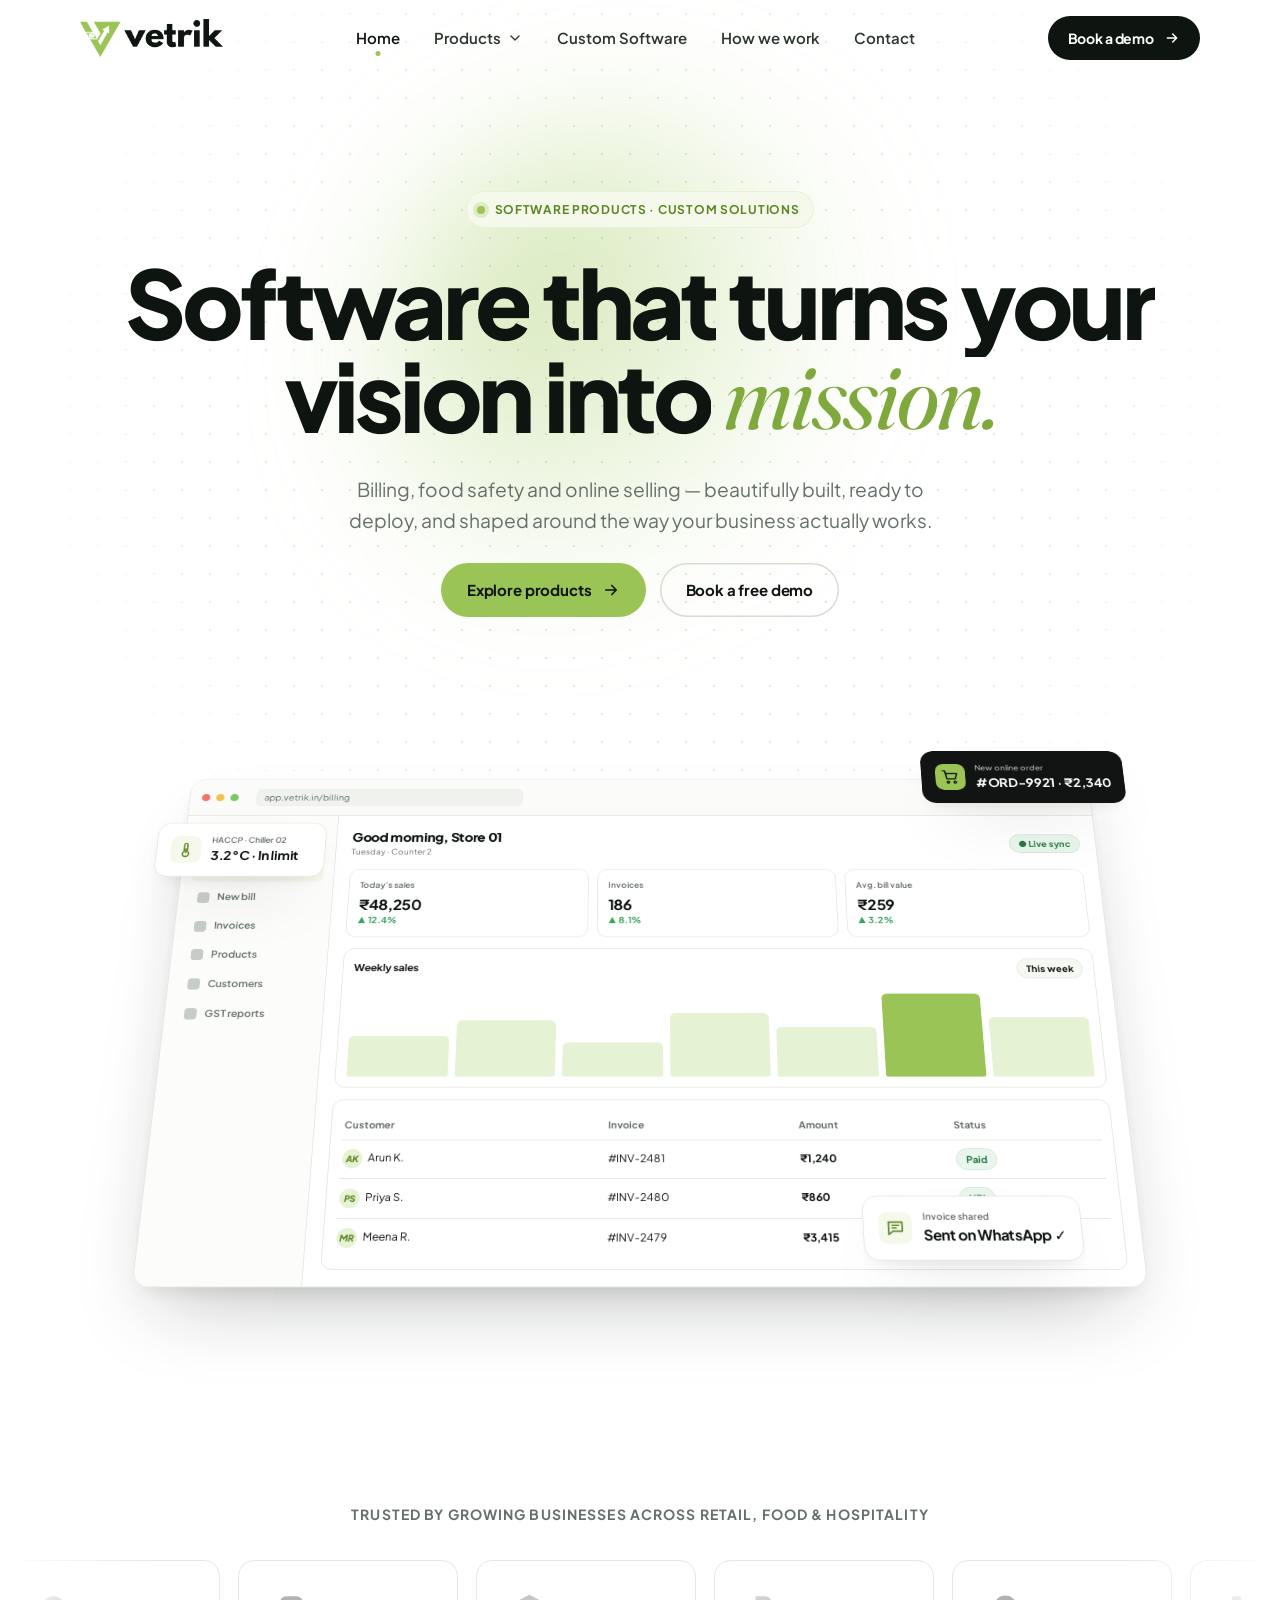
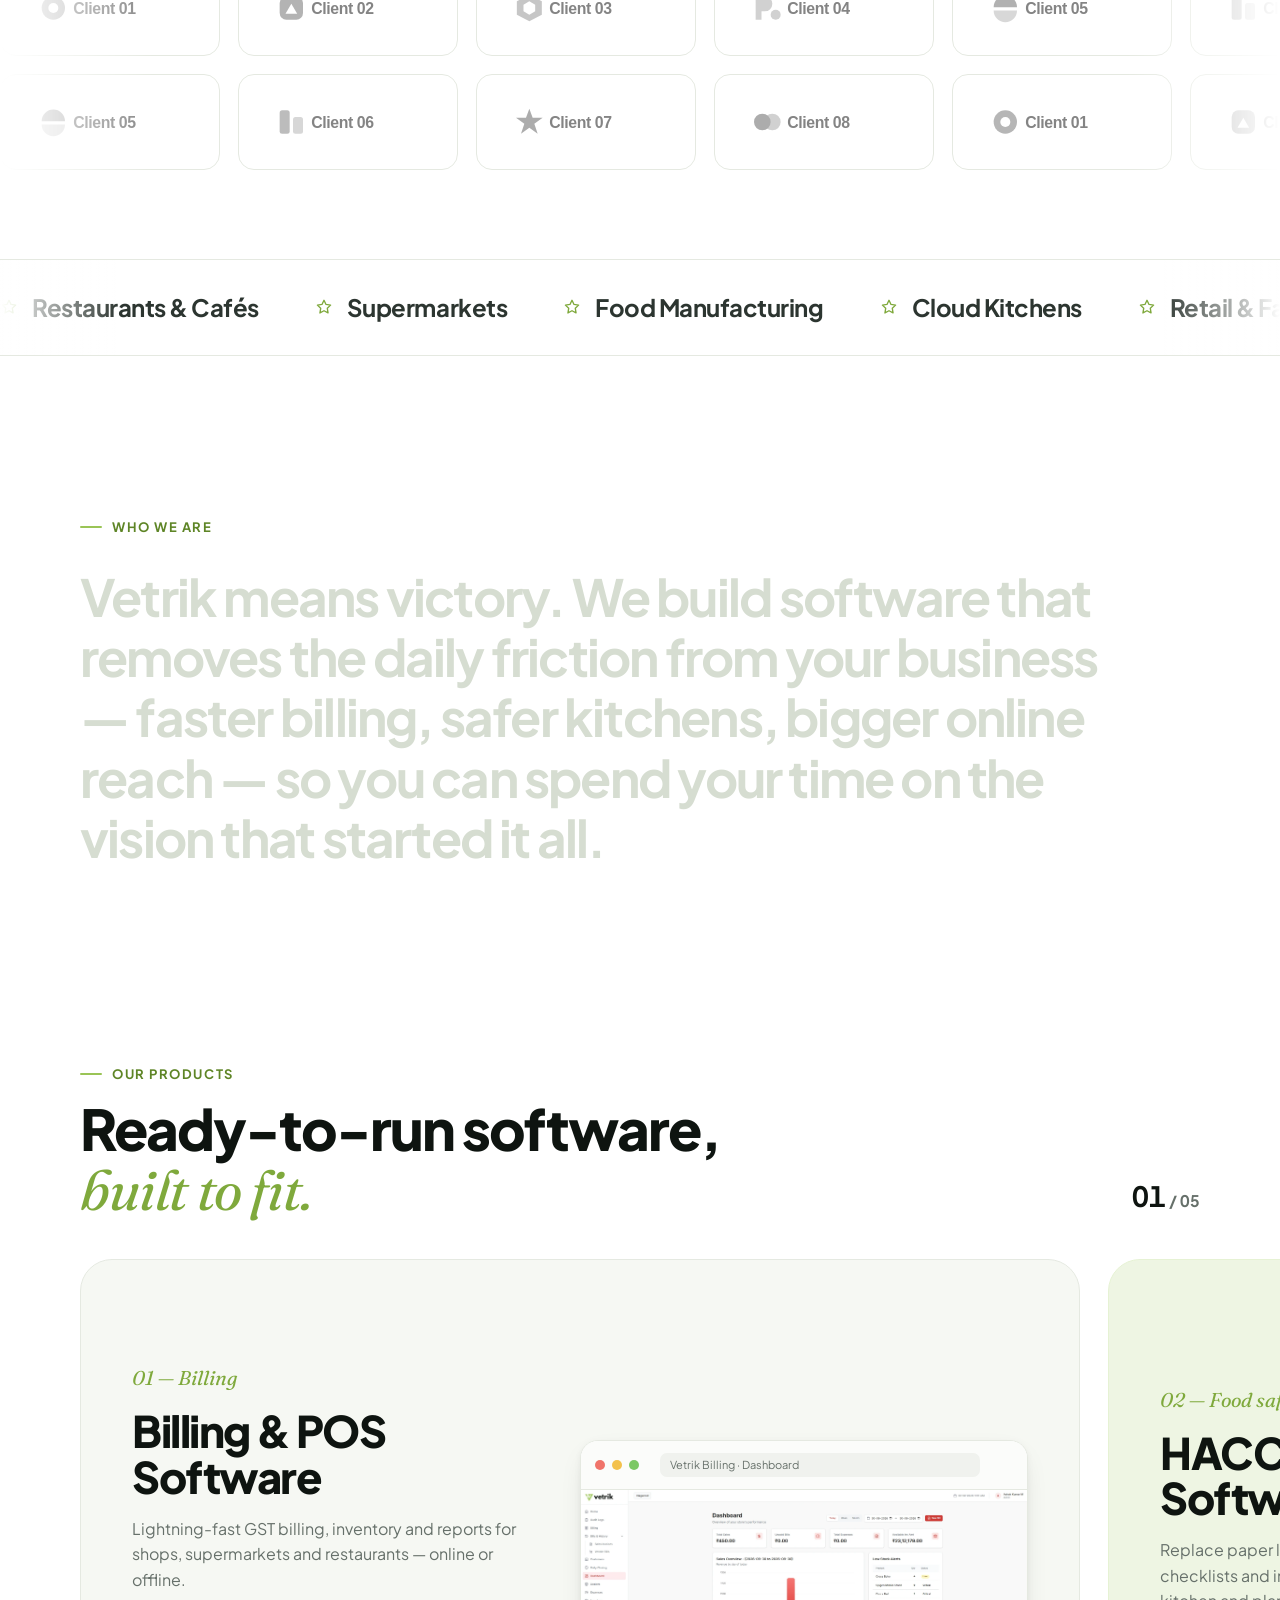
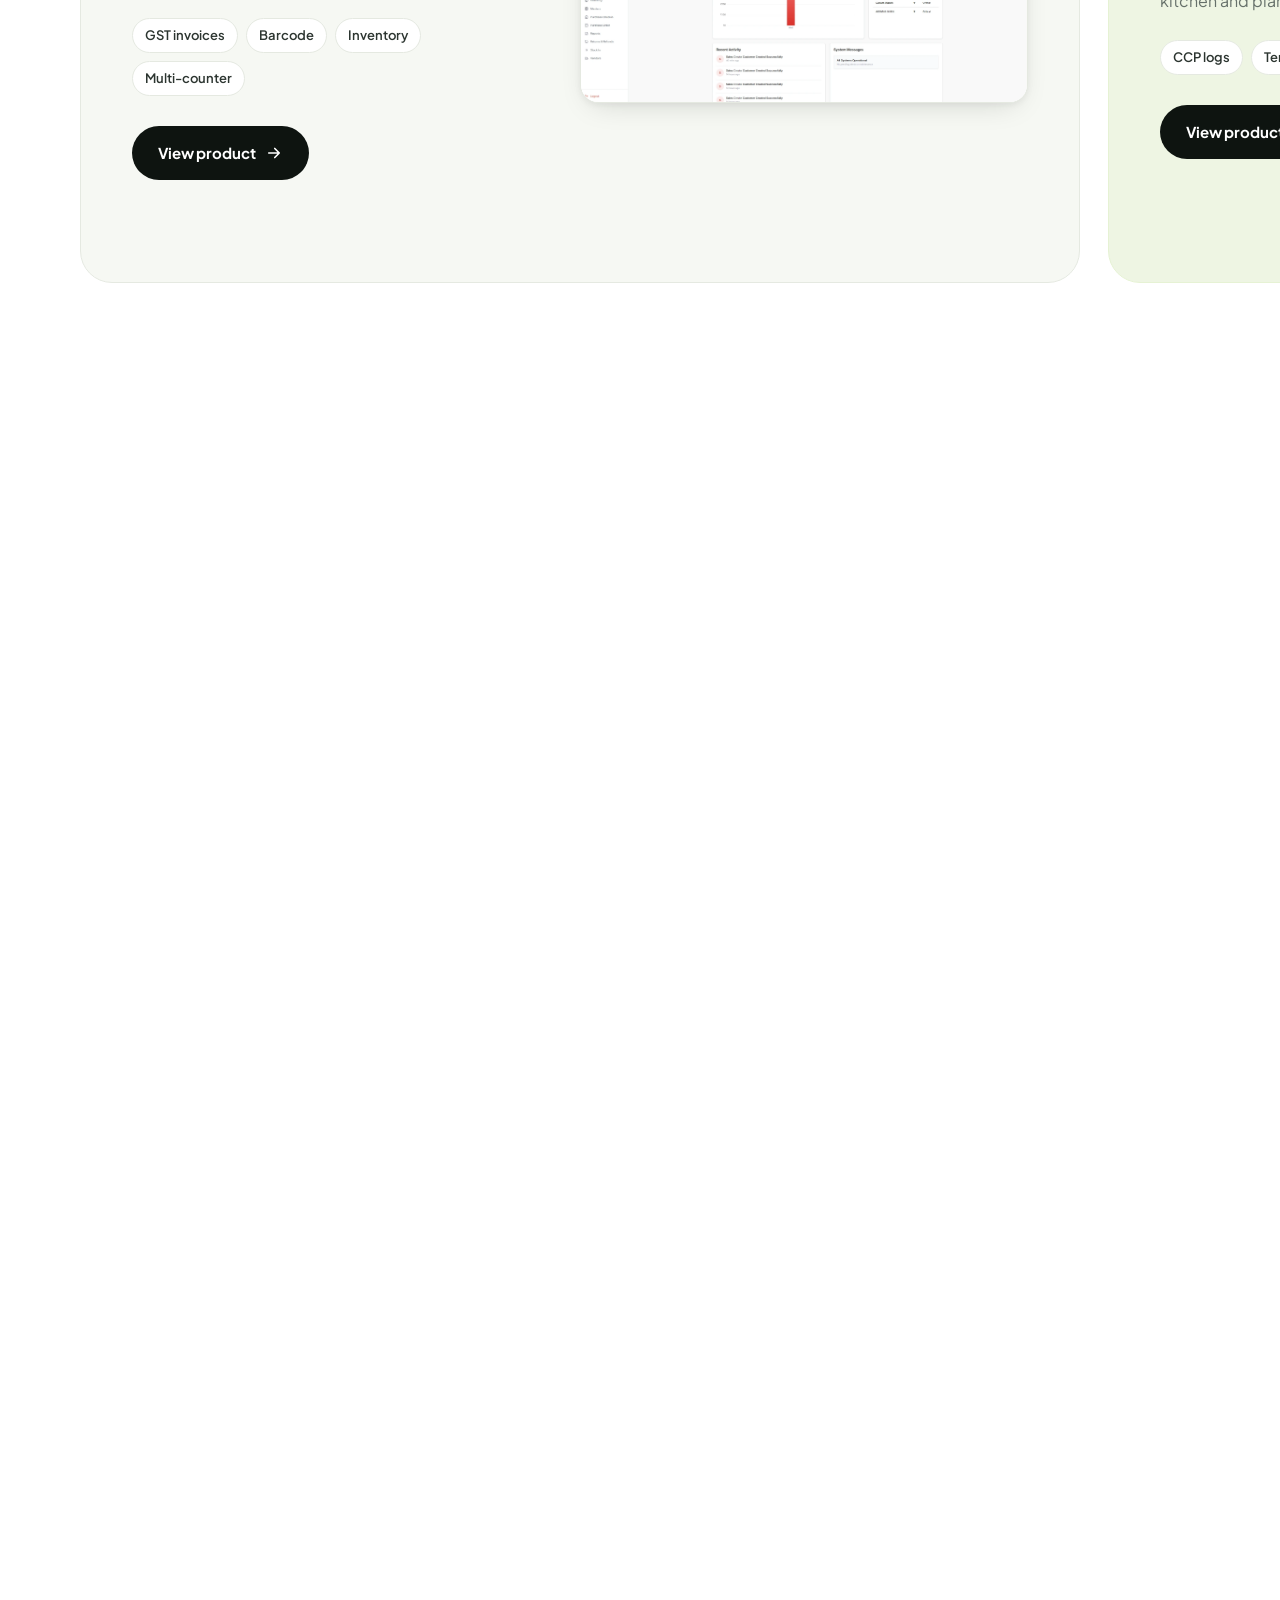
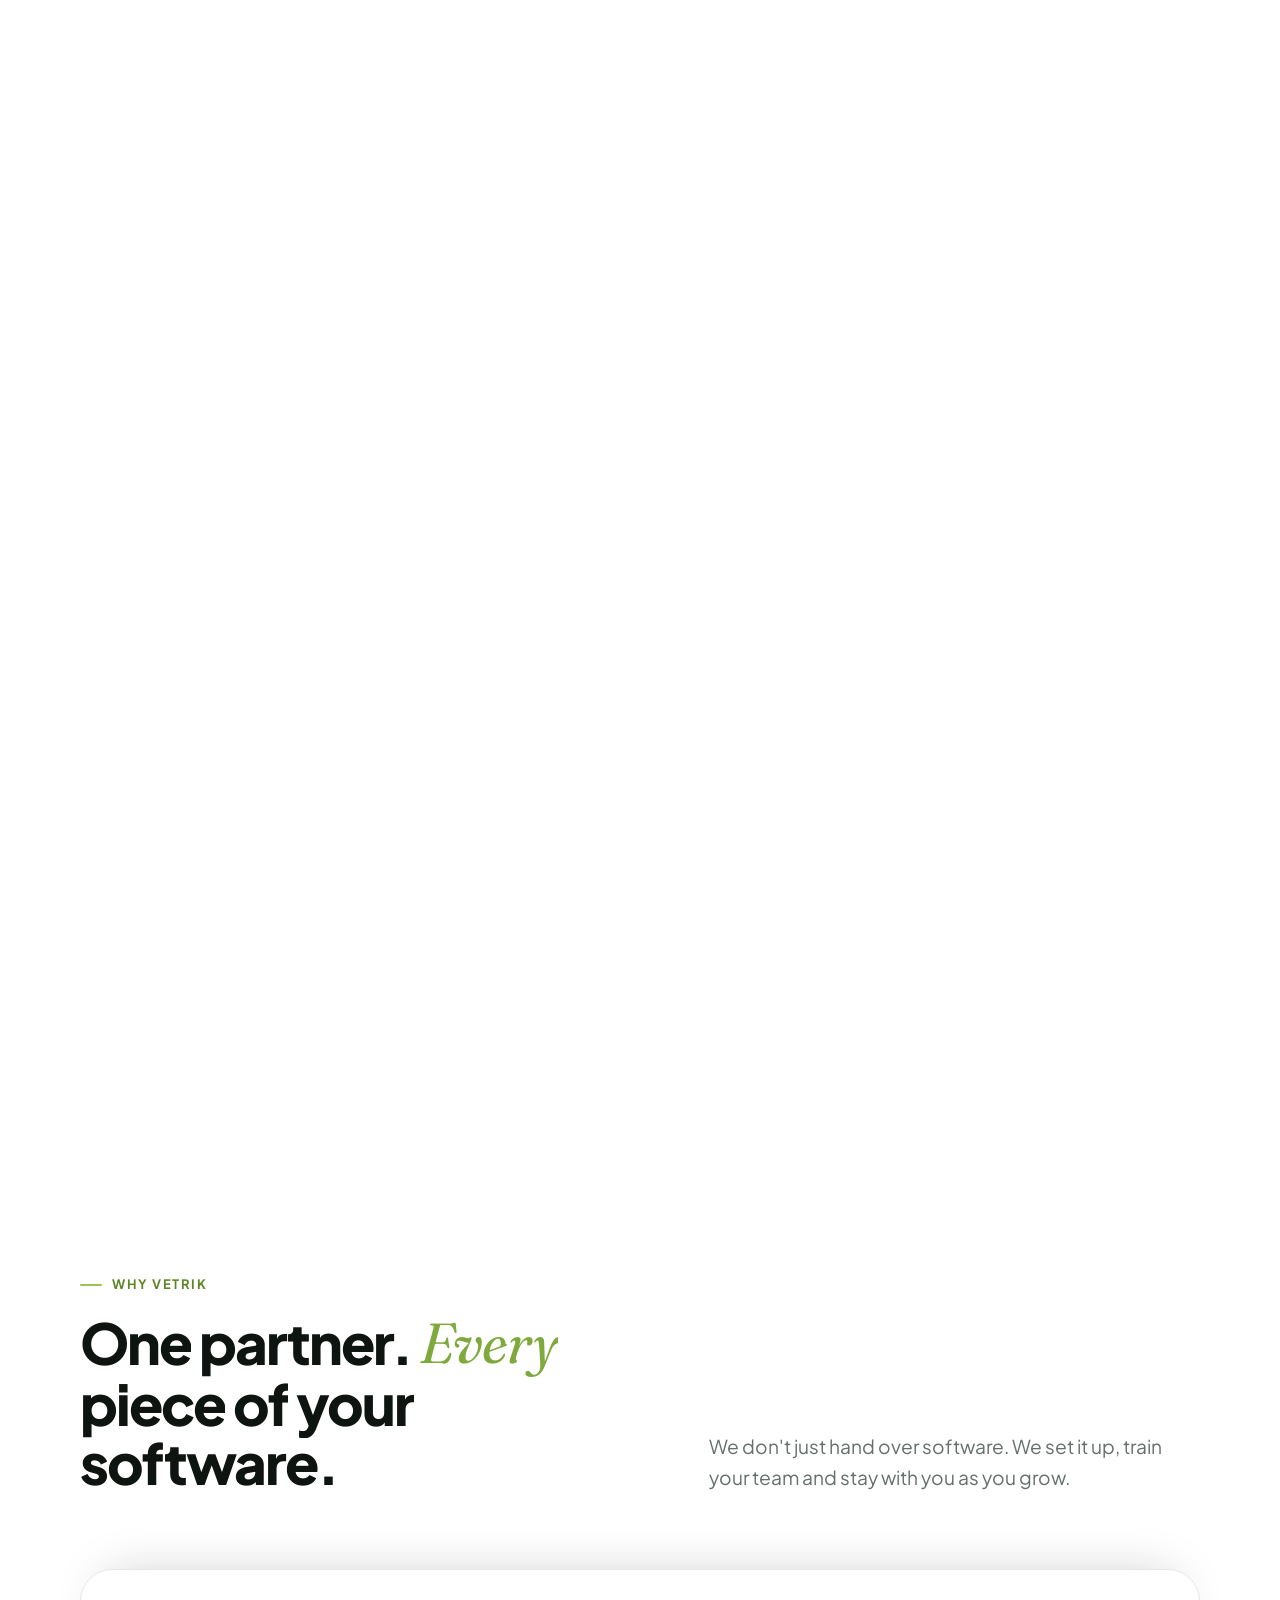
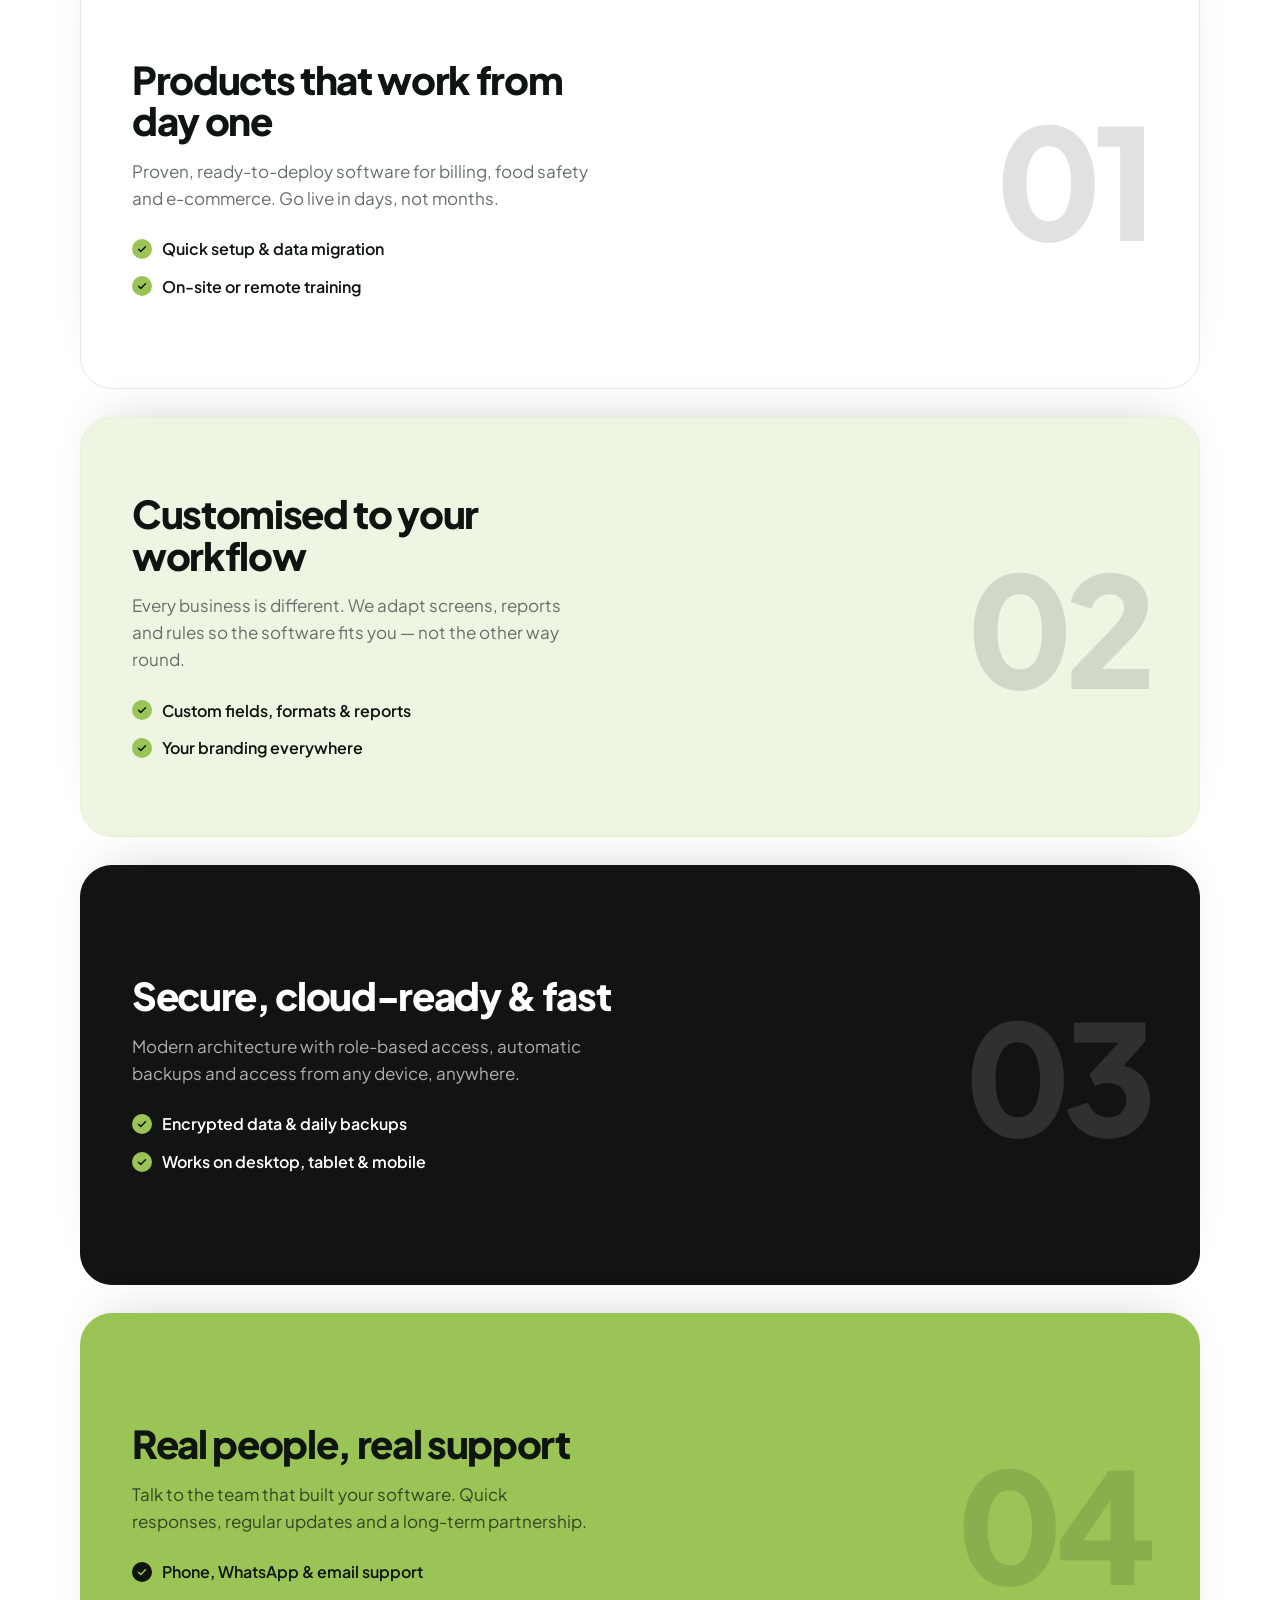
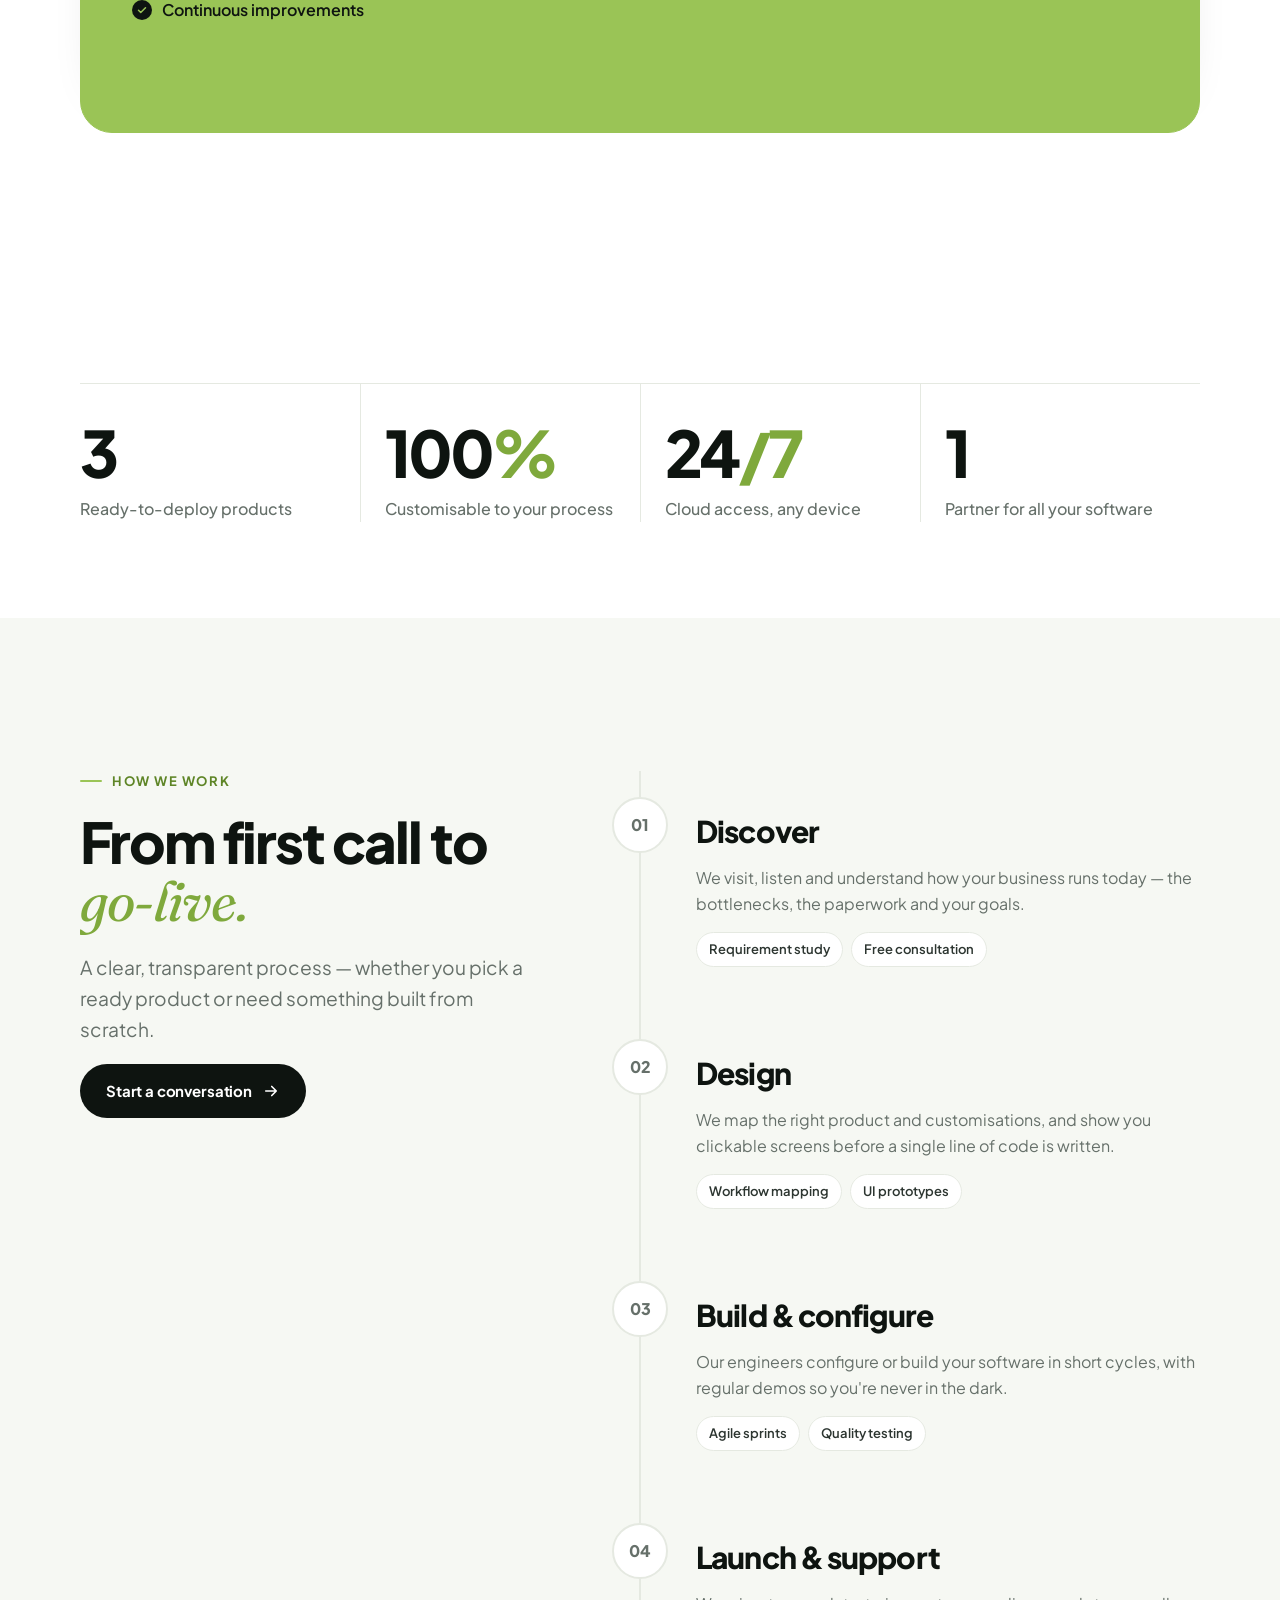
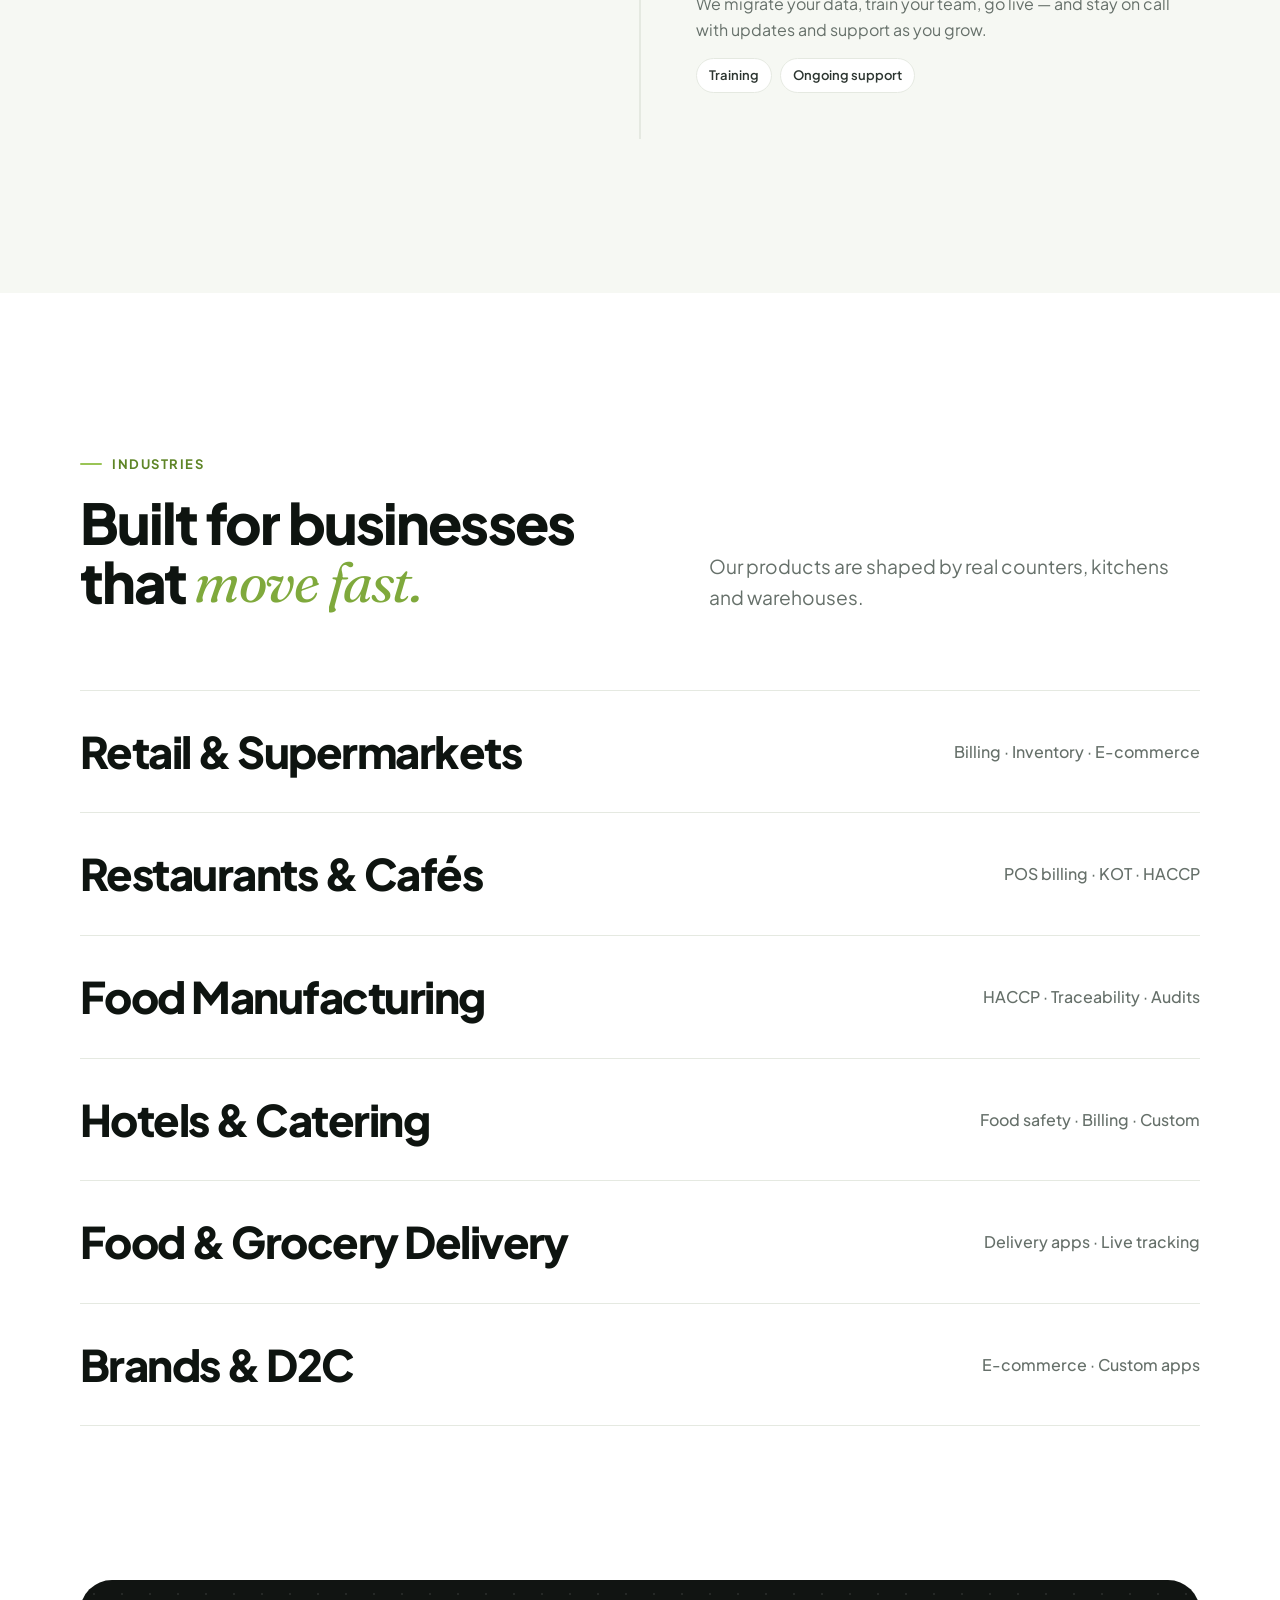
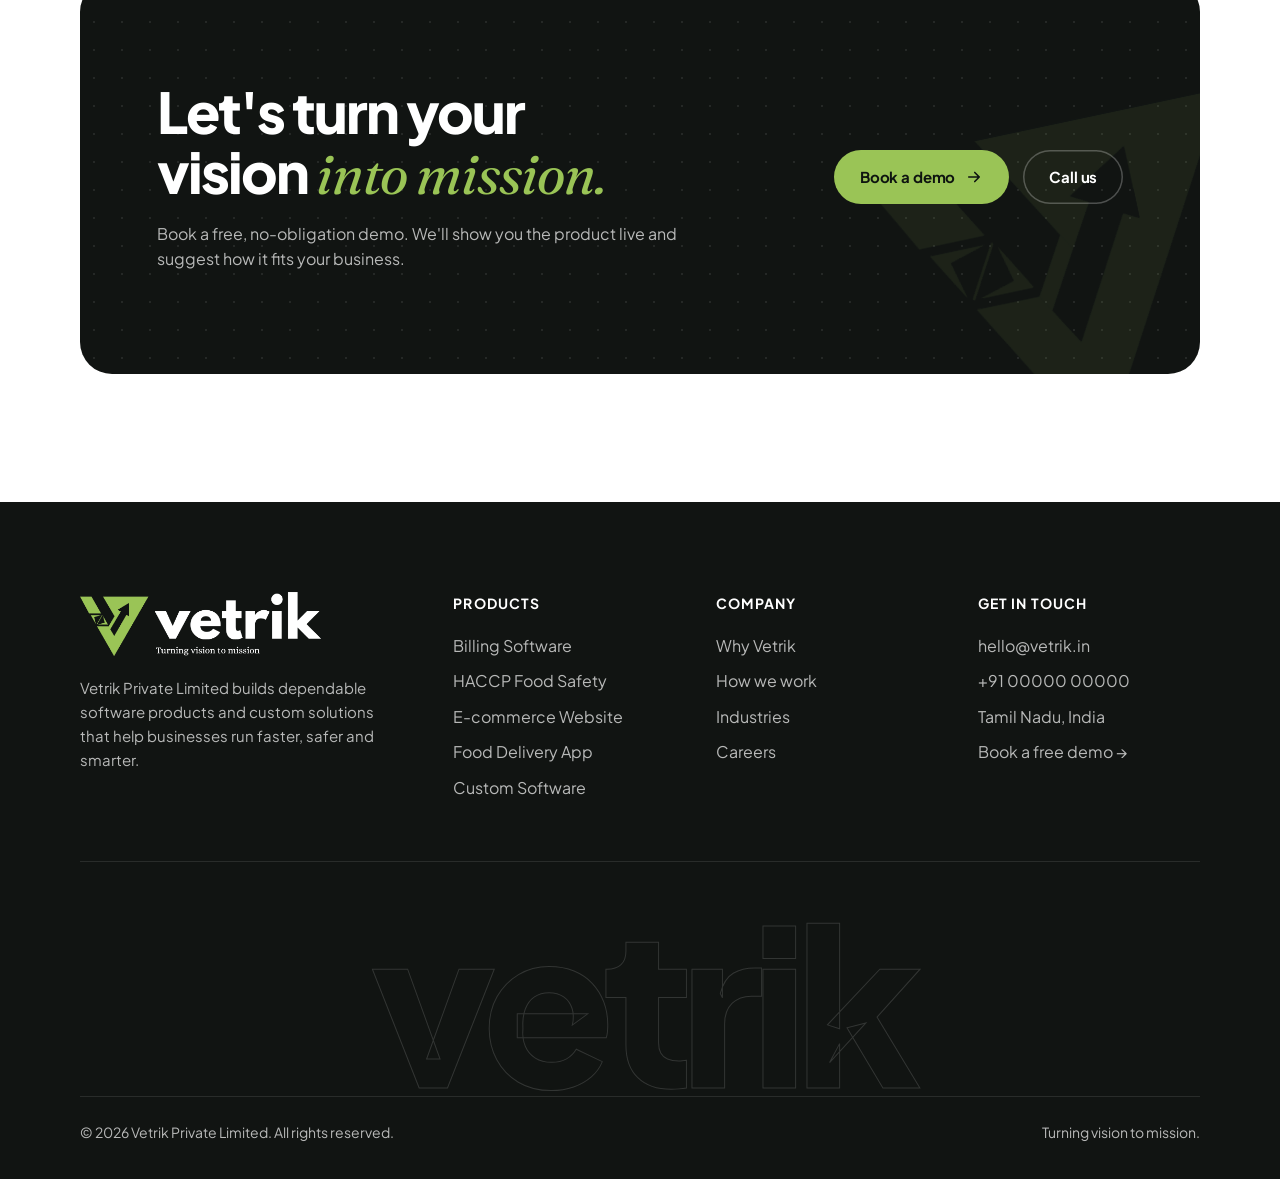
==== index.html @ 815f9cf3 "Add real product screenshots and Food Delivery App page - Billing screenshot rebranded with the Vetr" ====
<!doctype html>
<html lang="en">
<head>
<meta charset="utf-8">
<meta name="viewport" content="width=device-width, initial-scale=1">
<title>Vetrik — Billing, HACCP, E-commerce & Custom Software</title>
<meta name="description" content="Vetrik Private Limited builds billing software, HACCP food safety software, e-commerce websites and custom software for growing businesses.">
<meta name="theme-color" content="#ffffff">
<meta property="og:title" content="Vetrik — Billing, HACCP, E-commerce & Custom Software">
<meta property="og:description" content="Vetrik Private Limited builds billing software, HACCP food safety software, e-commerce websites and custom software for growing businesses.">
<meta property="og:image" content="assets/img/logo-dark-text.png">
<link rel="icon" type="image/png" href="assets/img/favicon.png">
<link rel="preconnect" href="https://fonts.googleapis.com">
<link rel="preconnect" href="https://fonts.gstatic.com" crossorigin>
<link href="https://fonts.googleapis.com/css2?family=Fraunces:ital,opsz,wght@0,9..144,400;1,9..144,400&family=Plus+Jakarta+Sans:wght@400;500;600;700;800&display=swap" rel="stylesheet">
<link rel="stylesheet" href="assets/css/style.css">
</head>
<body>

<div class="progress" aria-hidden="true"></div>
<header class="header">
  <div class="container header__inner">
    <a class="brand" href="index.html" aria-label="Vetrik — home"><img src="assets/img/logo-nav-dark.png" alt="Vetrik" width="451" height="120"></a>
    <nav class="nav" aria-label="Primary">
      <a class="nav__link is-active" href="index.html">Home</a>
      <div class="nav__item">
        <button class="nav__trigger" aria-haspopup="true">Products <svg width="16" height="16" viewBox="0 0 24 24" fill="none" stroke="currentColor" stroke-width="2" stroke-linecap="round" stroke-linejoin="round" aria-hidden="true"><path d="M6 9l6 6 6-6"/></svg></button>
        <div class="mega"><a class="mega__link" href="billing-software.html"><span class="mega__icon"><svg width="22" height="22" viewBox="0 0 24 24" fill="none" stroke="currentColor" stroke-width="1.8" stroke-linecap="round" stroke-linejoin="round" aria-hidden="true"><path d="M5 3h14v18l-3-2-2 2-2-2-2 2-2-2-3 2z"/><path d="M9 8h6M9 12h6M9 16h3"/></svg></span><span><span class="mega__title">Billing Software</span><span class="mega__desc" style="display:block">GST-ready POS & invoicing for retail and restaurants</span></span></a><a class="mega__link" href="haccp-software.html"><span class="mega__icon"><svg width="22" height="22" viewBox="0 0 24 24" fill="none" stroke="currentColor" stroke-width="1.8" stroke-linecap="round" stroke-linejoin="round" aria-hidden="true"><path d="M12 3l8 3v6c0 5-3.5 8-8 9-4.5-1-8-4-8-9V6z"/><path d="M8.5 12l2.5 2.5 4.5-5"/></svg></span><span><span class="mega__title">HACCP Food Safety</span><span class="mega__desc" style="display:block">Digital CCP logs, checklists & audit-ready reports</span></span></a><a class="mega__link" href="ecommerce-website.html"><span class="mega__icon"><svg width="22" height="22" viewBox="0 0 24 24" fill="none" stroke="currentColor" stroke-width="1.8" stroke-linecap="round" stroke-linejoin="round" aria-hidden="true"><circle cx="9" cy="20" r="1.5"/><circle cx="18" cy="20" r="1.5"/><path d="M2 3h3l2.5 12h11l2-8H6.2"/></svg></span><span><span class="mega__title">E-commerce Website</span><span class="mega__desc" style="display:block">Your own branded online store, app-ready</span></span></a><a class="mega__link" href="food-delivery-app.html"><span class="mega__icon"><svg width="22" height="22" viewBox="0 0 24 24" fill="none" stroke="currentColor" stroke-width="1.8" stroke-linecap="round" stroke-linejoin="round" aria-hidden="true"><path d="M2 6h12v10H2zM14 10h4l3 3v3h-7"/><circle cx="6" cy="18" r="2"/><circle cx="17" cy="18" r="2"/></svg></span><span><span class="mega__title">Food Delivery App</span><span class="mega__desc" style="display:block">Customer app, rider app & admin portal</span></span></a><a class="mega__link" href="custom-software.html"><span class="mega__icon"><svg width="22" height="22" viewBox="0 0 24 24" fill="none" stroke="currentColor" stroke-width="1.8" stroke-linecap="round" stroke-linejoin="round" aria-hidden="true"><path d="M8 7l-5 5 5 5M16 7l5 5-5 5M14 4l-4 16"/></svg></span><span><span class="mega__title">Custom Software</span><span class="mega__desc" style="display:block">Tailor-made web, mobile & business systems</span></span></a></div>
      </div>
      <a class="nav__link" href="custom-software.html">Custom Software</a>
      <a class="nav__link" href="index.html#process">How we work</a>
      <a class="nav__link" href="contact.html">Contact</a>
    </nav>
    <div class="header__cta">
      <a class="btn btn--sm" href="contact.html" data-magnetic>Book a demo <span class="arrow"><svg width="16" height="16" viewBox="0 0 24 24" fill="none" stroke="currentColor" stroke-width="2.2" stroke-linecap="round" stroke-linejoin="round" aria-hidden="true"><path d="M5 12h14M13 6l6 6-6 6"/></svg></span></a>
      <button class="burger" aria-label="Open menu" aria-expanded="false"><span></span><span></span></button>
    </div>
  </div>
</header>
<nav class="mobile-menu" aria-label="Mobile">
  <a href="index.html">Home<small>Back to the start</small></a>
  <a href="billing-software.html">Billing Software<small>GST-ready POS & invoicing for retail and restaurants</small></a><a href="haccp-software.html">HACCP Food Safety<small>Digital CCP logs, checklists & audit-ready reports</small></a><a href="ecommerce-website.html">E-commerce Website<small>Your own branded online store, app-ready</small></a><a href="food-delivery-app.html">Food Delivery App<small>Customer app, rider app & admin portal</small></a><a href="custom-software.html">Custom Software<small>Tailor-made web, mobile & business systems</small></a>
  <a href="contact.html">Contact<small>Talk to our team</small></a>
</nav>
<main>

<!-- ================= HERO ================= -->
<section class="hero">
  <div class="dots"></div>
  <div class="orb" data-orb style="width:520px;height:520px;left:calc(50% - 260px);top:120px"></div>
  <div class="container hero__content">
    <span class="eyebrow eyebrow--pill" data-reveal="down">Software products · Custom solutions</span>
    <h1 class="h-display hero__title" data-split>Software that turns your vision into <span class="serif">mission.</span></h1>
    <p class="lead" data-reveal="up" style="--delay:450ms">Billing, food safety and online selling — beautifully built, ready to deploy, and shaped around the way your business actually works.</p>
    <div class="btn-row" data-reveal="up" style="--delay:600ms">
      <a class="btn btn--brand" href="#products" data-magnetic>Explore products <span class="arrow"><svg width="18" height="18" viewBox="0 0 24 24" fill="none" stroke="currentColor" stroke-width="2.2" stroke-linecap="round" stroke-linejoin="round" aria-hidden="true"><path d="M5 12h14M13 6l6 6-6 6"/></svg></span></a>
      <a class="btn btn--ghost" href="contact.html" data-magnetic>Book a free demo</a>
    </div>
  </div>

  <div class="container hero__visual">
    <div class="hero__stage" data-tilt-scroll>
      <div data-reveal="scale" style="--delay:500ms"><div class="window" ><div class="window__bar"><i></i><i></i><i></i><div class="window__url">app.vetrik.in/billing</div></div><div class="app"><div class="app__side"><div class="app__logo"><img src="assets/img/mark.png" alt="">Billing</div><div class="app__nav on"><b></b>Dashboard</div><div class="app__nav"><b></b>New bill</div><div class="app__nav"><b></b>Invoices</div><div class="app__nav"><b></b>Products</div><div class="app__nav"><b></b>Customers</div><div class="app__nav"><b></b>GST reports</div></div>
<div class="app__main">
  <div class="app__top"><div><div class="app__title">Good morning, Store 01</div><small class="muted">Tuesday · Counter 2</small></div><span class="chip chip--ok">● Live sync</span></div>
  <div class="kpis">
    <div class="kpi"><small>Today's sales</small><strong>₹48,250</strong><span class="up">▲ 12.4%</span></div>
    <div class="kpi"><small>Invoices</small><strong>186</strong><span class="up">▲ 8.1%</span></div>
    <div class="kpi"><small>Avg. bill value</small><strong>₹259</strong><span class="up">▲ 3.2%</span></div>
  </div>
  <div class="panel"><div class="panel__h">Weekly sales <span class="chip">This week</span></div><div class="bars" data-inview><span style="--h:45%;--i:0"></span><span style="--h:62%;--i:1"></span><span style="--h:38%;--i:2"></span><span style="--h:70%;--i:3"></span><span style="--h:55%;--i:4"></span><span style="--h:92%;--i:5" class=hi></span><span style="--h:66%;--i:6"></span></div></div>
  <div class="panel rows">
    <div class="row"><span>Customer</span><span>Invoice</span><span>Amount</span><span>Status</span></div>
    <div class="row"><span><i class="avatar">AK</i>Arun K.</span><span>#INV-2481</span><b>₹1,240</b><span class="chip chip--ok">Paid</span></div>
    <div class="row"><span><i class="avatar">PS</i>Priya S.</span><span>#INV-2480</span><b>₹860</b><span class="chip chip--ok">UPI</span></div>
    <div class="row"><span><i class="avatar">MR</i>Meena R.</span><span>#INV-2479</span><b>₹3,415</b><span class="chip chip--warn">Credit</span></div>
  </div>
</div></div></div></div>
      <div class="hero__float hero__float--a" data-parallax="0.12">
        <div class="float-card" style="animation-delay:-2s"><div class="float-card__row"><span class="float-card__icon"><svg width="22" height="22" viewBox="0 0 24 24" fill="none" stroke="currentColor" stroke-width="1.8" stroke-linecap="round" stroke-linejoin="round" aria-hidden="true"><path d="M14 14.8V5a2 2 0 0 0-4 0v9.8a4 4 0 1 0 4 0z"/><path d="M12 11v6"/></svg></span><div><small>HACCP · Chiller 02</small><strong>3.2°C · In limit</strong></div></div></div>
      </div>
      <div class="hero__float hero__float--b" data-parallax="0.2">
        <div class="float-card float-card--dark"><div class="float-card__row"><span class="float-card__icon" style="background:var(--brand);color:var(--ink)"><svg width="22" height="22" viewBox="0 0 24 24" fill="none" stroke="currentColor" stroke-width="1.8" stroke-linecap="round" stroke-linejoin="round" aria-hidden="true"><circle cx="9" cy="20" r="1.5"/><circle cx="18" cy="20" r="1.5"/><path d="M2 3h3l2.5 12h11l2-8H6.2"/></svg></span><div><small style="color:rgba(255,255,255,.6)">New online order</small><strong>#ORD-9921 · ₹2,340</strong></div></div></div>
      </div>
      <div class="hero__float hero__float--c" data-parallax="0.08">
        <div class="float-card" style="animation-delay:-4s"><div class="float-card__row"><span class="float-card__icon"><svg width="22" height="22" viewBox="0 0 24 24" fill="none" stroke="currentColor" stroke-width="1.8" stroke-linecap="round" stroke-linejoin="round" aria-hidden="true"><path d="M4 5h16v11H9l-5 4z"/><path d="M8 9h8M8 12h5"/></svg></span><div><small>Invoice shared</small><strong>Sent on WhatsApp ✓</strong></div></div></div>
      </div>
    </div>
  </div>
</section>

<!-- ================= CLIENTS ================= -->
<!-- Placeholder logos: replace files in assets/img/clients/ (same names) or edit the src/alt below. -->
<section class="clients" aria-label="Our clients">
  <div class="container">
    <p class="clients__title" data-reveal="up">Trusted by growing businesses across retail, food &amp; hospitality</p>
  </div>
  <div class="clients__rows" data-reveal="up" style="--delay:150ms">
    <div class="logo-row">
      <div class="logo-row__track">
        <div class="logo-card"><img src="assets/img/clients/client-01.svg" alt="Client 01" width="180" height="48" loading="lazy"></div>
        <div class="logo-card"><img src="assets/img/clients/client-02.svg" alt="Client 02" width="180" height="48" loading="lazy"></div>
        <div class="logo-card"><img src="assets/img/clients/client-03.svg" alt="Client 03" width="180" height="48" loading="lazy"></div>
        <div class="logo-card"><img src="assets/img/clients/client-04.svg" alt="Client 04" width="180" height="48" loading="lazy"></div>
        <div class="logo-card"><img src="assets/img/clients/client-05.svg" alt="Client 05" width="180" height="48" loading="lazy"></div>
        <div class="logo-card"><img src="assets/img/clients/client-06.svg" alt="Client 06" width="180" height="48" loading="lazy"></div>
        <div class="logo-card"><img src="assets/img/clients/client-07.svg" alt="Client 07" width="180" height="48" loading="lazy"></div>
        <div class="logo-card"><img src="assets/img/clients/client-08.svg" alt="Client 08" width="180" height="48" loading="lazy"></div>
        <div class="logo-card" aria-hidden="true"><img src="assets/img/clients/client-01.svg" alt="" width="180" height="48" loading="lazy"></div>
        <div class="logo-card" aria-hidden="true"><img src="assets/img/clients/client-02.svg" alt="" width="180" height="48" loading="lazy"></div>
        <div class="logo-card" aria-hidden="true"><img src="assets/img/clients/client-03.svg" alt="" width="180" height="48" loading="lazy"></div>
        <div class="logo-card" aria-hidden="true"><img src="assets/img/clients/client-04.svg" alt="" width="180" height="48" loading="lazy"></div>
        <div class="logo-card" aria-hidden="true"><img src="assets/img/clients/client-05.svg" alt="" width="180" height="48" loading="lazy"></div>
        <div class="logo-card" aria-hidden="true"><img src="assets/img/clients/client-06.svg" alt="" width="180" height="48" loading="lazy"></div>
        <div class="logo-card" aria-hidden="true"><img src="assets/img/clients/client-07.svg" alt="" width="180" height="48" loading="lazy"></div>
        <div class="logo-card" aria-hidden="true"><img src="assets/img/clients/client-08.svg" alt="" width="180" height="48" loading="lazy"></div>
      </div>
    </div>
    <div class="logo-row logo-row--reverse" aria-hidden="true">
      <div class="logo-row__track">
        <div class="logo-card"><img src="assets/img/clients/client-05.svg" alt="" width="180" height="48" loading="lazy"></div>
        <div class="logo-card"><img src="assets/img/clients/client-06.svg" alt="" width="180" height="48" loading="lazy"></div>
        <div class="logo-card"><img src="assets/img/clients/client-07.svg" alt="" width="180" height="48" loading="lazy"></div>
        <div class="logo-card"><img src="assets/img/clients/client-08.svg" alt="" width="180" height="48" loading="lazy"></div>
        <div class="logo-card"><img src="assets/img/clients/client-01.svg" alt="" width="180" height="48" loading="lazy"></div>
        <div class="logo-card"><img src="assets/img/clients/client-02.svg" alt="" width="180" height="48" loading="lazy"></div>
        <div class="logo-card"><img src="assets/img/clients/client-03.svg" alt="" width="180" height="48" loading="lazy"></div>
        <div class="logo-card"><img src="assets/img/clients/client-04.svg" alt="" width="180" height="48" loading="lazy"></div>
        <div class="logo-card"><img src="assets/img/clients/client-05.svg" alt="" width="180" height="48" loading="lazy"></div>
        <div class="logo-card"><img src="assets/img/clients/client-06.svg" alt="" width="180" height="48" loading="lazy"></div>
        <div class="logo-card"><img src="assets/img/clients/client-07.svg" alt="" width="180" height="48" loading="lazy"></div>
        <div class="logo-card"><img src="assets/img/clients/client-08.svg" alt="" width="180" height="48" loading="lazy"></div>
        <div class="logo-card"><img src="assets/img/clients/client-01.svg" alt="" width="180" height="48" loading="lazy"></div>
        <div class="logo-card"><img src="assets/img/clients/client-02.svg" alt="" width="180" height="48" loading="lazy"></div>
        <div class="logo-card"><img src="assets/img/clients/client-03.svg" alt="" width="180" height="48" loading="lazy"></div>
        <div class="logo-card"><img src="assets/img/clients/client-04.svg" alt="" width="180" height="48" loading="lazy"></div>
      </div>
    </div>
  </div>
</section>

<!-- ================= MARQUEE ================= -->
<div class="marquee" aria-label="Industries we serve">
  <div class="marquee__track">
    <span class="marquee__item"><svg width="18" height="18" viewBox="0 0 24 24" fill="none" stroke="currentColor" stroke-width="1.8" stroke-linecap="round" stroke-linejoin="round" aria-hidden="true"><path d="M12 3l2.7 5.6 6.1.9-4.4 4.3 1 6.1L12 17l-5.4 2.9 1-6.1L3.2 9.5l6.1-.9z"/></svg> Restaurants & Cafés</span>
    <span class="marquee__item"><svg width="18" height="18" viewBox="0 0 24 24" fill="none" stroke="currentColor" stroke-width="1.8" stroke-linecap="round" stroke-linejoin="round" aria-hidden="true"><path d="M12 3l2.7 5.6 6.1.9-4.4 4.3 1 6.1L12 17l-5.4 2.9 1-6.1L3.2 9.5l6.1-.9z"/></svg> Supermarkets</span>
    <span class="marquee__item"><svg width="18" height="18" viewBox="0 0 24 24" fill="none" stroke="currentColor" stroke-width="1.8" stroke-linecap="round" stroke-linejoin="round" aria-hidden="true"><path d="M12 3l2.7 5.6 6.1.9-4.4 4.3 1 6.1L12 17l-5.4 2.9 1-6.1L3.2 9.5l6.1-.9z"/></svg> Food Manufacturing</span>
    <span class="marquee__item"><svg width="18" height="18" viewBox="0 0 24 24" fill="none" stroke="currentColor" stroke-width="1.8" stroke-linecap="round" stroke-linejoin="round" aria-hidden="true"><path d="M12 3l2.7 5.6 6.1.9-4.4 4.3 1 6.1L12 17l-5.4 2.9 1-6.1L3.2 9.5l6.1-.9z"/></svg> Cloud Kitchens</span>
    <span class="marquee__item"><svg width="18" height="18" viewBox="0 0 24 24" fill="none" stroke="currentColor" stroke-width="1.8" stroke-linecap="round" stroke-linejoin="round" aria-hidden="true"><path d="M12 3l2.7 5.6 6.1.9-4.4 4.3 1 6.1L12 17l-5.4 2.9 1-6.1L3.2 9.5l6.1-.9z"/></svg> Retail & Fashion</span>
    <span class="marquee__item"><svg width="18" height="18" viewBox="0 0 24 24" fill="none" stroke="currentColor" stroke-width="1.8" stroke-linecap="round" stroke-linejoin="round" aria-hidden="true"><path d="M12 3l2.7 5.6 6.1.9-4.4 4.3 1 6.1L12 17l-5.4 2.9 1-6.1L3.2 9.5l6.1-.9z"/></svg> Bakeries</span>
    <span class="marquee__item"><svg width="18" height="18" viewBox="0 0 24 24" fill="none" stroke="currentColor" stroke-width="1.8" stroke-linecap="round" stroke-linejoin="round" aria-hidden="true"><path d="M12 3l2.7 5.6 6.1.9-4.4 4.3 1 6.1L12 17l-5.4 2.9 1-6.1L3.2 9.5l6.1-.9z"/></svg> Hotels & Catering</span>
    <span class="marquee__item"><svg width="18" height="18" viewBox="0 0 24 24" fill="none" stroke="currentColor" stroke-width="1.8" stroke-linecap="round" stroke-linejoin="round" aria-hidden="true"><path d="M12 3l2.7 5.6 6.1.9-4.4 4.3 1 6.1L12 17l-5.4 2.9 1-6.1L3.2 9.5l6.1-.9z"/></svg> Distributors</span>
    <span class="marquee__item" aria-hidden="true"><svg width="18" height="18" viewBox="0 0 24 24" fill="none" stroke="currentColor" stroke-width="1.8" stroke-linecap="round" stroke-linejoin="round" aria-hidden="true"><path d="M12 3l2.7 5.6 6.1.9-4.4 4.3 1 6.1L12 17l-5.4 2.9 1-6.1L3.2 9.5l6.1-.9z"/></svg> Restaurants & Cafés</span>
    <span class="marquee__item" aria-hidden="true"><svg width="18" height="18" viewBox="0 0 24 24" fill="none" stroke="currentColor" stroke-width="1.8" stroke-linecap="round" stroke-linejoin="round" aria-hidden="true"><path d="M12 3l2.7 5.6 6.1.9-4.4 4.3 1 6.1L12 17l-5.4 2.9 1-6.1L3.2 9.5l6.1-.9z"/></svg> Supermarkets</span>
    <span class="marquee__item" aria-hidden="true"><svg width="18" height="18" viewBox="0 0 24 24" fill="none" stroke="currentColor" stroke-width="1.8" stroke-linecap="round" stroke-linejoin="round" aria-hidden="true"><path d="M12 3l2.7 5.6 6.1.9-4.4 4.3 1 6.1L12 17l-5.4 2.9 1-6.1L3.2 9.5l6.1-.9z"/></svg> Food Manufacturing</span>
    <span class="marquee__item" aria-hidden="true"><svg width="18" height="18" viewBox="0 0 24 24" fill="none" stroke="currentColor" stroke-width="1.8" stroke-linecap="round" stroke-linejoin="round" aria-hidden="true"><path d="M12 3l2.7 5.6 6.1.9-4.4 4.3 1 6.1L12 17l-5.4 2.9 1-6.1L3.2 9.5l6.1-.9z"/></svg> Cloud Kitchens</span>
    <span class="marquee__item" aria-hidden="true"><svg width="18" height="18" viewBox="0 0 24 24" fill="none" stroke="currentColor" stroke-width="1.8" stroke-linecap="round" stroke-linejoin="round" aria-hidden="true"><path d="M12 3l2.7 5.6 6.1.9-4.4 4.3 1 6.1L12 17l-5.4 2.9 1-6.1L3.2 9.5l6.1-.9z"/></svg> Retail & Fashion</span>
    <span class="marquee__item" aria-hidden="true"><svg width="18" height="18" viewBox="0 0 24 24" fill="none" stroke="currentColor" stroke-width="1.8" stroke-linecap="round" stroke-linejoin="round" aria-hidden="true"><path d="M12 3l2.7 5.6 6.1.9-4.4 4.3 1 6.1L12 17l-5.4 2.9 1-6.1L3.2 9.5l6.1-.9z"/></svg> Bakeries</span>
    <span class="marquee__item" aria-hidden="true"><svg width="18" height="18" viewBox="0 0 24 24" fill="none" stroke="currentColor" stroke-width="1.8" stroke-linecap="round" stroke-linejoin="round" aria-hidden="true"><path d="M12 3l2.7 5.6 6.1.9-4.4 4.3 1 6.1L12 17l-5.4 2.9 1-6.1L3.2 9.5l6.1-.9z"/></svg> Hotels & Catering</span>
    <span class="marquee__item" aria-hidden="true"><svg width="18" height="18" viewBox="0 0 24 24" fill="none" stroke="currentColor" stroke-width="1.8" stroke-linecap="round" stroke-linejoin="round" aria-hidden="true"><path d="M12 3l2.7 5.6 6.1.9-4.4 4.3 1 6.1L12 17l-5.4 2.9 1-6.1L3.2 9.5l6.1-.9z"/></svg> Distributors</span>
  </div>
</div>

<!-- ================= STATEMENT ================= -->
<section class="section">
  <div class="container">
    <span class="eyebrow" data-reveal="up">Who we are</span>
    <p class="statement" data-statement style="margin-top:28px">Vetrik means <mark>victory.</mark> We build software that removes the daily friction from your business — faster billing, safer kitchens, bigger online reach — so you can spend your time on the <mark>vision</mark> that started it all.</p>
  </div>
</section>

<!-- ================= PRODUCTS (horizontal) ================= -->
<section class="hscroll" id="products" data-hscroll>
  <div class="hscroll__sticky">
    <div class="container">
      <div class="hscroll__head">
        <div>
          <span class="eyebrow">Our products</span>
          <h2 class="h2" style="margin-top:14px">Ready-to-run software,<br><span class="serif accent">built to fit.</span></h2>
        </div>
        <div class="hscroll__counter"><b>01</b> / 05</div>
      </div>
    </div>
    <div class="hscroll__track">
      <article class="pcard">
        <div>
          <div class="pcard__num">01 — Billing</div>
          <h3>Billing & POS Software</h3>
          <p>Lightning-fast GST billing, inventory and reports for shops, supermarkets and restaurants — online or offline.</p>
          <div class="pcard__tags"><span class="tag">GST invoices</span><span class="tag">Barcode</span><span class="tag">Inventory</span><span class="tag">Multi-counter</span></div>
          <a class="btn" href="billing-software.html">View product <span class="arrow"><svg width="18" height="18" viewBox="0 0 24 24" fill="none" stroke="currentColor" stroke-width="2.2" stroke-linecap="round" stroke-linejoin="round" aria-hidden="true"><path d="M5 12h14M13 6l6 6-6 6"/></svg></span></a>
        </div>
        <div class="pcard__visual"><div class="window shot"><div class="window__bar"><i></i><i></i><i></i><div class="window__url">Vetrik Billing · Dashboard</div></div><img src="assets/img/screens/billing-dashboard.webp" alt="Vetrik billing software dashboard showing sales, unpaid bills, expenses, inventory value and low-stock alerts" width="1908" height="906" loading="lazy" decoding="async"></div></div>
      </article>
      <article class="pcard pcard--tint">
        <div>
          <div class="pcard__num">02 — Food safety</div>
          <h3>HACCP Food Safety Software</h3>
          <p>Replace paper logs with digital CCP monitoring, checklists and instant audit-ready reports for every kitchen and plant.</p>
          <div class="pcard__tags"><span class="tag">CCP logs</span><span class="tag">Temperature</span><span class="tag">Checklists</span><span class="tag">Audits</span></div>
          <a class="btn" href="haccp-software.html">View product <span class="arrow"><svg width="18" height="18" viewBox="0 0 24 24" fill="none" stroke="currentColor" stroke-width="2.2" stroke-linecap="round" stroke-linejoin="round" aria-hidden="true"><path d="M5 12h14M13 6l6 6-6 6"/></svg></span></a>
        </div>
        <div class="pcard__visual"><div class="window shot"><div class="window__bar"><i></i><i></i><i></i><div class="window__url">Chef2Comply · HACCP dashboard</div></div><img src="assets/img/screens/haccp-dashboard.webp" alt="HACCP food safety software dashboard with daily logs for deliveries, fridges, cooking, hot hold, thawing and cleaning" width="1466" height="904" loading="lazy" decoding="async"></div></div>
      </article>
      <article class="pcard pcard--dark">
        <div>
          <div class="pcard__num">03 — Commerce</div>
          <h3>E-commerce Website</h3>
          <p>Your own branded online store with payments, delivery and a powerful admin — no marketplace commissions.</p>
          <div class="pcard__tags"><span class="tag">Online payments</span><span class="tag">Mobile-first</span><span class="tag">SEO</span><span class="tag">Admin panel</span></div>
          <a class="btn btn--brand" href="ecommerce-website.html">View product <span class="arrow"><svg width="18" height="18" viewBox="0 0 24 24" fill="none" stroke="currentColor" stroke-width="2.2" stroke-linecap="round" stroke-linejoin="round" aria-hidden="true"><path d="M5 12h14M13 6l6 6-6 6"/></svg></span></a>
        </div>
        <div class="pcard__visual" style="display:flex;justify-content:center"><div class="phone"><div class="phone__notch"></div><div class="phone__screen"><div class="store">
  <div class="store__top"><span>yourstore</span><span>♡ 🛍</span></div>
  <div class="store__search">Search products…</div>
  <div class="store__banner">Festive sale<br>up to 40% off<small>Free delivery above ₹499</small></div>
  <div class="store__grid">
    <div class="product"><div class="product__img" style="--c1:#fbeee0;--c2:#f5d7b8"><i></i></div><div class="product__body"><b>Classic Tee</b><span>₹599</span></div></div>
    <div class="product"><div class="product__img" style="--c1:#e7f0fb;--c2:#cadcf3"><i></i></div><div class="product__body"><b>Denim Cap</b><span>₹449</span></div></div>
    <div class="product"><div class="product__img" style="--c1:#eef6e3;--c2:#d5e9bb"><i></i></div><div class="product__body"><b>Tote Bag</b><span>₹349</span></div></div>
    <div class="product"><div class="product__img" style="--c1:#f7e8f0;--c2:#ecc9dc"><i></i></div><div class="product__body"><b>Sneakers</b><span>₹1,899</span></div></div>
  </div>
</div><div class="store__cart"><span>2 items · ₹1,048</span><span>Checkout →</span></div></div></div></div>
      </article>
      <article class="pcard pcard--tint">
        <div>
          <div class="pcard__num">04 — Delivery</div>
          <h3>Food Delivery App</h3>
          <p>Customer app, rider app and admin portal for multi-shop food &amp; grocery delivery — with scheduled runs and live tracking.</p>
          <div class="pcard__tags"><span class="tag">Android &amp; iOS</span><span class="tag">Live tracking</span><span class="tag">Multi-shop</span><span class="tag">Admin portal</span></div>
          <a class="btn" href="food-delivery-app.html">View product <span class="arrow"><svg width="18" height="18" viewBox="0 0 24 24" fill="none" stroke="currentColor" stroke-width="2.2" stroke-linecap="round" stroke-linejoin="round" aria-hidden="true"><path d="M5 12h14M13 6l6 6-6 6"/></svg></span></a>
        </div>
        <div class="pcard__visual"><div class="window shot"><div class="window__bar"><i></i><i></i><i></i><div class="window__url">Home2Local · Admin portal</div></div><img src="assets/img/screens/delivery-admin.webp" alt="Home2Local food delivery admin portal showing orders today, active shops, delivery runs and registered shops" width="1913" height="911" loading="lazy" decoding="async"></div></div>
      </article>
      <article class="pcard">
        <div>
          <div class="pcard__num">05 — Tailor-made</div>
          <h3>Custom Software</h3>
          <p>Have a unique workflow? We design and build web apps, mobile apps, ERPs and integrations around your exact process.</p>
          <div class="pcard__tags"><span class="tag">Web apps</span><span class="tag">Mobile apps</span><span class="tag">ERP / CRM</span><span class="tag">Integrations</span></div>
          <a class="btn" href="custom-software.html">Explore services <span class="arrow"><svg width="18" height="18" viewBox="0 0 24 24" fill="none" stroke="currentColor" stroke-width="2.2" stroke-linecap="round" stroke-linejoin="round" aria-hidden="true"><path d="M5 12h14M13 6l6 6-6 6"/></svg></span></a>
        </div>
        <div class="pcard__visual" style="display:grid;grid-template-columns:1fr 1fr;gap:14px">
          <div class="card" style="padding:22px"><div class="icon-box"><svg width="22" height="22" viewBox="0 0 24 24" fill="none" stroke="currentColor" stroke-width="1.8" stroke-linecap="round" stroke-linejoin="round" aria-hidden="true"><circle cx="12" cy="12" r="9"/><path d="M3 12h18M12 3a14 14 0 0 1 0 18M12 3a14 14 0 0 0 0 18"/></svg></div><h3 style="font-size:17px">Web apps</h3></div>
          <div class="card" style="padding:22px"><div class="icon-box"><svg width="22" height="22" viewBox="0 0 24 24" fill="none" stroke="currentColor" stroke-width="1.8" stroke-linecap="round" stroke-linejoin="round" aria-hidden="true"><rect x="6" y="2.5" width="12" height="19" rx="3"/><path d="M11 18h2"/></svg></div><h3 style="font-size:17px">Mobile apps</h3></div>
          <div class="card" style="padding:22px"><div class="icon-box"><svg width="22" height="22" viewBox="0 0 24 24" fill="none" stroke="currentColor" stroke-width="1.8" stroke-linecap="round" stroke-linejoin="round" aria-hidden="true"><path d="M12 3l9 5-9 5-9-5z"/><path d="M3 13l9 5 9-5"/></svg></div><h3 style="font-size:17px">ERP & CRM</h3></div>
          <div class="card" style="padding:22px"><div class="icon-box"><svg width="22" height="22" viewBox="0 0 24 24" fill="none" stroke="currentColor" stroke-width="1.8" stroke-linecap="round" stroke-linejoin="round" aria-hidden="true"><path d="M9 2v5M15 2v5M6 7h12v4a6 6 0 0 1-12 0zM12 17v5"/></svg></div><h3 style="font-size:17px">Integrations</h3></div>
        </div>
      </article>
    </div>
    <div class="container"><div class="hscroll__bar"><span></span></div></div>
  </div>
</section>

<!-- ================= WHY (stacking cards) ================= -->
<section class="section" id="why">
  <div class="container">
    <div class="section-head section-head--split">
      <div>
        <span class="eyebrow" data-reveal="up">Why Vetrik</span>
        <h2 class="h2" style="margin-top:18px" data-split>One partner. <span class="serif accent">Every</span> piece of your software.</h2>
      </div>
      <p class="lead" data-reveal="up">We don't just hand over software. We set it up, train your team and stay with you as you grow.</p>
    </div>

    <div class="stack">
      <div class="stack__item">
        <div>
          <h3>Products that work from day one</h3>
          <p>Proven, ready-to-deploy software for billing, food safety and e-commerce. Go live in days, not months.</p>
          <ul class="stack__list"><li><span class="check"><svg width="12" height="12" viewBox="0 0 24 24" fill="none" stroke="currentColor" stroke-width="3.0" stroke-linecap="round" stroke-linejoin="round" aria-hidden="true"><path d="M5 12.5l4.5 4.5L19 7.5"/></svg></span> Quick setup & data migration</li><li><span class="check"><svg width="12" height="12" viewBox="0 0 24 24" fill="none" stroke="currentColor" stroke-width="3.0" stroke-linecap="round" stroke-linejoin="round" aria-hidden="true"><path d="M5 12.5l4.5 4.5L19 7.5"/></svg></span> On-site or remote training</li></ul>
        </div>
        <div class="stack__num">01</div>
      </div>
      <div class="stack__item">
        <div>
          <h3>Customised to your workflow</h3>
          <p>Every business is different. We adapt screens, reports and rules so the software fits you — not the other way round.</p>
          <ul class="stack__list"><li><span class="check"><svg width="12" height="12" viewBox="0 0 24 24" fill="none" stroke="currentColor" stroke-width="3.0" stroke-linecap="round" stroke-linejoin="round" aria-hidden="true"><path d="M5 12.5l4.5 4.5L19 7.5"/></svg></span> Custom fields, formats & reports</li><li><span class="check"><svg width="12" height="12" viewBox="0 0 24 24" fill="none" stroke="currentColor" stroke-width="3.0" stroke-linecap="round" stroke-linejoin="round" aria-hidden="true"><path d="M5 12.5l4.5 4.5L19 7.5"/></svg></span> Your branding everywhere</li></ul>
        </div>
        <div class="stack__num">02</div>
      </div>
      <div class="stack__item">
        <div>
          <h3>Secure, cloud-ready & fast</h3>
          <p>Modern architecture with role-based access, automatic backups and access from any device, anywhere.</p>
          <ul class="stack__list"><li><span class="check"><svg width="12" height="12" viewBox="0 0 24 24" fill="none" stroke="currentColor" stroke-width="3.0" stroke-linecap="round" stroke-linejoin="round" aria-hidden="true"><path d="M5 12.5l4.5 4.5L19 7.5"/></svg></span> Encrypted data & daily backups</li><li><span class="check"><svg width="12" height="12" viewBox="0 0 24 24" fill="none" stroke="currentColor" stroke-width="3.0" stroke-linecap="round" stroke-linejoin="round" aria-hidden="true"><path d="M5 12.5l4.5 4.5L19 7.5"/></svg></span> Works on desktop, tablet & mobile</li></ul>
        </div>
        <div class="stack__num">03</div>
      </div>
      <div class="stack__item">
        <div>
          <h3>Real people, real support</h3>
          <p>Talk to the team that built your software. Quick responses, regular updates and a long-term partnership.</p>
          <ul class="stack__list"><li><span class="check" style="background:var(--ink);color:var(--brand)"><svg width="12" height="12" viewBox="0 0 24 24" fill="none" stroke="currentColor" stroke-width="3.0" stroke-linecap="round" stroke-linejoin="round" aria-hidden="true"><path d="M5 12.5l4.5 4.5L19 7.5"/></svg></span> Phone, WhatsApp & email support</li><li><span class="check" style="background:var(--ink);color:var(--brand)"><svg width="12" height="12" viewBox="0 0 24 24" fill="none" stroke="currentColor" stroke-width="3.0" stroke-linecap="round" stroke-linejoin="round" aria-hidden="true"><path d="M5 12.5l4.5 4.5L19 7.5"/></svg></span> Continuous improvements</li></ul>
        </div>
        <div class="stack__num">04</div>
      </div>
    </div>
  </div>
</section>

<!-- ================= STATS ================= -->
<section class="section--tight">
  <div class="container">
    <div class="stats" data-stagger="120">
      <div class="stat" data-reveal="up"><div class="stat__value"><span data-count="3">3</span></div><div class="stat__label">Ready-to-deploy products</div></div>
      <div class="stat" data-reveal="up"><div class="stat__value"><span data-count="100">100</span><em>%</em></div><div class="stat__label">Customisable to your process</div></div>
      <div class="stat" data-reveal="up"><div class="stat__value"><span data-count="24">24</span><em>/7</em></div><div class="stat__label">Cloud access, any device</div></div>
      <div class="stat" data-reveal="up"><div class="stat__value"><span data-count="1">1</span></div><div class="stat__label">Partner for all your software</div></div>
    </div>
  </div>
</section>

<!-- ================= PROCESS ================= -->
<section class="section section--soft" id="process">
  <div class="container process-wrap">
    <div class="section-head">
      <span class="eyebrow" data-reveal="up">How we work</span>
      <h2 class="h2" data-split>From first call to <span class="serif accent">go-live.</span></h2>
      <p class="lead" data-reveal="up">A clear, transparent process — whether you pick a ready product or need something built from scratch.</p>
      <div data-reveal="up"><a class="btn" href="contact.html" data-magnetic>Start a conversation <span class="arrow"><svg width="18" height="18" viewBox="0 0 24 24" fill="none" stroke="currentColor" stroke-width="2.2" stroke-linecap="round" stroke-linejoin="round" aria-hidden="true"><path d="M5 12h14M13 6l6 6-6 6"/></svg></span></a></div>
    </div>
    <div class="process" data-process>
      <div class="process__line"><span></span></div>
      <div class="process__step">
        <div class="process__dot">01</div>
        <div><h3>Discover</h3><p>We visit, listen and understand how your business runs today — the bottlenecks, the paperwork and your goals.</p>
        <div class="process__meta"><span class="tag">Requirement study</span><span class="tag">Free consultation</span></div></div>
      </div>
      <div class="process__step">
        <div class="process__dot">02</div>
        <div><h3>Design</h3><p>We map the right product and customisations, and show you clickable screens before a single line of code is written.</p>
        <div class="process__meta"><span class="tag">Workflow mapping</span><span class="tag">UI prototypes</span></div></div>
      </div>
      <div class="process__step">
        <div class="process__dot">03</div>
        <div><h3>Build & configure</h3><p>Our engineers configure or build your software in short cycles, with regular demos so you're never in the dark.</p>
        <div class="process__meta"><span class="tag">Agile sprints</span><span class="tag">Quality testing</span></div></div>
      </div>
      <div class="process__step">
        <div class="process__dot">04</div>
        <div><h3>Launch & support</h3><p>We migrate your data, train your team, go live — and stay on call with updates and support as you grow.</p>
        <div class="process__meta"><span class="tag">Training</span><span class="tag">Ongoing support</span></div></div>
      </div>
    </div>
  </div>
</section>

<!-- ================= INDUSTRIES ================= -->
<section class="section" id="industries">
  <div class="container">
    <div class="section-head section-head--split">
      <div>
        <span class="eyebrow" data-reveal="up">Industries</span>
        <h2 class="h2" style="margin-top:18px" data-split>Built for businesses that <span class="serif accent">move fast.</span></h2>
      </div>
      <p class="lead" data-reveal="up">Our products are shaped by real counters, kitchens and warehouses.</p>
    </div>
    <div data-stagger="80">
      <div class="industry" data-reveal="up"><h3>Retail & Supermarkets</h3><span>Billing · Inventory · E-commerce</span></div>
      <div class="industry" data-reveal="up"><h3>Restaurants & Cafés</h3><span>POS billing · KOT · HACCP</span></div>
      <div class="industry" data-reveal="up"><h3>Food Manufacturing</h3><span>HACCP · Traceability · Audits</span></div>
      <div class="industry" data-reveal="up"><h3>Hotels & Catering</h3><span>Food safety · Billing · Custom</span></div>
      <div class="industry" data-reveal="up"><h3>Food &amp; Grocery Delivery</h3><span>Delivery apps · Live tracking</span></div>
      <div class="industry" data-reveal="up"><h3>Brands &amp; D2C</h3><span>E-commerce · Custom apps</span></div>
    </div>
  </div>
</section>

<!-- ================= CTA ================= -->
<section class="container">
  <div class="cta" data-reveal="scale">
    <div class="dots"></div>
    <img class="cta__mark" src="assets/img/mark.png" alt="" aria-hidden="true">
    <div>
      <h2 class="h2">Let's turn your vision <span class="serif" style="color:var(--brand)">into mission.</span></h2>
      <p>Book a free, no-obligation demo. We'll show you the product live and suggest how it fits your business.</p>
    </div>
    <div class="btn-row">
      <a class="btn btn--brand" href="contact.html" data-magnetic>Book a demo <span class="arrow"><svg width="18" height="18" viewBox="0 0 24 24" fill="none" stroke="currentColor" stroke-width="2.2" stroke-linecap="round" stroke-linejoin="round" aria-hidden="true"><path d="M5 12h14M13 6l6 6-6 6"/></svg></span></a>
      <a class="btn btn--ghost" href="tel:+910000000000">Call us</a>
    </div>
  </div>
</section>

</main>
<footer class="footer">
  <div class="container">
    <div class="footer__top">
      <div>
        <a class="footer__logo" href="index.html"><img src="assets/img/logo-white-text.png" alt="Vetrik — Turning vision to mission" width="1841" height="489" loading="lazy"></a>
        <p class="footer__about">Vetrik Private Limited builds dependable software products and custom solutions that help businesses run faster, safer and smarter.</p>
      </div>
      <div><h4>Products</h4><ul><li><a href="billing-software.html">Billing Software</a></li><li><a href="haccp-software.html">HACCP Food Safety</a></li><li><a href="ecommerce-website.html">E-commerce Website</a></li><li><a href="food-delivery-app.html">Food Delivery App</a></li><li><a href="custom-software.html">Custom Software</a></li></ul></div>
      <div><h4>Company</h4><ul>
        <li><a href="index.html#why">Why Vetrik</a></li>
        <li><a href="index.html#process">How we work</a></li>
        <li><a href="index.html#industries">Industries</a></li>
        <li><a href="contact.html">Careers</a></li>
      </ul></div>
      <div><h4>Get in touch</h4><ul>
        <li><a href="mailto:hello@vetrik.in">hello@vetrik.in</a></li>
        <li><a href="tel:+910000000000">+91 00000 00000</a></li>
        <li>Tamil Nadu, India</li>
        <li><a href="contact.html">Book a free demo →</a></li>
      </ul></div>
    </div>
    <div class="footer__big" aria-hidden="true">vetrik</div>
    <div class="footer__bottom">
      <span>© <span data-year>2026</span> Vetrik Private Limited. All rights reserved.</span>
      <span>Turning vision to mission.</span>
    </div>
  </div>
</footer>
<script src="assets/js/main.js" defer></script>
</body>
</html>
---- assets/css/style.css ----
/* ==========================================================================
   Vetrik Private Limited — site stylesheet
   White-first design system with brand green accents
   ========================================================================== */

:root {
  --bg: #ffffff;
  --bg-soft: #f6f8f3;
  --bg-tint: #eef5e3;
  --ink: #0e1410;
  --ink-2: #2c3530;
  --muted: #66706a;
  --line: #e5e9e1;
  --line-2: #d6ddd1;

  --brand: #9ac456;
  --brand-400: #aed275;
  --brand-600: #7fa93c;
  --brand-700: #5e8526;
  --brand-50: #f4f9ec;
  --brand-100: #e6f2d4;

  --dark: #111412;
  --dark-2: #1a1f1c;

  --ok: #3aa55d;
  --warn: #e7a53a;
  --bad: #e05a4f;
  --blue: #4f7cf0;

  --radius-sm: 10px;
  --radius: 16px;
  --radius-lg: 24px;
  --radius-xl: 32px;

  --shadow-sm: 0 1px 2px rgba(14, 20, 16, .06), 0 1px 1px rgba(14, 20, 16, .04);
  --shadow: 0 10px 30px -12px rgba(14, 20, 16, .18), 0 2px 6px rgba(14, 20, 16, .05);
  --shadow-lg: 0 40px 80px -30px rgba(14, 20, 16, .28), 0 12px 24px -12px rgba(14, 20, 16, .12);

  --font: "Plus Jakarta Sans", system-ui, -apple-system, "Segoe UI", Roboto, sans-serif;
  --serif: "Fraunces", Georgia, "Times New Roman", serif;

  --ease: cubic-bezier(.22, 1, .36, 1);
  --ease-in-out: cubic-bezier(.65, 0, .35, 1);

  --container: 1200px;
  --gutter: clamp(16px, 4vw, 40px);
  --header-h: 76px;
}

/* ---------- Reset ---------- */
*, *::before, *::after { box-sizing: border-box; }
html { -webkit-text-size-adjust: 100%; scroll-behavior: smooth; }
body {
  margin: 0;
  font-family: var(--font);
  font-size: 16px;
  line-height: 1.6;
  color: var(--ink);
  background: var(--bg);
  -webkit-font-smoothing: antialiased;
  -moz-osx-font-smoothing: grayscale;
  overflow-x: hidden;
}
img, svg { display: block; max-width: 100%; }
a { color: inherit; text-decoration: none; }
button { font: inherit; color: inherit; cursor: pointer; background: none; border: 0; padding: 0; }
input, textarea, select { font: inherit; color: inherit; }
h1, h2, h3, h4, p { margin: 0; }
ul { margin: 0; padding: 0; list-style: none; }
::selection { background: var(--brand); color: var(--ink); }
:focus-visible { outline: 2px solid var(--brand-600); outline-offset: 3px; border-radius: 6px; }

/* ---------- Layout ---------- */
.container { width: 100%; max-width: var(--container); margin: 0 auto; padding: 0 var(--gutter); }
.section { padding: clamp(80px, 12vw, 160px) 0; position: relative; }
.section--soft { background: var(--bg-soft); }
.section--tight { padding: clamp(56px, 8vw, 96px) 0; }

.eyebrow {
  display: inline-flex; align-items: center; gap: 10px;
  font-size: 13px; font-weight: 700; letter-spacing: .12em; text-transform: uppercase;
  color: var(--brand-700);
}
.eyebrow::before {
  content: ""; width: 22px; height: 2px; border-radius: 2px; background: var(--brand);
}
.eyebrow--pill {
  padding: 8px 14px 8px 10px; border-radius: 999px;
  background: var(--brand-50); border: 1px solid var(--brand-100);
  letter-spacing: .06em; font-size: 12px;
}
.eyebrow--pill::before { width: 8px; height: 8px; border-radius: 50%; box-shadow: 0 0 0 4px rgba(154, 196, 86, .25); animation: pulse 2.4s ease-in-out infinite; }

.h-display {
  font-size: clamp(42px, 7.4vw, 104px);
  line-height: .98; letter-spacing: -.045em; font-weight: 800;
}
.h1 { font-size: clamp(38px, 5.6vw, 76px); line-height: 1.02; letter-spacing: -.04em; font-weight: 800; }
.h2 { font-size: clamp(32px, 4.4vw, 58px); line-height: 1.05; letter-spacing: -.035em; font-weight: 800; }
.h3 { font-size: clamp(22px, 2.2vw, 28px); line-height: 1.2; letter-spacing: -.02em; font-weight: 700; }
.serif { font-family: var(--serif); font-weight: 400; font-style: italic; letter-spacing: -.02em; }
.accent { color: var(--brand-600); }
.lead { font-size: clamp(17px, 1.5vw, 20px); color: var(--muted); line-height: 1.6; max-width: 620px; }
.muted { color: var(--muted); }

.section-head { display: grid; gap: 20px; margin-bottom: clamp(48px, 6vw, 80px); max-width: 780px; }
.section-head--center { text-align: center; margin-left: auto; margin-right: auto; justify-items: center; }
.section-head--split {
  max-width: none; grid-template-columns: 1.2fr 1fr; align-items: end; gap: 40px;
}
@media (max-width: 860px) { .section-head--split { grid-template-columns: 1fr; } }

/* ---------- Buttons ---------- */
.btn {
  --bg-btn: var(--ink); --fg-btn: #fff;
  position: relative; display: inline-flex; align-items: center; gap: 10px;
  height: 54px; padding: 0 26px; border-radius: 999px;
  background: var(--bg-btn); color: var(--fg-btn);
  font-weight: 700; font-size: 15px; letter-spacing: -.01em; white-space: nowrap;
  overflow: hidden; isolation: isolate;
  transition: transform .5s var(--ease), box-shadow .4s var(--ease), background .3s;
}
.btn::before {
  content: ""; position: absolute; inset: 0; z-index: -1;
  background: var(--brand); border-radius: inherit;
  transform: translateY(101%); transition: transform .55s var(--ease);
}
.btn:hover::before { transform: translateY(0); }
.btn:hover { color: var(--ink); box-shadow: 0 14px 30px -12px rgba(126, 169, 60, .7); }
.btn .arrow { transition: transform .45s var(--ease); }
.btn:hover .arrow { transform: translateX(4px); }
.btn--brand { --bg-btn: var(--brand); --fg-btn: var(--ink); }
.btn--brand::before { background: var(--ink); }
.btn--brand:hover { color: #fff; }
.btn--ghost { --bg-btn: transparent; --fg-btn: var(--ink); box-shadow: inset 0 0 0 1.5px var(--line-2); }
.btn--ghost::before { background: var(--ink); }
.btn--ghost:hover { color: #fff; box-shadow: none; }
.btn--light { --bg-btn: #fff; --fg-btn: var(--ink); }
.btn--sm { height: 44px; padding: 0 20px; font-size: 14px; }
.btn-row { display: flex; flex-wrap: wrap; gap: 14px; align-items: center; }

.link-arrow {
  display: inline-flex; align-items: center; gap: 8px; font-weight: 700;
  background: linear-gradient(currentColor, currentColor) 0 100% / 0 1.5px no-repeat;
  transition: background-size .5s var(--ease);
}
.link-arrow:hover { background-size: 100% 1.5px; }
.link-arrow svg { transition: transform .45s var(--ease); }
.link-arrow:hover svg { transform: translate(3px, -3px); }

/* ---------- Header ---------- */
.progress {
  position: fixed; top: 0; left: 0; right: 0; height: 3px; z-index: 120;
  background: linear-gradient(90deg, var(--brand), var(--brand-600));
  transform-origin: 0 50%; transform: scaleX(0);
}
.header {
  position: fixed; inset: 0 0 auto 0; z-index: 100; height: var(--header-h);
  transition: transform .5s var(--ease), background .4s, box-shadow .4s, height .4s var(--ease);
}
.header.is-scrolled {
  background: rgba(255, 255, 255, .78);
  -webkit-backdrop-filter: saturate(180%) blur(18px);
  backdrop-filter: saturate(180%) blur(18px);
  box-shadow: 0 1px 0 var(--line);
  height: 66px;
}
.header.is-hidden { transform: translateY(-100%); }
.header__inner { height: 100%; display: flex; align-items: center; justify-content: space-between; gap: 24px; }
.brand { display: inline-flex; align-items: center; }
.brand img { height: 38px; width: auto; }
.nav { display: flex; align-items: center; gap: 6px; }
.nav__link, .nav__trigger {
  position: relative; display: inline-flex; align-items: center; gap: 6px;
  padding: 10px 14px; border-radius: 999px; font-weight: 600; font-size: 15px; color: var(--ink-2);
  transition: background .3s, color .3s;
}
.nav__link:hover, .nav__trigger:hover, .nav__item:focus-within > .nav__trigger { background: var(--bg-soft); color: var(--ink); }
.nav__link.is-active { color: var(--ink); }
.nav__link.is-active::after {
  content: ""; position: absolute; left: 50%; bottom: 4px; width: 5px; height: 5px; border-radius: 50%;
  background: var(--brand); transform: translateX(-50%);
}
.nav__item { position: relative; }
.nav__trigger svg { transition: transform .4s var(--ease); }
.nav__item:hover .nav__trigger svg, .nav__item:focus-within .nav__trigger svg { transform: rotate(180deg); }
.mega {
  position: absolute; top: calc(100% + 10px); left: 50%; width: 560px;
  transform: translate(-50%, 10px) scale(.98); transform-origin: top center;
  opacity: 0; visibility: hidden; pointer-events: none;
  background: #fff; border: 1px solid var(--line); border-radius: var(--radius-lg);
  box-shadow: var(--shadow-lg); padding: 10px;
  display: grid; grid-template-columns: 1fr 1fr; gap: 4px;
  transition: opacity .35s var(--ease), transform .45s var(--ease), visibility .35s;
}
.mega::before { content: ""; position: absolute; top: -14px; left: 0; right: 0; height: 14px; }
.nav__item:hover .mega, .nav__item:focus-within .mega {
  opacity: 1; visibility: visible; pointer-events: auto; transform: translate(-50%, 0) scale(1);
}
.mega__link { display: flex; gap: 14px; padding: 14px; border-radius: 14px; transition: background .25s; }
.mega__link:hover { background: var(--bg-soft); }
.mega__icon {
  flex: none; width: 42px; height: 42px; border-radius: 12px; display: grid; place-items: center;
  background: var(--brand-50); color: var(--brand-700); border: 1px solid var(--brand-100);
}
.mega__title { font-weight: 700; font-size: 15px; }
.mega__desc { font-size: 13px; color: var(--muted); line-height: 1.45; margin-top: 2px; }
.header__cta { display: flex; align-items: center; gap: 10px; }

.burger { display: none; width: 46px; height: 46px; border-radius: 50%; background: var(--bg-soft); position: relative; }
.burger span {
  position: absolute; left: 14px; right: 14px; height: 2px; border-radius: 2px; background: var(--ink);
  transition: transform .45s var(--ease), opacity .3s;
}
.burger span:nth-child(1) { top: 18px; }
.burger span:nth-child(2) { top: 26px; }
.menu-open .burger span:nth-child(1) { transform: translateY(4px) rotate(45deg); }
.menu-open .burger span:nth-child(2) { transform: translateY(-4px) rotate(-45deg); }

.mobile-menu {
  position: fixed; inset: 0; z-index: 90; background: #fff;
  padding: calc(var(--header-h) + 20px) var(--gutter) 40px;
  display: flex; flex-direction: column; gap: 6px; overflow-y: auto;
  clip-path: circle(0% at calc(100% - 44px) 38px);
  transition: clip-path .8s var(--ease-in-out);
  visibility: hidden;
}
.menu-open .mobile-menu { clip-path: circle(150% at calc(100% - 44px) 38px); visibility: visible; }
.mobile-menu a {
  font-size: 30px; font-weight: 800; letter-spacing: -.03em; padding: 10px 0; border-bottom: 1px solid var(--line);
  opacity: 0; transform: translateY(20px); transition: opacity .5s var(--ease), transform .6s var(--ease);
}
.mobile-menu a small { display: block; font-size: 14px; font-weight: 500; color: var(--muted); letter-spacing: 0; }
.menu-open .mobile-menu a { opacity: 1; transform: none; }
.menu-open .mobile-menu a:nth-child(1) { transition-delay: .15s; }
.menu-open .mobile-menu a:nth-child(2) { transition-delay: .2s; }
.menu-open .mobile-menu a:nth-child(3) { transition-delay: .25s; }
.menu-open .mobile-menu a:nth-child(4) { transition-delay: .3s; }
.menu-open .mobile-menu a:nth-child(5) { transition-delay: .35s; }
.menu-open .mobile-menu a:nth-child(6) { transition-delay: .4s; }
.menu-open .mobile-menu a:nth-child(7) { transition-delay: .45s; }
.mobile-menu .btn { margin-top: 24px; align-self: flex-start; }
.menu-open { overflow: hidden; }

@media (max-width: 980px) {
  .nav, .header__cta .btn { display: none; }
  .burger { display: block; }
  .brand img { height: 32px; }
}

/* ---------- Background textures ---------- */
.dots {
  position: absolute; inset: 0; pointer-events: none; z-index: 0;
  background-image: radial-gradient(rgba(14, 20, 16, .12) 1px, transparent 1.3px);
  background-size: 28px 28px;
  -webkit-mask-image: radial-gradient(ellipse 70% 60% at 50% 30%, #000 30%, transparent 75%);
  mask-image: radial-gradient(ellipse 70% 60% at 50% 30%, #000 30%, transparent 75%);
}
.orb {
  position: absolute; border-radius: 50%; pointer-events: none; z-index: 0;
  filter: blur(70px); opacity: .55;
  background: radial-gradient(circle at 30% 30%, var(--brand-400), transparent 65%);
}

/* ---------- Hero (home) ---------- */
.hero { position: relative; padding: calc(var(--header-h) + clamp(48px, 9vw, 120px)) 0 0; overflow: hidden; }
.hero__content { position: relative; z-index: 2; text-align: center; display: grid; justify-items: center; gap: 28px; }
.hero__title { max-width: 1050px; }
.hero__title .serif { color: var(--brand-600); }
.hero .lead { margin: 0 auto; }
.hero__visual {
  position: relative; z-index: 1; margin-top: clamp(56px, 7vw, 90px); padding-bottom: 60px;
  perspective: 1600px;
}
.hero__stage {
  position: relative; max-width: 1080px; margin: 0 auto;
  transform-style: preserve-3d; will-change: transform;
}
.hero__float { position: absolute; z-index: 3; will-change: transform; }
.hero__float--a { left: -3%; top: 18%; }
.hero__float--b { right: -4%; top: 6%; }
.hero__float--c { right: 6%; bottom: -6%; }
@media (max-width: 860px) { .hero__float { display: none; } }

/* ---------- Split text ---------- */
.split-word { display: inline-block; overflow: hidden; vertical-align: top; padding-bottom: .08em; margin-bottom: -.08em; }
.split-word > span {
  display: inline-block; transform: translateY(105%) rotate(4deg); transform-origin: 0 100%;
  transition: transform 1.1s var(--ease);
  transition-delay: calc(var(--i, 0) * 60ms + var(--d, 0ms));
}
.is-in .split-word > span, .split-word.is-in > span { transform: none; }

/* ---------- Reveal ---------- */
[data-reveal] {
  opacity: 0; transition: opacity 1s var(--ease), transform 1.1s var(--ease), filter 1s var(--ease);
  transition-delay: var(--delay, 0ms);
}
[data-reveal="up"] { transform: translateY(48px); }
[data-reveal="down"] { transform: translateY(-30px); }
[data-reveal="left"] { transform: translateX(-60px); }
[data-reveal="right"] { transform: translateX(60px); }
[data-reveal="scale"] { transform: scale(.92); }
[data-reveal="blur"] { filter: blur(14px); transform: translateY(20px); }
[data-reveal].is-in { opacity: 1; transform: none; filter: none; }

/* ---------- Cards / generic ---------- */
.card {
  position: relative; background: #fff; border: 1px solid var(--line); border-radius: var(--radius-lg);
  padding: 32px; overflow: hidden; isolation: isolate;
  transition: transform .6s var(--ease), box-shadow .6s var(--ease), border-color .4s;
}
.card::after {
  content: ""; position: absolute; inset: 0; z-index: -1; opacity: 0; transition: opacity .4s;
  background: radial-gradient(420px circle at var(--mx, 50%) var(--my, 50%), rgba(154, 196, 86, .16), transparent 45%);
}
.card:hover { transform: translateY(-6px); box-shadow: var(--shadow); border-color: var(--brand-100); }
.card:hover::after { opacity: 1; }
.icon-box {
  width: 52px; height: 52px; border-radius: 14px; display: grid; place-items: center;
  background: var(--brand-50); color: var(--brand-700); border: 1px solid var(--brand-100); margin-bottom: 22px;
  transition: transform .6s var(--ease), background .3s, color .3s;
}
.card:hover .icon-box { transform: rotate(-8deg) scale(1.06); background: var(--brand); color: var(--ink); }
.card h3 { font-size: 20px; letter-spacing: -.02em; margin-bottom: 10px; }
.card p { color: var(--muted); font-size: 15.5px; }

.grid-3 { display: grid; grid-template-columns: repeat(3, 1fr); gap: 20px; }
.grid-2 { display: grid; grid-template-columns: repeat(2, 1fr); gap: 20px; }
.grid-4 { display: grid; grid-template-columns: repeat(4, 1fr); gap: 20px; }
@media (max-width: 980px) { .grid-3, .grid-4 { grid-template-columns: repeat(2, 1fr); } }
@media (max-width: 640px) { .grid-3, .grid-2, .grid-4 { grid-template-columns: 1fr; } .card { padding: 26px; } }

/* ---------- Client logo carousel ---------- */
.clients { padding: clamp(70px, 9vw, 120px) 0 clamp(56px, 7vw, 90px); }
.clients__title {
  text-align: center; font-size: 14px; font-weight: 700; letter-spacing: .08em; text-transform: uppercase;
  color: var(--muted); margin-bottom: 34px;
}
.clients__rows { display: grid; gap: 18px; }
.logo-row {
  overflow: hidden;
  -webkit-mask-image: linear-gradient(90deg, transparent, #000 12%, #000 88%, transparent);
  mask-image: linear-gradient(90deg, transparent, #000 12%, #000 88%, transparent);
}
.logo-row__track { display: flex; gap: 18px; padding-right: 18px; width: max-content; animation: marquee 42s linear infinite; }
.logo-row--reverse .logo-row__track { animation-direction: reverse; animation-duration: 48s; }
.logo-row:hover .logo-row__track { animation-play-state: paused; }
.logo-card {
  flex: none; width: 220px; height: 96px; display: grid; place-items: center;
  background: #fff; border: 1px solid var(--line); border-radius: var(--radius);
  transition: border-color .4s, box-shadow .5s var(--ease), transform .5s var(--ease);
}
.logo-card img {
  max-width: 150px; max-height: 44px; width: auto; height: auto; object-fit: contain;
  filter: grayscale(1); opacity: .55; transition: filter .4s, opacity .4s;
}
.logo-card:hover { border-color: var(--brand-100); box-shadow: var(--shadow); transform: translateY(-4px); }
.logo-card:hover img { filter: none; opacity: 1; }
@media (max-width: 640px) {
  .logo-card { width: 160px; height: 76px; }
  .logo-card img { max-width: 118px; max-height: 36px; }
}

/* ---------- Marquee ---------- */
.marquee { position: relative; overflow: hidden; padding: 28px 0; border-block: 1px solid var(--line); background: #fff; }
.marquee::before, .marquee::after {
  content: ""; position: absolute; top: 0; bottom: 0; width: 120px; z-index: 2; pointer-events: none;
}
.marquee::before { left: 0; background: linear-gradient(90deg, #fff, transparent); }
.marquee::after { right: 0; background: linear-gradient(-90deg, #fff, transparent); }
.marquee__track { display: flex; width: max-content; gap: 56px; padding-right: 56px; animation: marquee 38s linear infinite; }
.marquee:hover .marquee__track { animation-play-state: paused; }
.marquee__item {
  display: inline-flex; align-items: center; gap: 14px; white-space: nowrap;
  font-size: clamp(18px, 2vw, 24px); font-weight: 700; letter-spacing: -.02em; color: var(--ink-2);
}
.marquee__item svg { color: var(--brand-600); }
@keyframes marquee { to { transform: translateX(-50%); } }

/* ---------- Scroll-lit statement ---------- */
.statement { font-size: clamp(28px, 4vw, 54px); line-height: 1.18; letter-spacing: -.035em; font-weight: 700; max-width: 1050px; }
.statement .w { color: var(--line-2); transition: color .3s; }
.statement .w.on { color: var(--ink); }
.statement .w.on.hl { color: var(--brand-600); }

/* ---------- Horizontal product scroller ---------- */
.hscroll { position: relative; }
.hscroll__sticky { position: sticky; top: 0; height: 100vh; overflow: hidden; display: flex; flex-direction: column; justify-content: center; padding-top: 40px; }
.hscroll__head { display: flex; justify-content: space-between; align-items: end; gap: 30px; margin-bottom: 40px; }
.hscroll__track {
  --edge: max(var(--gutter), calc((100vw - var(--container)) / 2 + var(--gutter)));
  display: flex; gap: 28px; width: max-content; padding: 0 var(--edge); will-change: transform;
}
.hscroll__counter { font-weight: 700; color: var(--muted); font-variant-numeric: tabular-nums; }
.hscroll__counter b { color: var(--ink); font-size: 28px; }
.hscroll__bar { height: 3px; background: var(--line); border-radius: 3px; margin-top: 40px; overflow: hidden; }
.hscroll__bar span { display: block; height: 100%; background: var(--brand); transform-origin: 0 50%; transform: scaleX(0); }

.pcard {
  flex: none; width: min(80vw, 1000px); min-height: min(62vh, 540px);
  display: grid; grid-template-columns: 1fr 1.1fr; gap: 40px; align-items: center;
  padding: clamp(28px, 4vw, 52px); border-radius: var(--radius-xl);
  background: var(--bg-soft); border: 1px solid var(--line); position: relative; overflow: hidden;
}
.pcard--dark { background: var(--dark); color: #fff; border-color: var(--dark); }
.pcard--dark .muted, .pcard--dark p { color: rgba(255, 255, 255, .66); }
.pcard--tint { background: var(--bg-tint); border-color: var(--brand-100); }
.pcard__num { font-family: var(--serif); font-style: italic; font-size: 20px; color: var(--brand-600); margin-bottom: 14px; }
.pcard h3 { font-size: clamp(28px, 3.4vw, 44px); letter-spacing: -.035em; line-height: 1.05; margin-bottom: 16px; font-weight: 800; }
.pcard p { color: var(--muted); margin-bottom: 26px; max-width: 420px; }
.pcard__tags { display: flex; flex-wrap: wrap; gap: 8px; margin-bottom: 30px; }
.tag {
  font-size: 13px; font-weight: 600; padding: 6px 12px; border-radius: 999px;
  background: #fff; border: 1px solid var(--line); color: var(--ink-2);
}
.pcard--dark .tag { background: rgba(255, 255, 255, .06); border-color: rgba(255, 255, 255, .12); color: #fff; }
.pcard__visual { position: relative; }
.pcard .app { grid-template-columns: 1fr; min-height: 0; }
.pcard .app__side { display: none; }

@media (max-width: 860px) {
  .hscroll__sticky { position: relative; height: auto; padding: 90px 0; }
  .hscroll { height: auto !important; }
  .hscroll__track { flex-direction: column; transform: none !important; }
  .pcard { width: 100%; grid-template-columns: 1fr; min-height: 0; }
  .hscroll__bar, .hscroll__counter { display: none; }
}

/* ---------- Stacking cards ---------- */
.stack { display: grid; gap: 28px; }
.stack__item {
  position: sticky; top: calc(var(--header-h) + 30px + var(--i, 0) * 22px);
  display: grid; grid-template-columns: 1fr 1fr; gap: 40px; align-items: center;
  min-height: 420px; padding: clamp(28px, 4vw, 56px); border-radius: var(--radius-xl);
  background: #fff; border: 1px solid var(--line); box-shadow: 0 -20px 50px -30px rgba(14, 20, 16, .25);
  transform-origin: 50% 0; will-change: transform;
}
.stack__item:nth-child(2) { background: var(--bg-tint); border-color: var(--brand-100); }
.stack__item:nth-child(3) { background: var(--dark); color: #fff; border-color: var(--dark); }
.stack__item:nth-child(3) p { color: rgba(255, 255, 255, .66); }
.stack__item:nth-child(4) { background: var(--brand); border-color: var(--brand); }
.stack__item:nth-child(4) p { color: rgba(14, 20, 16, .72); }
.stack__num { justify-self: end; font-size: clamp(80px, 12vw, 160px); font-weight: 800; line-height: .85; letter-spacing: -.06em; opacity: .12; }
.stack__item h3 { font-size: clamp(26px, 3vw, 40px); letter-spacing: -.035em; line-height: 1.08; margin-bottom: 16px; font-weight: 800; }
.stack__item p { color: var(--muted); font-size: 17px; max-width: 460px; }
.stack__list { display: grid; gap: 12px; margin-top: 24px; }
.stack__list li { display: flex; gap: 10px; align-items: center; font-weight: 600; }
@media (max-width: 860px) { .stack__item { grid-template-columns: 1fr; min-height: 0; } .stack__num { justify-self: end; font-size: 72px; } }

/* ---------- Stats ---------- */
.stats { display: grid; grid-template-columns: repeat(4, 1fr); border-top: 1px solid var(--line); }
.stat { padding: 36px 24px 0 0; }
.stat + .stat { padding-left: 24px; border-left: 1px solid var(--line); }
.stat__value { font-size: clamp(40px, 5vw, 68px); font-weight: 800; letter-spacing: -.05em; line-height: 1; }
.stat__value em { font-style: normal; color: var(--brand-600); }
.stat__label { margin-top: 12px; color: var(--muted); font-weight: 500; }
@media (max-width: 860px) {
  .stats { grid-template-columns: 1fr 1fr; }
  .stat:nth-child(3) { border-left: 0; padding-left: 0; }
}

/* ---------- Process timeline ---------- */
.process { position: relative; display: grid; gap: 0; }
.process__line { position: absolute; left: 27px; top: 0; bottom: 0; width: 2px; background: var(--line); }
.process__line span { position: absolute; inset: 0; background: linear-gradient(var(--brand), var(--brand-600)); transform-origin: 0 0; transform: scaleY(0); }
.process__step { position: relative; display: grid; grid-template-columns: 56px 1fr; gap: 28px; padding: 26px 0 46px; }
.process__dot {
  width: 56px; height: 56px; border-radius: 50%; display: grid; place-items: center; z-index: 1;
  background: #fff; border: 2px solid var(--line); font-weight: 800; color: var(--muted);
  transition: background .5s var(--ease), border-color .5s, color .5s, transform .6s var(--ease), box-shadow .5s;
}
.process__step.is-active .process__dot {
  background: var(--brand); border-color: var(--brand); color: var(--ink); transform: scale(1.08);
  box-shadow: 0 0 0 8px rgba(154, 196, 86, .18);
}
.process__step h3 { font-size: clamp(22px, 2.4vw, 30px); letter-spacing: -.03em; margin: 10px 0 10px; font-weight: 800; }
.process__step p { color: var(--muted); max-width: 560px; }
.process__meta { display: flex; flex-wrap: wrap; gap: 8px; margin-top: 16px; }
.process-wrap { display: grid; grid-template-columns: 1fr 1.3fr; gap: 80px; }
.process-wrap .section-head { position: sticky; top: calc(var(--header-h) + 60px); align-self: start; }
@media (max-width: 860px) { .process-wrap { grid-template-columns: 1fr; gap: 20px; } .process-wrap .section-head { position: static; } }

/* ---------- Industries ---------- */
.industry {
  display: flex; align-items: center; justify-content: space-between; gap: 20px;
  padding: 26px 0; border-bottom: 1px solid var(--line); cursor: default;
  transition: padding .5s var(--ease), color .3s;
}
.industry:first-child { border-top: 1px solid var(--line); }
.industry h3 { font-size: clamp(24px, 3.4vw, 44px); letter-spacing: -.035em; font-weight: 800; transition: transform .6s var(--ease); }
.industry span { color: var(--muted); font-weight: 500; text-align: right; }
.industry:hover { padding-left: 20px; padding-right: 20px; background: linear-gradient(90deg, var(--brand-50), transparent); }
.industry:hover h3 { color: var(--brand-700); }
@media (max-width: 640px) { .industry { flex-direction: column; align-items: flex-start; gap: 4px; } .industry span { text-align: left; } }

/* ---------- CTA ---------- */
.cta {
  position: relative; overflow: hidden; border-radius: var(--radius-xl);
  background: var(--dark); color: #fff; padding: clamp(48px, 8vw, 110px) clamp(24px, 6vw, 80px);
  display: grid; grid-template-columns: 1.3fr 1fr; gap: 40px; align-items: center;
}
.cta .dots { background-image: radial-gradient(rgba(255, 255, 255, .14) 1px, transparent 1.3px); -webkit-mask-image: none; mask-image: none; opacity: .6; }
.cta h2 { position: relative; z-index: 1; }
.cta p { color: rgba(255, 255, 255, .7); margin-top: 18px; position: relative; z-index: 1; max-width: 520px; }
.cta .btn-row { position: relative; z-index: 1; justify-content: flex-end; }
.cta .btn--ghost { --fg-btn: #fff; box-shadow: inset 0 0 0 1.5px rgba(255, 255, 255, .25); }
.cta .btn--ghost::before { background: #fff; }
.cta .btn--ghost:hover { color: var(--ink); }
.cta__mark { position: absolute; right: -60px; bottom: -80px; width: 380px; opacity: .08; z-index: 0; transform: rotate(-12deg); }
@media (max-width: 860px) { .cta { grid-template-columns: 1fr; } .cta .btn-row { justify-content: flex-start; } }

/* ---------- Footer ---------- */
.footer { background: var(--dark); color: rgba(255, 255, 255, .7); padding: 90px 0 36px; margin-top: clamp(80px, 10vw, 140px); position: relative; overflow: hidden; }
.footer__top { display: grid; grid-template-columns: 1.5fr 1fr 1fr 1fr; gap: 40px; padding-bottom: 60px; border-bottom: 1px solid rgba(255, 255, 255, .1); }
.footer__logo img { height: 64px; width: auto; }
.footer__about { margin-top: 20px; max-width: 320px; font-size: 15px; }
.footer h4 { color: #fff; font-size: 14px; letter-spacing: .08em; text-transform: uppercase; margin-bottom: 18px; }
.footer ul { display: grid; gap: 10px; }
.footer a { transition: color .3s; }
.footer a:hover { color: var(--brand); }
.footer__big {
  font-size: clamp(64px, 17vw, 260px); font-weight: 800; letter-spacing: -.06em; line-height: .8;
  color: transparent; -webkit-text-stroke: 1px rgba(255, 255, 255, .14); text-align: center; margin: 50px 0 10px;
  user-select: none;
}
.footer__bottom { display: flex; justify-content: space-between; gap: 20px; flex-wrap: wrap; font-size: 14px; padding-top: 24px; border-top: 1px solid rgba(255, 255, 255, .1); }
@media (max-width: 860px) { .footer__top { grid-template-columns: 1fr 1fr; } .footer__top > :first-child { grid-column: 1 / -1; } }

/* ==========================================================================
   Product mockups (pure HTML/CSS UI illustrations)
   ========================================================================== */
.window {
  position: relative; background: #fff; border-radius: 18px; overflow: hidden;
  border: 1px solid var(--line); box-shadow: var(--shadow-lg);
  font-size: 12px; line-height: 1.4; color: var(--ink);
}
.window__bar { display: flex; align-items: center; gap: 7px; padding: 12px 14px; border-bottom: 1px solid var(--line); background: #fbfcfa; }
.window__bar i { width: 10px; height: 10px; border-radius: 50%; background: #e3e6e1; }
.window__bar i:nth-child(1) { background: #f0746a; }
.window__bar i:nth-child(2) { background: #f3c14c; }
.window__bar i:nth-child(3) { background: #7cc864; }
.window__url { margin-left: 14px; flex: 1; max-width: 320px; height: 24px; border-radius: 7px; background: #f0f2ee; font-size: 11px; color: var(--muted); display: flex; align-items: center; padding: 0 10px; }
.app { display: grid; grid-template-columns: 180px 1fr; min-height: 400px; }
.app__side { border-right: 1px solid var(--line); padding: 16px 12px; background: #fcfdfb; display: grid; align-content: start; gap: 4px; }
.app__logo { display: flex; align-items: center; gap: 8px; font-weight: 800; font-size: 14px; margin: 0 6px 16px; }
.app__logo img { width: 20px; }
.app__nav { display: flex; align-items: center; gap: 9px; padding: 8px 10px; border-radius: 9px; color: var(--muted); font-weight: 600; }
.app__nav.on { background: var(--brand-50); color: var(--brand-700); }
.app__nav b { width: 14px; height: 14px; border-radius: 4px; background: currentColor; opacity: .35; }
.app__main { padding: 18px; display: grid; gap: 14px; align-content: start; }
.app__top { display: flex; justify-content: space-between; align-items: center; }
.app__title { font-size: 16px; font-weight: 800; letter-spacing: -.02em; }
.chip { white-space: nowrap; display: inline-flex; align-items: center; gap: 6px; padding: 4px 10px; border-radius: 999px; font-weight: 700; font-size: 11px; background: var(--bg-soft); border: 1px solid var(--line); }
.chip--ok { background: #eaf6ed; color: #267a42; border-color: #cfe9d7; }
.chip--warn { background: #fdf4e3; color: #9a6614; border-color: #f4e0b9; }
.chip--bad { background: #fdecea; color: #b33a30; border-color: #f6cfcb; }
.chip--brand { background: var(--brand); color: var(--ink); border-color: var(--brand); }
.kpis { display: grid; grid-template-columns: repeat(3, 1fr); gap: 10px; }
.kpi { border: 1px solid var(--line); border-radius: 12px; padding: 12px; }
.kpi small { color: var(--muted); font-weight: 600; }
.kpi strong { display: block; font-size: 18px; letter-spacing: -.02em; margin-top: 4px; }
.kpi .up { color: var(--ok); font-weight: 700; font-size: 11px; }
.panel { border: 1px solid var(--line); border-radius: 12px; padding: 12px; }
.panel__h { display: flex; justify-content: space-between; align-items: center; font-weight: 700; margin-bottom: 10px; }
.bars { display: flex; align-items: flex-end; gap: 8px; height: 110px; }
.bars span {
  flex: 1; border-radius: 6px 6px 3px 3px; background: var(--brand-100);
  height: var(--h); transform-origin: 50% 100%; transform: scaleY(0);
  transition: transform 1.1s var(--ease); transition-delay: calc(var(--i) * 70ms + 200ms);
}
.bars span.hi { background: var(--brand); }
.is-in .bars span, .bars.is-in span { transform: scaleY(1); }
.rows { display: grid; }
.row { display: grid; grid-template-columns: 1.4fr 1fr .8fr .8fr; gap: 10px; align-items: center; padding: 9px 2px; border-top: 1px solid var(--line); }
.row:first-child { border-top: 0; color: var(--muted); font-weight: 700; font-size: 11px; }
.row b { font-weight: 700; }
.avatar { width: 22px; height: 22px; border-radius: 50%; background: var(--brand-100); display: inline-grid; place-items: center; font-weight: 800; font-size: 10px; color: var(--brand-700); margin-right: 6px; vertical-align: middle; }
.line-chart path.stroke { fill: none; stroke: var(--brand-600); stroke-width: 2.5; stroke-linecap: round; stroke-linejoin: round; stroke-dasharray: 600; stroke-dashoffset: 600; transition: stroke-dashoffset 2s var(--ease) .3s; }
.line-chart path.area { fill: url(#gArea); opacity: 0; transition: opacity 1s .9s; }
.line-chart line { stroke: var(--line); stroke-dasharray: 3 4; }
.line-chart .limit { stroke: var(--bad); stroke-dasharray: 5 4; opacity: .6; }
.is-in .line-chart path.stroke { stroke-dashoffset: 0; }
.is-in .line-chart path.area { opacity: 1; }

.float-card {
  background: #fff; border: 1px solid var(--line); border-radius: 16px; padding: 14px 16px;
  box-shadow: var(--shadow-lg); font-size: 12px; min-width: 200px;
  animation: bob 6s ease-in-out infinite;
}
.float-card--dark { background: var(--dark); color: #fff; border-color: var(--dark); }
.float-card__row { display: flex; align-items: center; gap: 12px; }
.float-card__icon { width: 36px; height: 36px; border-radius: 10px; display: grid; place-items: center; background: var(--brand-50); color: var(--brand-700); flex: none; }
.float-card small { color: var(--muted); display: block; font-weight: 600; }
.float-card strong { font-size: 16px; letter-spacing: -.02em; }
@keyframes bob { 0%, 100% { transform: translateY(0); } 50% { transform: translateY(-12px); } }

.row > .chip { justify-self: start; }
@media (max-width: 640px) {
  .window { font-size: 11px; }
  .app { grid-template-columns: 1fr; min-height: 0; }
  .app__side { display: none; }
  .row { grid-template-columns: 1.3fr .9fr .9fr; }
  .row > :nth-child(2) { display: none; }
  .kpis { grid-template-columns: 1fr 1fr; }
  .kpis .kpi:nth-child(3) { display: none; }
  .temp strong { font-size: 17px; }
}

/* Phone mockup */
.phone {
  width: 250px; border-radius: 38px; padding: 10px; background: var(--dark);
  box-shadow: var(--shadow-lg), inset 0 0 0 2px #2b302d; position: relative;
}
.phone__screen { color: var(--ink); border-radius: 30px; overflow: hidden; background: #fff; height: 500px; position: relative; font-size: 11px; }
.phone__notch { position: absolute; top: 10px; left: 50%; transform: translateX(-50%); width: 80px; height: 22px; border-radius: 20px; background: var(--dark); z-index: 2; }
.store { padding: 42px 14px 14px; display: grid; gap: 12px; }
.store__top { display: flex; justify-content: space-between; align-items: center; font-weight: 800; font-size: 14px; }
.store__search { height: 32px; border-radius: 10px; background: var(--bg-soft); display: flex; align-items: center; padding: 0 10px; color: var(--muted); }
.store__banner { border-radius: 14px; padding: 14px; background: var(--brand); color: var(--ink); font-weight: 800; font-size: 15px; line-height: 1.15; position: relative; overflow: hidden; }
.store__banner small { display: block; font-weight: 600; font-size: 10px; margin-top: 6px; opacity: .75; }
.store__banner::after { content: ""; position: absolute; right: -20px; top: -20px; width: 90px; height: 90px; border-radius: 50%; background: rgba(255, 255, 255, .35); }
.store__grid { display: grid; grid-template-columns: 1fr 1fr; gap: 10px; }
.product { border-radius: 12px; border: 1px solid var(--line); overflow: hidden; }
.product__img { height: 60px; background: linear-gradient(135deg, var(--c1, #f2f5ee), var(--c2, #e2ebd6)); display: grid; place-items: center; }
.product__img i { width: 34px; height: 34px; border-radius: 10px; background: rgba(255, 255, 255, .7); box-shadow: 0 6px 14px -6px rgba(0, 0, 0, .25); }
.product__body { padding: 8px; }
.product__body b { display: block; font-size: 11px; }
.product__body span { color: var(--brand-700); font-weight: 800; }
.store__cart { position: absolute; left: 14px; right: 14px; bottom: 14px; height: 42px; border-radius: 12px; background: var(--ink); color: #fff; display: flex; align-items: center; justify-content: space-between; padding: 0 14px; font-weight: 700; }

/* Real product screenshots in a browser frame */
.shot img { display: block; width: 100%; height: auto; background: #fff; }
.pcard .shot { box-shadow: var(--shadow); }

/* Food delivery (Home2Local) phone mockups */
.h2l { gap: 10px; }
.h2l__logo { height: 34px; width: auto; }
.h2l__loc { font-size: 10px; font-weight: 700; color: #36140f; }
.h2l .store__search { background: #fbf3ee; }
.h2l__cats { display: flex; gap: 6px; overflow: hidden; }
.h2l__cats span { flex: none; padding: 5px 10px; border-radius: 999px; background: #fbf3ee; font-weight: 700; font-size: 10px; color: #36140f; }
.h2l__cats span.on { background: #a82c07; color: #fff; }
.h2l__shop { display: flex; align-items: center; gap: 10px; padding: 8px; border: 1px solid var(--line); border-radius: 12px; }
.h2l__shop i { width: 40px; height: 40px; border-radius: 10px; flex: none; background: linear-gradient(135deg, var(--c1), var(--c2)); }
.h2l__shop div { flex: 1; min-width: 0; }
.h2l__shop b, .h2l__shop small { display: block; white-space: nowrap; overflow: hidden; text-overflow: ellipsis; }
.h2l__shop b { font-size: 11.5px; color: #36140f; }
.h2l__shop small { color: var(--muted); font-size: 10px; }
.h2l__shop > span { font-weight: 800; font-size: 10px; color: #a82c07; }
.h2l__cta { background: #a82c07; }
.rider { background: #f3f1ec; }
.rider__map { position: absolute; inset: 0; width: 100%; height: 100%; }
.rider__route { animation: dash 1.6s linear infinite; }
@keyframes dash { to { stroke-dashoffset: -28; } }
.rider__sheet { position: absolute; left: 10px; right: 10px; bottom: 10px; background: #fff; border-radius: 18px; padding: 14px; display: grid; gap: 6px; box-shadow: 0 -10px 30px -10px rgba(0,0,0,.2); }
.rider__sheet b { font-size: 12px; }
.rider__btns { display: grid; grid-template-columns: 1fr 2fr; gap: 8px; margin-top: 6px; }
.rider__btns span { height: 36px; border-radius: 10px; display: grid; place-items: center; font-weight: 700; background: var(--bg-soft); }
.rider__btns span.on { background: #36140f; color: #fff; }
.brand-badge { display: inline-flex; align-items: center; gap: 12px; padding: 10px 16px 10px 10px; border: 1px solid var(--line); border-radius: 16px; background: #fff; }
.brand-badge img { height: 44px; width: auto; }
.brand-badge small { display: block; color: var(--muted); font-weight: 600; font-size: 12px; }
.brand-badge b { font-size: 15px; }

/* Receipt mockup */
.receipt {
  width: 220px; background: #fff; padding: 18px 16px 22px; font-size: 11px; box-shadow: var(--shadow-lg);
  border-radius: 6px 6px 0 0; position: relative; font-family: ui-monospace, SFMono-Regular, Menlo, monospace;
}
.receipt::after {
  content: ""; position: absolute; left: 0; right: 0; bottom: -10px; height: 10px;
  background: radial-gradient(circle at 6px 0, transparent 6px, #fff 6.5px) 0 0 / 12px 10px repeat-x;
}
.receipt h5 { margin: 0 0 4px; text-align: center; font-size: 13px; font-family: var(--font); }
.receipt .c { text-align: center; color: var(--muted); }
.receipt hr { border: 0; border-top: 1px dashed var(--line-2); margin: 10px 0; }
.receipt .r { display: flex; justify-content: space-between; padding: 2px 0; }
.receipt .t { font-weight: 800; font-size: 13px; }

/* ==========================================================================
   Product pages
   ========================================================================== */
.p-hero { position: relative; padding: calc(var(--header-h) + clamp(40px, 7vw, 90px)) 0 0; overflow: hidden; }
.p-hero__grid { position: relative; z-index: 2; display: grid; gap: 26px; justify-items: center; text-align: center; }
.p-hero__title { max-width: 980px; }
.p-hero__title .serif { color: var(--brand-600); }
.p-hero .lead { margin: 0 auto; }
.breadcrumb { display: flex; gap: 8px; align-items: center; font-size: 14px; color: var(--muted); font-weight: 600; }
.breadcrumb a:hover { color: var(--ink); }
.p-hero__visual { position: relative; z-index: 1; margin-top: clamp(50px, 6vw, 80px); padding-bottom: 60px; perspective: 1800px; }
.p-hero__stage { max-width: 1100px; margin: 0 auto; transform-origin: 50% 0; will-change: transform; position: relative; }
.p-hero__points { display: flex; flex-wrap: wrap; gap: 10px 22px; justify-content: center; color: var(--ink-2); font-weight: 600; font-size: 15px; }
.p-hero__points li { display: flex; align-items: center; gap: 8px; }
.check { width: 20px; height: 20px; border-radius: 50%; background: var(--brand); color: var(--ink); display: inline-grid; place-items: center; flex: none; }

/* Sticky storytelling */
.story { display: grid; grid-template-columns: 1fr 1.15fr; gap: clamp(40px, 6vw, 90px); }
.story__steps { display: grid; }
.story__step { min-height: 72vh; display: flex; flex-direction: column; justify-content: center; padding: 40px 0; opacity: .28; transition: opacity .6s var(--ease); }
.story__step.is-active { opacity: 1; }
.story__step .pcard__num { margin-bottom: 10px; }
.story__step h3 { font-size: clamp(26px, 3vw, 40px); letter-spacing: -.035em; line-height: 1.08; margin-bottom: 16px; font-weight: 800; }
.story__step p { color: var(--muted); font-size: 17px; max-width: 460px; }
.story__step ul { margin-top: 22px; display: grid; gap: 10px; }
.story__step li { display: flex; gap: 10px; align-items: center; font-weight: 600; }
.story__visual { position: sticky; top: calc(50vh - 240px); height: 480px; align-self: start; }
.story__screen {
  position: absolute; inset: 0; opacity: 0; transform: translateY(30px) scale(.97);
  transition: opacity .7s var(--ease), transform .9s var(--ease); pointer-events: none;
}
.story__screen.is-active { opacity: 1; transform: none; pointer-events: auto; }
.story__screen .window { height: 100%; }
.story__screen .window.shot { height: auto; }
.story__progress { position: absolute; left: -28px; top: 20px; bottom: 20px; width: 3px; border-radius: 3px; background: var(--line); }
.story__progress span { position: absolute; inset: 0; background: var(--brand); transform-origin: 0 0; transform: scaleY(0); border-radius: inherit; }
@media (max-width: 900px) {
  .story { grid-template-columns: 1fr; }
  .story__visual { position: sticky; top: calc(var(--header-h) + 10px); height: 340px; z-index: 2; order: -1; }
  .story__progress { display: none; }
  .story__step { min-height: 60vh; opacity: .35; }
}

.screen-pad { padding: 18px; display: grid; gap: 12px; align-content: start; height: calc(100% - 49px); background: #fff; }
.form-grid { display: grid; grid-template-columns: 1fr 1fr; gap: 10px; }
.field { border: 1px solid var(--line); border-radius: 10px; padding: 8px 10px; }
.field small { display: block; color: var(--muted); font-weight: 600; font-size: 10px; }
.field b { font-size: 13px; }
.field.focus { border-color: var(--brand); box-shadow: 0 0 0 3px rgba(154, 196, 86, .2); }
.progress-row { display: grid; gap: 6px; }
.progress-row .track { height: 8px; border-radius: 8px; background: var(--bg-soft); overflow: hidden; }
.progress-row .track span { display: block; height: 100%; width: var(--w); background: var(--brand); border-radius: inherit; }
.list-check { display: grid; gap: 8px; }
.list-check div { display: flex; align-items: center; gap: 10px; padding: 10px 12px; border: 1px solid var(--line); border-radius: 10px; font-weight: 600; }
.list-check .box { width: 18px; height: 18px; border-radius: 6px; border: 2px solid var(--line-2); display: grid; place-items: center; flex: none; }
.list-check .done .box { background: var(--brand); border-color: var(--brand); }
.list-check .done { color: var(--muted); }
.list-check .done span { text-decoration: line-through; }
.temp-grid { display: grid; grid-template-columns: repeat(3, 1fr); gap: 10px; }
.temp { border: 1px solid var(--line); border-radius: 12px; padding: 12px; display: grid; gap: 6px; }
.temp strong { font-size: 22px; letter-spacing: -.03em; }
.temp small { color: var(--muted); font-weight: 600; }

/* Modules / feature list */
.modules { display: grid; grid-template-columns: repeat(3, 1fr); border-top: 1px solid var(--line); border-left: 1px solid var(--line); }
.module { padding: 28px; border-right: 1px solid var(--line); border-bottom: 1px solid var(--line); transition: background .4s; }
.module:hover { background: var(--bg-soft); }
.module h4 { font-size: 17px; margin-bottom: 6px; display: flex; align-items: center; gap: 10px; letter-spacing: -.01em; }
.module h4::before { content: ""; width: 8px; height: 8px; border-radius: 2px; background: var(--brand); transform: rotate(45deg); transition: transform .5s var(--ease); }
.module:hover h4::before { transform: rotate(225deg) scale(1.3); }
.module p { color: var(--muted); font-size: 14.5px; }
@media (max-width: 860px) { .modules { grid-template-columns: 1fr 1fr; } }
@media (max-width: 560px) { .modules { grid-template-columns: 1fr; } }

/* FAQ */
.faq { display: grid; max-width: 860px; margin: 0 auto; }
.faq__item { border-bottom: 1px solid var(--line); }
.faq__q {
  width: 100%; display: flex; justify-content: space-between; align-items: center; gap: 20px;
  padding: 26px 0; text-align: left; font-size: clamp(17px, 1.6vw, 20px); font-weight: 700; letter-spacing: -.01em;
}
.faq__icon { width: 36px; height: 36px; border-radius: 50%; border: 1.5px solid var(--line-2); display: grid; place-items: center; flex: none; transition: transform .5s var(--ease), background .3s, border-color .3s; }
.faq__item.is-open .faq__icon { transform: rotate(45deg); background: var(--brand); border-color: var(--brand); }
.faq__a { display: grid; grid-template-rows: 0fr; transition: grid-template-rows .55s var(--ease); }
.faq__a > div { overflow: hidden; }
.faq__a p { color: var(--muted); padding-bottom: 26px; max-width: 720px; }
.faq__item.is-open .faq__a { grid-template-rows: 1fr; }

/* Split feature */
.split { display: grid; grid-template-columns: 1fr 1fr; gap: clamp(40px, 6vw, 90px); align-items: center; }
.split--rev > :first-child { order: 2; }
@media (max-width: 900px) { .split { grid-template-columns: 1fr; } .split--rev > :first-child { order: 0; } }

/* Tech pills */
.pills { display: flex; flex-wrap: wrap; gap: 10px; }
.pill { padding: 10px 18px; border-radius: 999px; border: 1px solid var(--line); background: #fff; font-weight: 600; transition: transform .4s var(--ease), background .3s, border-color .3s; }
.pill:hover { transform: translateY(-3px); background: var(--brand-50); border-color: var(--brand-100); }

/* Engagement models */
.plan { display: flex; flex-direction: column; }
.plan .btn { margin-top: auto; align-self: flex-start; }
.plan ul { display: grid; gap: 10px; margin: 20px 0 30px; }
.plan li { display: flex; gap: 10px; align-items: center; font-size: 15px; color: var(--ink-2); }
.plan--featured { background: var(--dark); color: #fff; border-color: var(--dark); }
.plan--featured p, .plan--featured li { color: rgba(255, 255, 255, .72); }
.plan--featured .icon-box { background: rgba(154, 196, 86, .15); border-color: rgba(154, 196, 86, .3); color: var(--brand); }

/* Contact */
.contact-grid { display: grid; grid-template-columns: 1fr 1.2fr; gap: clamp(40px, 6vw, 80px); align-items: start; }
@media (max-width: 900px) { .contact-grid { grid-template-columns: 1fr; } }
.contact-info { display: grid; gap: 14px; }
.contact-info a, .contact-info div.ci { display: flex; gap: 16px; align-items: center; padding: 20px; border: 1px solid var(--line); border-radius: var(--radius); transition: border-color .3s, transform .5s var(--ease), box-shadow .5s; }
.contact-info a:hover { border-color: var(--brand); transform: translateX(6px); box-shadow: var(--shadow); }
.contact-info small { display: block; color: var(--muted); font-weight: 600; }
.contact-info strong { font-size: 17px; }
.form { background: #fff; border: 1px solid var(--line); border-radius: var(--radius-xl); padding: clamp(24px, 4vw, 44px); box-shadow: var(--shadow); display: grid; gap: 18px; }
.form__row { display: grid; grid-template-columns: 1fr 1fr; gap: 18px; }
@media (max-width: 560px) { .form__row { grid-template-columns: 1fr; } }
.input { position: relative; }
.input input, .input textarea, .input select {
  width: 100%; border: 1.5px solid var(--line); border-radius: 14px; background: #fff;
  padding: 24px 16px 10px; font-size: 16px; outline: none; transition: border-color .3s, box-shadow .3s; appearance: none;
}
.input textarea { min-height: 140px; resize: vertical; }
.input label { position: absolute; left: 17px; top: 17px; color: var(--muted); font-size: 16px; pointer-events: none; transition: transform .3s var(--ease), font-size .3s, color .3s; transform-origin: 0 0; }
.input input:focus, .input textarea:focus, .input select:focus { border-color: var(--brand); box-shadow: 0 0 0 4px rgba(154, 196, 86, .18); }
.input input:focus + label, .input input:not(:placeholder-shown) + label,
.input textarea:focus + label, .input textarea:not(:placeholder-shown) + label,
.input select + label { transform: translateY(-10px); font-size: 12px; color: var(--brand-700); font-weight: 700; }
.choice { display: flex; flex-wrap: wrap; gap: 10px; }
.choice input { position: absolute; opacity: 0; pointer-events: none; }
.choice label { padding: 10px 16px; border-radius: 999px; border: 1.5px solid var(--line); font-weight: 600; font-size: 14px; cursor: pointer; transition: all .3s var(--ease); }
.choice input:checked + label { background: var(--ink); color: #fff; border-color: var(--ink); }
.choice input:focus-visible + label { outline: 2px solid var(--brand-600); outline-offset: 2px; }
.form__note { font-size: 13px; color: var(--muted); }
.form__success { display: none; padding: 16px; border-radius: 14px; background: var(--brand-50); border: 1px solid var(--brand-100); color: var(--brand-700); font-weight: 600; }
.form.is-sent .form__success { display: block; }

/* ---------- Misc ---------- */
.divider-title { display: flex; align-items: center; gap: 20px; color: var(--muted); font-weight: 600; font-size: 14px; }
.divider-title::before, .divider-title::after { content: ""; flex: 1; height: 1px; background: var(--line); }
.magnetic { will-change: transform; }
.page-transition {
  position: fixed; inset: 0; z-index: 200; background: var(--brand); pointer-events: none;
  transform: scaleY(0); transform-origin: 50% 100%;
}
.page-transition.is-leaving { transform: scaleY(1); transition: transform .5s var(--ease-in-out); }
.page-transition.is-entering { transform: scaleY(1); transform-origin: 50% 0; }
.page-transition.is-entered { transform: scaleY(0); transform-origin: 50% 0; transition: transform .7s var(--ease-in-out); }

@keyframes pulse { 0%, 100% { box-shadow: 0 0 0 4px rgba(154, 196, 86, .25); } 50% { box-shadow: 0 0 0 8px rgba(154, 196, 86, .08); } }
@keyframes spin { to { transform: rotate(360deg); } }

.scroll-hint { display: inline-flex; flex-direction: column; align-items: center; gap: 8px; font-size: 12px; font-weight: 600; letter-spacing: .12em; text-transform: uppercase; color: var(--muted); }
.scroll-hint span { width: 22px; height: 36px; border-radius: 12px; border: 1.5px solid var(--line-2); position: relative; }
.scroll-hint span::after { content: ""; position: absolute; left: 50%; top: 7px; width: 3px; height: 7px; border-radius: 3px; background: var(--brand-600); transform: translateX(-50%); animation: wheel 1.8s var(--ease) infinite; }
@keyframes wheel { 0% { opacity: 0; transform: translate(-50%, 0); } 30% { opacity: 1; } 100% { opacity: 0; transform: translate(-50%, 12px); } }

/* ---------- Reduced motion ---------- */
@media (prefers-reduced-motion: reduce) {
  html { scroll-behavior: auto; }
  *, *::before, *::after { animation-duration: .001ms !important; animation-iteration-count: 1 !important; transition-duration: .001ms !important; transition-delay: 0ms !important; }
  [data-reveal], .split-word > span { opacity: 1 !important; transform: none !important; filter: none !important; }
  .bars span { transform: none; }
  .line-chart path.stroke { stroke-dashoffset: 0; }
  .line-chart path.area { opacity: 1; }
  .statement .w { color: var(--ink); }
}
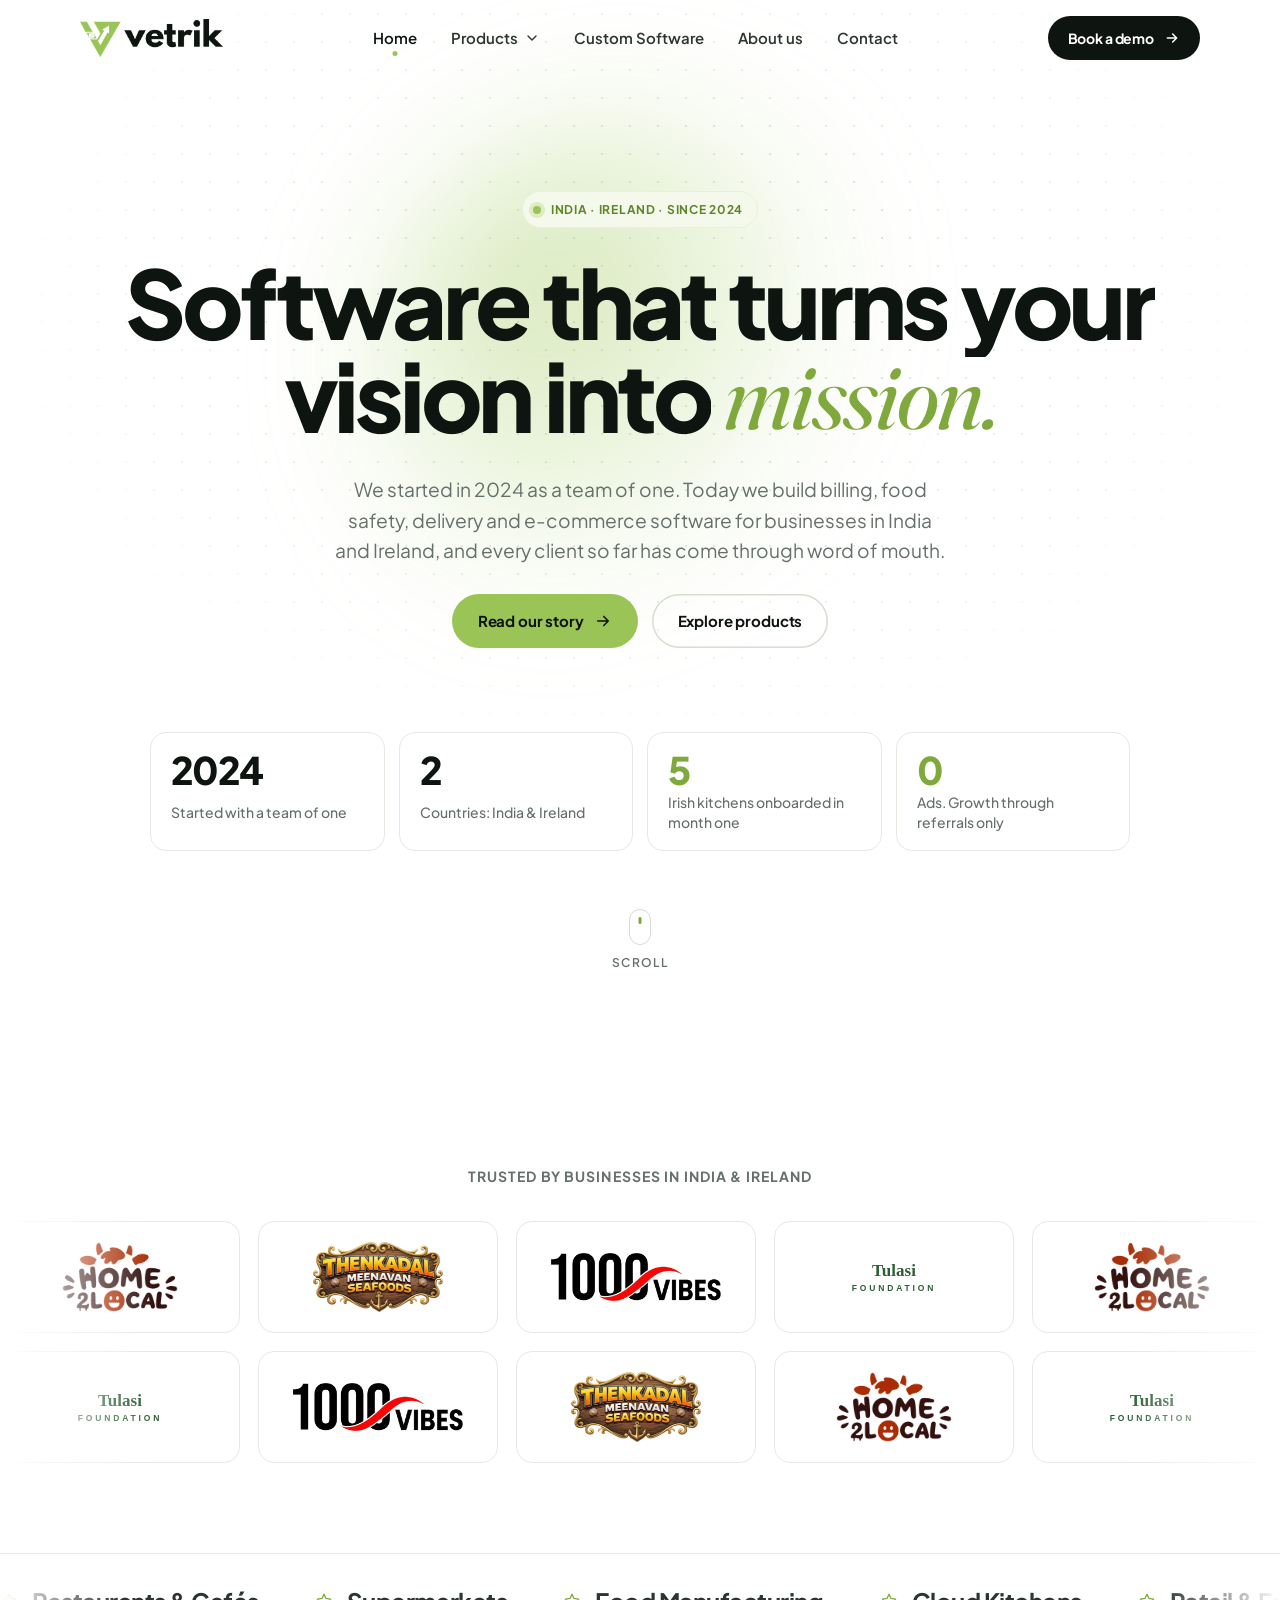
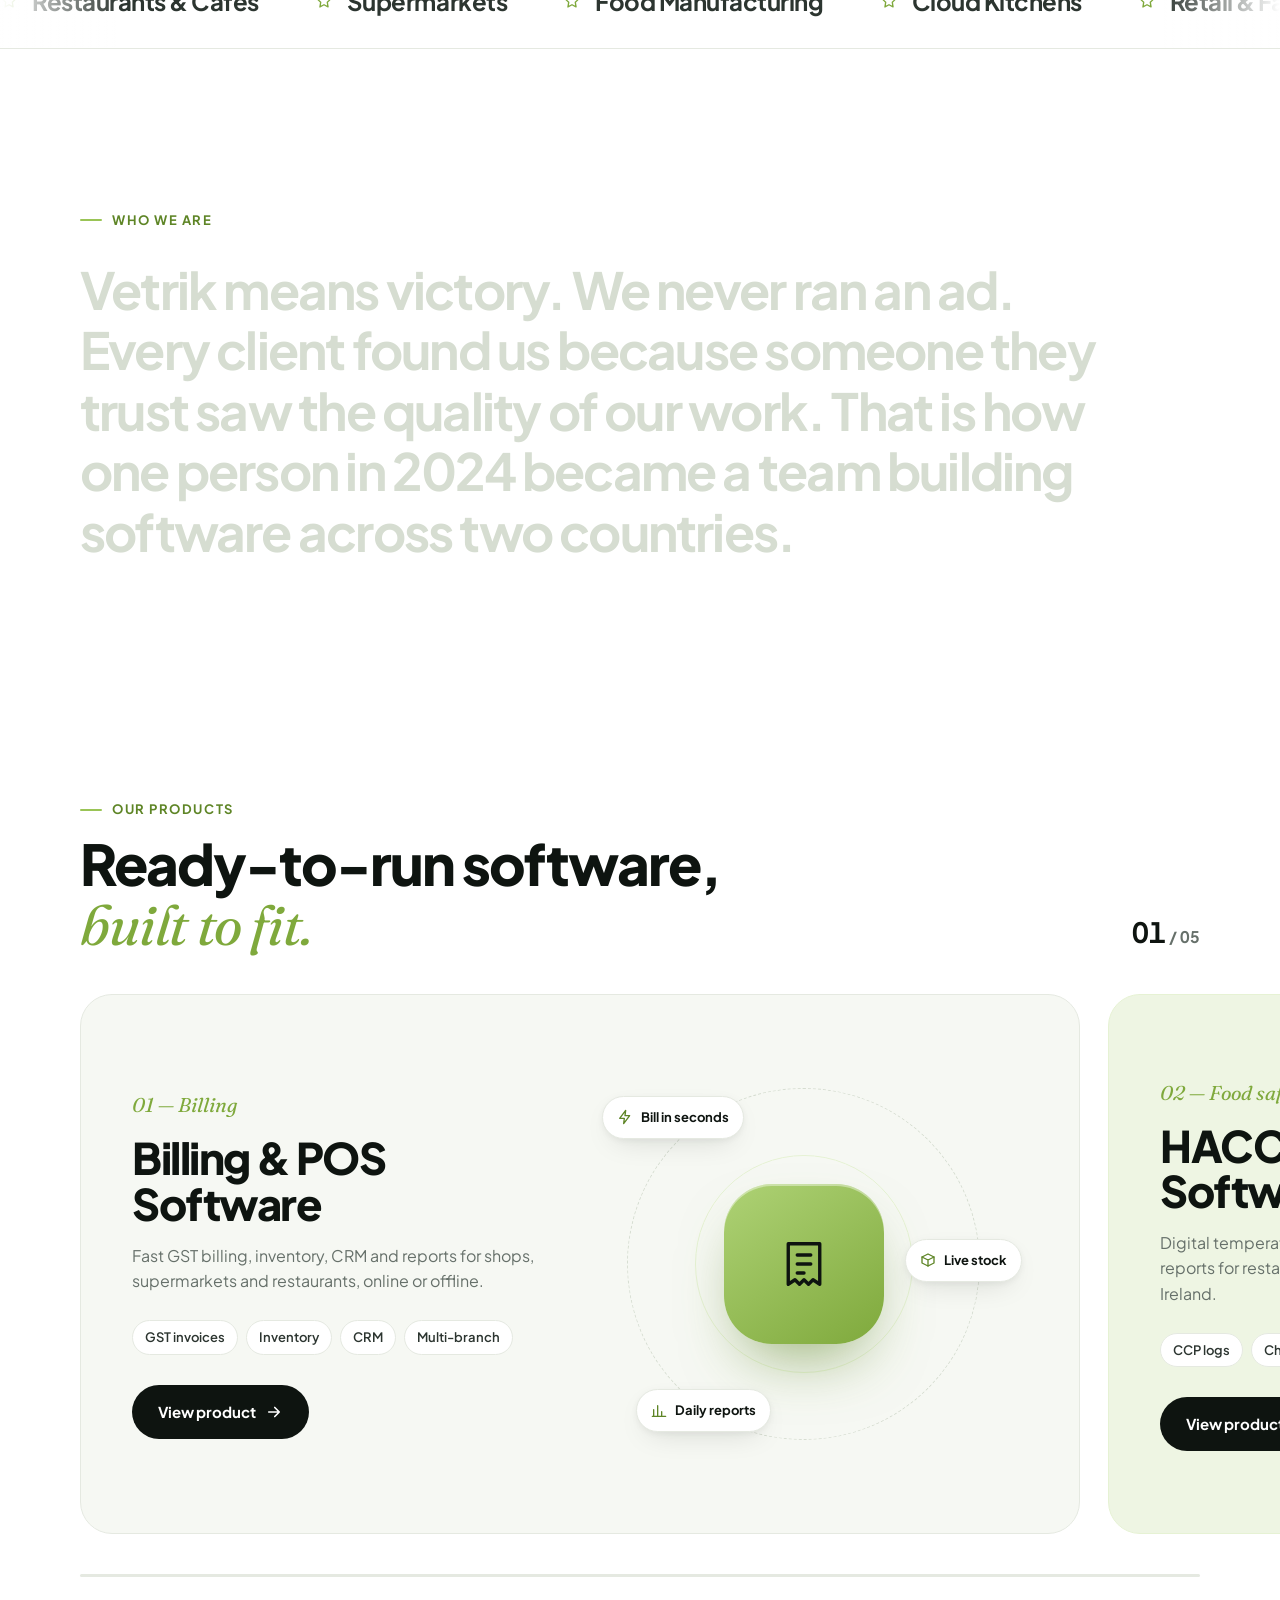
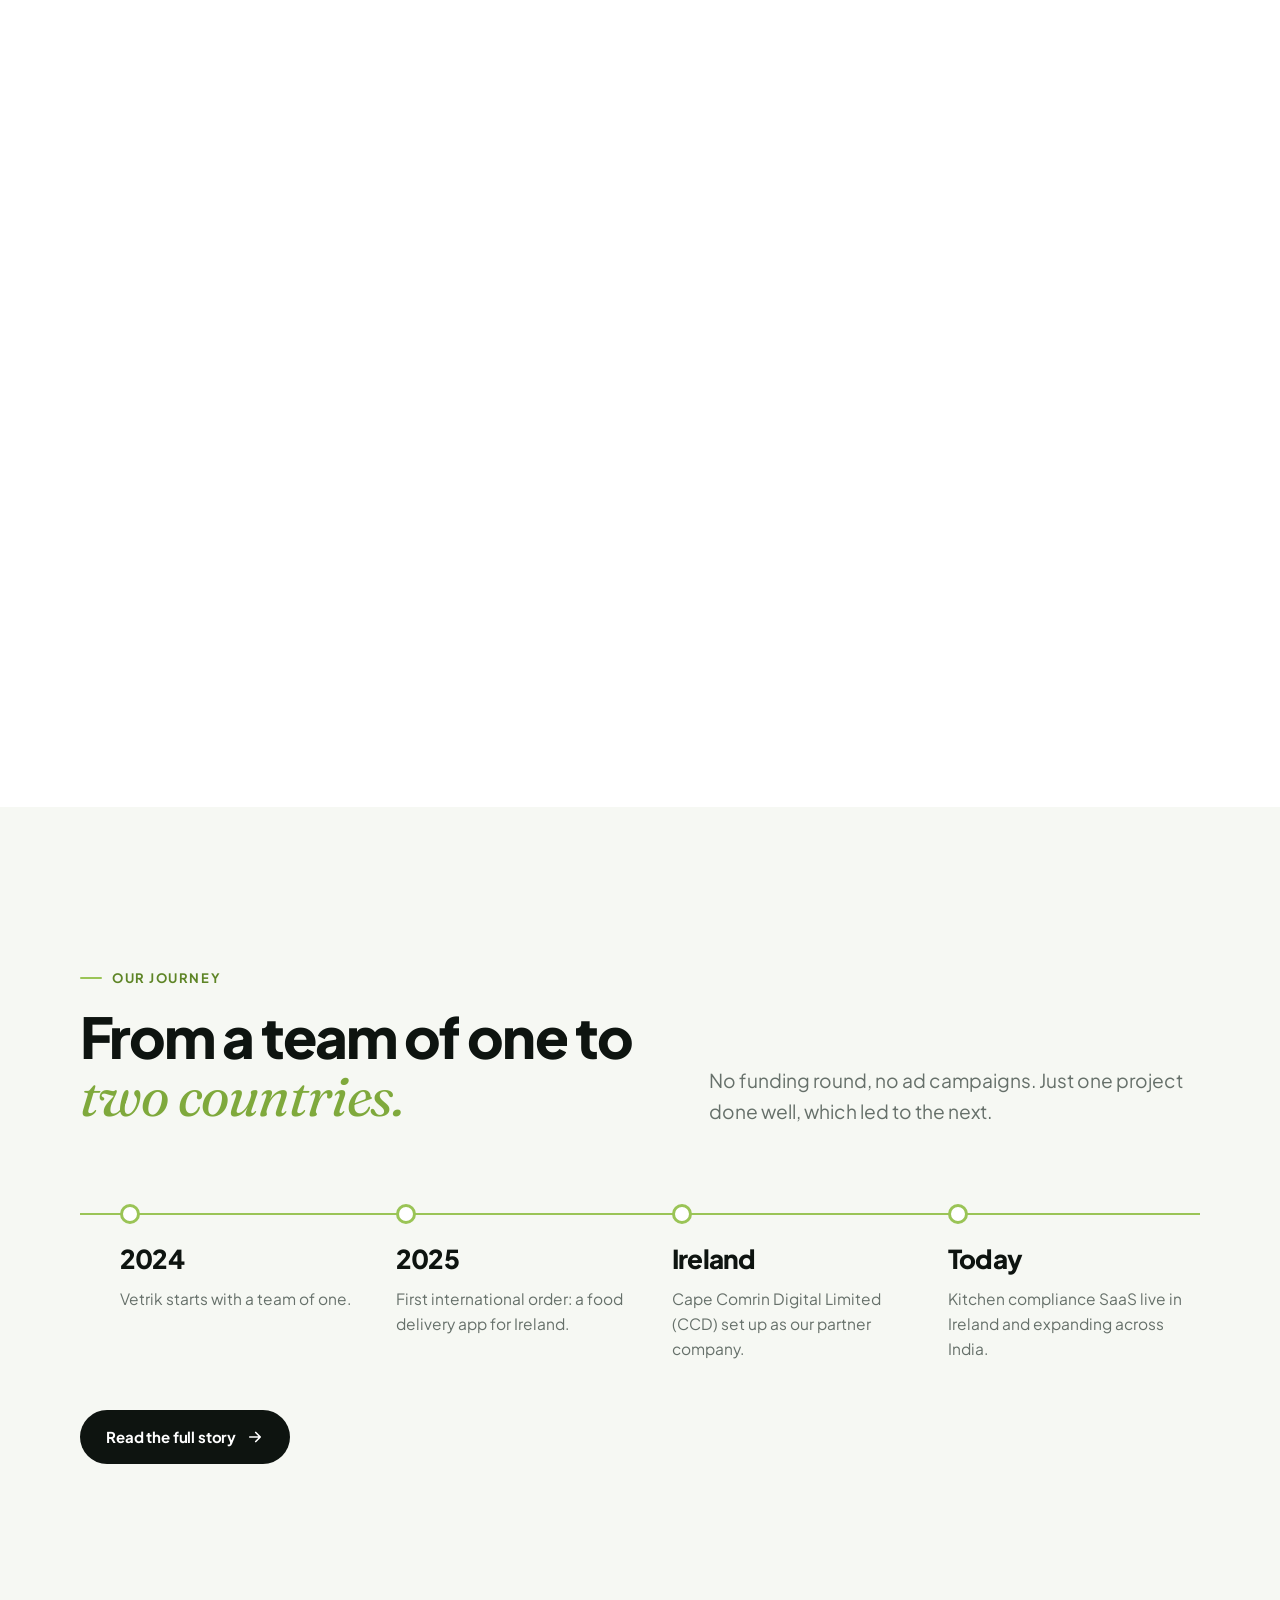
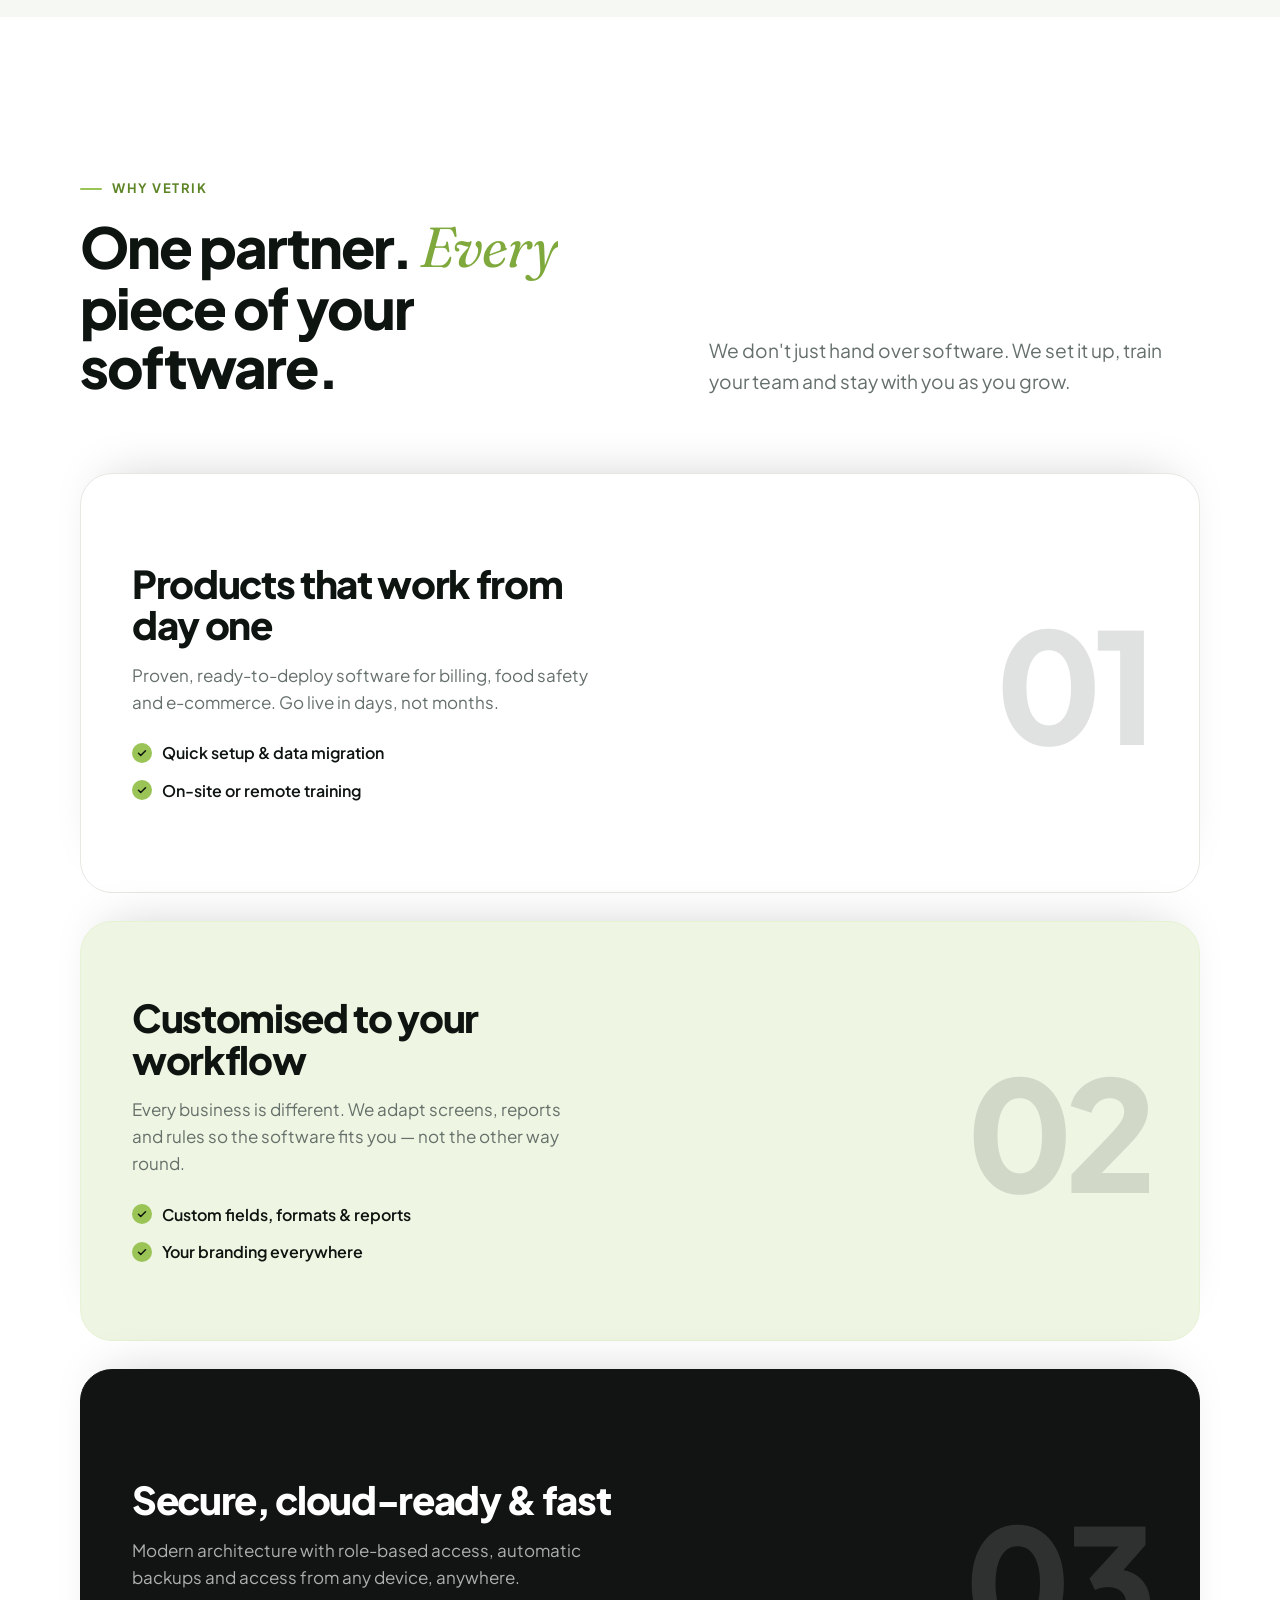
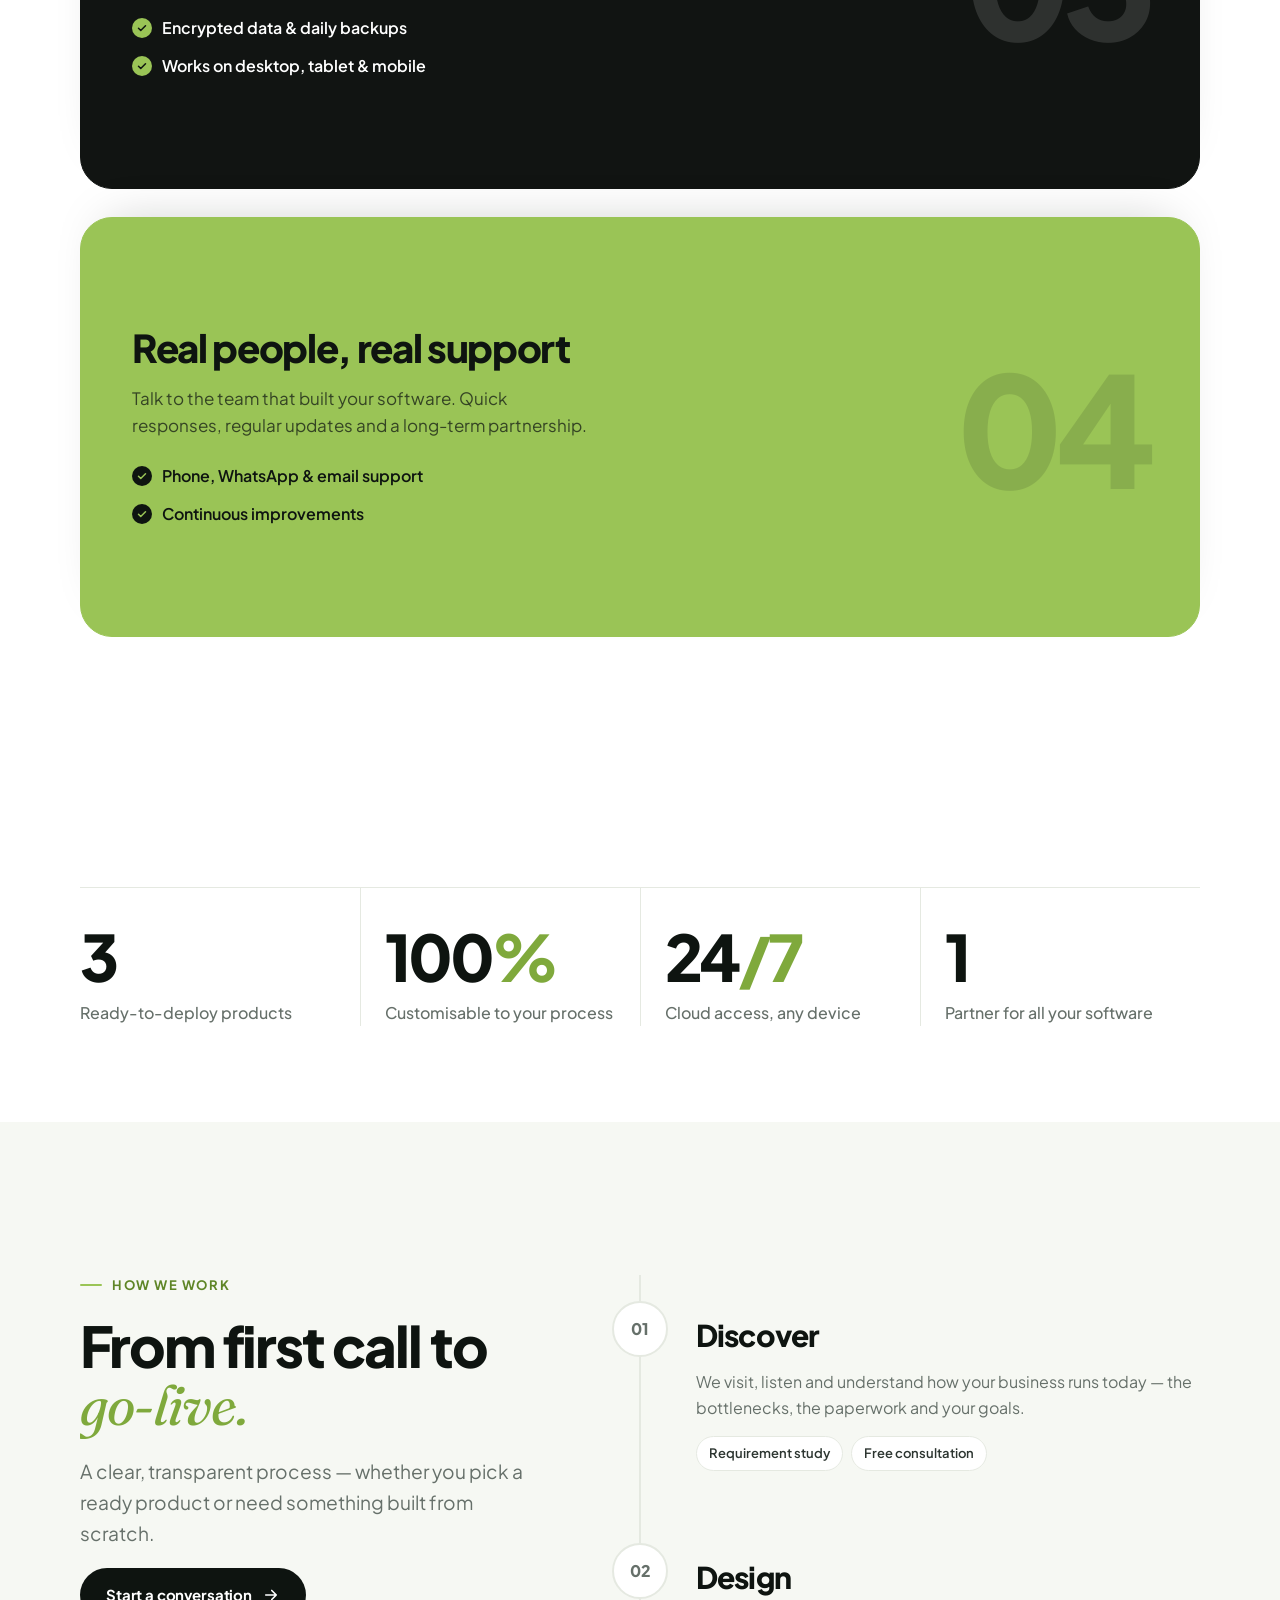
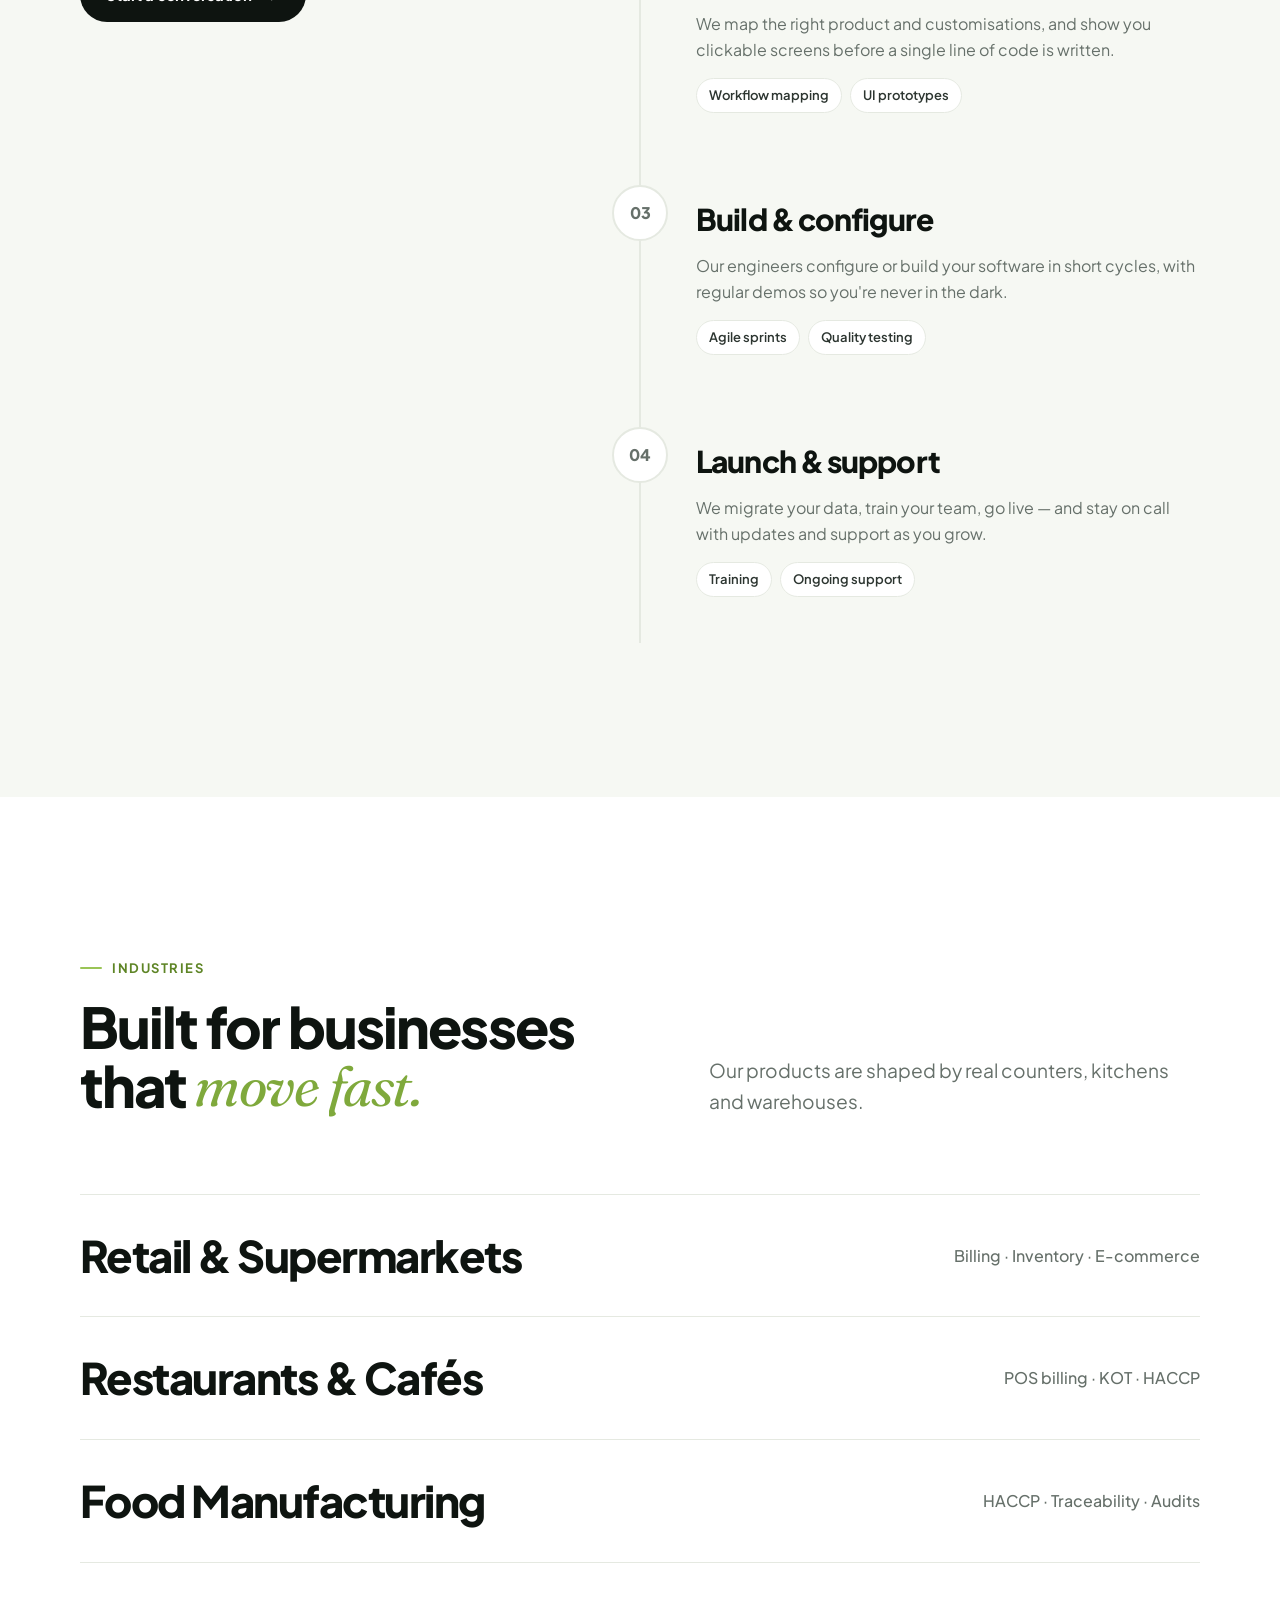
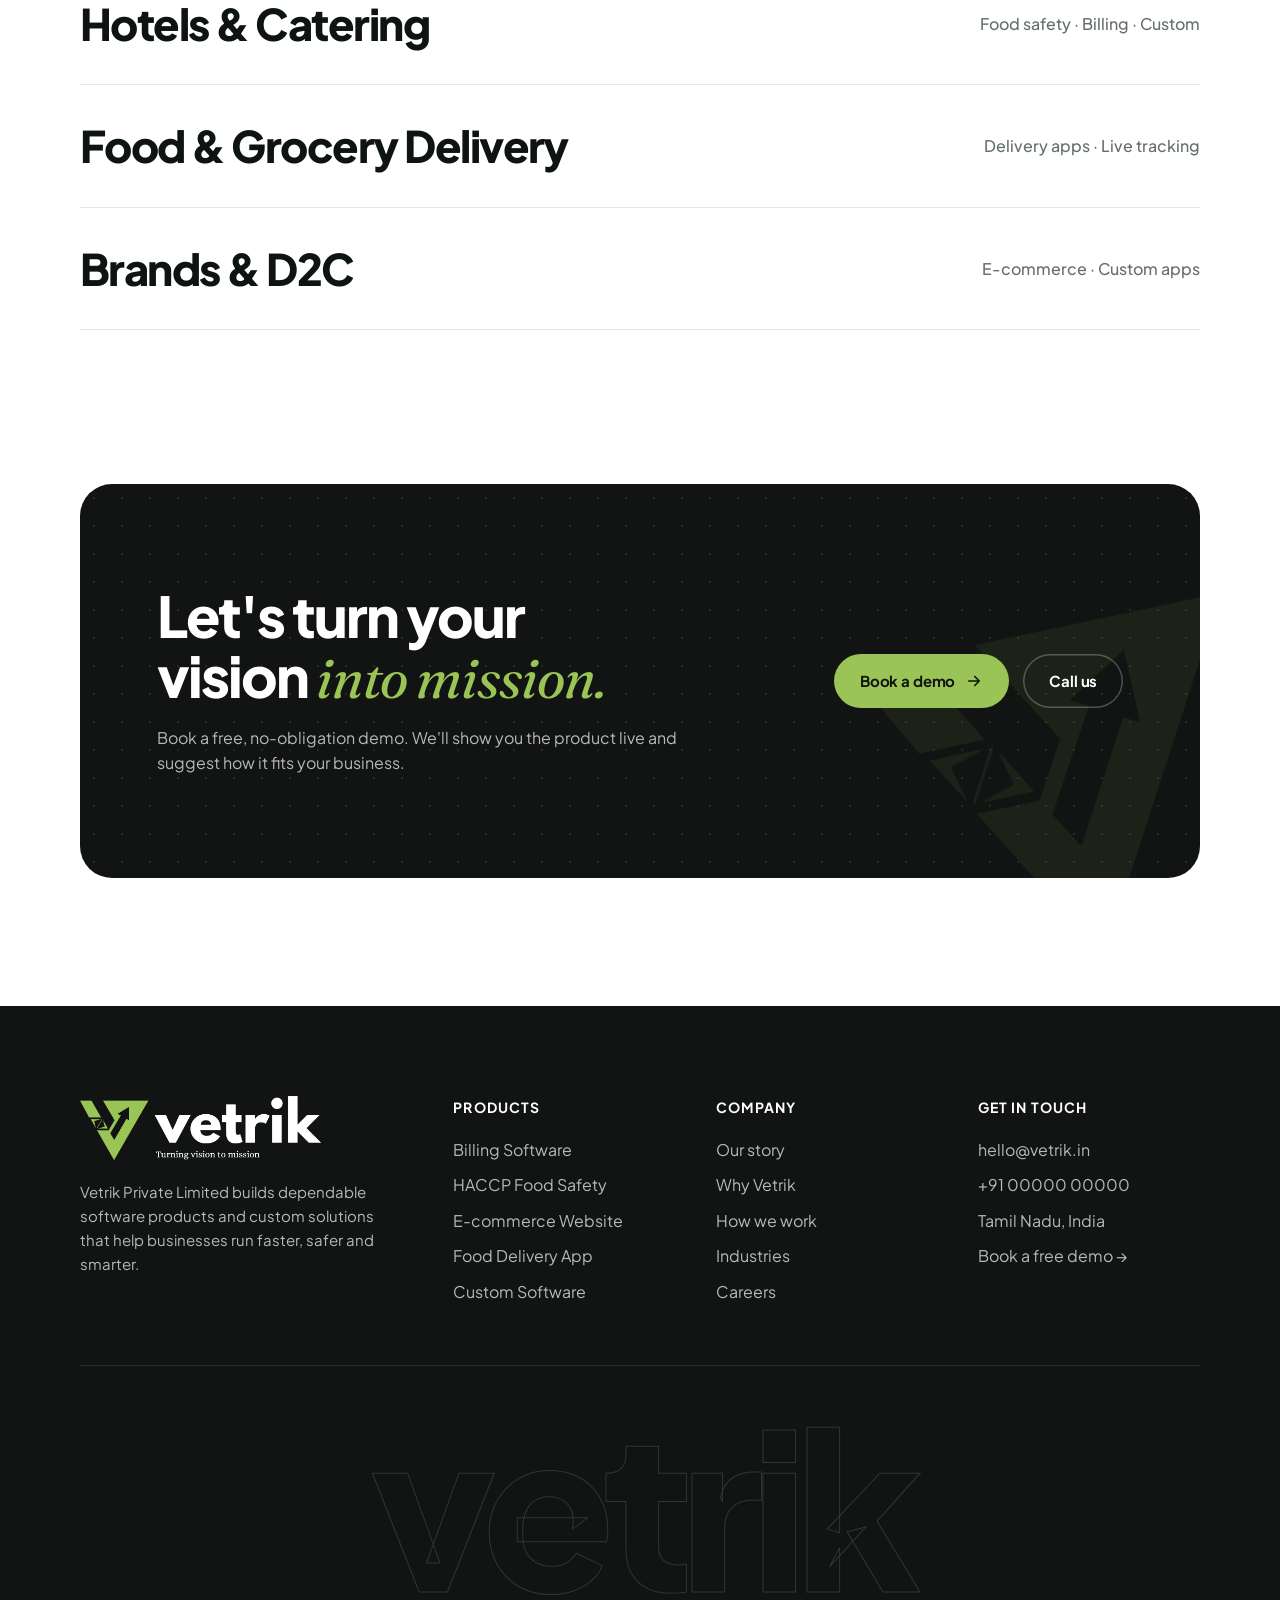
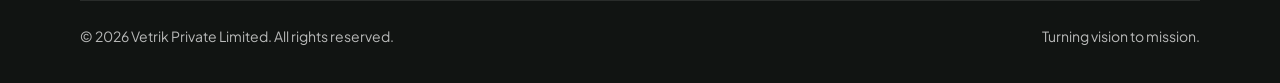
==== commit f1987011: "Add About page journey story; real client logos; dashboard-free home - New about.html: seven-chapter" ====
--- a/index.html
+++ b/index.html
@@ -28,7 +28,7 @@
         <div class="mega"><a class="mega__link" href="billing-software.html"><span class="mega__icon"><svg width="22" height="22" viewBox="0 0 24 24" fill="none" stroke="currentColor" stroke-width="1.8" stroke-linecap="round" stroke-linejoin="round" aria-hidden="true"><path d="M5 3h14v18l-3-2-2 2-2-2-2 2-2-2-3 2z"/><path d="M9 8h6M9 12h6M9 16h3"/></svg></span><span><span class="mega__title">Billing Software</span><span class="mega__desc" style="display:block">GST-ready POS & invoicing for retail and restaurants</span></span></a><a class="mega__link" href="haccp-software.html"><span class="mega__icon"><svg width="22" height="22" viewBox="0 0 24 24" fill="none" stroke="currentColor" stroke-width="1.8" stroke-linecap="round" stroke-linejoin="round" aria-hidden="true"><path d="M12 3l8 3v6c0 5-3.5 8-8 9-4.5-1-8-4-8-9V6z"/><path d="M8.5 12l2.5 2.5 4.5-5"/></svg></span><span><span class="mega__title">HACCP Food Safety</span><span class="mega__desc" style="display:block">Digital CCP logs, checklists & audit-ready reports</span></span></a><a class="mega__link" href="ecommerce-website.html"><span class="mega__icon"><svg width="22" height="22" viewBox="0 0 24 24" fill="none" stroke="currentColor" stroke-width="1.8" stroke-linecap="round" stroke-linejoin="round" aria-hidden="true"><circle cx="9" cy="20" r="1.5"/><circle cx="18" cy="20" r="1.5"/><path d="M2 3h3l2.5 12h11l2-8H6.2"/></svg></span><span><span class="mega__title">E-commerce Website</span><span class="mega__desc" style="display:block">Your own branded online store, app-ready</span></span></a><a class="mega__link" href="food-delivery-app.html"><span class="mega__icon"><svg width="22" height="22" viewBox="0 0 24 24" fill="none" stroke="currentColor" stroke-width="1.8" stroke-linecap="round" stroke-linejoin="round" aria-hidden="true"><path d="M2 6h12v10H2zM14 10h4l3 3v3h-7"/><circle cx="6" cy="18" r="2"/><circle cx="17" cy="18" r="2"/></svg></span><span><span class="mega__title">Food Delivery App</span><span class="mega__desc" style="display:block">Customer app, rider app & admin portal</span></span></a><a class="mega__link" href="custom-software.html"><span class="mega__icon"><svg width="22" height="22" viewBox="0 0 24 24" fill="none" stroke="currentColor" stroke-width="1.8" stroke-linecap="round" stroke-linejoin="round" aria-hidden="true"><path d="M8 7l-5 5 5 5M16 7l5 5-5 5M14 4l-4 16"/></svg></span><span><span class="mega__title">Custom Software</span><span class="mega__desc" style="display:block">Tailor-made web, mobile & business systems</span></span></a></div>
       </div>
       <a class="nav__link" href="custom-software.html">Custom Software</a>
-      <a class="nav__link" href="index.html#process">How we work</a>
+      <a class="nav__link" href="about.html">About us</a>
       <a class="nav__link" href="contact.html">Contact</a>
     </nav>
     <div class="header__cta">
@@ -39,105 +39,79 @@
 </header>
 <nav class="mobile-menu" aria-label="Mobile">
   <a href="index.html">Home<small>Back to the start</small></a>
+  <a href="about.html">About us<small>Our journey so far</small></a>
   <a href="billing-software.html">Billing Software<small>GST-ready POS & invoicing for retail and restaurants</small></a><a href="haccp-software.html">HACCP Food Safety<small>Digital CCP logs, checklists & audit-ready reports</small></a><a href="ecommerce-website.html">E-commerce Website<small>Your own branded online store, app-ready</small></a><a href="food-delivery-app.html">Food Delivery App<small>Customer app, rider app & admin portal</small></a><a href="custom-software.html">Custom Software<small>Tailor-made web, mobile & business systems</small></a>
   <a href="contact.html">Contact<small>Talk to our team</small></a>
 </nav>
 <main>
 
 <!-- ================= HERO ================= -->
-<section class="hero">
+<section class="hero hero--story">
   <div class="dots"></div>
   <div class="orb" data-orb style="width:520px;height:520px;left:calc(50% - 260px);top:120px"></div>
   <div class="container hero__content">
-    <span class="eyebrow eyebrow--pill" data-reveal="down">Software products · Custom solutions</span>
+    <span class="eyebrow eyebrow--pill" data-reveal="down">India · Ireland · Since 2024</span>
     <h1 class="h-display hero__title" data-split>Software that turns your vision into <span class="serif">mission.</span></h1>
-    <p class="lead" data-reveal="up" style="--delay:450ms">Billing, food safety and online selling — beautifully built, ready to deploy, and shaped around the way your business actually works.</p>
+    <p class="lead" data-reveal="up" style="--delay:450ms">We started in 2024 as a team of one. Today we build billing, food safety, delivery and e-commerce software for businesses in India and Ireland, and every client so far has come through word of mouth.</p>
     <div class="btn-row" data-reveal="up" style="--delay:600ms">
-      <a class="btn btn--brand" href="#products" data-magnetic>Explore products <span class="arrow"><svg width="18" height="18" viewBox="0 0 24 24" fill="none" stroke="currentColor" stroke-width="2.2" stroke-linecap="round" stroke-linejoin="round" aria-hidden="true"><path d="M5 12h14M13 6l6 6-6 6"/></svg></span></a>
-      <a class="btn btn--ghost" href="contact.html" data-magnetic>Book a free demo</a>
-    </div>
-  </div>
-
-  <div class="container hero__visual">
-    <div class="hero__stage" data-tilt-scroll>
-      <div data-reveal="scale" style="--delay:500ms"><div class="window" ><div class="window__bar"><i></i><i></i><i></i><div class="window__url">app.vetrik.in/billing</div></div><div class="app"><div class="app__side"><div class="app__logo"><img src="assets/img/mark.png" alt="">Billing</div><div class="app__nav on"><b></b>Dashboard</div><div class="app__nav"><b></b>New bill</div><div class="app__nav"><b></b>Invoices</div><div class="app__nav"><b></b>Products</div><div class="app__nav"><b></b>Customers</div><div class="app__nav"><b></b>GST reports</div></div>
-<div class="app__main">
-  <div class="app__top"><div><div class="app__title">Good morning, Store 01</div><small class="muted">Tuesday · Counter 2</small></div><span class="chip chip--ok">● Live sync</span></div>
-  <div class="kpis">
-    <div class="kpi"><small>Today's sales</small><strong>₹48,250</strong><span class="up">▲ 12.4%</span></div>
-    <div class="kpi"><small>Invoices</small><strong>186</strong><span class="up">▲ 8.1%</span></div>
-    <div class="kpi"><small>Avg. bill value</small><strong>₹259</strong><span class="up">▲ 3.2%</span></div>
-  </div>
-  <div class="panel"><div class="panel__h">Weekly sales <span class="chip">This week</span></div><div class="bars" data-inview><span style="--h:45%;--i:0"></span><span style="--h:62%;--i:1"></span><span style="--h:38%;--i:2"></span><span style="--h:70%;--i:3"></span><span style="--h:55%;--i:4"></span><span style="--h:92%;--i:5" class=hi></span><span style="--h:66%;--i:6"></span></div></div>
-  <div class="panel rows">
-    <div class="row"><span>Customer</span><span>Invoice</span><span>Amount</span><span>Status</span></div>
-    <div class="row"><span><i class="avatar">AK</i>Arun K.</span><span>#INV-2481</span><b>₹1,240</b><span class="chip chip--ok">Paid</span></div>
-    <div class="row"><span><i class="avatar">PS</i>Priya S.</span><span>#INV-2480</span><b>₹860</b><span class="chip chip--ok">UPI</span></div>
-    <div class="row"><span><i class="avatar">MR</i>Meena R.</span><span>#INV-2479</span><b>₹3,415</b><span class="chip chip--warn">Credit</span></div>
-  </div>
-</div></div></div></div>
-      <div class="hero__float hero__float--a" data-parallax="0.12">
-        <div class="float-card" style="animation-delay:-2s"><div class="float-card__row"><span class="float-card__icon"><svg width="22" height="22" viewBox="0 0 24 24" fill="none" stroke="currentColor" stroke-width="1.8" stroke-linecap="round" stroke-linejoin="round" aria-hidden="true"><path d="M14 14.8V5a2 2 0 0 0-4 0v9.8a4 4 0 1 0 4 0z"/><path d="M12 11v6"/></svg></span><div><small>HACCP · Chiller 02</small><strong>3.2°C · In limit</strong></div></div></div>
-      </div>
-      <div class="hero__float hero__float--b" data-parallax="0.2">
-        <div class="float-card float-card--dark"><div class="float-card__row"><span class="float-card__icon" style="background:var(--brand);color:var(--ink)"><svg width="22" height="22" viewBox="0 0 24 24" fill="none" stroke="currentColor" stroke-width="1.8" stroke-linecap="round" stroke-linejoin="round" aria-hidden="true"><circle cx="9" cy="20" r="1.5"/><circle cx="18" cy="20" r="1.5"/><path d="M2 3h3l2.5 12h11l2-8H6.2"/></svg></span><div><small style="color:rgba(255,255,255,.6)">New online order</small><strong>#ORD-9921 · ₹2,340</strong></div></div></div>
-      </div>
-      <div class="hero__float hero__float--c" data-parallax="0.08">
-        <div class="float-card" style="animation-delay:-4s"><div class="float-card__row"><span class="float-card__icon"><svg width="22" height="22" viewBox="0 0 24 24" fill="none" stroke="currentColor" stroke-width="1.8" stroke-linecap="round" stroke-linejoin="round" aria-hidden="true"><path d="M4 5h16v11H9l-5 4z"/><path d="M8 9h8M8 12h5"/></svg></span><div><small>Invoice shared</small><strong>Sent on WhatsApp ✓</strong></div></div></div>
-      </div>
-    </div>
+      <a class="btn btn--brand" href="about.html" data-magnetic>Read our story <span class="arrow"><svg width="18" height="18" viewBox="0 0 24 24" fill="none" stroke="currentColor" stroke-width="2.2" stroke-linecap="round" stroke-linejoin="round" aria-hidden="true"><path d="M5 12h14M13 6l6 6-6 6"/></svg></span></a>
+      <a class="btn btn--ghost" href="#products" data-magnetic>Explore products</a>
+    </div>
+    <ul class="hero__facts" data-stagger="110">
+      <li data-reveal="up"><b>2024</b><span>Started with a team of one</span></li>
+      <li data-reveal="up"><b>2</b><span>Countries: India &amp; Ireland</span></li>
+      <li data-reveal="up"><b>5</b><span>Irish kitchens onboarded in month one</span></li>
+      <li data-reveal="up"><b>0</b><span>Ads. Growth through referrals only</span></li>
+    </ul>
+    <a class="scroll-hint" href="#clients" data-reveal="up" style="--delay:900ms"><span></span>Scroll</a>
   </div>
 </section>
 
 <!-- ================= CLIENTS ================= -->
-<!-- Placeholder logos: replace files in assets/img/clients/ (same names) or edit the src/alt below. -->
+<div id="clients"><!-- Client logos live in assets/img/clients/ (edit CLIENT_LOGOS to add more). -->
 <section class="clients" aria-label="Our clients">
   <div class="container">
-    <p class="clients__title" data-reveal="up">Trusted by growing businesses across retail, food &amp; hospitality</p>
+    <p class="clients__title" data-reveal="up">Trusted by businesses in India &amp; Ireland</p>
   </div>
   <div class="clients__rows" data-reveal="up" style="--delay:150ms">
-    <div class="logo-row">
-      <div class="logo-row__track">
-        <div class="logo-card"><img src="assets/img/clients/client-01.svg" alt="Client 01" width="180" height="48" loading="lazy"></div>
-        <div class="logo-card"><img src="assets/img/clients/client-02.svg" alt="Client 02" width="180" height="48" loading="lazy"></div>
-        <div class="logo-card"><img src="assets/img/clients/client-03.svg" alt="Client 03" width="180" height="48" loading="lazy"></div>
-        <div class="logo-card"><img src="assets/img/clients/client-04.svg" alt="Client 04" width="180" height="48" loading="lazy"></div>
-        <div class="logo-card"><img src="assets/img/clients/client-05.svg" alt="Client 05" width="180" height="48" loading="lazy"></div>
-        <div class="logo-card"><img src="assets/img/clients/client-06.svg" alt="Client 06" width="180" height="48" loading="lazy"></div>
-        <div class="logo-card"><img src="assets/img/clients/client-07.svg" alt="Client 07" width="180" height="48" loading="lazy"></div>
-        <div class="logo-card"><img src="assets/img/clients/client-08.svg" alt="Client 08" width="180" height="48" loading="lazy"></div>
-        <div class="logo-card" aria-hidden="true"><img src="assets/img/clients/client-01.svg" alt="" width="180" height="48" loading="lazy"></div>
-        <div class="logo-card" aria-hidden="true"><img src="assets/img/clients/client-02.svg" alt="" width="180" height="48" loading="lazy"></div>
-        <div class="logo-card" aria-hidden="true"><img src="assets/img/clients/client-03.svg" alt="" width="180" height="48" loading="lazy"></div>
-        <div class="logo-card" aria-hidden="true"><img src="assets/img/clients/client-04.svg" alt="" width="180" height="48" loading="lazy"></div>
-        <div class="logo-card" aria-hidden="true"><img src="assets/img/clients/client-05.svg" alt="" width="180" height="48" loading="lazy"></div>
-        <div class="logo-card" aria-hidden="true"><img src="assets/img/clients/client-06.svg" alt="" width="180" height="48" loading="lazy"></div>
-        <div class="logo-card" aria-hidden="true"><img src="assets/img/clients/client-07.svg" alt="" width="180" height="48" loading="lazy"></div>
-        <div class="logo-card" aria-hidden="true"><img src="assets/img/clients/client-08.svg" alt="" width="180" height="48" loading="lazy"></div>
-      </div>
-    </div>
-    <div class="logo-row logo-row--reverse" aria-hidden="true">
-      <div class="logo-row__track">
-        <div class="logo-card"><img src="assets/img/clients/client-05.svg" alt="" width="180" height="48" loading="lazy"></div>
-        <div class="logo-card"><img src="assets/img/clients/client-06.svg" alt="" width="180" height="48" loading="lazy"></div>
-        <div class="logo-card"><img src="assets/img/clients/client-07.svg" alt="" width="180" height="48" loading="lazy"></div>
-        <div class="logo-card"><img src="assets/img/clients/client-08.svg" alt="" width="180" height="48" loading="lazy"></div>
-        <div class="logo-card"><img src="assets/img/clients/client-01.svg" alt="" width="180" height="48" loading="lazy"></div>
-        <div class="logo-card"><img src="assets/img/clients/client-02.svg" alt="" width="180" height="48" loading="lazy"></div>
-        <div class="logo-card"><img src="assets/img/clients/client-03.svg" alt="" width="180" height="48" loading="lazy"></div>
-        <div class="logo-card"><img src="assets/img/clients/client-04.svg" alt="" width="180" height="48" loading="lazy"></div>
-        <div class="logo-card"><img src="assets/img/clients/client-05.svg" alt="" width="180" height="48" loading="lazy"></div>
-        <div class="logo-card"><img src="assets/img/clients/client-06.svg" alt="" width="180" height="48" loading="lazy"></div>
-        <div class="logo-card"><img src="assets/img/clients/client-07.svg" alt="" width="180" height="48" loading="lazy"></div>
-        <div class="logo-card"><img src="assets/img/clients/client-08.svg" alt="" width="180" height="48" loading="lazy"></div>
-        <div class="logo-card"><img src="assets/img/clients/client-01.svg" alt="" width="180" height="48" loading="lazy"></div>
-        <div class="logo-card"><img src="assets/img/clients/client-02.svg" alt="" width="180" height="48" loading="lazy"></div>
-        <div class="logo-card"><img src="assets/img/clients/client-03.svg" alt="" width="180" height="48" loading="lazy"></div>
-        <div class="logo-card"><img src="assets/img/clients/client-04.svg" alt="" width="180" height="48" loading="lazy"></div>
-      </div>
-    </div>
-  </div>
-</section>
+    <div class="logo-row"><div class="logo-row__track">
+        <div class="logo-card"><img src="assets/img/home2local-logo.png" alt="Home2Local" width="600" height="362" loading="lazy"></div>
+        <div class="logo-card"><img src="assets/img/clients/thenkadal-meenavan.png" alt="Thenkadal Meenavan Seafoods" width="520" height="278" loading="lazy"></div>
+        <div class="logo-card"><img src="assets/img/clients/1000-vibes.png" alt="1000 Vibes" width="600" height="172" loading="lazy"></div>
+        <div class="logo-card"><img src="assets/img/clients/tulasi-foundation.svg" alt="Tulasi Foundation" width="240" height="64" loading="lazy"></div>
+        <div class="logo-card" aria-hidden="true"><img src="assets/img/home2local-logo.png" alt="" width="600" height="362" loading="lazy"></div>
+        <div class="logo-card" aria-hidden="true"><img src="assets/img/clients/thenkadal-meenavan.png" alt="" width="520" height="278" loading="lazy"></div>
+        <div class="logo-card" aria-hidden="true"><img src="assets/img/clients/1000-vibes.png" alt="" width="600" height="172" loading="lazy"></div>
+        <div class="logo-card" aria-hidden="true"><img src="assets/img/clients/tulasi-foundation.svg" alt="" width="240" height="64" loading="lazy"></div>
+        <div class="logo-card" aria-hidden="true"><img src="assets/img/home2local-logo.png" alt="" width="600" height="362" loading="lazy"></div>
+        <div class="logo-card" aria-hidden="true"><img src="assets/img/clients/thenkadal-meenavan.png" alt="" width="520" height="278" loading="lazy"></div>
+        <div class="logo-card" aria-hidden="true"><img src="assets/img/clients/1000-vibes.png" alt="" width="600" height="172" loading="lazy"></div>
+        <div class="logo-card" aria-hidden="true"><img src="assets/img/clients/tulasi-foundation.svg" alt="" width="240" height="64" loading="lazy"></div>
+        <div class="logo-card" aria-hidden="true"><img src="assets/img/home2local-logo.png" alt="" width="600" height="362" loading="lazy"></div>
+        <div class="logo-card" aria-hidden="true"><img src="assets/img/clients/thenkadal-meenavan.png" alt="" width="520" height="278" loading="lazy"></div>
+        <div class="logo-card" aria-hidden="true"><img src="assets/img/clients/1000-vibes.png" alt="" width="600" height="172" loading="lazy"></div>
+        <div class="logo-card" aria-hidden="true"><img src="assets/img/clients/tulasi-foundation.svg" alt="" width="240" height="64" loading="lazy"></div>
+      </div></div>
+    <div class="logo-row logo-row--reverse" aria-hidden="true"><div class="logo-row__track">
+        <div class="logo-card"><img src="assets/img/clients/tulasi-foundation.svg" alt="" width="240" height="64" loading="lazy"></div>
+        <div class="logo-card"><img src="assets/img/clients/1000-vibes.png" alt="" width="600" height="172" loading="lazy"></div>
+        <div class="logo-card"><img src="assets/img/clients/thenkadal-meenavan.png" alt="" width="520" height="278" loading="lazy"></div>
+        <div class="logo-card"><img src="assets/img/home2local-logo.png" alt="" width="600" height="362" loading="lazy"></div>
+        <div class="logo-card"><img src="assets/img/clients/tulasi-foundation.svg" alt="" width="240" height="64" loading="lazy"></div>
+        <div class="logo-card"><img src="assets/img/clients/1000-vibes.png" alt="" width="600" height="172" loading="lazy"></div>
+        <div class="logo-card"><img src="assets/img/clients/thenkadal-meenavan.png" alt="" width="520" height="278" loading="lazy"></div>
+        <div class="logo-card"><img src="assets/img/home2local-logo.png" alt="" width="600" height="362" loading="lazy"></div>
+        <div class="logo-card"><img src="assets/img/clients/tulasi-foundation.svg" alt="" width="240" height="64" loading="lazy"></div>
+        <div class="logo-card"><img src="assets/img/clients/1000-vibes.png" alt="" width="600" height="172" loading="lazy"></div>
+        <div class="logo-card"><img src="assets/img/clients/thenkadal-meenavan.png" alt="" width="520" height="278" loading="lazy"></div>
+        <div class="logo-card"><img src="assets/img/home2local-logo.png" alt="" width="600" height="362" loading="lazy"></div>
+        <div class="logo-card"><img src="assets/img/clients/tulasi-foundation.svg" alt="" width="240" height="64" loading="lazy"></div>
+        <div class="logo-card"><img src="assets/img/clients/1000-vibes.png" alt="" width="600" height="172" loading="lazy"></div>
+        <div class="logo-card"><img src="assets/img/clients/thenkadal-meenavan.png" alt="" width="520" height="278" loading="lazy"></div>
+        <div class="logo-card"><img src="assets/img/home2local-logo.png" alt="" width="600" height="362" loading="lazy"></div>
+      </div></div>
+  </div>
+</section></div>
 
 <!-- ================= MARQUEE ================= -->
 <div class="marquee" aria-label="Industries we serve">
@@ -165,7 +139,7 @@
 <section class="section">
   <div class="container">
     <span class="eyebrow" data-reveal="up">Who we are</span>
-    <p class="statement" data-statement style="margin-top:28px">Vetrik means <mark>victory.</mark> We build software that removes the daily friction from your business — faster billing, safer kitchens, bigger online reach — so you can spend your time on the <mark>vision</mark> that started it all.</p>
+    <p class="statement" data-statement style="margin-top:28px">Vetrik means <mark>victory.</mark> We never ran an ad. Every client found us because someone they trust saw <mark>the quality of our work</mark>. That is how one person in 2024 became a team building software across <mark>two countries.</mark></p>
   </div>
 </section>
 
@@ -185,70 +159,75 @@
       <article class="pcard">
         <div>
           <div class="pcard__num">01 — Billing</div>
-          <h3>Billing & POS Software</h3>
-          <p>Lightning-fast GST billing, inventory and reports for shops, supermarkets and restaurants — online or offline.</p>
-          <div class="pcard__tags"><span class="tag">GST invoices</span><span class="tag">Barcode</span><span class="tag">Inventory</span><span class="tag">Multi-counter</span></div>
+          <h3>Billing &amp; POS Software</h3>
+          <p>Fast GST billing, inventory, CRM and reports for shops, supermarkets and restaurants, online or offline.</p>
+          <div class="pcard__tags"><span class="tag">GST invoices</span><span class="tag">Inventory</span><span class="tag">CRM</span><span class="tag">Multi-branch</span></div>
           <a class="btn" href="billing-software.html">View product <span class="arrow"><svg width="18" height="18" viewBox="0 0 24 24" fill="none" stroke="currentColor" stroke-width="2.2" stroke-linecap="round" stroke-linejoin="round" aria-hidden="true"><path d="M5 12h14M13 6l6 6-6 6"/></svg></span></a>
         </div>
-        <div class="pcard__visual"><div class="window shot"><div class="window__bar"><i></i><i></i><i></i><div class="window__url">Vetrik Billing · Dashboard</div></div><img src="assets/img/screens/billing-dashboard.webp" alt="Vetrik billing software dashboard showing sales, unpaid bills, expenses, inventory value and low-stock alerts" width="1908" height="906" loading="lazy" decoding="async"></div></div>
+        <div class="pcard__visual"><div class="art" data-inview><div class="art__ring"></div><div class="art__ring art__ring--2"></div><div class="art__core"><svg width="54" height="54" viewBox="0 0 24 24" fill="none" stroke="currentColor" stroke-width="1.5" stroke-linecap="round" stroke-linejoin="round" aria-hidden="true"><path d="M5 3h14v18l-3-2-2 2-2-2-2 2-2-2-3 2z"/><path d="M9 8h6M9 12h6M9 16h3"/></svg></div><span class="art__chip art__chip--1"><svg width="16" height="16" viewBox="0 0 24 24" fill="none" stroke="currentColor" stroke-width="2.0" stroke-linecap="round" stroke-linejoin="round" aria-hidden="true"><path d="M13 2L4 14h7l-1 8 9-12h-7z"/></svg> Bill in seconds</span><span class="art__chip art__chip--2"><svg width="16" height="16" viewBox="0 0 24 24" fill="none" stroke="currentColor" stroke-width="2.0" stroke-linecap="round" stroke-linejoin="round" aria-hidden="true"><path d="M3 7.5l9-4.5 9 4.5v9L12 21l-9-4.5z"/><path d="M3 7.5l9 4.5 9-4.5M12 12v9"/></svg> Live stock</span><span class="art__chip art__chip--3"><svg width="16" height="16" viewBox="0 0 24 24" fill="none" stroke="currentColor" stroke-width="2.0" stroke-linecap="round" stroke-linejoin="round" aria-hidden="true"><path d="M4 20V10M10 20V4M16 20v-7M22 20H2"/></svg> Daily reports</span></div></div>
       </article>
       <article class="pcard pcard--tint">
         <div>
           <div class="pcard__num">02 — Food safety</div>
           <h3>HACCP Food Safety Software</h3>
-          <p>Replace paper logs with digital CCP monitoring, checklists and instant audit-ready reports for every kitchen and plant.</p>
-          <div class="pcard__tags"><span class="tag">CCP logs</span><span class="tag">Temperature</span><span class="tag">Checklists</span><span class="tag">Audits</span></div>
+          <p>Digital temperature logs, checklists and audit-ready reports for restaurant kitchens. Already in use in Ireland.</p>
+          <div class="pcard__tags"><span class="tag">CCP logs</span><span class="tag">Checklists</span><span class="tag">Sign-offs</span><span class="tag">Audits</span></div>
           <a class="btn" href="haccp-software.html">View product <span class="arrow"><svg width="18" height="18" viewBox="0 0 24 24" fill="none" stroke="currentColor" stroke-width="2.2" stroke-linecap="round" stroke-linejoin="round" aria-hidden="true"><path d="M5 12h14M13 6l6 6-6 6"/></svg></span></a>
         </div>
-        <div class="pcard__visual"><div class="window shot"><div class="window__bar"><i></i><i></i><i></i><div class="window__url">Chef2Comply · HACCP dashboard</div></div><img src="assets/img/screens/haccp-dashboard.webp" alt="HACCP food safety software dashboard with daily logs for deliveries, fridges, cooking, hot hold, thawing and cleaning" width="1466" height="904" loading="lazy" decoding="async"></div></div>
+        <div class="pcard__visual"><div class="art" data-inview><div class="art__ring"></div><div class="art__ring art__ring--2"></div><div class="art__core"><svg width="54" height="54" viewBox="0 0 24 24" fill="none" stroke="currentColor" stroke-width="1.5" stroke-linecap="round" stroke-linejoin="round" aria-hidden="true"><path d="M12 3l8 3v6c0 5-3.5 8-8 9-4.5-1-8-4-8-9V6z"/><path d="M8.5 12l2.5 2.5 4.5-5"/></svg></div><span class="art__chip art__chip--1"><svg width="16" height="16" viewBox="0 0 24 24" fill="none" stroke="currentColor" stroke-width="2.0" stroke-linecap="round" stroke-linejoin="round" aria-hidden="true"><path d="M14 14.8V5a2 2 0 0 0-4 0v9.8a4 4 0 1 0 4 0z"/><path d="M12 11v6"/></svg> Fridge 3.2°C ✓</span><span class="art__chip art__chip--2"><svg width="16" height="16" viewBox="0 0 24 24" fill="none" stroke="currentColor" stroke-width="2.0" stroke-linecap="round" stroke-linejoin="round" aria-hidden="true"><rect x="5" y="4" width="14" height="18" rx="2.5"/><path d="M9 4V3h6v1M9 11l2 2 4-4M9 17h6"/></svg> Checklist done</span><span class="art__chip art__chip--3"><svg width="16" height="16" viewBox="0 0 24 24" fill="none" stroke="currentColor" stroke-width="2.0" stroke-linecap="round" stroke-linejoin="round" aria-hidden="true"><path d="M6 2.5h8l5 5V21a.5.5 0 0 1-.5.5h-12A.5.5 0 0 1 6 21z"/><path d="M14 2.5V8h5M9 13h6M9 17h6"/></svg> Audit ready</span></div></div>
       </article>
       <article class="pcard pcard--dark">
         <div>
           <div class="pcard__num">03 — Commerce</div>
           <h3>E-commerce Website</h3>
-          <p>Your own branded online store with payments, delivery and a powerful admin — no marketplace commissions.</p>
-          <div class="pcard__tags"><span class="tag">Online payments</span><span class="tag">Mobile-first</span><span class="tag">SEO</span><span class="tag">Admin panel</span></div>
+          <p>Your own branded online store with payments, delivery and a powerful admin. No marketplace commissions.</p>
+          <div class="pcard__tags"><span class="tag">Online payments</span><span class="tag">Branding</span><span class="tag">SEO</span><span class="tag">Admin panel</span></div>
           <a class="btn btn--brand" href="ecommerce-website.html">View product <span class="arrow"><svg width="18" height="18" viewBox="0 0 24 24" fill="none" stroke="currentColor" stroke-width="2.2" stroke-linecap="round" stroke-linejoin="round" aria-hidden="true"><path d="M5 12h14M13 6l6 6-6 6"/></svg></span></a>
         </div>
-        <div class="pcard__visual" style="display:flex;justify-content:center"><div class="phone"><div class="phone__notch"></div><div class="phone__screen"><div class="store">
-  <div class="store__top"><span>yourstore</span><span>♡ 🛍</span></div>
-  <div class="store__search">Search products…</div>
-  <div class="store__banner">Festive sale<br>up to 40% off<small>Free delivery above ₹499</small></div>
-  <div class="store__grid">
-    <div class="product"><div class="product__img" style="--c1:#fbeee0;--c2:#f5d7b8"><i></i></div><div class="product__body"><b>Classic Tee</b><span>₹599</span></div></div>
-    <div class="product"><div class="product__img" style="--c1:#e7f0fb;--c2:#cadcf3"><i></i></div><div class="product__body"><b>Denim Cap</b><span>₹449</span></div></div>
-    <div class="product"><div class="product__img" style="--c1:#eef6e3;--c2:#d5e9bb"><i></i></div><div class="product__body"><b>Tote Bag</b><span>₹349</span></div></div>
-    <div class="product"><div class="product__img" style="--c1:#f7e8f0;--c2:#ecc9dc"><i></i></div><div class="product__body"><b>Sneakers</b><span>₹1,899</span></div></div>
-  </div>
-</div><div class="store__cart"><span>2 items · ₹1,048</span><span>Checkout →</span></div></div></div></div>
+        <div class="pcard__visual"><div class="art art--dark" data-inview><div class="art__ring"></div><div class="art__ring art__ring--2"></div><div class="art__core"><svg width="54" height="54" viewBox="0 0 24 24" fill="none" stroke="currentColor" stroke-width="1.5" stroke-linecap="round" stroke-linejoin="round" aria-hidden="true"><circle cx="9" cy="20" r="1.5"/><circle cx="18" cy="20" r="1.5"/><path d="M2 3h3l2.5 12h11l2-8H6.2"/></svg></div><span class="art__chip art__chip--1"><svg width="16" height="16" viewBox="0 0 24 24" fill="none" stroke="currentColor" stroke-width="2.0" stroke-linecap="round" stroke-linejoin="round" aria-hidden="true"><rect x="2.5" y="5" width="19" height="14" rx="2.5"/><path d="M2.5 10h19M6 15h4"/></svg> UPI · Cards · COD</span><span class="art__chip art__chip--2"><svg width="16" height="16" viewBox="0 0 24 24" fill="none" stroke="currentColor" stroke-width="2.0" stroke-linecap="round" stroke-linejoin="round" aria-hidden="true"><path d="M2 6h12v10H2zM14 10h4l3 3v3h-7"/><circle cx="6" cy="18" r="2"/><circle cx="17" cy="18" r="2"/></svg> Shipped</span><span class="art__chip art__chip--3"><svg width="16" height="16" viewBox="0 0 24 24" fill="none" stroke="currentColor" stroke-width="2.0" stroke-linecap="round" stroke-linejoin="round" aria-hidden="true"><path d="M3 12V4a1 1 0 0 1 1-1h8l9 9-9 9z"/><circle cx="8" cy="8" r="1.5"/></svg> Festive offers</span></div></div>
       </article>
       <article class="pcard pcard--tint">
         <div>
           <div class="pcard__num">04 — Delivery</div>
           <h3>Food Delivery App</h3>
-          <p>Customer app, rider app and admin portal for multi-shop food &amp; grocery delivery — with scheduled runs and live tracking.</p>
+          <p>Customer app, rider app and admin portal for multi-shop food and grocery delivery, with scheduled runs and live tracking.</p>
           <div class="pcard__tags"><span class="tag">Android &amp; iOS</span><span class="tag">Live tracking</span><span class="tag">Multi-shop</span><span class="tag">Admin portal</span></div>
           <a class="btn" href="food-delivery-app.html">View product <span class="arrow"><svg width="18" height="18" viewBox="0 0 24 24" fill="none" stroke="currentColor" stroke-width="2.2" stroke-linecap="round" stroke-linejoin="round" aria-hidden="true"><path d="M5 12h14M13 6l6 6-6 6"/></svg></span></a>
         </div>
-        <div class="pcard__visual"><div class="window shot"><div class="window__bar"><i></i><i></i><i></i><div class="window__url">Home2Local · Admin portal</div></div><img src="assets/img/screens/delivery-admin.webp" alt="Home2Local food delivery admin portal showing orders today, active shops, delivery runs and registered shops" width="1913" height="911" loading="lazy" decoding="async"></div></div>
+        <div class="pcard__visual"><div class="art" data-inview><div class="art__ring"></div><div class="art__ring art__ring--2"></div><div class="art__core"><svg width="54" height="54" viewBox="0 0 24 24" fill="none" stroke="currentColor" stroke-width="1.5" stroke-linecap="round" stroke-linejoin="round" aria-hidden="true"><path d="M2 6h12v10H2zM14 10h4l3 3v3h-7"/><circle cx="6" cy="18" r="2"/><circle cx="17" cy="18" r="2"/></svg></div><span class="art__chip art__chip--1"><svg width="16" height="16" viewBox="0 0 24 24" fill="none" stroke="currentColor" stroke-width="2.0" stroke-linecap="round" stroke-linejoin="round" aria-hidden="true"><rect x="6" y="2.5" width="12" height="19" rx="3"/><path d="M11 18h2"/></svg> Order placed</span><span class="art__chip art__chip--2"><svg width="16" height="16" viewBox="0 0 24 24" fill="none" stroke="currentColor" stroke-width="2.0" stroke-linecap="round" stroke-linejoin="round" aria-hidden="true"><path d="M12 21s-7-6.2-7-12a7 7 0 0 1 14 0c0 5.8-7 12-7 12z"/><circle cx="12" cy="9" r="2.5"/></svg> Rider on the way</span><span class="art__chip art__chip--3"><svg width="16" height="16" viewBox="0 0 24 24" fill="none" stroke="currentColor" stroke-width="2.0" stroke-linecap="round" stroke-linejoin="round" aria-hidden="true"><path d="M5 12.5l4.5 4.5L19 7.5"/></svg> Delivered</span></div></div>
       </article>
       <article class="pcard">
         <div>
           <div class="pcard__num">05 — Tailor-made</div>
           <h3>Custom Software</h3>
-          <p>Have a unique workflow? We design and build web apps, mobile apps, ERPs and integrations around your exact process.</p>
+          <p>Have a unique workflow? We design and build web apps, mobile apps, CRMs and integrations around your exact process.</p>
           <div class="pcard__tags"><span class="tag">Web apps</span><span class="tag">Mobile apps</span><span class="tag">ERP / CRM</span><span class="tag">Integrations</span></div>
           <a class="btn" href="custom-software.html">Explore services <span class="arrow"><svg width="18" height="18" viewBox="0 0 24 24" fill="none" stroke="currentColor" stroke-width="2.2" stroke-linecap="round" stroke-linejoin="round" aria-hidden="true"><path d="M5 12h14M13 6l6 6-6 6"/></svg></span></a>
         </div>
-        <div class="pcard__visual" style="display:grid;grid-template-columns:1fr 1fr;gap:14px">
-          <div class="card" style="padding:22px"><div class="icon-box"><svg width="22" height="22" viewBox="0 0 24 24" fill="none" stroke="currentColor" stroke-width="1.8" stroke-linecap="round" stroke-linejoin="round" aria-hidden="true"><circle cx="12" cy="12" r="9"/><path d="M3 12h18M12 3a14 14 0 0 1 0 18M12 3a14 14 0 0 0 0 18"/></svg></div><h3 style="font-size:17px">Web apps</h3></div>
-          <div class="card" style="padding:22px"><div class="icon-box"><svg width="22" height="22" viewBox="0 0 24 24" fill="none" stroke="currentColor" stroke-width="1.8" stroke-linecap="round" stroke-linejoin="round" aria-hidden="true"><rect x="6" y="2.5" width="12" height="19" rx="3"/><path d="M11 18h2"/></svg></div><h3 style="font-size:17px">Mobile apps</h3></div>
-          <div class="card" style="padding:22px"><div class="icon-box"><svg width="22" height="22" viewBox="0 0 24 24" fill="none" stroke="currentColor" stroke-width="1.8" stroke-linecap="round" stroke-linejoin="round" aria-hidden="true"><path d="M12 3l9 5-9 5-9-5z"/><path d="M3 13l9 5 9-5"/></svg></div><h3 style="font-size:17px">ERP & CRM</h3></div>
-          <div class="card" style="padding:22px"><div class="icon-box"><svg width="22" height="22" viewBox="0 0 24 24" fill="none" stroke="currentColor" stroke-width="1.8" stroke-linecap="round" stroke-linejoin="round" aria-hidden="true"><path d="M9 2v5M15 2v5M6 7h12v4a6 6 0 0 1-12 0zM12 17v5"/></svg></div><h3 style="font-size:17px">Integrations</h3></div>
-        </div>
+        <div class="pcard__visual"><div class="art" data-inview><div class="art__ring"></div><div class="art__ring art__ring--2"></div><div class="art__core"><svg width="54" height="54" viewBox="0 0 24 24" fill="none" stroke="currentColor" stroke-width="1.5" stroke-linecap="round" stroke-linejoin="round" aria-hidden="true"><path d="M8 7l-5 5 5 5M16 7l5 5-5 5M14 4l-4 16"/></svg></div><span class="art__chip art__chip--1"><svg width="16" height="16" viewBox="0 0 24 24" fill="none" stroke="currentColor" stroke-width="2.0" stroke-linecap="round" stroke-linejoin="round" aria-hidden="true"><circle cx="12" cy="12" r="9"/><path d="M3 12h18M12 3a14 14 0 0 1 0 18M12 3a14 14 0 0 0 0 18"/></svg> Web apps</span><span class="art__chip art__chip--2"><svg width="16" height="16" viewBox="0 0 24 24" fill="none" stroke="currentColor" stroke-width="2.0" stroke-linecap="round" stroke-linejoin="round" aria-hidden="true"><rect x="6" y="2.5" width="12" height="19" rx="3"/><path d="M11 18h2"/></svg> Mobile apps</span><span class="art__chip art__chip--3"><svg width="16" height="16" viewBox="0 0 24 24" fill="none" stroke="currentColor" stroke-width="2.0" stroke-linecap="round" stroke-linejoin="round" aria-hidden="true"><path d="M9 2v5M15 2v5M6 7h12v4a6 6 0 0 1-12 0zM12 17v5"/></svg> Integrations</span></div></div>
       </article>
     </div>
     <div class="container"><div class="hscroll__bar"><span></span></div></div>
+  </div>
+</section>
+
+<!-- ================= JOURNEY TEASER ================= -->
+<section class="section section--soft">
+  <div class="container">
+    <div class="section-head section-head--split">
+      <div>
+        <span class="eyebrow" data-reveal="up">Our journey</span>
+        <h2 class="h2" style="margin-top:18px" data-split>From a team of one to <span class="serif accent">two countries.</span></h2>
+      </div>
+      <p class="lead" data-reveal="up">No funding round, no ad campaigns. Just one project done well, which led to the next.</p>
+    </div>
+    <ol class="milestones" data-inview>
+      <li data-reveal="up" style="--delay:100ms"><span class="milestones__dot"></span><b>2024</b><p>Vetrik starts with a team of one.</p></li>
+      <li data-reveal="up" style="--delay:250ms"><span class="milestones__dot"></span><b>2025</b><p>First international order: a food delivery app for Ireland.</p></li>
+      <li data-reveal="up" style="--delay:400ms"><span class="milestones__dot"></span><b>Ireland</b><p>Cape Comrin Digital Limited (CCD) set up as our partner company.</p></li>
+      <li data-reveal="up" style="--delay:550ms"><span class="milestones__dot"></span><b>Today</b><p>Kitchen compliance SaaS live in Ireland and expanding across India.</p></li>
+    </ol>
+    <div data-reveal="up" style="margin-top:48px"><a class="btn" href="about.html" data-magnetic>Read the full story <span class="arrow"><svg width="18" height="18" viewBox="0 0 24 24" fill="none" stroke="currentColor" stroke-width="2.2" stroke-linecap="round" stroke-linejoin="round" aria-hidden="true"><path d="M5 12h14M13 6l6 6-6 6"/></svg></span></a></div>
   </div>
 </section>
 
@@ -394,6 +373,7 @@
       </div>
       <div><h4>Products</h4><ul><li><a href="billing-software.html">Billing Software</a></li><li><a href="haccp-software.html">HACCP Food Safety</a></li><li><a href="ecommerce-website.html">E-commerce Website</a></li><li><a href="food-delivery-app.html">Food Delivery App</a></li><li><a href="custom-software.html">Custom Software</a></li></ul></div>
       <div><h4>Company</h4><ul>
+        <li><a href="about.html">Our story</a></li>
         <li><a href="index.html#why">Why Vetrik</a></li>
         <li><a href="index.html#process">How we work</a></li>
         <li><a href="index.html#industries">Industries</a></li>
--- a/assets/css/style.css
+++ b/assets/css/style.css
@@ -719,7 +719,7 @@
   .story { grid-template-columns: 1fr; }
   .story__visual { position: sticky; top: calc(var(--header-h) + 10px); height: 340px; z-index: 2; order: -1; }
   .story__progress { display: none; }
-  .story__step { min-height: 60vh; opacity: .35; }
+  .story__step { min-height: 60vh; opacity: .35; justify-content: flex-end; padding-bottom: 6vh; }
 }
 
 .screen-pad { padding: 18px; display: grid; gap: 12px; align-content: start; height: calc(100% - 49px); background: #fff; }
@@ -847,3 +847,227 @@
   .line-chart path.area { opacity: 1; }
   .statement .w { color: var(--ink); }
 }
+
+/* ==========================================================================
+   Story-led home sections
+   ========================================================================== */
+.hero--story { padding-bottom: clamp(40px, 6vw, 80px); }
+.hero__facts {
+  display: grid; grid-template-columns: repeat(4, 1fr); gap: 14px; width: 100%; max-width: 980px;
+  margin-top: clamp(30px, 5vw, 56px); text-align: left;
+}
+.hero__facts li {
+  background: rgba(255, 255, 255, .75); -webkit-backdrop-filter: blur(8px); backdrop-filter: blur(8px);
+  border: 1px solid var(--line); border-radius: var(--radius); padding: 18px 20px; display: grid; gap: 4px;
+}
+.hero__facts b { font-size: clamp(28px, 3vw, 38px); font-weight: 800; letter-spacing: -.04em; line-height: 1; }
+.hero__facts li:nth-child(3) b, .hero__facts li:nth-child(4) b { color: var(--brand-600); }
+.hero__facts span { color: var(--muted); font-size: 14px; font-weight: 500; line-height: 1.4; }
+.hero--story .scroll-hint { margin-top: 30px; }
+@media (max-width: 860px) { .hero__facts { grid-template-columns: 1fr 1fr; } }
+
+/* Product card artwork (replaces screenshots on the home page) */
+.art { position: relative; aspect-ratio: 1 / 1; max-width: 420px; margin: 0 auto; display: grid; place-items: center; }
+.art__ring { position: absolute; inset: 8%; border-radius: 50%; border: 1.5px dashed var(--line-2); animation: spin 40s linear infinite; }
+.art__ring--2 { inset: 24%; border-style: solid; border-color: var(--brand-100); animation-duration: 60s; animation-direction: reverse; }
+.art__core {
+  position: relative; width: 38%; aspect-ratio: 1; border-radius: 30%; display: grid; place-items: center;
+  background: linear-gradient(145deg, var(--brand-400), var(--brand-600)); color: var(--ink);
+  box-shadow: 0 30px 60px -20px rgba(94, 133, 38, .6), inset 0 2px 0 rgba(255, 255, 255, .4);
+  transform: scale(.6) rotate(-12deg); opacity: 0; transition: transform 1s var(--ease), opacity .6s;
+}
+.art.is-in .art__core { transform: none; opacity: 1; }
+.art__chip {
+  position: absolute; display: inline-flex; align-items: center; gap: 8px; white-space: nowrap;
+  padding: 10px 14px; border-radius: 999px; background: #fff; border: 1px solid var(--line);
+  box-shadow: var(--shadow); font-size: 13px; font-weight: 700; color: var(--ink);
+  opacity: 0; transform: translateY(14px) scale(.9); transition: opacity .6s var(--ease), transform .8s var(--ease);
+}
+.art__chip svg { color: var(--brand-700); }
+.art__chip--1 { top: 10%; left: 2%; transition-delay: .3s; }
+.art__chip--2 { top: 44%; right: -2%; transition-delay: .45s; }
+.art__chip--3 { bottom: 10%; left: 10%; transition-delay: .6s; }
+.art.is-in .art__chip { opacity: 1; transform: none; animation: bob 6s ease-in-out infinite; }
+.art.is-in .art__chip--2 { animation-delay: -2s; }
+.art.is-in .art__chip--3 { animation-delay: -4s; }
+.art--dark .art__ring { border-color: rgba(255, 255, 255, .18); }
+.art--dark .art__ring--2 { border-color: rgba(154, 196, 86, .3); }
+@media (max-width: 860px) { .art { max-width: 340px; } .art__chip { font-size: 12px; padding: 8px 12px; } }
+
+/* Milestones teaser */
+.milestones { display: grid; grid-template-columns: repeat(4, 1fr); gap: 24px; position: relative; padding-top: 34px; margin: 0; list-style: none; }
+.milestones::before {
+  content: ""; position: absolute; top: 9px; left: 0; right: 0; height: 2px; background: var(--brand);
+  transform: scaleX(0); transform-origin: 0 50%; transition: transform 1.8s var(--ease) .2s;
+}
+.milestones.is-in::before { transform: scaleX(1); }
+.milestones::after { content: ""; position: absolute; top: 9px; left: 0; right: 0; height: 2px; background: var(--line); z-index: -1; }
+.milestones li { position: relative; }
+.milestones__dot { position: absolute; top: -34px; left: 0; width: 20px; height: 20px; border-radius: 50%; background: #fff; border: 3px solid var(--brand); }
+.milestones b { display: block; font-size: 26px; font-weight: 800; letter-spacing: -.03em; margin-bottom: 8px; }
+.milestones p { color: var(--muted); font-size: 15.5px; }
+@media (max-width: 860px) {
+  .milestones { grid-template-columns: 1fr; padding: 0 0 0 34px; gap: 28px; }
+  .milestones::before, .milestones::after { top: 0; bottom: 0; left: 9px; right: auto; width: 2px; height: auto; transform-origin: 50% 0; }
+  .milestones::before { transform: scaleY(0); }
+  .milestones.is-in::before { transform: scaleY(1); }
+  .milestones__dot { top: 4px; left: -34px; }
+}
+
+/* Logo carousel: real client logos shown in full colour */
+.clients .logo-card { width: 240px; height: 112px; }
+.clients .logo-card img { max-width: 170px; max-height: 70px; filter: none; opacity: 1; }
+@media (max-width: 640px) {
+  .clients .logo-card { width: 170px; height: 84px; }
+  .clients .logo-card img { max-width: 124px; max-height: 52px; }
+}
+
+/* ==========================================================================
+   About page: story scenes
+   ========================================================================== */
+.about-hero { position: relative; padding: calc(var(--header-h) + clamp(60px, 10vw, 140px)) 0 clamp(60px, 8vw, 110px); overflow: hidden; }
+.about-hero__year {
+  position: absolute; left: 0; right: 0; text-align: center; bottom: -0.18em; z-index: 0;
+  font-size: clamp(140px, 30vw, 420px); font-weight: 800; letter-spacing: -.06em; line-height: 1;
+  color: transparent; -webkit-text-stroke: 1.5px var(--brand-100); user-select: none; white-space: nowrap;
+}
+.about-hero .hero__content { position: relative; z-index: 2; }
+
+.story--about .story__step { min-height: 80vh; }
+.chapter-year {
+  display: inline-flex; align-items: center; gap: 10px; margin-bottom: 14px;
+  font-family: var(--serif); font-style: italic; font-size: 22px; color: var(--brand-600);
+}
+.chapter-year em { font-style: normal; font-family: var(--font); font-size: 12px; font-weight: 700; letter-spacing: .12em; text-transform: uppercase; color: var(--muted); }
+
+.scene {
+  position: relative; height: 100%; border-radius: var(--radius-xl); overflow: hidden;
+  background: #fff; border: 1px solid var(--line); box-shadow: var(--shadow-lg);
+  display: grid; place-items: center; padding: 28px; isolation: isolate;
+}
+.scene--tint { background: var(--bg-tint); border-color: var(--brand-100); }
+.scene--dark { background: var(--dark); border-color: var(--dark); color: #fff; }
+.scene__bg-year {
+  position: absolute; inset: auto 0 -0.12em 0; text-align: center; z-index: -1;
+  font-size: clamp(110px, 14vw, 190px); font-weight: 800; letter-spacing: -.06em; line-height: 1;
+  color: transparent; -webkit-text-stroke: 1.5px var(--line-2); opacity: .8;
+}
+.scene--dark .scene__bg-year { -webkit-text-stroke-color: rgba(255, 255, 255, .12); }
+.scene__caption { position: absolute; left: 24px; right: 24px; bottom: 22px; display: flex; flex-wrap: wrap; gap: 8px; justify-content: center; }
+.scene .tag { box-shadow: var(--shadow-sm); display: inline-flex; align-items: center; gap: 6px; }
+.scene--dark .tag { background: rgba(255, 255, 255, .08); border-color: rgba(255, 255, 255, .14); color: #fff; }
+
+/* pop-in helper for scene parts */
+.pop { opacity: 0; transform: translateY(18px) scale(.94); transition: opacity .6s var(--ease), transform .8s var(--ease); transition-delay: var(--d, 0ms); }
+.story__screen.is-active .pop { opacity: 1; transform: none; }
+
+/* Scene 1: team of one */
+.solo { position: relative; display: grid; place-items: center; gap: 18px; text-align: center; }
+.solo__avatar {
+  position: relative; width: 120px; height: 120px; border-radius: 50%; display: grid; place-items: center;
+  background: linear-gradient(145deg, var(--brand-400), var(--brand-600)); color: var(--ink);
+}
+.solo__avatar::before, .solo__avatar::after {
+  content: ""; position: absolute; inset: -14px; border-radius: 50%; border: 2px solid var(--brand);
+  opacity: 0; animation: ripple 2.6s var(--ease) infinite;
+}
+.solo__avatar::after { animation-delay: 1.3s; }
+@keyframes ripple { 0% { transform: scale(.85); opacity: .7; } 100% { transform: scale(1.5); opacity: 0; } }
+.solo__label { font-size: 30px; font-weight: 800; letter-spacing: -.03em; }
+.solo__label small { display: block; font-size: 14px; font-weight: 600; color: var(--muted); letter-spacing: 0; }
+
+/* Scene 2: India -> Ireland flight */
+.flight { position: absolute; left: 0; right: 0; top: 0; height: 76%; width: 100%; }
+.flight__path { fill: none; stroke: var(--brand-600); stroke-width: 2.5; stroke-dasharray: 6 8; }
+.flight__draw { fill: none; stroke: var(--brand-100); stroke-width: 10; stroke-linecap: round; stroke-dasharray: 700; stroke-dashoffset: 700; transition: stroke-dashoffset 2s var(--ease) .2s; }
+.story__screen.is-active .flight__draw { stroke-dashoffset: 0; }
+.flight text { font-family: var(--font); font-weight: 700; font-size: 15px; fill: var(--ink); }
+.flight text.sub { font-weight: 600; font-size: 12px; fill: var(--muted); }
+.order-card {
+  position: absolute; left: 50%; bottom: 22px; transform: translateX(-50%); width: min(88%, 380px);
+  display: flex; align-items: center; gap: 14px; padding: 14px 16px; background: #fff;
+  border: 1px solid var(--line); border-radius: 18px; box-shadow: var(--shadow-lg);
+}
+.story__screen.is-active .order-card.pop { transform: translateX(-50%); }
+.order-card.pop { transform: translate(-50%, 18px) scale(.94); }
+.order-card img { height: 46px; width: auto; flex: none; }
+.order-card b { display: block; font-size: 15px; }
+.order-card small { color: var(--muted); font-weight: 600; }
+
+/* Scene 3: 1000 Vibes modules */
+.modules-scene { display: grid; gap: 22px; justify-items: center; width: 100%; }
+.modules-scene__logo { height: 54px; width: auto; }
+.mod-grid { display: grid; grid-template-columns: repeat(3, 1fr); gap: 10px; width: 100%; max-width: 440px; }
+.mod-grid span {
+  display: grid; justify-items: center; gap: 8px; text-align: center; padding: 14px 8px; border-radius: 14px;
+  background: var(--bg-soft); border: 1px solid var(--line); font-weight: 700; font-size: 13px;
+}
+.mod-grid span svg { color: var(--brand-700); }
+
+/* Scene 4: partnership */
+.partner { display: grid; grid-template-columns: 1fr auto 1fr; align-items: center; gap: 14px; width: 100%; max-width: 520px; }
+.co {
+  background: #fff; color: var(--ink); border-radius: 18px; padding: 18px 14px; text-align: center; display: grid; gap: 10px; justify-items: center;
+  box-shadow: 0 20px 40px -20px rgba(0, 0, 0, .5);
+}
+.co b { font-size: 14px; line-height: 1.25; }
+.co small { color: var(--muted); font-weight: 600; font-size: 12px; }
+.flag { display: flex; width: 42px; height: 28px; border-radius: 5px; overflow: hidden; box-shadow: 0 0 0 1px var(--line); }
+.flag i { flex: 1; }
+.flag--in { flex-direction: column; }
+.co__mark { height: 34px; width: auto; }
+.co__mono { width: 44px; height: 44px; border-radius: 12px; display: grid; place-items: center; background: #169b62; color: #fff; font-weight: 800; font-size: 14px; letter-spacing: .02em; }
+.link-line { position: relative; width: 60px; height: 2px; background: rgba(255, 255, 255, .2); }
+.link-line span { position: absolute; inset: 0; background: var(--brand); transform: scaleX(0); transform-origin: 0 50%; transition: transform 1.2s var(--ease) .5s; }
+.story__screen.is-active .link-line span { transform: scaleX(1); }
+.link-line i {
+  position: absolute; left: 50%; top: 50%; transform: translate(-50%, -50%); width: 40px; height: 40px; border-radius: 50%;
+  display: grid; place-items: center; background: var(--brand); color: var(--ink); font-style: normal;
+}
+
+/* Scene 5: Thenkadal */
+.sea { position: absolute; left: 0; right: 0; bottom: 0; height: 38%; z-index: -1; overflow: hidden; }
+.sea svg { position: absolute; left: 0; bottom: 0; width: 200%; max-width: none; height: 100%; animation: wave 9s linear infinite; }
+.sea svg + svg { opacity: .55; animation-duration: 14s; animation-direction: reverse; bottom: 8px; }
+@keyframes wave { to { transform: translateX(-50%); } }
+.thenkadal-logo { width: min(72%, 340px); height: auto; filter: drop-shadow(0 18px 30px rgba(0, 0, 0, .18)); }
+
+/* Scene 6: kitchens onboarded */
+.kitchens { display: grid; gap: 22px; justify-items: center; text-align: center; width: 100%; }
+.kitchens__grid { display: grid; grid-template-columns: repeat(5, 1fr); gap: 10px; width: 100%; max-width: 460px; }
+.kitchen {
+  aspect-ratio: 1; border-radius: 16px; border: 1.5px dashed var(--line-2); display: grid; place-items: center; color: var(--line-2);
+  transition: background .5s var(--ease), border-color .5s, color .5s, transform .6s var(--ease); transition-delay: var(--d);
+}
+.story__screen.is-active .kitchen { background: var(--brand); border: 1.5px solid var(--brand); color: var(--ink); transform: translateY(-4px); }
+.kitchens__count { font-size: clamp(64px, 8vw, 96px); font-weight: 800; letter-spacing: -.06em; line-height: .9; }
+.kitchens__count small { display: block; font-size: 15px; font-weight: 600; color: var(--muted); letter-spacing: 0; margin-top: 8px; }
+
+/* Scene 7: growing in India */
+.grow { display: grid; gap: 18px; justify-items: center; text-align: center; }
+.grow > svg { width: min(260px, 70%); height: auto; }
+.grow__arrow { fill: none; stroke: var(--brand); stroke-width: 6; stroke-linecap: round; stroke-linejoin: round; stroke-dasharray: 400; stroke-dashoffset: 400; transition: stroke-dashoffset 1.6s var(--ease) .2s; }
+.story__screen.is-active .grow__arrow { stroke-dashoffset: 0; }
+.grow__title { font-size: clamp(26px, 3vw, 36px); font-weight: 800; letter-spacing: -.03em; line-height: 1.1; }
+.zero-ads { display: inline-flex; align-items: center; gap: 10px; padding: 10px 16px; border-radius: 999px; background: var(--brand); color: var(--ink); font-weight: 800; }
+
+/* "No ads" band */
+.zero { text-align: center; display: grid; justify-items: center; gap: 18px; }
+.zero__num { font-size: clamp(120px, 22vw, 300px); font-weight: 800; letter-spacing: -.07em; line-height: .85; background: linear-gradient(180deg, var(--ink), var(--brand-600)); -webkit-background-clip: text; background-clip: text; color: transparent; }
+.zero__label { font-size: clamp(22px, 2.6vw, 32px); font-weight: 800; letter-spacing: -.03em; }
+
+@media (max-width: 900px) {
+  .story--about .story__visual { height: 360px; }
+  .story--about .story__step { min-height: 75vh; }
+  .scene { padding: 18px; }
+  .solo__avatar { width: 88px; height: 88px; }
+  .mod-grid span { padding: 10px 6px; font-size: 11.5px; }
+  .partner { gap: 8px; }
+  .co { padding: 12px 8px; }
+  .co b { font-size: 12px; }
+  .link-line { width: 34px; }
+  .link-line i { width: 30px; height: 30px; }
+  .kitchens__grid { gap: 6px; }
+  .order-card { bottom: 14px; padding: 10px 12px; }
+  .order-card img { height: 36px; }
+}
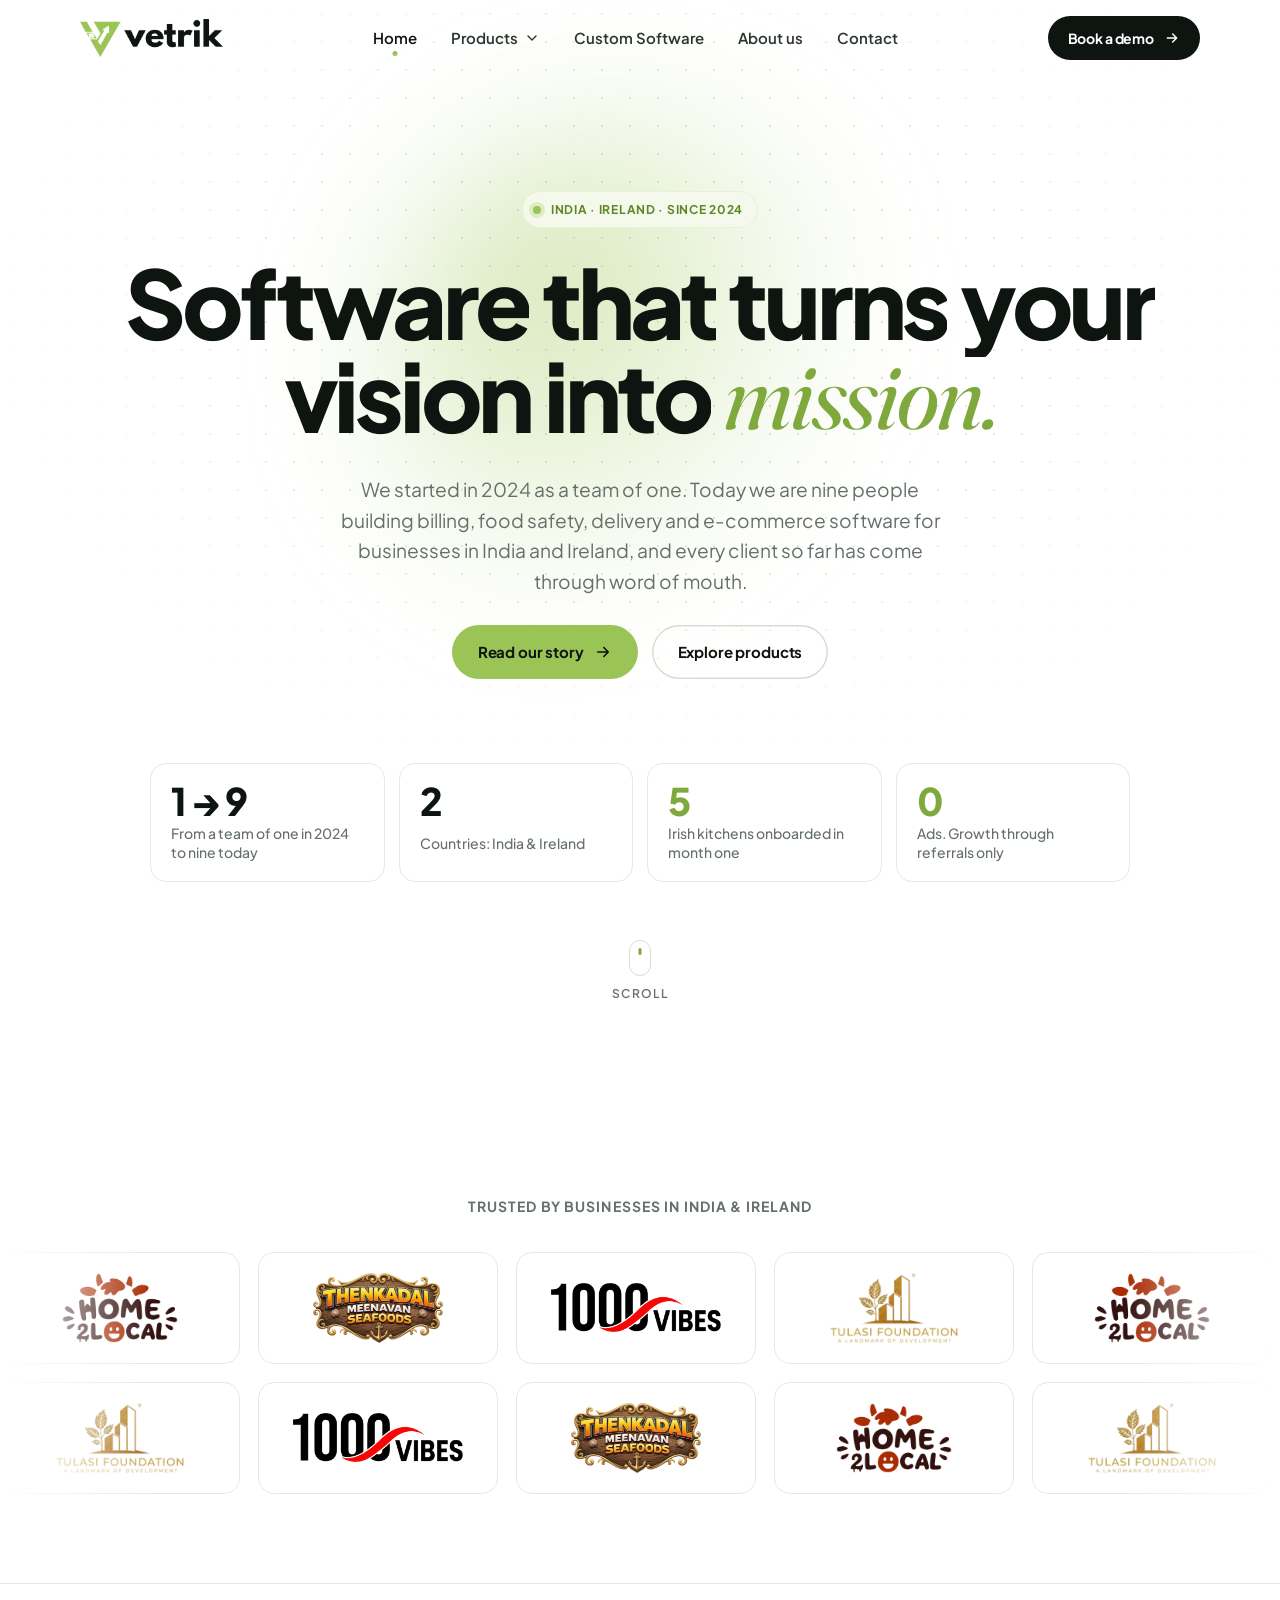
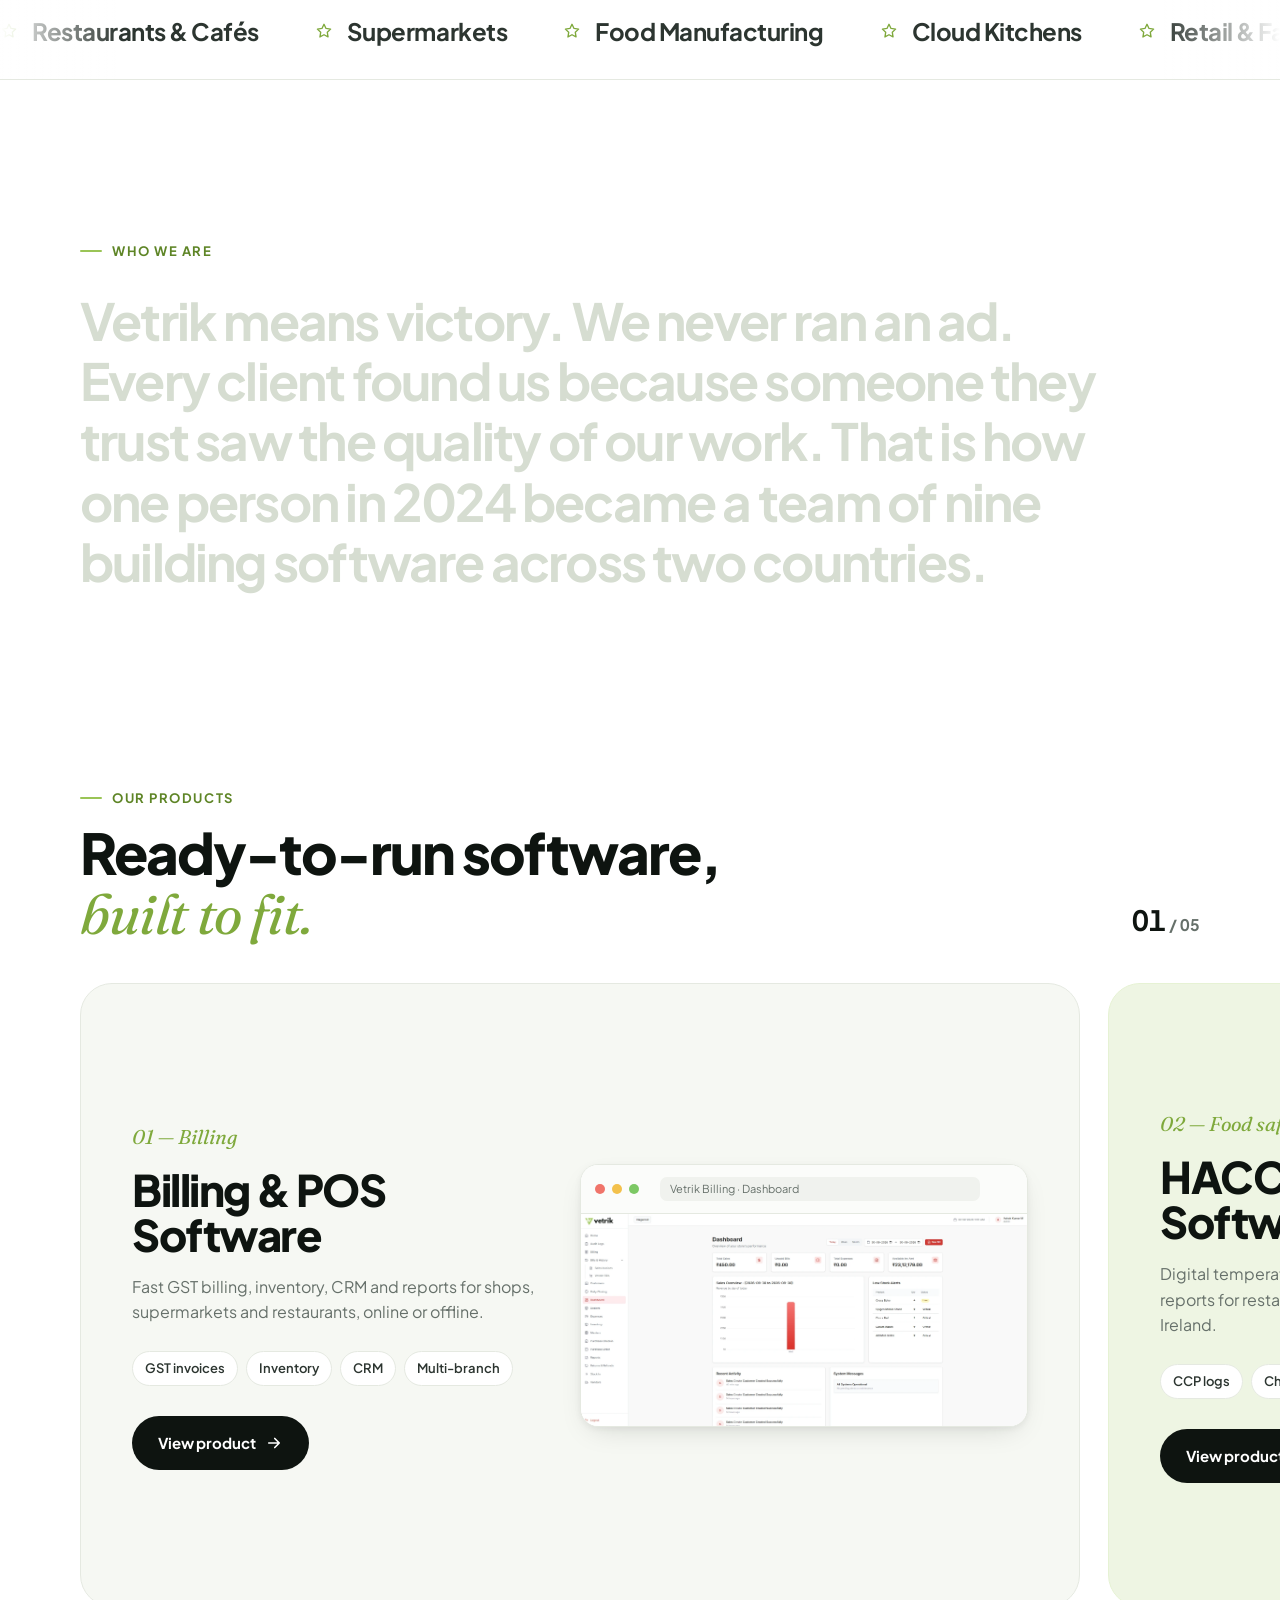
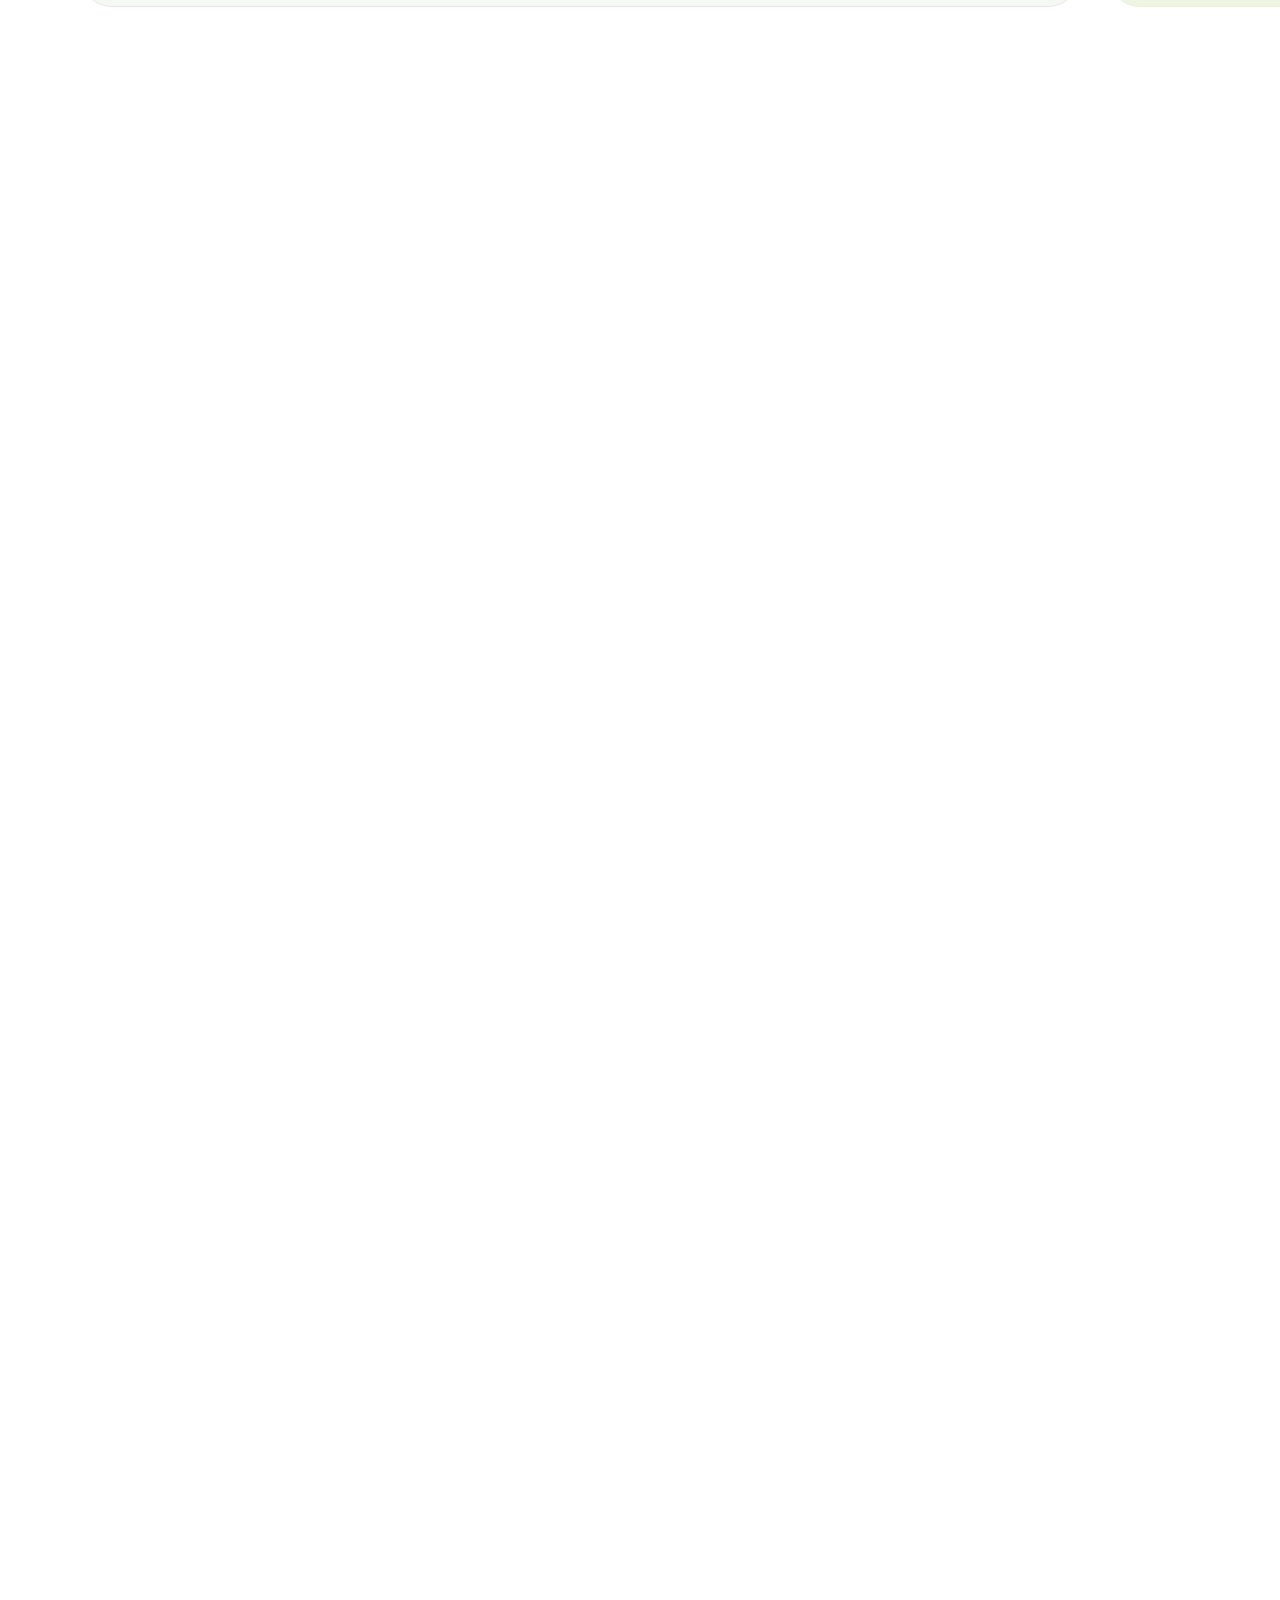
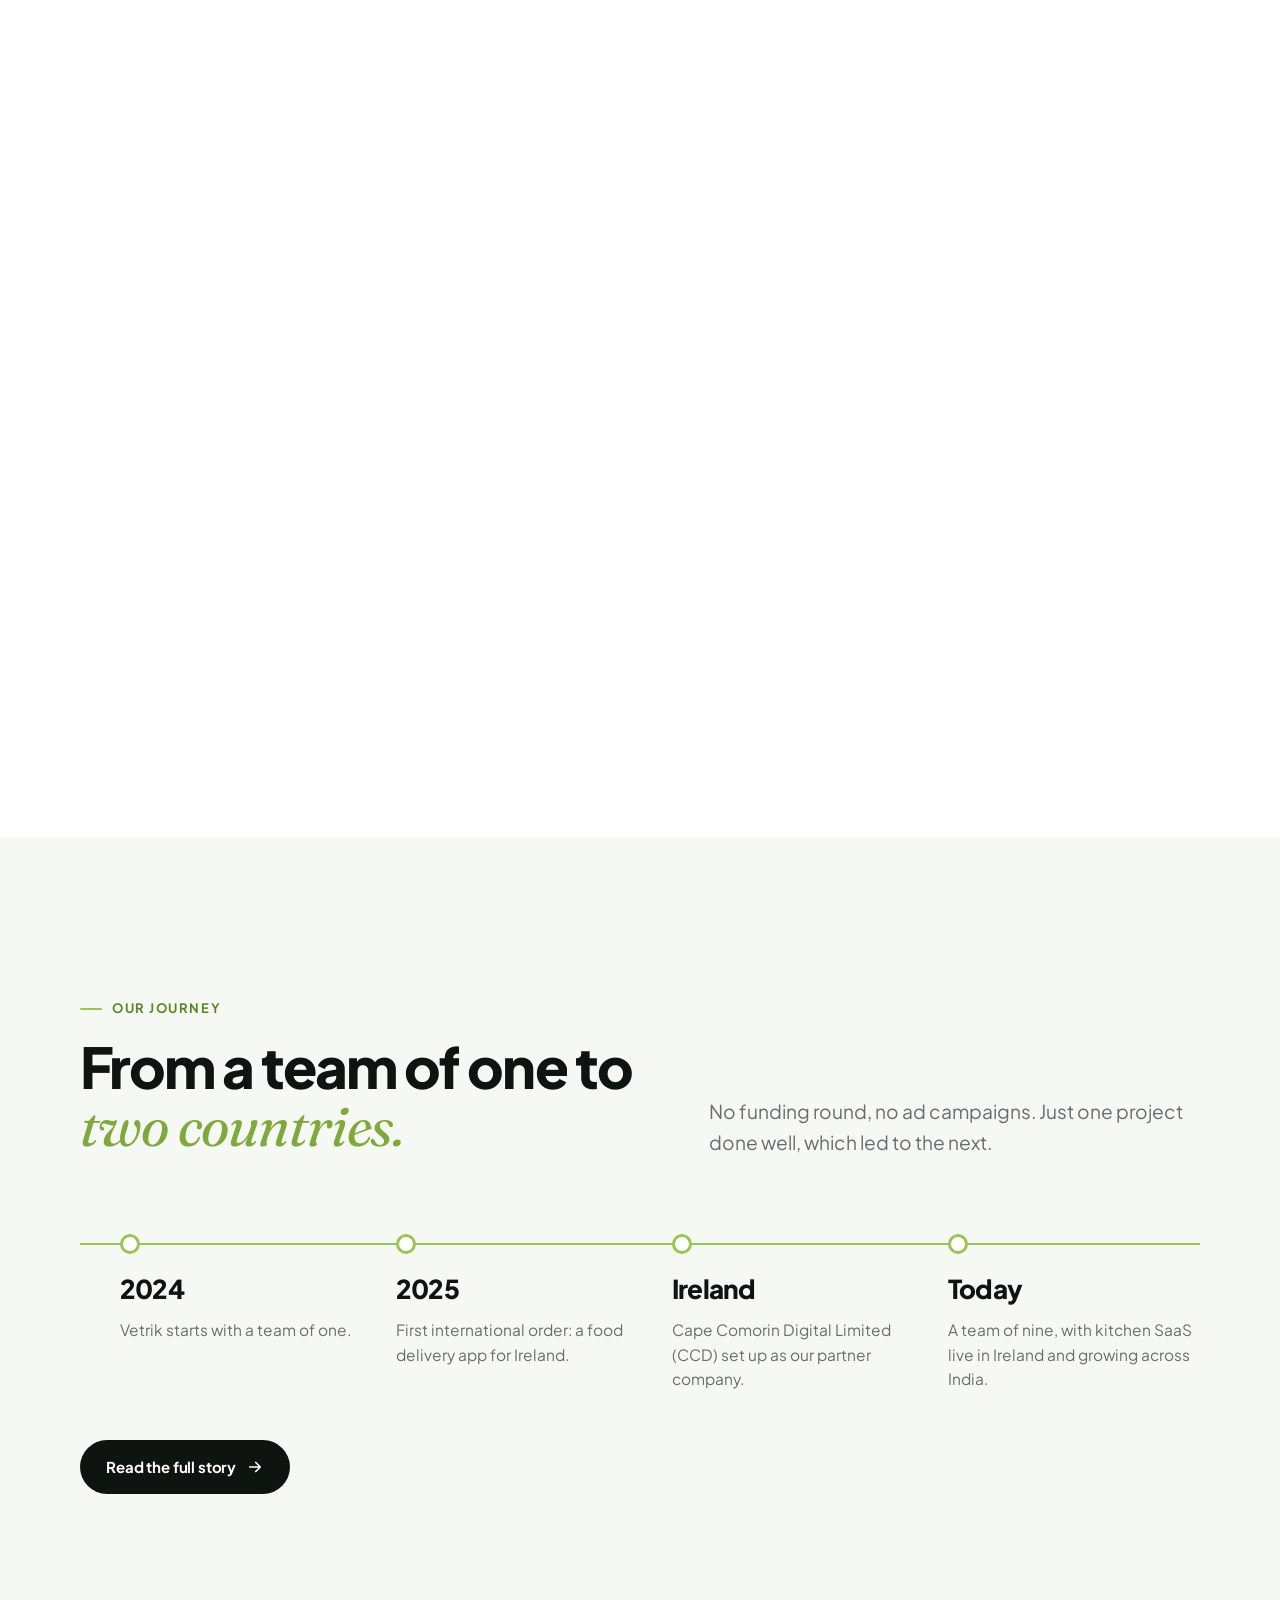
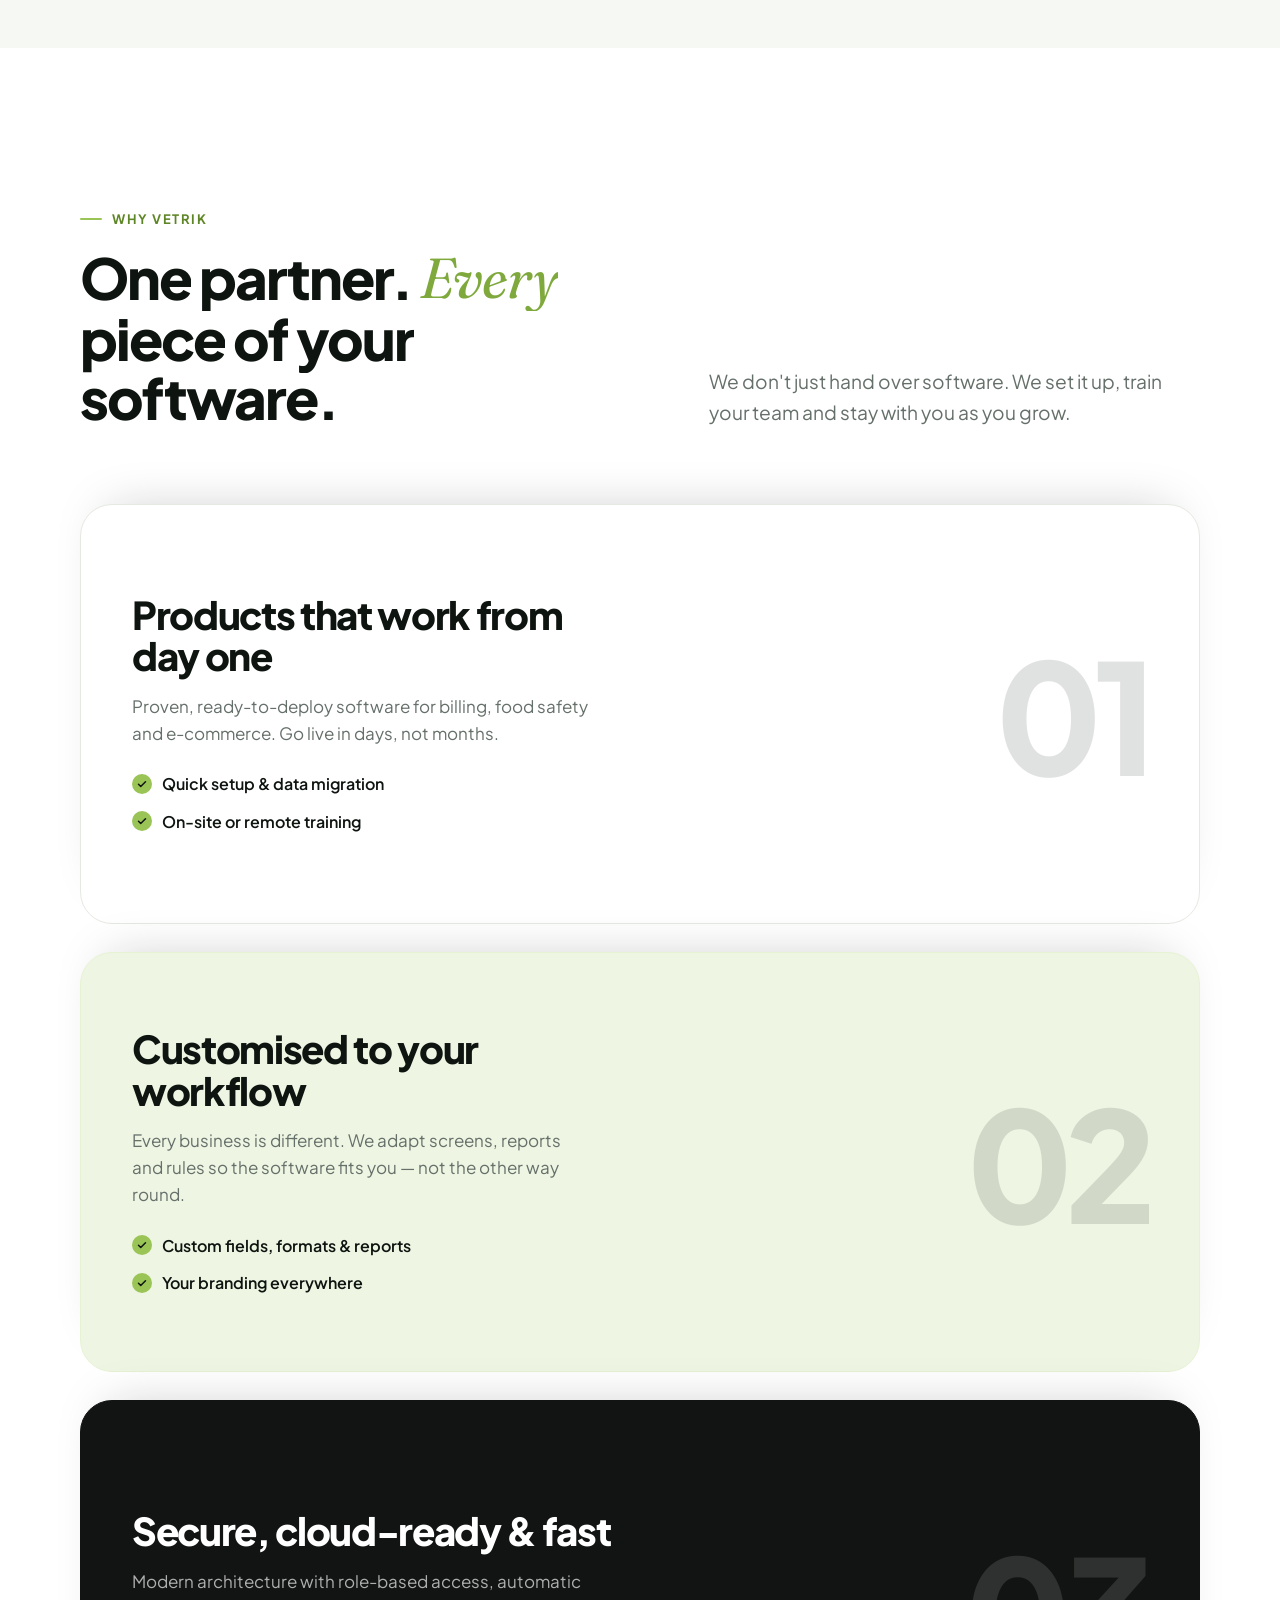
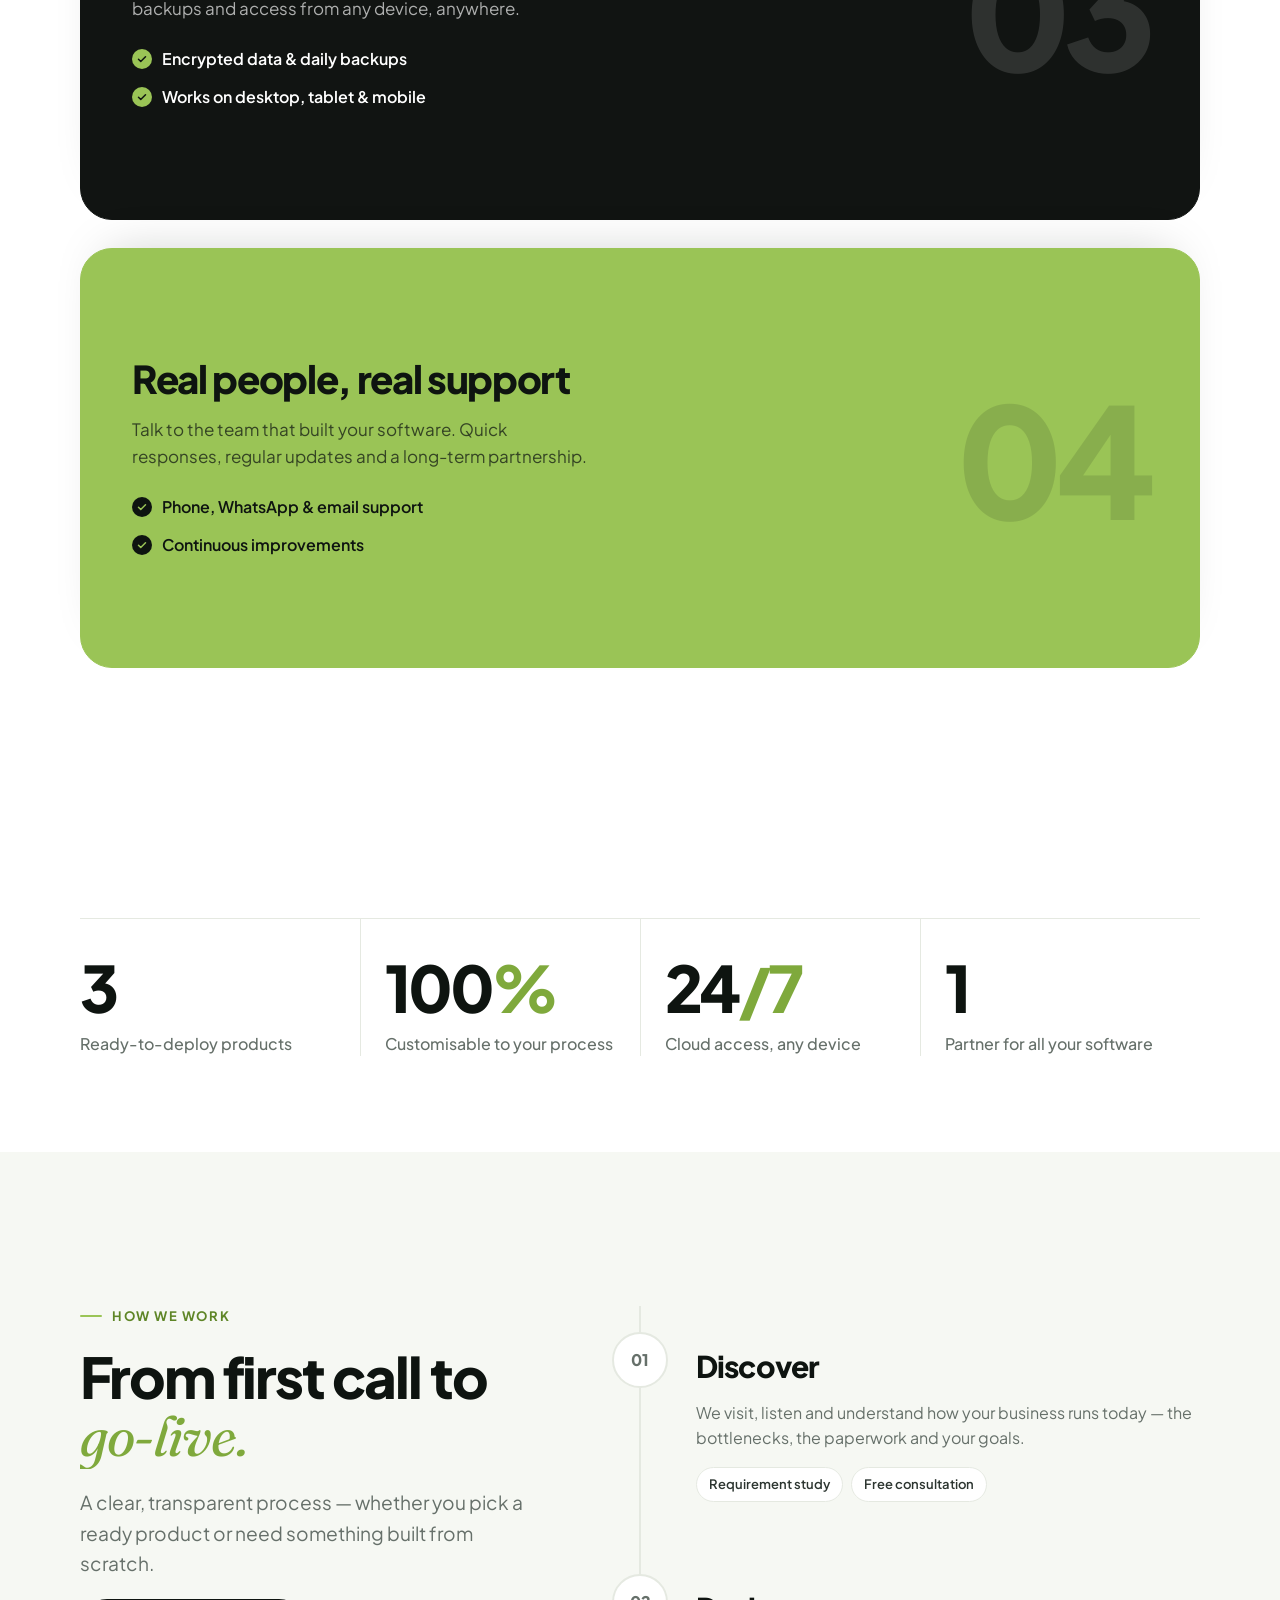
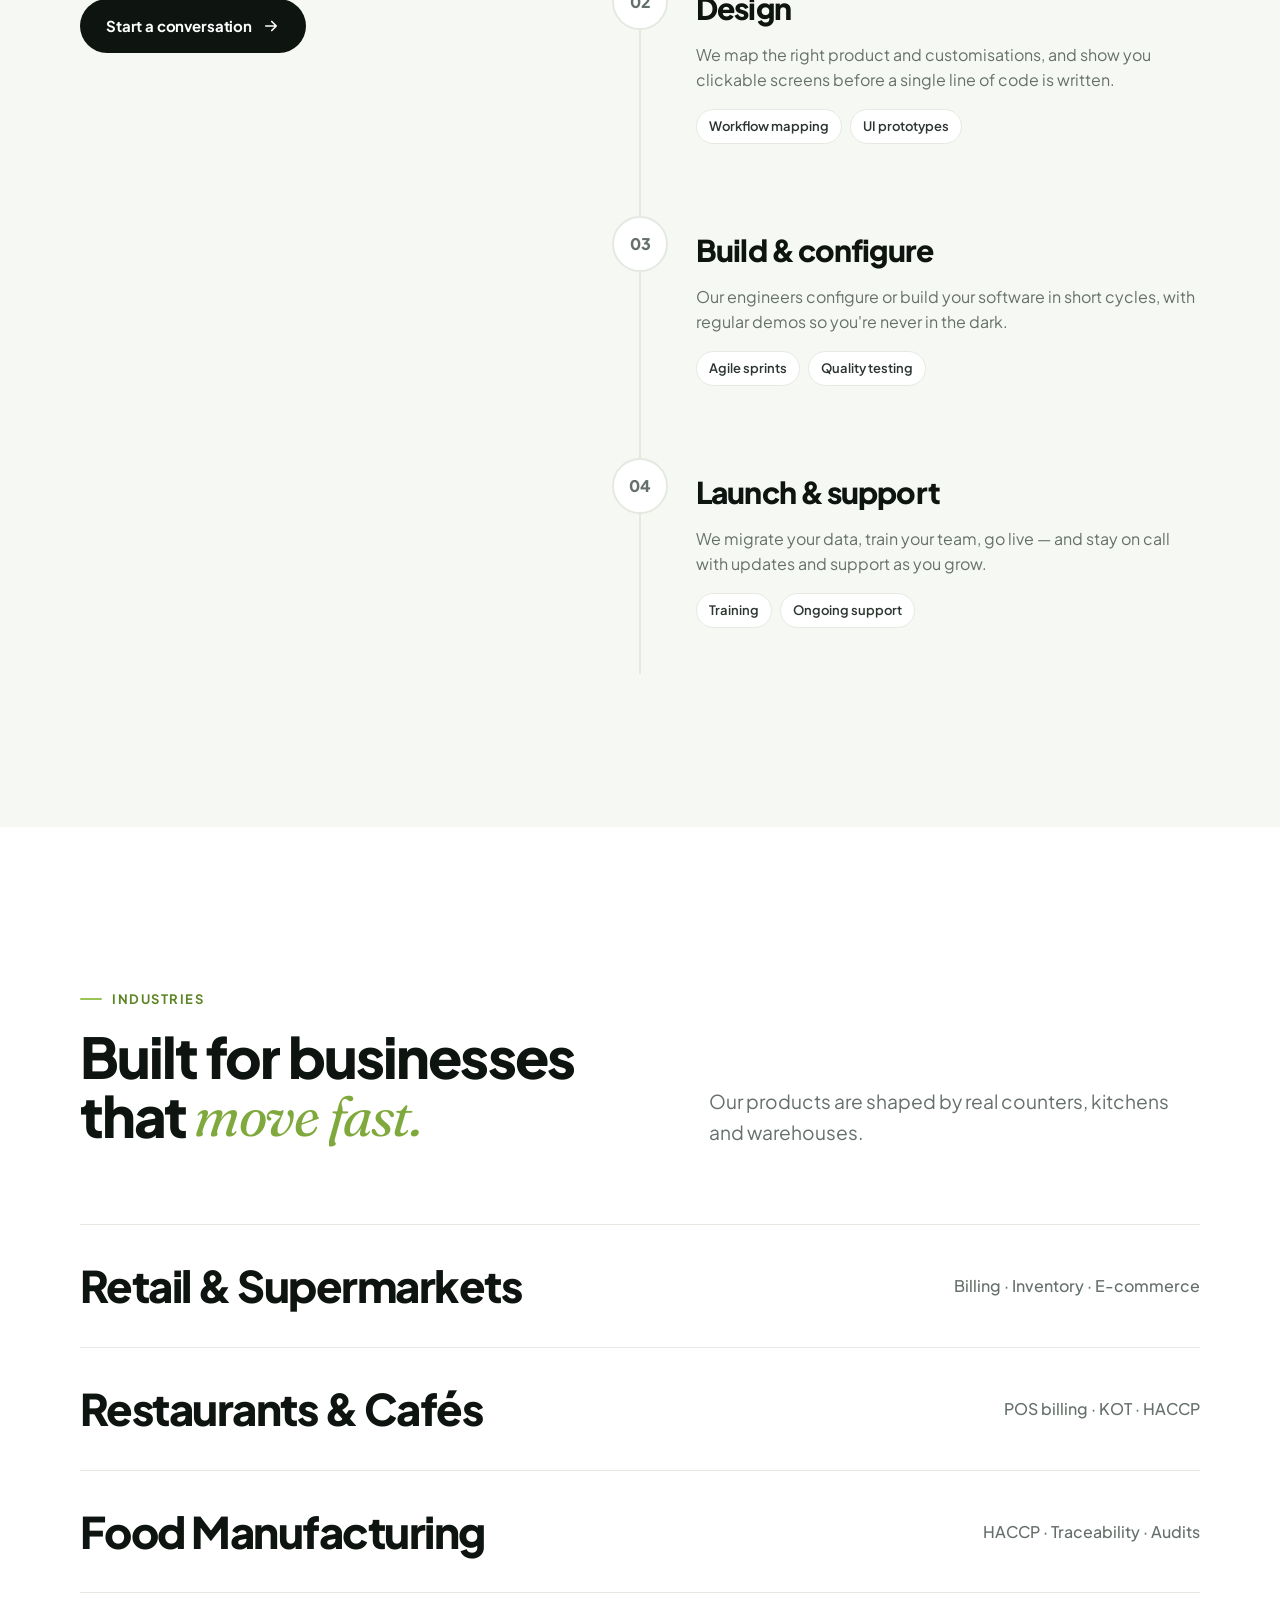
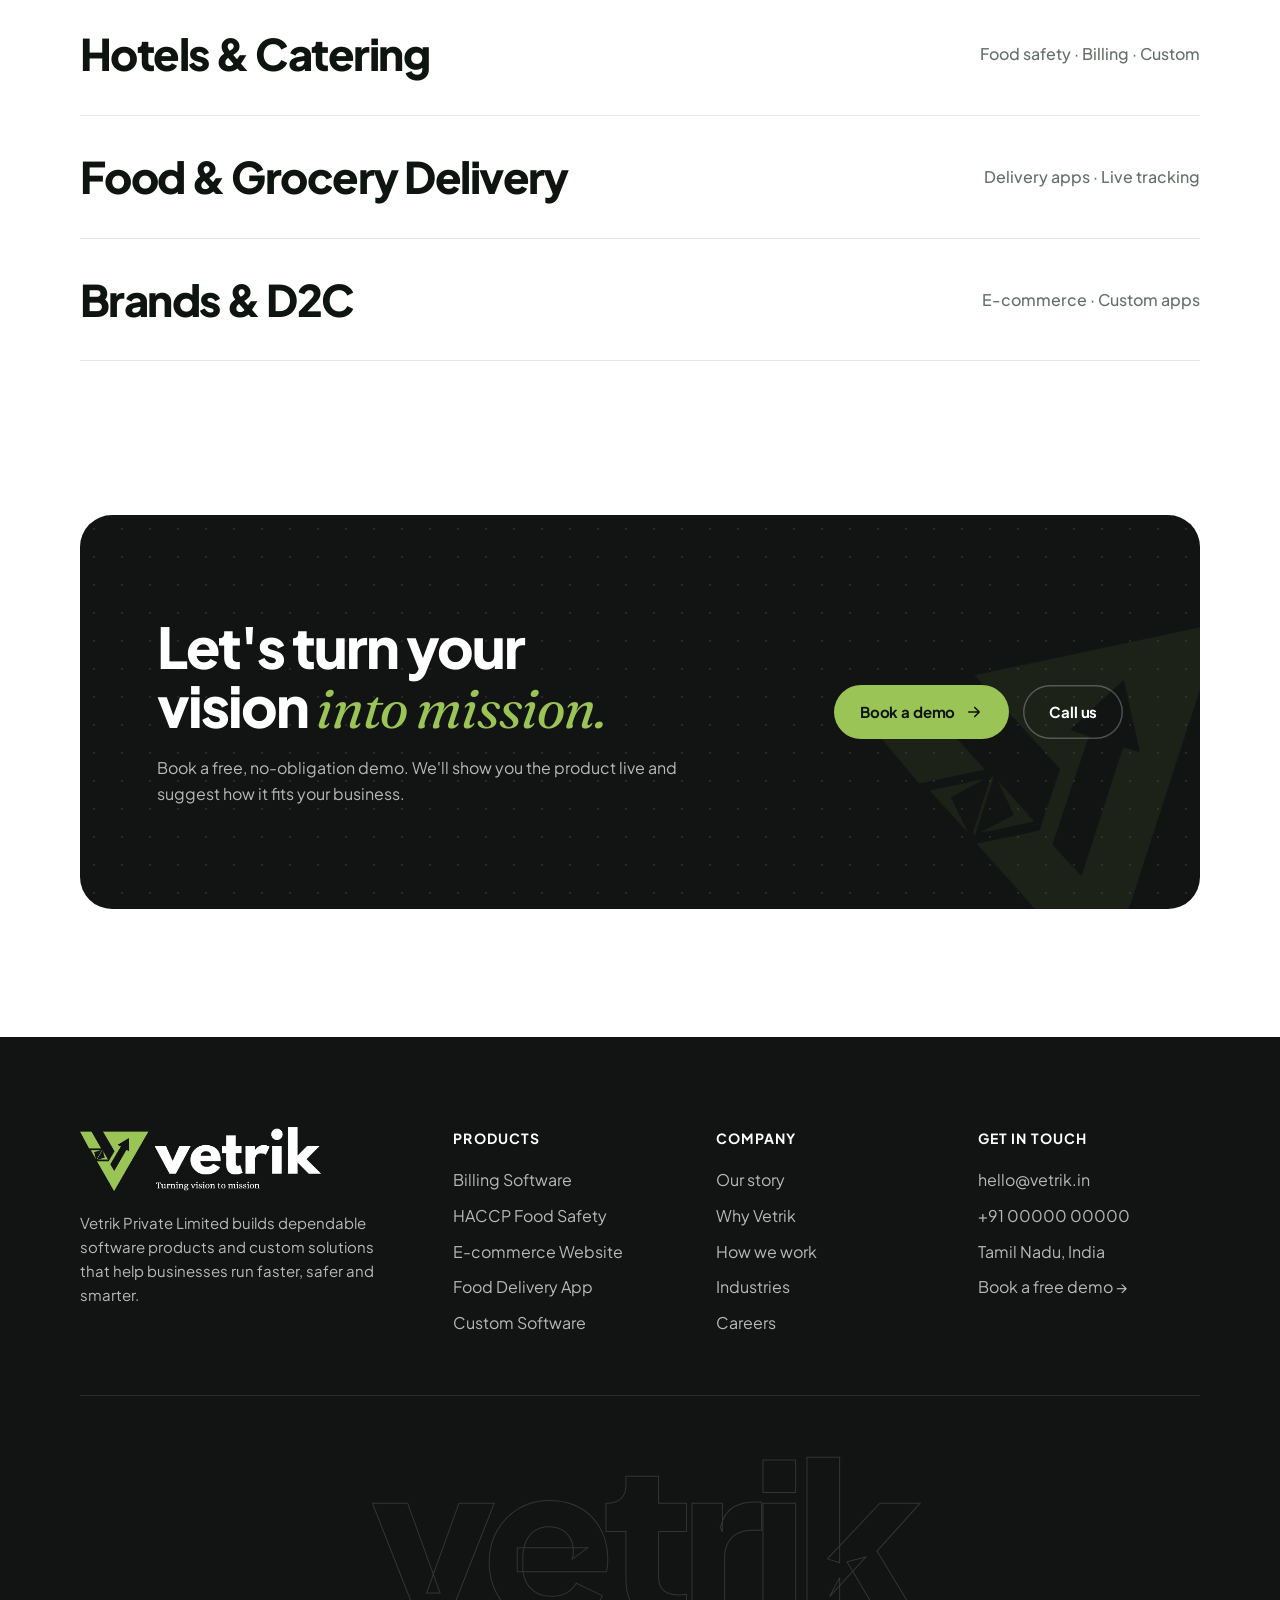
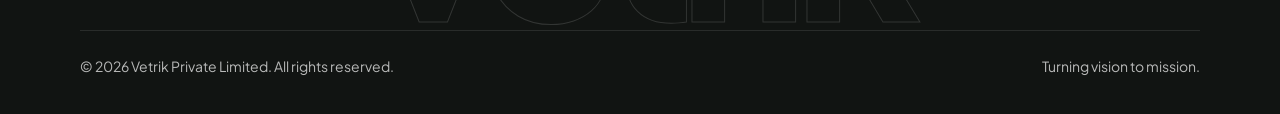
==== commit e810c310: "Add CCD and Tulasi logos, Tulasi chapter and team-of-nine ending - Real Tulasi Foundation logo (gold" ====
--- a/index.html
+++ b/index.html
@@ -52,13 +52,13 @@
   <div class="container hero__content">
     <span class="eyebrow eyebrow--pill" data-reveal="down">India · Ireland · Since 2024</span>
     <h1 class="h-display hero__title" data-split>Software that turns your vision into <span class="serif">mission.</span></h1>
-    <p class="lead" data-reveal="up" style="--delay:450ms">We started in 2024 as a team of one. Today we build billing, food safety, delivery and e-commerce software for businesses in India and Ireland, and every client so far has come through word of mouth.</p>
+    <p class="lead" data-reveal="up" style="--delay:450ms">We started in 2024 as a team of one. Today we are nine people building billing, food safety, delivery and e-commerce software for businesses in India and Ireland, and every client so far has come through word of mouth.</p>
     <div class="btn-row" data-reveal="up" style="--delay:600ms">
       <a class="btn btn--brand" href="about.html" data-magnetic>Read our story <span class="arrow"><svg width="18" height="18" viewBox="0 0 24 24" fill="none" stroke="currentColor" stroke-width="2.2" stroke-linecap="round" stroke-linejoin="round" aria-hidden="true"><path d="M5 12h14M13 6l6 6-6 6"/></svg></span></a>
       <a class="btn btn--ghost" href="#products" data-magnetic>Explore products</a>
     </div>
     <ul class="hero__facts" data-stagger="110">
-      <li data-reveal="up"><b>2024</b><span>Started with a team of one</span></li>
+      <li data-reveal="up"><b>1 → 9</b><span>From a team of one in 2024 to nine today</span></li>
       <li data-reveal="up"><b>2</b><span>Countries: India &amp; Ireland</span></li>
       <li data-reveal="up"><b>5</b><span>Irish kitchens onboarded in month one</span></li>
       <li data-reveal="up"><b>0</b><span>Ads. Growth through referrals only</span></li>
@@ -78,34 +78,34 @@
         <div class="logo-card"><img src="assets/img/home2local-logo.png" alt="Home2Local" width="600" height="362" loading="lazy"></div>
         <div class="logo-card"><img src="assets/img/clients/thenkadal-meenavan.png" alt="Thenkadal Meenavan Seafoods" width="520" height="278" loading="lazy"></div>
         <div class="logo-card"><img src="assets/img/clients/1000-vibes.png" alt="1000 Vibes" width="600" height="172" loading="lazy"></div>
-        <div class="logo-card"><img src="assets/img/clients/tulasi-foundation.svg" alt="Tulasi Foundation" width="240" height="64" loading="lazy"></div>
+        <div class="logo-card"><img src="assets/img/clients/tulasi-foundation.png" alt="Tulasi Foundation" width="600" height="326" loading="lazy"></div>
         <div class="logo-card" aria-hidden="true"><img src="assets/img/home2local-logo.png" alt="" width="600" height="362" loading="lazy"></div>
         <div class="logo-card" aria-hidden="true"><img src="assets/img/clients/thenkadal-meenavan.png" alt="" width="520" height="278" loading="lazy"></div>
         <div class="logo-card" aria-hidden="true"><img src="assets/img/clients/1000-vibes.png" alt="" width="600" height="172" loading="lazy"></div>
-        <div class="logo-card" aria-hidden="true"><img src="assets/img/clients/tulasi-foundation.svg" alt="" width="240" height="64" loading="lazy"></div>
+        <div class="logo-card" aria-hidden="true"><img src="assets/img/clients/tulasi-foundation.png" alt="" width="600" height="326" loading="lazy"></div>
         <div class="logo-card" aria-hidden="true"><img src="assets/img/home2local-logo.png" alt="" width="600" height="362" loading="lazy"></div>
         <div class="logo-card" aria-hidden="true"><img src="assets/img/clients/thenkadal-meenavan.png" alt="" width="520" height="278" loading="lazy"></div>
         <div class="logo-card" aria-hidden="true"><img src="assets/img/clients/1000-vibes.png" alt="" width="600" height="172" loading="lazy"></div>
-        <div class="logo-card" aria-hidden="true"><img src="assets/img/clients/tulasi-foundation.svg" alt="" width="240" height="64" loading="lazy"></div>
+        <div class="logo-card" aria-hidden="true"><img src="assets/img/clients/tulasi-foundation.png" alt="" width="600" height="326" loading="lazy"></div>
         <div class="logo-card" aria-hidden="true"><img src="assets/img/home2local-logo.png" alt="" width="600" height="362" loading="lazy"></div>
         <div class="logo-card" aria-hidden="true"><img src="assets/img/clients/thenkadal-meenavan.png" alt="" width="520" height="278" loading="lazy"></div>
         <div class="logo-card" aria-hidden="true"><img src="assets/img/clients/1000-vibes.png" alt="" width="600" height="172" loading="lazy"></div>
-        <div class="logo-card" aria-hidden="true"><img src="assets/img/clients/tulasi-foundation.svg" alt="" width="240" height="64" loading="lazy"></div>
+        <div class="logo-card" aria-hidden="true"><img src="assets/img/clients/tulasi-foundation.png" alt="" width="600" height="326" loading="lazy"></div>
       </div></div>
     <div class="logo-row logo-row--reverse" aria-hidden="true"><div class="logo-row__track">
-        <div class="logo-card"><img src="assets/img/clients/tulasi-foundation.svg" alt="" width="240" height="64" loading="lazy"></div>
+        <div class="logo-card"><img src="assets/img/clients/tulasi-foundation.png" alt="" width="600" height="326" loading="lazy"></div>
         <div class="logo-card"><img src="assets/img/clients/1000-vibes.png" alt="" width="600" height="172" loading="lazy"></div>
         <div class="logo-card"><img src="assets/img/clients/thenkadal-meenavan.png" alt="" width="520" height="278" loading="lazy"></div>
         <div class="logo-card"><img src="assets/img/home2local-logo.png" alt="" width="600" height="362" loading="lazy"></div>
-        <div class="logo-card"><img src="assets/img/clients/tulasi-foundation.svg" alt="" width="240" height="64" loading="lazy"></div>
+        <div class="logo-card"><img src="assets/img/clients/tulasi-foundation.png" alt="" width="600" height="326" loading="lazy"></div>
         <div class="logo-card"><img src="assets/img/clients/1000-vibes.png" alt="" width="600" height="172" loading="lazy"></div>
         <div class="logo-card"><img src="assets/img/clients/thenkadal-meenavan.png" alt="" width="520" height="278" loading="lazy"></div>
         <div class="logo-card"><img src="assets/img/home2local-logo.png" alt="" width="600" height="362" loading="lazy"></div>
-        <div class="logo-card"><img src="assets/img/clients/tulasi-foundation.svg" alt="" width="240" height="64" loading="lazy"></div>
+        <div class="logo-card"><img src="assets/img/clients/tulasi-foundation.png" alt="" width="600" height="326" loading="lazy"></div>
         <div class="logo-card"><img src="assets/img/clients/1000-vibes.png" alt="" width="600" height="172" loading="lazy"></div>
         <div class="logo-card"><img src="assets/img/clients/thenkadal-meenavan.png" alt="" width="520" height="278" loading="lazy"></div>
         <div class="logo-card"><img src="assets/img/home2local-logo.png" alt="" width="600" height="362" loading="lazy"></div>
-        <div class="logo-card"><img src="assets/img/clients/tulasi-foundation.svg" alt="" width="240" height="64" loading="lazy"></div>
+        <div class="logo-card"><img src="assets/img/clients/tulasi-foundation.png" alt="" width="600" height="326" loading="lazy"></div>
         <div class="logo-card"><img src="assets/img/clients/1000-vibes.png" alt="" width="600" height="172" loading="lazy"></div>
         <div class="logo-card"><img src="assets/img/clients/thenkadal-meenavan.png" alt="" width="520" height="278" loading="lazy"></div>
         <div class="logo-card"><img src="assets/img/home2local-logo.png" alt="" width="600" height="362" loading="lazy"></div>
@@ -139,7 +139,7 @@
 <section class="section">
   <div class="container">
     <span class="eyebrow" data-reveal="up">Who we are</span>
-    <p class="statement" data-statement style="margin-top:28px">Vetrik means <mark>victory.</mark> We never ran an ad. Every client found us because someone they trust saw <mark>the quality of our work</mark>. That is how one person in 2024 became a team building software across <mark>two countries.</mark></p>
+    <p class="statement" data-statement style="margin-top:28px">Vetrik means <mark>victory.</mark> We never ran an ad. Every client found us because someone they trust saw <mark>the quality of our work</mark>. That is how one person in 2024 became a team of nine building software across <mark>two countries.</mark></p>
   </div>
 </section>
 
@@ -164,7 +164,7 @@
           <div class="pcard__tags"><span class="tag">GST invoices</span><span class="tag">Inventory</span><span class="tag">CRM</span><span class="tag">Multi-branch</span></div>
           <a class="btn" href="billing-software.html">View product <span class="arrow"><svg width="18" height="18" viewBox="0 0 24 24" fill="none" stroke="currentColor" stroke-width="2.2" stroke-linecap="round" stroke-linejoin="round" aria-hidden="true"><path d="M5 12h14M13 6l6 6-6 6"/></svg></span></a>
         </div>
-        <div class="pcard__visual"><div class="art" data-inview><div class="art__ring"></div><div class="art__ring art__ring--2"></div><div class="art__core"><svg width="54" height="54" viewBox="0 0 24 24" fill="none" stroke="currentColor" stroke-width="1.5" stroke-linecap="round" stroke-linejoin="round" aria-hidden="true"><path d="M5 3h14v18l-3-2-2 2-2-2-2 2-2-2-3 2z"/><path d="M9 8h6M9 12h6M9 16h3"/></svg></div><span class="art__chip art__chip--1"><svg width="16" height="16" viewBox="0 0 24 24" fill="none" stroke="currentColor" stroke-width="2.0" stroke-linecap="round" stroke-linejoin="round" aria-hidden="true"><path d="M13 2L4 14h7l-1 8 9-12h-7z"/></svg> Bill in seconds</span><span class="art__chip art__chip--2"><svg width="16" height="16" viewBox="0 0 24 24" fill="none" stroke="currentColor" stroke-width="2.0" stroke-linecap="round" stroke-linejoin="round" aria-hidden="true"><path d="M3 7.5l9-4.5 9 4.5v9L12 21l-9-4.5z"/><path d="M3 7.5l9 4.5 9-4.5M12 12v9"/></svg> Live stock</span><span class="art__chip art__chip--3"><svg width="16" height="16" viewBox="0 0 24 24" fill="none" stroke="currentColor" stroke-width="2.0" stroke-linecap="round" stroke-linejoin="round" aria-hidden="true"><path d="M4 20V10M10 20V4M16 20v-7M22 20H2"/></svg> Daily reports</span></div></div>
+        <div class="pcard__visual"><div class="window shot"><div class="window__bar"><i></i><i></i><i></i><div class="window__url">Vetrik Billing · Dashboard</div></div><img src="assets/img/screens/billing-dashboard.webp" alt="Vetrik billing software dashboard showing sales, unpaid bills, expenses, inventory value and low-stock alerts" width="1908" height="906" loading="lazy" decoding="async"></div></div>
       </article>
       <article class="pcard pcard--tint">
         <div>
@@ -174,7 +174,7 @@
           <div class="pcard__tags"><span class="tag">CCP logs</span><span class="tag">Checklists</span><span class="tag">Sign-offs</span><span class="tag">Audits</span></div>
           <a class="btn" href="haccp-software.html">View product <span class="arrow"><svg width="18" height="18" viewBox="0 0 24 24" fill="none" stroke="currentColor" stroke-width="2.2" stroke-linecap="round" stroke-linejoin="round" aria-hidden="true"><path d="M5 12h14M13 6l6 6-6 6"/></svg></span></a>
         </div>
-        <div class="pcard__visual"><div class="art" data-inview><div class="art__ring"></div><div class="art__ring art__ring--2"></div><div class="art__core"><svg width="54" height="54" viewBox="0 0 24 24" fill="none" stroke="currentColor" stroke-width="1.5" stroke-linecap="round" stroke-linejoin="round" aria-hidden="true"><path d="M12 3l8 3v6c0 5-3.5 8-8 9-4.5-1-8-4-8-9V6z"/><path d="M8.5 12l2.5 2.5 4.5-5"/></svg></div><span class="art__chip art__chip--1"><svg width="16" height="16" viewBox="0 0 24 24" fill="none" stroke="currentColor" stroke-width="2.0" stroke-linecap="round" stroke-linejoin="round" aria-hidden="true"><path d="M14 14.8V5a2 2 0 0 0-4 0v9.8a4 4 0 1 0 4 0z"/><path d="M12 11v6"/></svg> Fridge 3.2°C ✓</span><span class="art__chip art__chip--2"><svg width="16" height="16" viewBox="0 0 24 24" fill="none" stroke="currentColor" stroke-width="2.0" stroke-linecap="round" stroke-linejoin="round" aria-hidden="true"><rect x="5" y="4" width="14" height="18" rx="2.5"/><path d="M9 4V3h6v1M9 11l2 2 4-4M9 17h6"/></svg> Checklist done</span><span class="art__chip art__chip--3"><svg width="16" height="16" viewBox="0 0 24 24" fill="none" stroke="currentColor" stroke-width="2.0" stroke-linecap="round" stroke-linejoin="round" aria-hidden="true"><path d="M6 2.5h8l5 5V21a.5.5 0 0 1-.5.5h-12A.5.5 0 0 1 6 21z"/><path d="M14 2.5V8h5M9 13h6M9 17h6"/></svg> Audit ready</span></div></div>
+        <div class="pcard__visual"><div class="window shot"><div class="window__bar"><i></i><i></i><i></i><div class="window__url">Chef2Comply · HACCP dashboard</div></div><img src="assets/img/screens/haccp-dashboard.webp" alt="HACCP food safety software dashboard with daily logs for deliveries, fridges, cooking, hot hold, thawing and cleaning" width="1466" height="904" loading="lazy" decoding="async"></div></div>
       </article>
       <article class="pcard pcard--dark">
         <div>
@@ -184,7 +184,17 @@
           <div class="pcard__tags"><span class="tag">Online payments</span><span class="tag">Branding</span><span class="tag">SEO</span><span class="tag">Admin panel</span></div>
           <a class="btn btn--brand" href="ecommerce-website.html">View product <span class="arrow"><svg width="18" height="18" viewBox="0 0 24 24" fill="none" stroke="currentColor" stroke-width="2.2" stroke-linecap="round" stroke-linejoin="round" aria-hidden="true"><path d="M5 12h14M13 6l6 6-6 6"/></svg></span></a>
         </div>
-        <div class="pcard__visual"><div class="art art--dark" data-inview><div class="art__ring"></div><div class="art__ring art__ring--2"></div><div class="art__core"><svg width="54" height="54" viewBox="0 0 24 24" fill="none" stroke="currentColor" stroke-width="1.5" stroke-linecap="round" stroke-linejoin="round" aria-hidden="true"><circle cx="9" cy="20" r="1.5"/><circle cx="18" cy="20" r="1.5"/><path d="M2 3h3l2.5 12h11l2-8H6.2"/></svg></div><span class="art__chip art__chip--1"><svg width="16" height="16" viewBox="0 0 24 24" fill="none" stroke="currentColor" stroke-width="2.0" stroke-linecap="round" stroke-linejoin="round" aria-hidden="true"><rect x="2.5" y="5" width="19" height="14" rx="2.5"/><path d="M2.5 10h19M6 15h4"/></svg> UPI · Cards · COD</span><span class="art__chip art__chip--2"><svg width="16" height="16" viewBox="0 0 24 24" fill="none" stroke="currentColor" stroke-width="2.0" stroke-linecap="round" stroke-linejoin="round" aria-hidden="true"><path d="M2 6h12v10H2zM14 10h4l3 3v3h-7"/><circle cx="6" cy="18" r="2"/><circle cx="17" cy="18" r="2"/></svg> Shipped</span><span class="art__chip art__chip--3"><svg width="16" height="16" viewBox="0 0 24 24" fill="none" stroke="currentColor" stroke-width="2.0" stroke-linecap="round" stroke-linejoin="round" aria-hidden="true"><path d="M3 12V4a1 1 0 0 1 1-1h8l9 9-9 9z"/><circle cx="8" cy="8" r="1.5"/></svg> Festive offers</span></div></div>
+        <div class="pcard__visual" style="display:flex;justify-content:center"><div class="phone"><div class="phone__notch"></div><div class="phone__screen"><div class="store">
+  <div class="store__top"><span>yourstore</span><span>♡ 🛍</span></div>
+  <div class="store__search">Search products…</div>
+  <div class="store__banner">Festive sale<br>up to 40% off<small>Free delivery above ₹499</small></div>
+  <div class="store__grid">
+    <div class="product"><div class="product__img" style="--c1:#fbeee0;--c2:#f5d7b8"><i></i></div><div class="product__body"><b>Classic Tee</b><span>₹599</span></div></div>
+    <div class="product"><div class="product__img" style="--c1:#e7f0fb;--c2:#cadcf3"><i></i></div><div class="product__body"><b>Denim Cap</b><span>₹449</span></div></div>
+    <div class="product"><div class="product__img" style="--c1:#eef6e3;--c2:#d5e9bb"><i></i></div><div class="product__body"><b>Tote Bag</b><span>₹349</span></div></div>
+    <div class="product"><div class="product__img" style="--c1:#f7e8f0;--c2:#ecc9dc"><i></i></div><div class="product__body"><b>Sneakers</b><span>₹1,899</span></div></div>
+  </div>
+</div><div class="store__cart"><span>2 items · ₹1,048</span><span>Checkout →</span></div></div></div></div>
       </article>
       <article class="pcard pcard--tint">
         <div>
@@ -194,7 +204,7 @@
           <div class="pcard__tags"><span class="tag">Android &amp; iOS</span><span class="tag">Live tracking</span><span class="tag">Multi-shop</span><span class="tag">Admin portal</span></div>
           <a class="btn" href="food-delivery-app.html">View product <span class="arrow"><svg width="18" height="18" viewBox="0 0 24 24" fill="none" stroke="currentColor" stroke-width="2.2" stroke-linecap="round" stroke-linejoin="round" aria-hidden="true"><path d="M5 12h14M13 6l6 6-6 6"/></svg></span></a>
         </div>
-        <div class="pcard__visual"><div class="art" data-inview><div class="art__ring"></div><div class="art__ring art__ring--2"></div><div class="art__core"><svg width="54" height="54" viewBox="0 0 24 24" fill="none" stroke="currentColor" stroke-width="1.5" stroke-linecap="round" stroke-linejoin="round" aria-hidden="true"><path d="M2 6h12v10H2zM14 10h4l3 3v3h-7"/><circle cx="6" cy="18" r="2"/><circle cx="17" cy="18" r="2"/></svg></div><span class="art__chip art__chip--1"><svg width="16" height="16" viewBox="0 0 24 24" fill="none" stroke="currentColor" stroke-width="2.0" stroke-linecap="round" stroke-linejoin="round" aria-hidden="true"><rect x="6" y="2.5" width="12" height="19" rx="3"/><path d="M11 18h2"/></svg> Order placed</span><span class="art__chip art__chip--2"><svg width="16" height="16" viewBox="0 0 24 24" fill="none" stroke="currentColor" stroke-width="2.0" stroke-linecap="round" stroke-linejoin="round" aria-hidden="true"><path d="M12 21s-7-6.2-7-12a7 7 0 0 1 14 0c0 5.8-7 12-7 12z"/><circle cx="12" cy="9" r="2.5"/></svg> Rider on the way</span><span class="art__chip art__chip--3"><svg width="16" height="16" viewBox="0 0 24 24" fill="none" stroke="currentColor" stroke-width="2.0" stroke-linecap="round" stroke-linejoin="round" aria-hidden="true"><path d="M5 12.5l4.5 4.5L19 7.5"/></svg> Delivered</span></div></div>
+        <div class="pcard__visual"><div class="window shot"><div class="window__bar"><i></i><i></i><i></i><div class="window__url">Home2Local · Admin portal</div></div><img src="assets/img/screens/delivery-admin.webp" alt="Home2Local food delivery admin portal showing orders today, active shops, delivery runs and registered shops" width="1913" height="911" loading="lazy" decoding="async"></div></div>
       </article>
       <article class="pcard">
         <div>
@@ -204,7 +214,12 @@
           <div class="pcard__tags"><span class="tag">Web apps</span><span class="tag">Mobile apps</span><span class="tag">ERP / CRM</span><span class="tag">Integrations</span></div>
           <a class="btn" href="custom-software.html">Explore services <span class="arrow"><svg width="18" height="18" viewBox="0 0 24 24" fill="none" stroke="currentColor" stroke-width="2.2" stroke-linecap="round" stroke-linejoin="round" aria-hidden="true"><path d="M5 12h14M13 6l6 6-6 6"/></svg></span></a>
         </div>
-        <div class="pcard__visual"><div class="art" data-inview><div class="art__ring"></div><div class="art__ring art__ring--2"></div><div class="art__core"><svg width="54" height="54" viewBox="0 0 24 24" fill="none" stroke="currentColor" stroke-width="1.5" stroke-linecap="round" stroke-linejoin="round" aria-hidden="true"><path d="M8 7l-5 5 5 5M16 7l5 5-5 5M14 4l-4 16"/></svg></div><span class="art__chip art__chip--1"><svg width="16" height="16" viewBox="0 0 24 24" fill="none" stroke="currentColor" stroke-width="2.0" stroke-linecap="round" stroke-linejoin="round" aria-hidden="true"><circle cx="12" cy="12" r="9"/><path d="M3 12h18M12 3a14 14 0 0 1 0 18M12 3a14 14 0 0 0 0 18"/></svg> Web apps</span><span class="art__chip art__chip--2"><svg width="16" height="16" viewBox="0 0 24 24" fill="none" stroke="currentColor" stroke-width="2.0" stroke-linecap="round" stroke-linejoin="round" aria-hidden="true"><rect x="6" y="2.5" width="12" height="19" rx="3"/><path d="M11 18h2"/></svg> Mobile apps</span><span class="art__chip art__chip--3"><svg width="16" height="16" viewBox="0 0 24 24" fill="none" stroke="currentColor" stroke-width="2.0" stroke-linecap="round" stroke-linejoin="round" aria-hidden="true"><path d="M9 2v5M15 2v5M6 7h12v4a6 6 0 0 1-12 0zM12 17v5"/></svg> Integrations</span></div></div>
+        <div class="pcard__visual" style="display:grid;grid-template-columns:1fr 1fr;gap:14px">
+          <div class="card" style="padding:22px"><div class="icon-box"><svg width="22" height="22" viewBox="0 0 24 24" fill="none" stroke="currentColor" stroke-width="1.8" stroke-linecap="round" stroke-linejoin="round" aria-hidden="true"><circle cx="12" cy="12" r="9"/><path d="M3 12h18M12 3a14 14 0 0 1 0 18M12 3a14 14 0 0 0 0 18"/></svg></div><h3 style="font-size:17px">Web apps</h3></div>
+          <div class="card" style="padding:22px"><div class="icon-box"><svg width="22" height="22" viewBox="0 0 24 24" fill="none" stroke="currentColor" stroke-width="1.8" stroke-linecap="round" stroke-linejoin="round" aria-hidden="true"><rect x="6" y="2.5" width="12" height="19" rx="3"/><path d="M11 18h2"/></svg></div><h3 style="font-size:17px">Mobile apps</h3></div>
+          <div class="card" style="padding:22px"><div class="icon-box"><svg width="22" height="22" viewBox="0 0 24 24" fill="none" stroke="currentColor" stroke-width="1.8" stroke-linecap="round" stroke-linejoin="round" aria-hidden="true"><path d="M12 3l9 5-9 5-9-5z"/><path d="M3 13l9 5 9-5"/></svg></div><h3 style="font-size:17px">ERP &amp; CRM</h3></div>
+          <div class="card" style="padding:22px"><div class="icon-box"><svg width="22" height="22" viewBox="0 0 24 24" fill="none" stroke="currentColor" stroke-width="1.8" stroke-linecap="round" stroke-linejoin="round" aria-hidden="true"><path d="M9 2v5M15 2v5M6 7h12v4a6 6 0 0 1-12 0zM12 17v5"/></svg></div><h3 style="font-size:17px">Integrations</h3></div>
+        </div>
       </article>
     </div>
     <div class="container"><div class="hscroll__bar"><span></span></div></div>
@@ -224,8 +239,8 @@
     <ol class="milestones" data-inview>
       <li data-reveal="up" style="--delay:100ms"><span class="milestones__dot"></span><b>2024</b><p>Vetrik starts with a team of one.</p></li>
       <li data-reveal="up" style="--delay:250ms"><span class="milestones__dot"></span><b>2025</b><p>First international order: a food delivery app for Ireland.</p></li>
-      <li data-reveal="up" style="--delay:400ms"><span class="milestones__dot"></span><b>Ireland</b><p>Cape Comrin Digital Limited (CCD) set up as our partner company.</p></li>
-      <li data-reveal="up" style="--delay:550ms"><span class="milestones__dot"></span><b>Today</b><p>Kitchen compliance SaaS live in Ireland and expanding across India.</p></li>
+      <li data-reveal="up" style="--delay:400ms"><span class="milestones__dot"></span><b>Ireland</b><p>Cape Comorin Digital Limited (CCD) set up as our partner company.</p></li>
+      <li data-reveal="up" style="--delay:550ms"><span class="milestones__dot"></span><b>Today</b><p>A team of nine, with kitchen SaaS live in Ireland and growing across India.</p></li>
     </ol>
     <div data-reveal="up" style="margin-top:48px"><a class="btn" href="about.html" data-magnetic>Read the full story <span class="arrow"><svg width="18" height="18" viewBox="0 0 24 24" fill="none" stroke="currentColor" stroke-width="2.2" stroke-linecap="round" stroke-linejoin="round" aria-hidden="true"><path d="M5 12h14M13 6l6 6-6 6"/></svg></span></a></div>
   </div>
--- a/assets/css/style.css
+++ b/assets/css/style.css
@@ -866,34 +866,6 @@
 .hero--story .scroll-hint { margin-top: 30px; }
 @media (max-width: 860px) { .hero__facts { grid-template-columns: 1fr 1fr; } }
 
-/* Product card artwork (replaces screenshots on the home page) */
-.art { position: relative; aspect-ratio: 1 / 1; max-width: 420px; margin: 0 auto; display: grid; place-items: center; }
-.art__ring { position: absolute; inset: 8%; border-radius: 50%; border: 1.5px dashed var(--line-2); animation: spin 40s linear infinite; }
-.art__ring--2 { inset: 24%; border-style: solid; border-color: var(--brand-100); animation-duration: 60s; animation-direction: reverse; }
-.art__core {
-  position: relative; width: 38%; aspect-ratio: 1; border-radius: 30%; display: grid; place-items: center;
-  background: linear-gradient(145deg, var(--brand-400), var(--brand-600)); color: var(--ink);
-  box-shadow: 0 30px 60px -20px rgba(94, 133, 38, .6), inset 0 2px 0 rgba(255, 255, 255, .4);
-  transform: scale(.6) rotate(-12deg); opacity: 0; transition: transform 1s var(--ease), opacity .6s;
-}
-.art.is-in .art__core { transform: none; opacity: 1; }
-.art__chip {
-  position: absolute; display: inline-flex; align-items: center; gap: 8px; white-space: nowrap;
-  padding: 10px 14px; border-radius: 999px; background: #fff; border: 1px solid var(--line);
-  box-shadow: var(--shadow); font-size: 13px; font-weight: 700; color: var(--ink);
-  opacity: 0; transform: translateY(14px) scale(.9); transition: opacity .6s var(--ease), transform .8s var(--ease);
-}
-.art__chip svg { color: var(--brand-700); }
-.art__chip--1 { top: 10%; left: 2%; transition-delay: .3s; }
-.art__chip--2 { top: 44%; right: -2%; transition-delay: .45s; }
-.art__chip--3 { bottom: 10%; left: 10%; transition-delay: .6s; }
-.art.is-in .art__chip { opacity: 1; transform: none; animation: bob 6s ease-in-out infinite; }
-.art.is-in .art__chip--2 { animation-delay: -2s; }
-.art.is-in .art__chip--3 { animation-delay: -4s; }
-.art--dark .art__ring { border-color: rgba(255, 255, 255, .18); }
-.art--dark .art__ring--2 { border-color: rgba(154, 196, 86, .3); }
-@media (max-width: 860px) { .art { max-width: 340px; } .art__chip { font-size: 12px; padding: 8px 12px; } }
-
 /* Milestones teaser */
 .milestones { display: grid; grid-template-columns: repeat(4, 1fr); gap: 24px; position: relative; padding-top: 34px; margin: 0; list-style: none; }
 .milestones::before {
@@ -1015,8 +987,6 @@
 .flag { display: flex; width: 42px; height: 28px; border-radius: 5px; overflow: hidden; box-shadow: 0 0 0 1px var(--line); }
 .flag i { flex: 1; }
 .flag--in { flex-direction: column; }
-.co__mark { height: 34px; width: auto; }
-.co__mono { width: 44px; height: 44px; border-radius: 12px; display: grid; place-items: center; background: #169b62; color: #fff; font-weight: 800; font-size: 14px; letter-spacing: .02em; }
 .link-line { position: relative; width: 60px; height: 2px; background: rgba(255, 255, 255, .2); }
 .link-line span { position: absolute; inset: 0; background: var(--brand); transform: scaleX(0); transform-origin: 0 50%; transition: transform 1.2s var(--ease) .5s; }
 .story__screen.is-active .link-line span { transform: scaleX(1); }
@@ -1024,6 +994,33 @@
   position: absolute; left: 50%; top: 50%; transform: translate(-50%, -50%); width: 40px; height: 40px; border-radius: 50%;
   display: grid; place-items: center; background: var(--brand); color: var(--ink); font-style: normal;
 }
+
+.co__logo { height: 38px; width: auto; max-width: 100%; object-fit: contain; }
+
+/* Scene 6: Tulasi Foundation */
+.scene--gold { background: radial-gradient(circle at 50% 0%, #fffaf0, #f6efdc); border-color: #eadfbf; }
+.tulasi { display: grid; gap: 22px; justify-items: center; width: 100%; }
+.tulasi__logo { width: min(64%, 300px); height: auto; }
+.tulasi__cards { display: grid; grid-template-columns: 1fr 1fr; gap: 12px; width: 100%; max-width: 440px; }
+.tcard { position: relative; overflow: hidden; display: grid; gap: 4px; justify-items: start; padding: 16px; border-radius: 16px; background: #fff; border: 1px solid #eadfbf; box-shadow: var(--shadow); }
+.tcard__icon { width: 36px; height: 36px; border-radius: 10px; display: grid; place-items: center; background: #1f4d36; color: #f0d58a; margin-bottom: 6px; }
+.tcard b { font-size: 15px; }
+.tcard small { color: var(--muted); font-weight: 600; font-size: 12px; margin-bottom: 6px; }
+.tcard__build { position: absolute; left: 0; right: 0; bottom: 0; height: 4px; background: #f3ead2; overflow: hidden; }
+.tcard__build i { position: absolute; top: 0; bottom: 0; width: 40%; background: #c9a24a; animation: building 1.8s var(--ease-in-out) infinite; }
+@keyframes building { 0% { left: -40%; } 100% { left: 100%; } }
+
+/* Scene 8: team of nine */
+.team9 { display: grid; gap: 18px; justify-items: center; text-align: center; }
+.team9__grid { display: grid; grid-template-columns: repeat(3, 1fr); gap: 10px; }
+.member {
+  width: 54px; height: 54px; border-radius: 50%; display: grid; place-items: center;
+  border: 1.5px dashed rgba(255, 255, 255, .25); color: rgba(255, 255, 255, .3);
+  transition: background .5s var(--ease), color .5s, border-color .5s, transform .6s var(--ease); transition-delay: var(--d);
+}
+.member:first-child { background: var(--brand); border: 1.5px solid var(--brand); color: var(--ink); }
+.story__screen.is-active .member { background: var(--brand); border: 1.5px solid var(--brand); color: var(--ink); transform: scale(1.04); }
+.grow__title span { display: block; font-size: .55em; font-weight: 700; color: rgba(255, 255, 255, .7); margin-top: 6px; letter-spacing: -.01em; }
 
 /* Scene 5: Thenkadal */
 .sea { position: absolute; left: 0; right: 0; bottom: 0; height: 38%; z-index: -1; overflow: hidden; }
@@ -1068,6 +1065,10 @@
   .link-line { width: 34px; }
   .link-line i { width: 30px; height: 30px; }
   .kitchens__grid { gap: 6px; }
+  .member { width: 40px; height: 40px; }
+  .team9 { gap: 12px; }
+  .tcard { padding: 12px; }
+  .tcard b { font-size: 13px; }
   .order-card { bottom: 14px; padding: 10px 12px; }
   .order-card img { height: 36px; }
 }
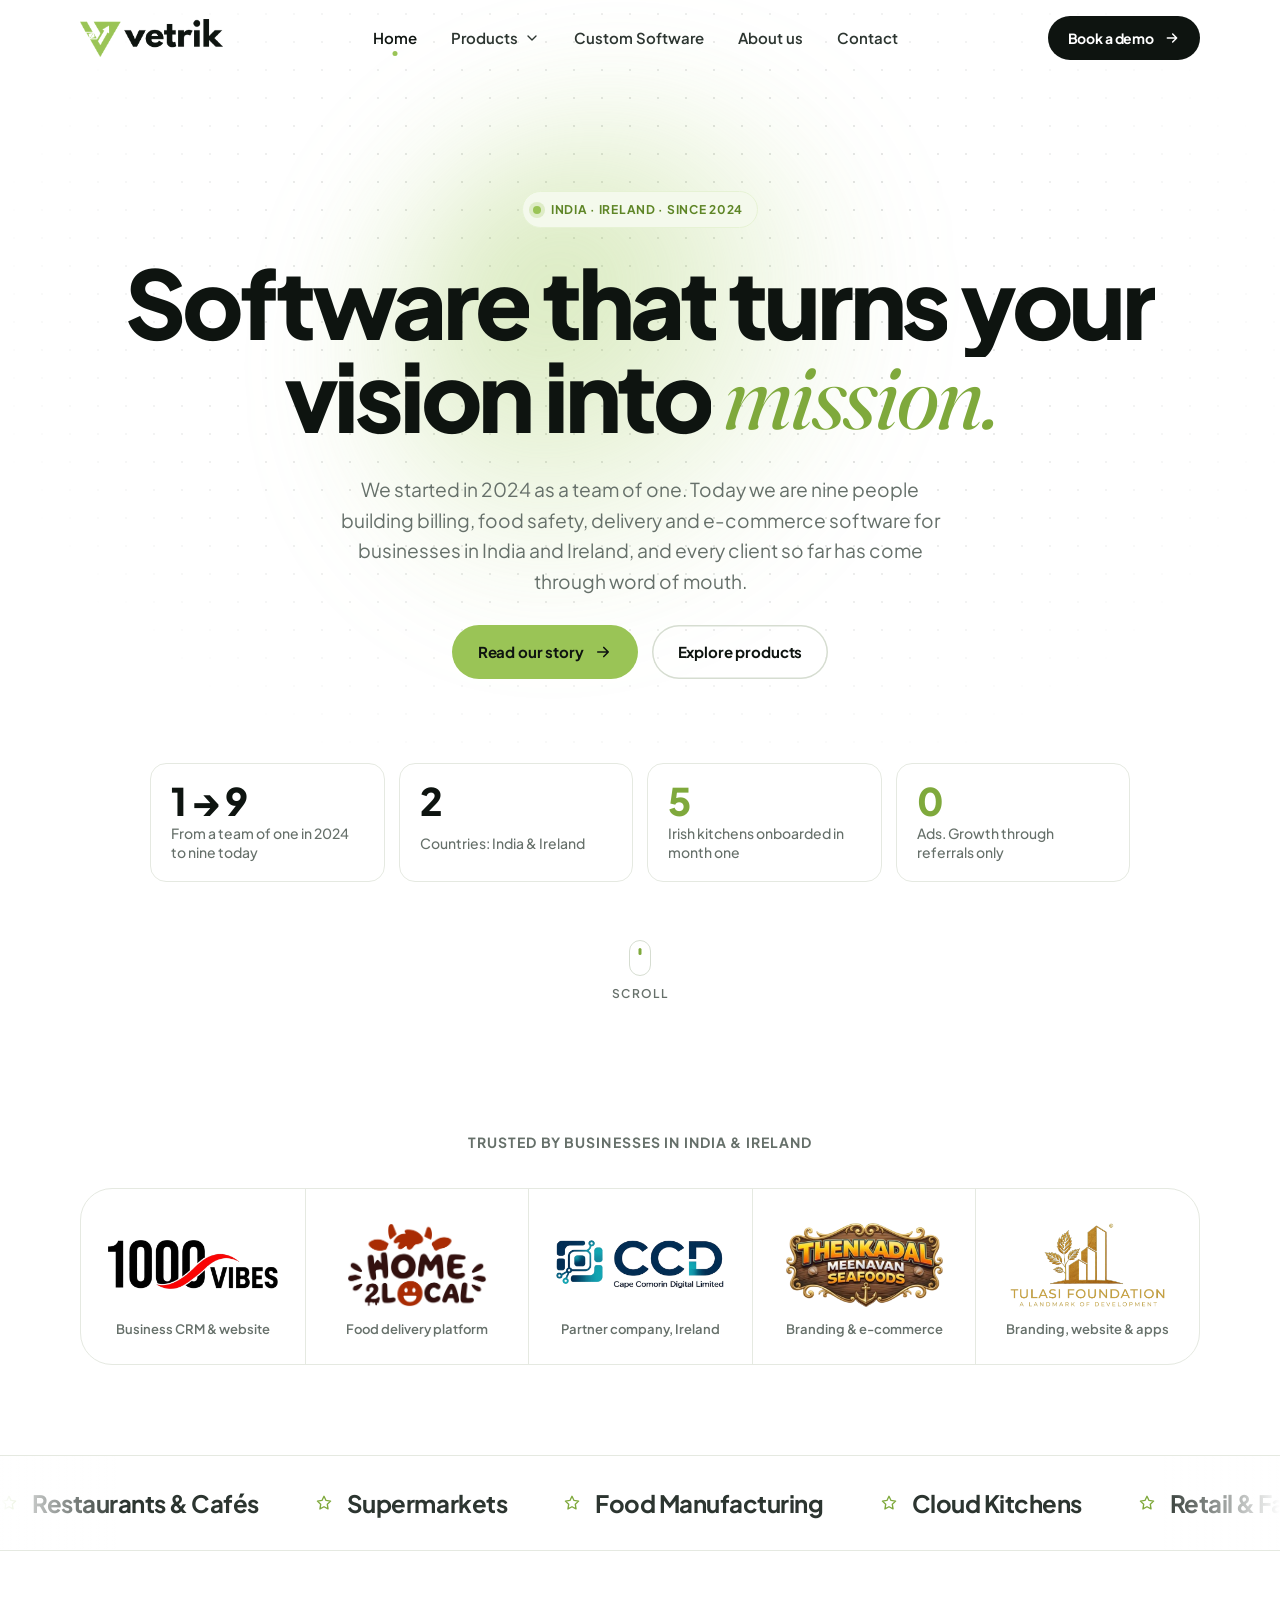
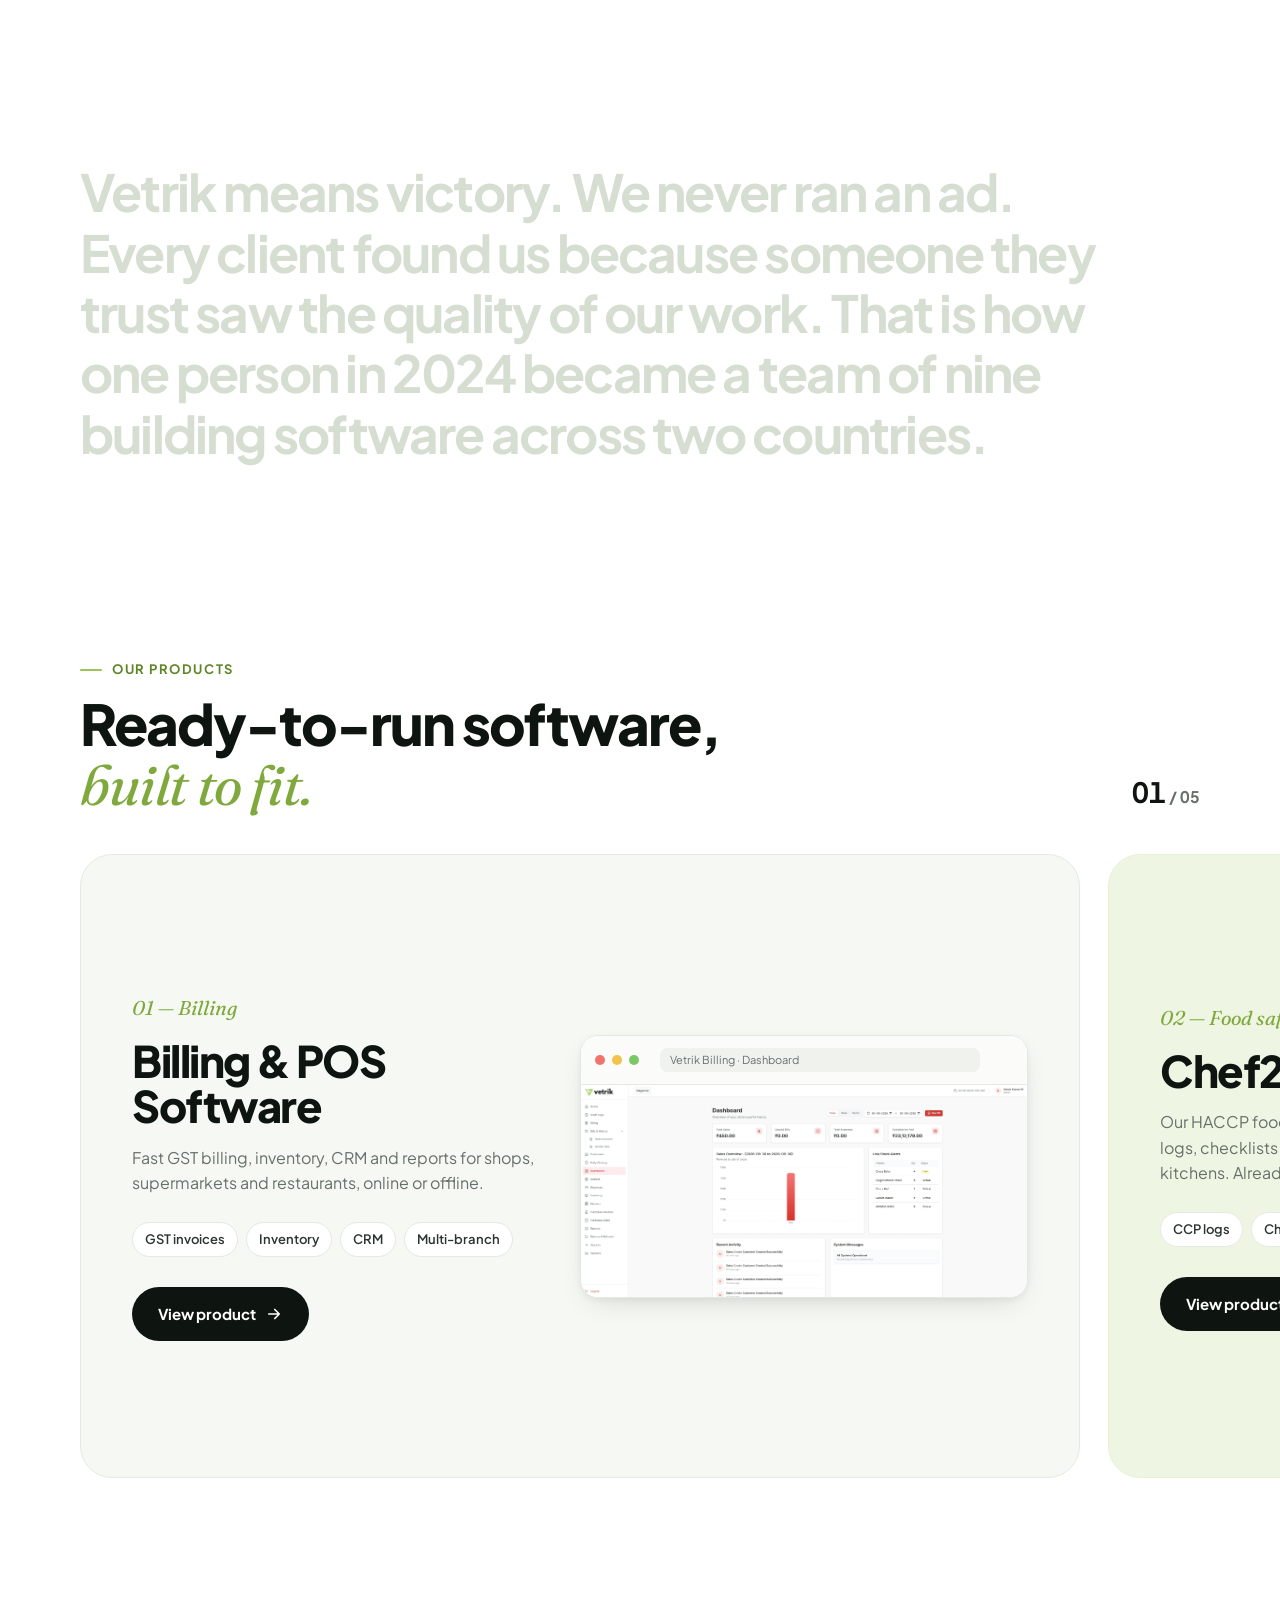
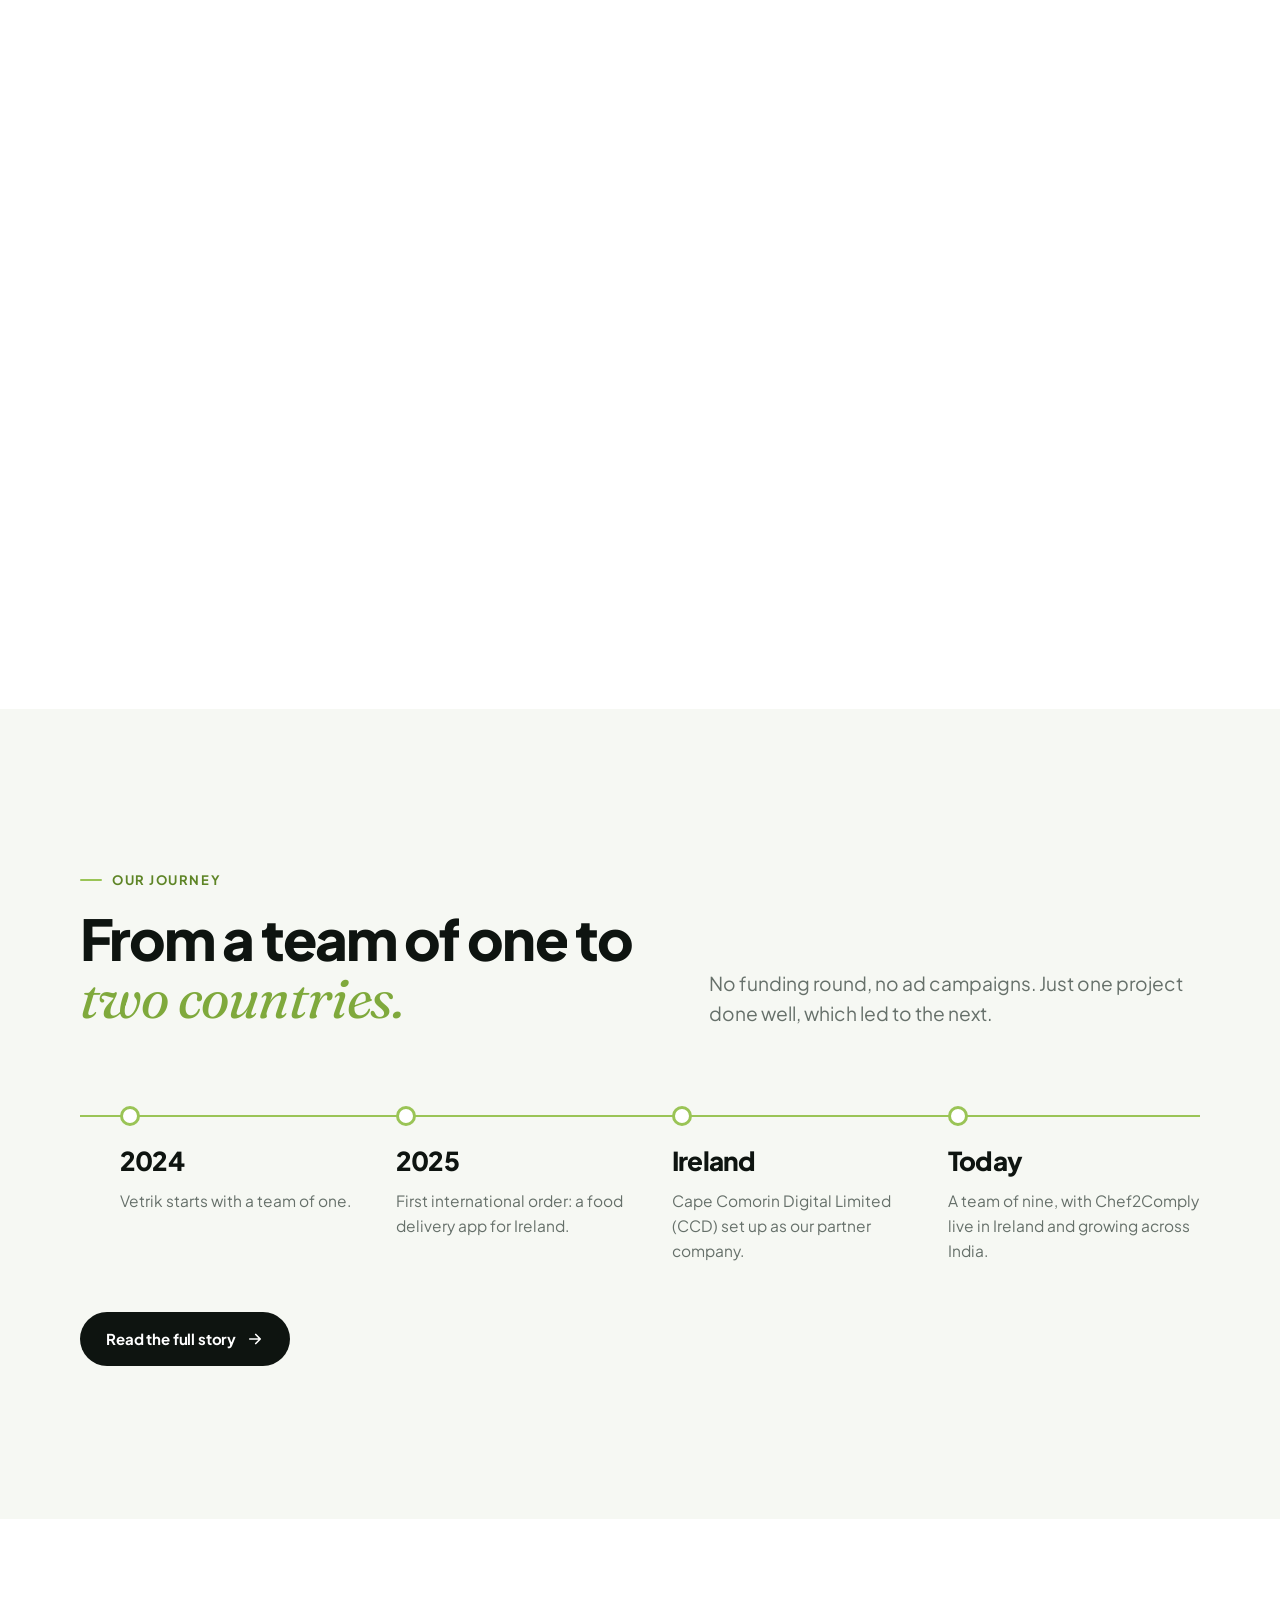
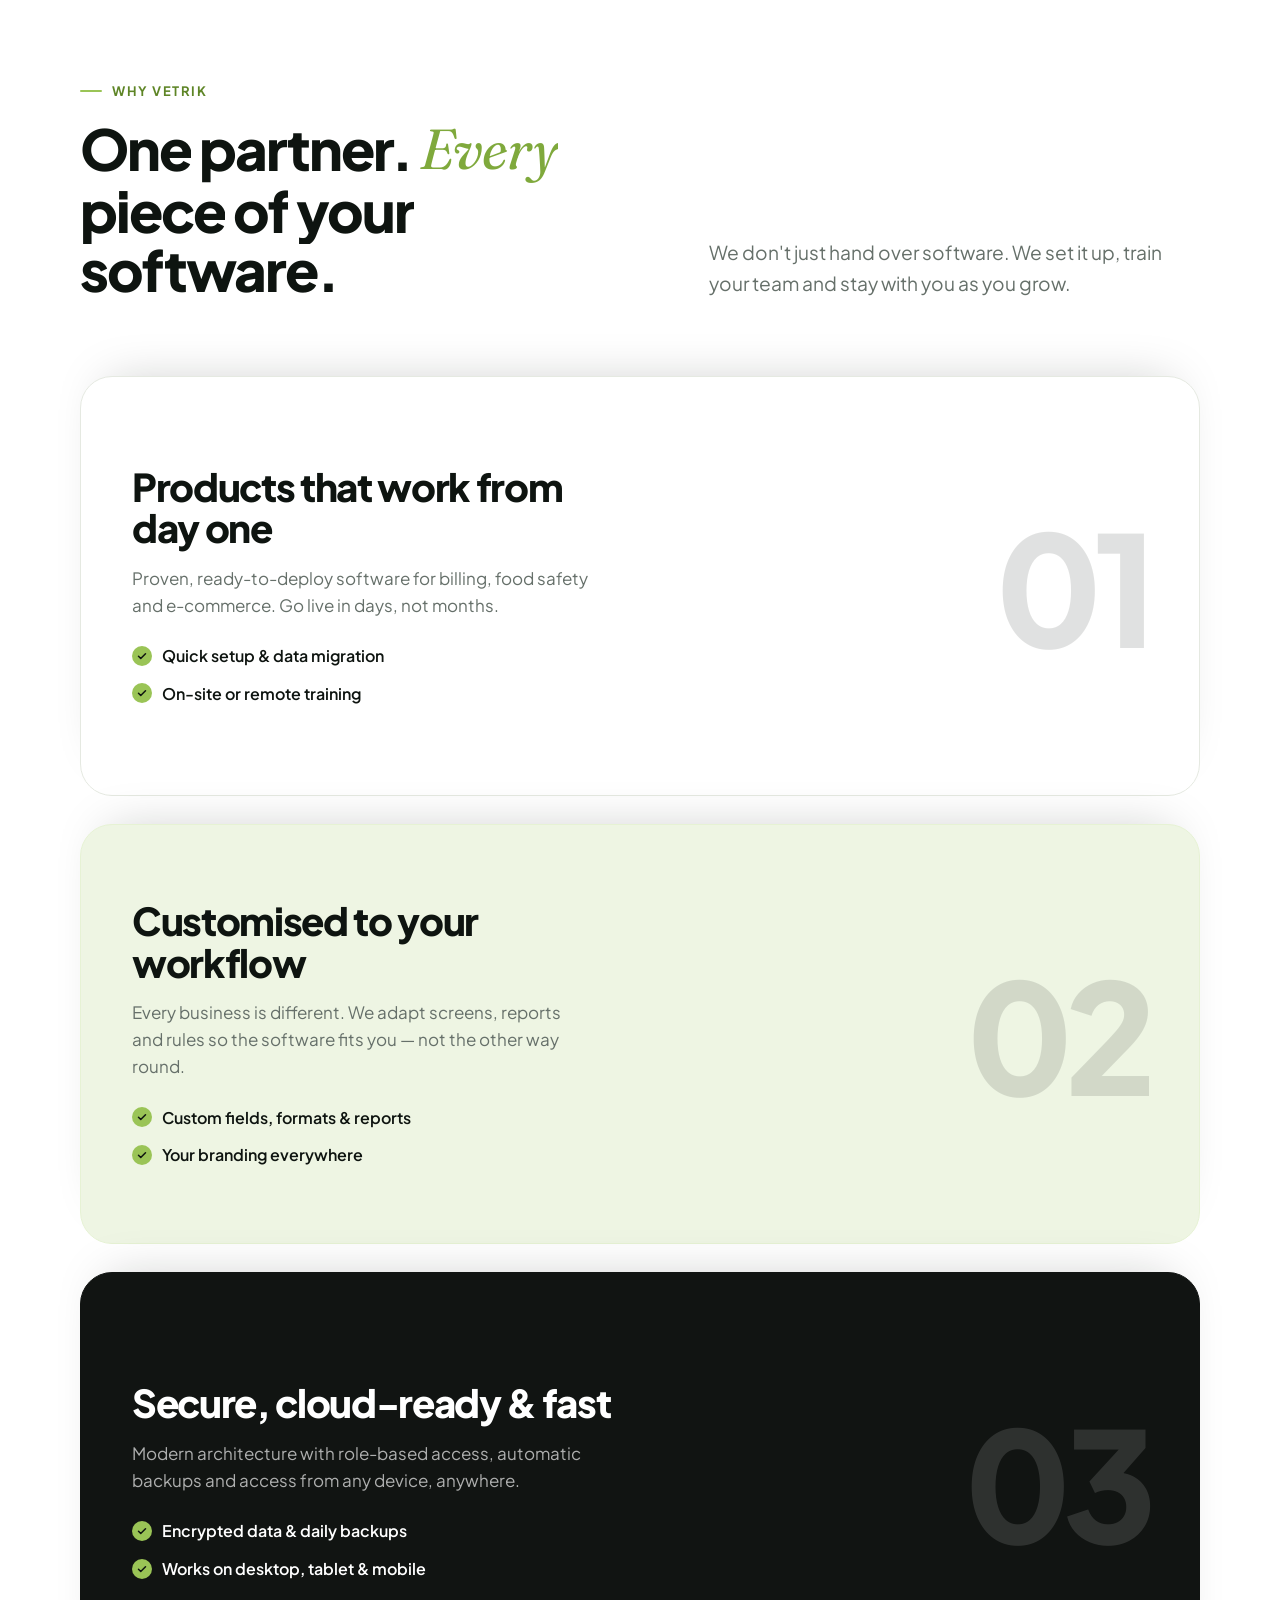
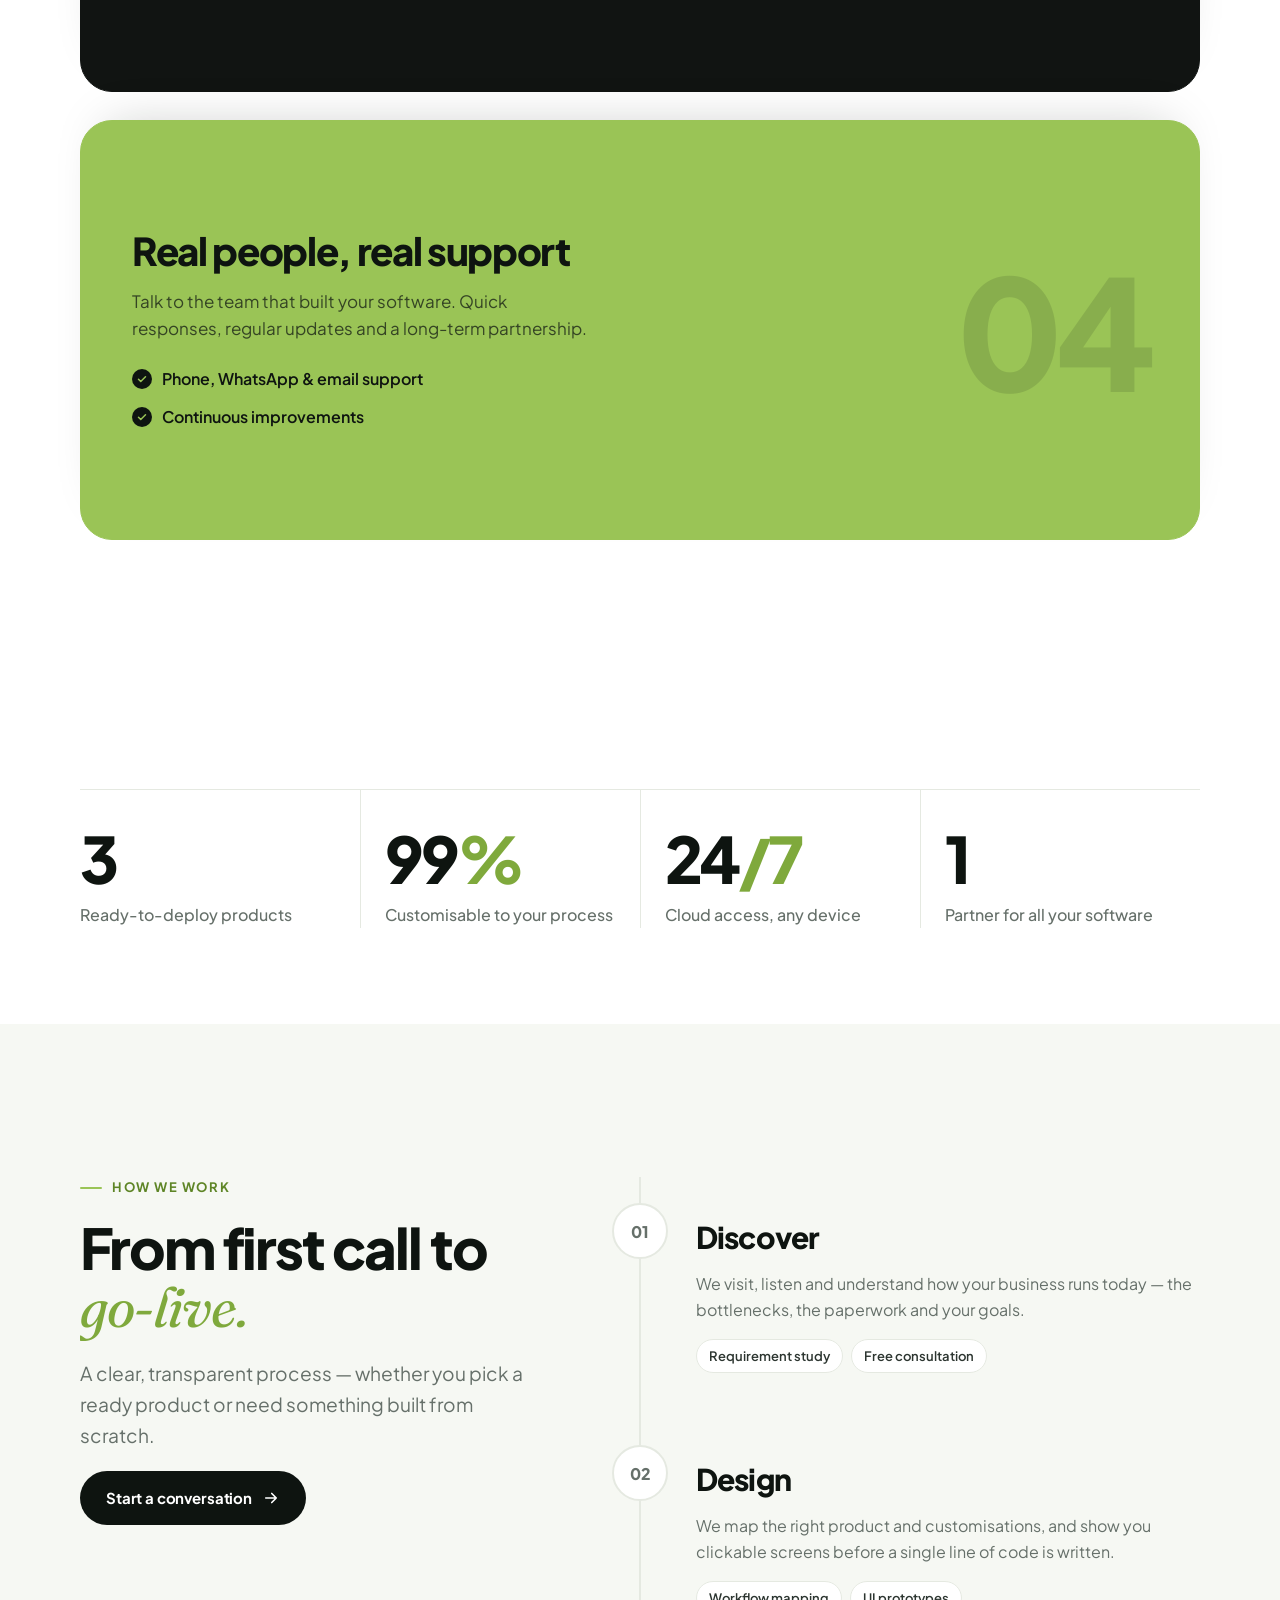
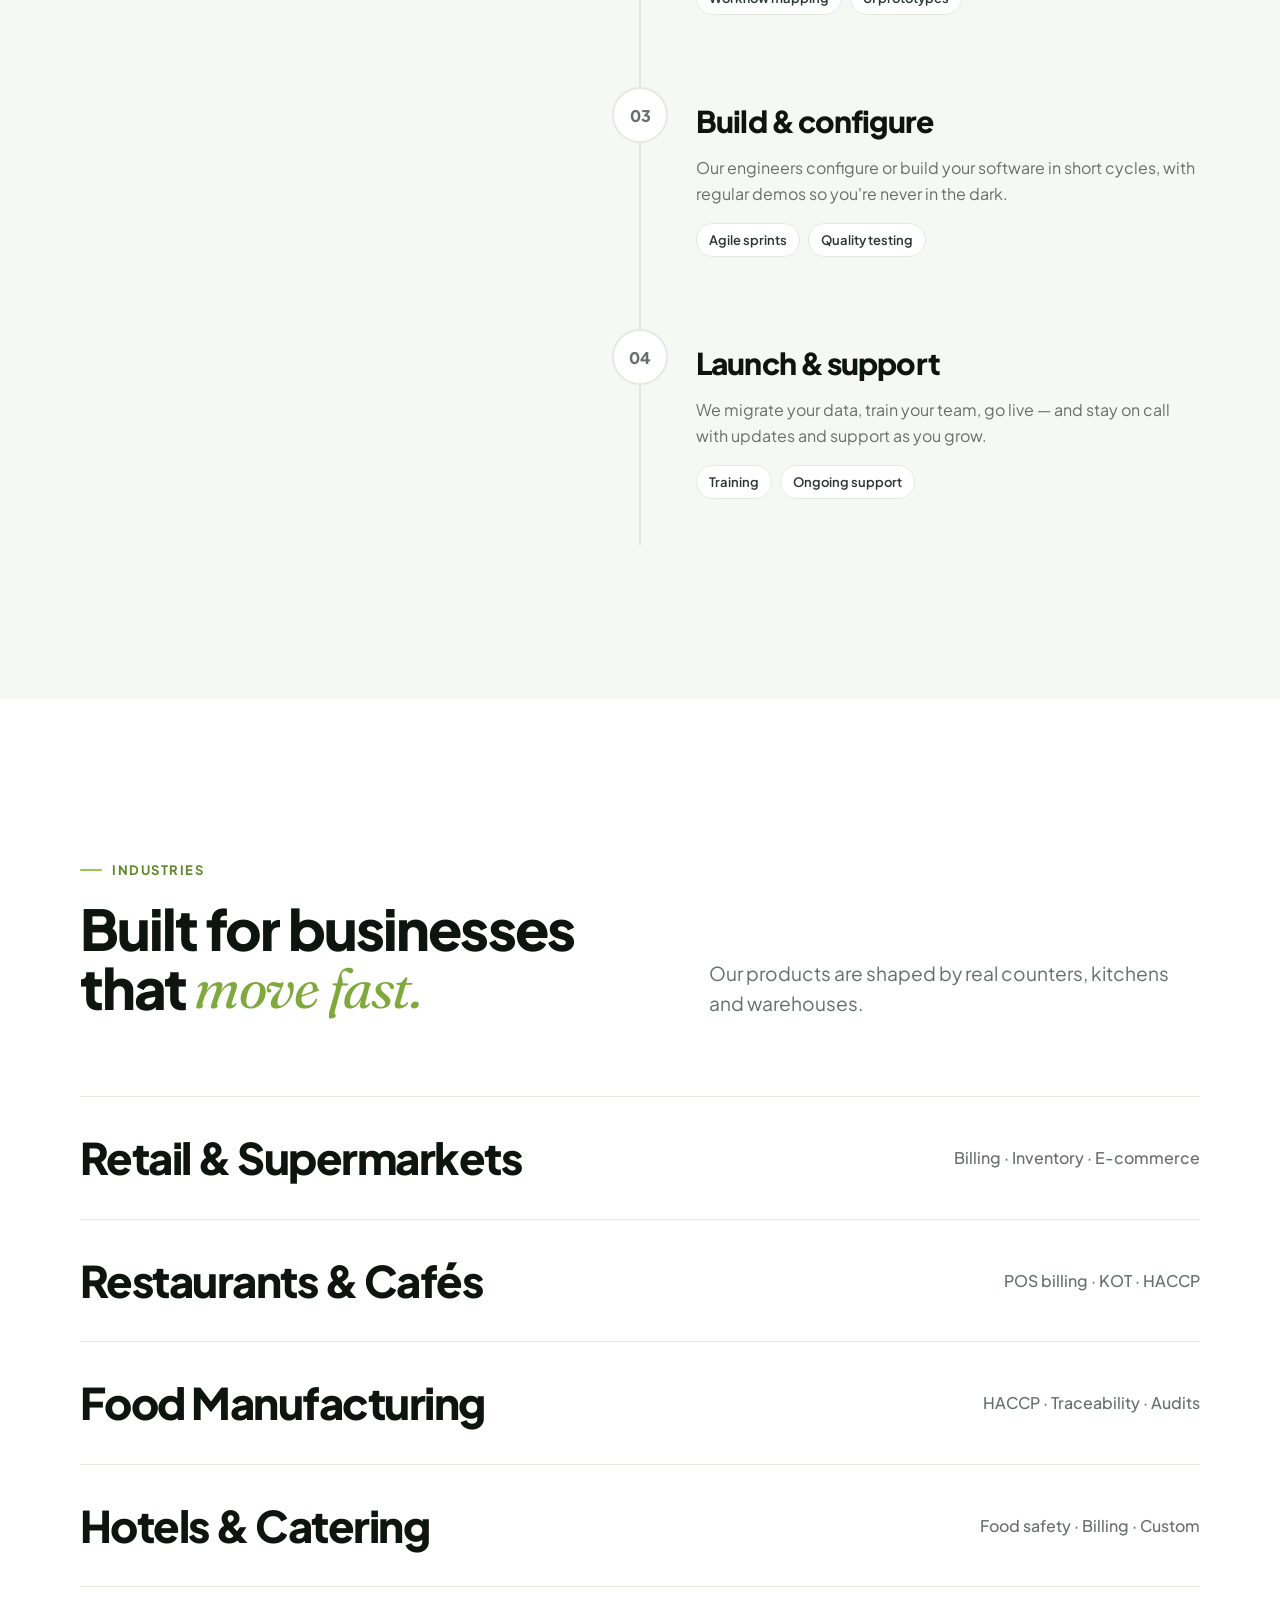
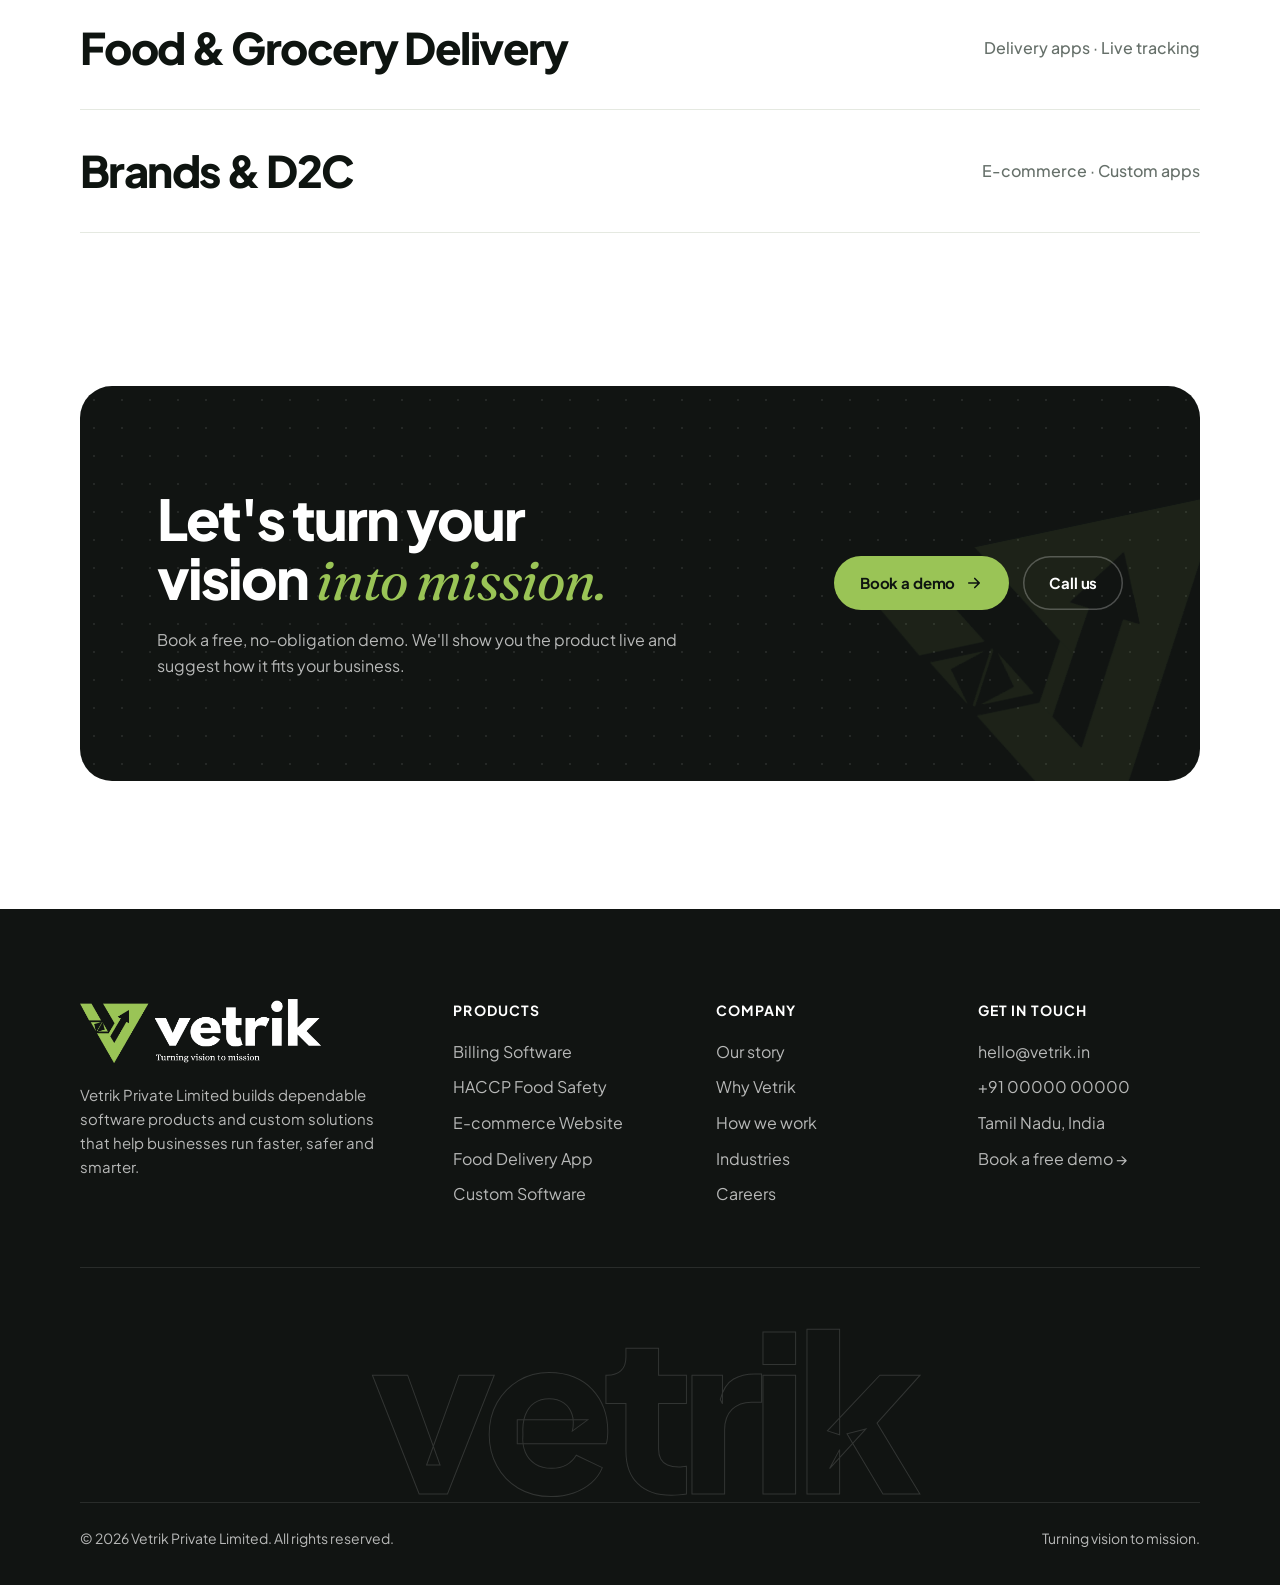
==== commit 90ca6755: "Reorder About chapters, name Chef2Comply, replace logo carousel with logo wall - About: chapter orde" ====
--- a/index.html
+++ b/index.html
@@ -68,48 +68,17 @@
 </section>
 
 <!-- ================= CLIENTS ================= -->
-<div id="clients"><!-- Client logos live in assets/img/clients/ (edit CLIENT_LOGOS to add more). -->
-<section class="clients" aria-label="Our clients">
+<div id="clients"><!-- Client logos live in assets/img/clients/ (one card per client). -->
+<section class="clients" aria-label="Our clients and partners">
   <div class="container">
     <p class="clients__title" data-reveal="up">Trusted by businesses in India &amp; Ireland</p>
-  </div>
-  <div class="clients__rows" data-reveal="up" style="--delay:150ms">
-    <div class="logo-row"><div class="logo-row__track">
-        <div class="logo-card"><img src="assets/img/home2local-logo.png" alt="Home2Local" width="600" height="362" loading="lazy"></div>
-        <div class="logo-card"><img src="assets/img/clients/thenkadal-meenavan.png" alt="Thenkadal Meenavan Seafoods" width="520" height="278" loading="lazy"></div>
-        <div class="logo-card"><img src="assets/img/clients/1000-vibes.png" alt="1000 Vibes" width="600" height="172" loading="lazy"></div>
-        <div class="logo-card"><img src="assets/img/clients/tulasi-foundation.png" alt="Tulasi Foundation" width="600" height="326" loading="lazy"></div>
-        <div class="logo-card" aria-hidden="true"><img src="assets/img/home2local-logo.png" alt="" width="600" height="362" loading="lazy"></div>
-        <div class="logo-card" aria-hidden="true"><img src="assets/img/clients/thenkadal-meenavan.png" alt="" width="520" height="278" loading="lazy"></div>
-        <div class="logo-card" aria-hidden="true"><img src="assets/img/clients/1000-vibes.png" alt="" width="600" height="172" loading="lazy"></div>
-        <div class="logo-card" aria-hidden="true"><img src="assets/img/clients/tulasi-foundation.png" alt="" width="600" height="326" loading="lazy"></div>
-        <div class="logo-card" aria-hidden="true"><img src="assets/img/home2local-logo.png" alt="" width="600" height="362" loading="lazy"></div>
-        <div class="logo-card" aria-hidden="true"><img src="assets/img/clients/thenkadal-meenavan.png" alt="" width="520" height="278" loading="lazy"></div>
-        <div class="logo-card" aria-hidden="true"><img src="assets/img/clients/1000-vibes.png" alt="" width="600" height="172" loading="lazy"></div>
-        <div class="logo-card" aria-hidden="true"><img src="assets/img/clients/tulasi-foundation.png" alt="" width="600" height="326" loading="lazy"></div>
-        <div class="logo-card" aria-hidden="true"><img src="assets/img/home2local-logo.png" alt="" width="600" height="362" loading="lazy"></div>
-        <div class="logo-card" aria-hidden="true"><img src="assets/img/clients/thenkadal-meenavan.png" alt="" width="520" height="278" loading="lazy"></div>
-        <div class="logo-card" aria-hidden="true"><img src="assets/img/clients/1000-vibes.png" alt="" width="600" height="172" loading="lazy"></div>
-        <div class="logo-card" aria-hidden="true"><img src="assets/img/clients/tulasi-foundation.png" alt="" width="600" height="326" loading="lazy"></div>
-      </div></div>
-    <div class="logo-row logo-row--reverse" aria-hidden="true"><div class="logo-row__track">
-        <div class="logo-card"><img src="assets/img/clients/tulasi-foundation.png" alt="" width="600" height="326" loading="lazy"></div>
-        <div class="logo-card"><img src="assets/img/clients/1000-vibes.png" alt="" width="600" height="172" loading="lazy"></div>
-        <div class="logo-card"><img src="assets/img/clients/thenkadal-meenavan.png" alt="" width="520" height="278" loading="lazy"></div>
-        <div class="logo-card"><img src="assets/img/home2local-logo.png" alt="" width="600" height="362" loading="lazy"></div>
-        <div class="logo-card"><img src="assets/img/clients/tulasi-foundation.png" alt="" width="600" height="326" loading="lazy"></div>
-        <div class="logo-card"><img src="assets/img/clients/1000-vibes.png" alt="" width="600" height="172" loading="lazy"></div>
-        <div class="logo-card"><img src="assets/img/clients/thenkadal-meenavan.png" alt="" width="520" height="278" loading="lazy"></div>
-        <div class="logo-card"><img src="assets/img/home2local-logo.png" alt="" width="600" height="362" loading="lazy"></div>
-        <div class="logo-card"><img src="assets/img/clients/tulasi-foundation.png" alt="" width="600" height="326" loading="lazy"></div>
-        <div class="logo-card"><img src="assets/img/clients/1000-vibes.png" alt="" width="600" height="172" loading="lazy"></div>
-        <div class="logo-card"><img src="assets/img/clients/thenkadal-meenavan.png" alt="" width="520" height="278" loading="lazy"></div>
-        <div class="logo-card"><img src="assets/img/home2local-logo.png" alt="" width="600" height="362" loading="lazy"></div>
-        <div class="logo-card"><img src="assets/img/clients/tulasi-foundation.png" alt="" width="600" height="326" loading="lazy"></div>
-        <div class="logo-card"><img src="assets/img/clients/1000-vibes.png" alt="" width="600" height="172" loading="lazy"></div>
-        <div class="logo-card"><img src="assets/img/clients/thenkadal-meenavan.png" alt="" width="520" height="278" loading="lazy"></div>
-        <div class="logo-card"><img src="assets/img/home2local-logo.png" alt="" width="600" height="362" loading="lazy"></div>
-      </div></div>
+    <ul class="client-wall" data-stagger="90">
+      <li class="client" data-reveal="up"><span class="client__logo"><img src="assets/img/clients/1000-vibes.png" alt="1000 Vibes" width="600" height="172" loading="lazy"></span><span class="client__what">Business CRM &amp; website</span></li>
+      <li class="client" data-reveal="up"><span class="client__logo"><img src="assets/img/home2local-logo.png" alt="Home2Local" width="600" height="362" loading="lazy"></span><span class="client__what">Food delivery platform</span></li>
+      <li class="client" data-reveal="up"><span class="client__logo"><img src="assets/img/clients/ccd-logo.png" alt="Cape Comorin Digital Limited" width="600" height="182" loading="lazy"></span><span class="client__what">Partner company, Ireland</span></li>
+      <li class="client" data-reveal="up"><span class="client__logo"><img src="assets/img/clients/thenkadal-meenavan.png" alt="Thenkadal Meenavan Seafoods" width="520" height="278" loading="lazy"></span><span class="client__what">Branding &amp; e-commerce</span></li>
+      <li class="client" data-reveal="up"><span class="client__logo"><img src="assets/img/clients/tulasi-foundation.png" alt="Tulasi Foundation" width="600" height="326" loading="lazy"></span><span class="client__what">Branding, website &amp; apps</span></li>
+    </ul>
   </div>
 </section></div>
 
@@ -169,8 +138,8 @@
       <article class="pcard pcard--tint">
         <div>
           <div class="pcard__num">02 — Food safety</div>
-          <h3>HACCP Food Safety Software</h3>
-          <p>Digital temperature logs, checklists and audit-ready reports for restaurant kitchens. Already in use in Ireland.</p>
+          <h3>Chef2Comply</h3>
+          <p>Our HACCP food safety SaaS: digital temperature logs, checklists and audit-ready reports for restaurant kitchens. Already in use in Ireland.</p>
           <div class="pcard__tags"><span class="tag">CCP logs</span><span class="tag">Checklists</span><span class="tag">Sign-offs</span><span class="tag">Audits</span></div>
           <a class="btn" href="haccp-software.html">View product <span class="arrow"><svg width="18" height="18" viewBox="0 0 24 24" fill="none" stroke="currentColor" stroke-width="2.2" stroke-linecap="round" stroke-linejoin="round" aria-hidden="true"><path d="M5 12h14M13 6l6 6-6 6"/></svg></span></a>
         </div>
@@ -240,7 +209,7 @@
       <li data-reveal="up" style="--delay:100ms"><span class="milestones__dot"></span><b>2024</b><p>Vetrik starts with a team of one.</p></li>
       <li data-reveal="up" style="--delay:250ms"><span class="milestones__dot"></span><b>2025</b><p>First international order: a food delivery app for Ireland.</p></li>
       <li data-reveal="up" style="--delay:400ms"><span class="milestones__dot"></span><b>Ireland</b><p>Cape Comorin Digital Limited (CCD) set up as our partner company.</p></li>
-      <li data-reveal="up" style="--delay:550ms"><span class="milestones__dot"></span><b>Today</b><p>A team of nine, with kitchen SaaS live in Ireland and growing across India.</p></li>
+      <li data-reveal="up" style="--delay:550ms"><span class="milestones__dot"></span><b>Today</b><p>A team of nine, with Chef2Comply live in Ireland and growing across India.</p></li>
     </ol>
     <div data-reveal="up" style="margin-top:48px"><a class="btn" href="about.html" data-magnetic>Read the full story <span class="arrow"><svg width="18" height="18" viewBox="0 0 24 24" fill="none" stroke="currentColor" stroke-width="2.2" stroke-linecap="round" stroke-linejoin="round" aria-hidden="true"><path d="M5 12h14M13 6l6 6-6 6"/></svg></span></a></div>
   </div>
--- a/assets/css/style.css
+++ b/assets/css/style.css
@@ -338,29 +338,43 @@
   text-align: center; font-size: 14px; font-weight: 700; letter-spacing: .08em; text-transform: uppercase;
   color: var(--muted); margin-bottom: 34px;
 }
-.clients__rows { display: grid; gap: 18px; }
-.logo-row {
-  overflow: hidden;
-  -webkit-mask-image: linear-gradient(90deg, transparent, #000 12%, #000 88%, transparent);
-  mask-image: linear-gradient(90deg, transparent, #000 12%, #000 88%, transparent);
-}
-.logo-row__track { display: flex; gap: 18px; padding-right: 18px; width: max-content; animation: marquee 42s linear infinite; }
-.logo-row--reverse .logo-row__track { animation-direction: reverse; animation-duration: 48s; }
-.logo-row:hover .logo-row__track { animation-play-state: paused; }
-.logo-card {
-  flex: none; width: 220px; height: 96px; display: grid; place-items: center;
-  background: #fff; border: 1px solid var(--line); border-radius: var(--radius);
-  transition: border-color .4s, box-shadow .5s var(--ease), transform .5s var(--ease);
-}
-.logo-card img {
-  max-width: 150px; max-height: 44px; width: auto; height: auto; object-fit: contain;
-  filter: grayscale(1); opacity: .55; transition: filter .4s, opacity .4s;
-}
-.logo-card:hover { border-color: var(--brand-100); box-shadow: var(--shadow); transform: translateY(-4px); }
-.logo-card:hover img { filter: none; opacity: 1; }
+#clients .clients { padding-top: clamp(24px, 4vw, 56px); }
+.client-wall {
+  list-style: none; margin: 0; padding: 0;
+  display: grid; grid-template-columns: repeat(5, 1fr);
+  border: 1px solid var(--line); border-radius: var(--radius-xl); background: #fff; overflow: hidden;
+}
+.client {
+  position: relative; display: grid; grid-template-rows: auto auto; align-content: start; justify-items: center; gap: 14px;
+  padding: 34px 16px 26px; text-align: center; transition: background .4s var(--ease);
+}
+.client + .client { border-left: 1px solid var(--line); }
+.client::after {
+  content: ""; position: absolute; left: 24px; right: 24px; bottom: 0; height: 3px; border-radius: 3px 3px 0 0;
+  background: var(--brand); transform: scaleX(0); transition: transform .5s var(--ease);
+}
+.client__logo { height: 84px; width: 100%; display: grid; place-items: center; }
+.client__logo img { max-height: 84px; max-width: 170px; width: auto; height: auto; object-fit: contain; transition: transform .6s var(--ease); }
+.client__what { font-size: 13px; font-weight: 600; color: var(--muted); line-height: 1.35; transition: color .3s; }
+.client:hover { background: var(--bg-soft); }
+.client:hover::after { transform: scaleX(1); }
+.client:hover .client__logo img { transform: translateY(-4px) scale(1.04); }
+.client:hover .client__what { color: var(--brand-700); }
+@media (max-width: 980px) {
+  .client-wall { grid-template-columns: repeat(6, 1fr); }
+  .client { grid-column: span 2; }
+  .client:nth-child(4), .client:nth-child(5) { grid-column: span 3; border-top: 1px solid var(--line); }
+  .client:nth-child(4) { border-left: 0; }
+}
 @media (max-width: 640px) {
-  .logo-card { width: 160px; height: 76px; }
-  .logo-card img { max-width: 118px; max-height: 36px; }
+  .client-wall { grid-template-columns: 1fr 1fr; }
+  .client, .client:nth-child(4) { grid-column: auto; }
+  .client:nth-child(5) { grid-column: 1 / -1; }
+  .client { border-left: 0 !important; border-top: 1px solid var(--line); padding: 24px 12px 20px; }
+  .client:nth-child(1), .client:nth-child(2) { border-top: 0; }
+  .client:nth-child(even) { border-left: 1px solid var(--line) !important; }
+  .client__logo { height: 64px; }
+  .client__logo img { max-height: 64px; max-width: 130px; }
 }
 
 /* ---------- Marquee ---------- */
@@ -886,14 +900,6 @@
   .milestones__dot { top: 4px; left: -34px; }
 }
 
-/* Logo carousel: real client logos shown in full colour */
-.clients .logo-card { width: 240px; height: 112px; }
-.clients .logo-card img { max-width: 170px; max-height: 70px; filter: none; opacity: 1; }
-@media (max-width: 640px) {
-  .clients .logo-card { width: 170px; height: 84px; }
-  .clients .logo-card img { max-width: 124px; max-height: 52px; }
-}
-
 /* ==========================================================================
    About page: story scenes
    ========================================================================== */
@@ -999,8 +1005,9 @@
 
 /* Scene 6: Tulasi Foundation */
 .scene--gold { background: radial-gradient(circle at 50% 0%, #fffaf0, #f6efdc); border-color: #eadfbf; }
-.tulasi { display: grid; gap: 22px; justify-items: center; width: 100%; }
-.tulasi__logo { width: min(64%, 300px); height: auto; }
+.tulasi { display: grid; gap: 16px; justify-items: center; width: 100%; }
+.tulasi__logo { width: min(50%, 230px); height: auto; }
+.tulasi__done { display: flex; gap: 8px; justify-content: center; }
 .tulasi__cards { display: grid; grid-template-columns: 1fr 1fr; gap: 12px; width: 100%; max-width: 440px; }
 .tcard { position: relative; overflow: hidden; display: grid; gap: 4px; justify-items: start; padding: 16px; border-radius: 16px; background: #fff; border: 1px solid #eadfbf; box-shadow: var(--shadow); }
 .tcard__icon { width: 36px; height: 36px; border-radius: 10px; display: grid; place-items: center; background: #1f4d36; color: #f0d58a; margin-bottom: 6px; }
@@ -1069,6 +1076,9 @@
   .team9 { gap: 12px; }
   .tcard { padding: 12px; }
   .tcard b { font-size: 13px; }
+  .tcard small { display: none; }
+  .tcard__icon { width: 30px; height: 30px; margin-bottom: 2px; }
+  .tulasi__logo { width: min(46%, 170px); }
   .order-card { bottom: 14px; padding: 10px 12px; }
   .order-card img { height: 36px; }
 }
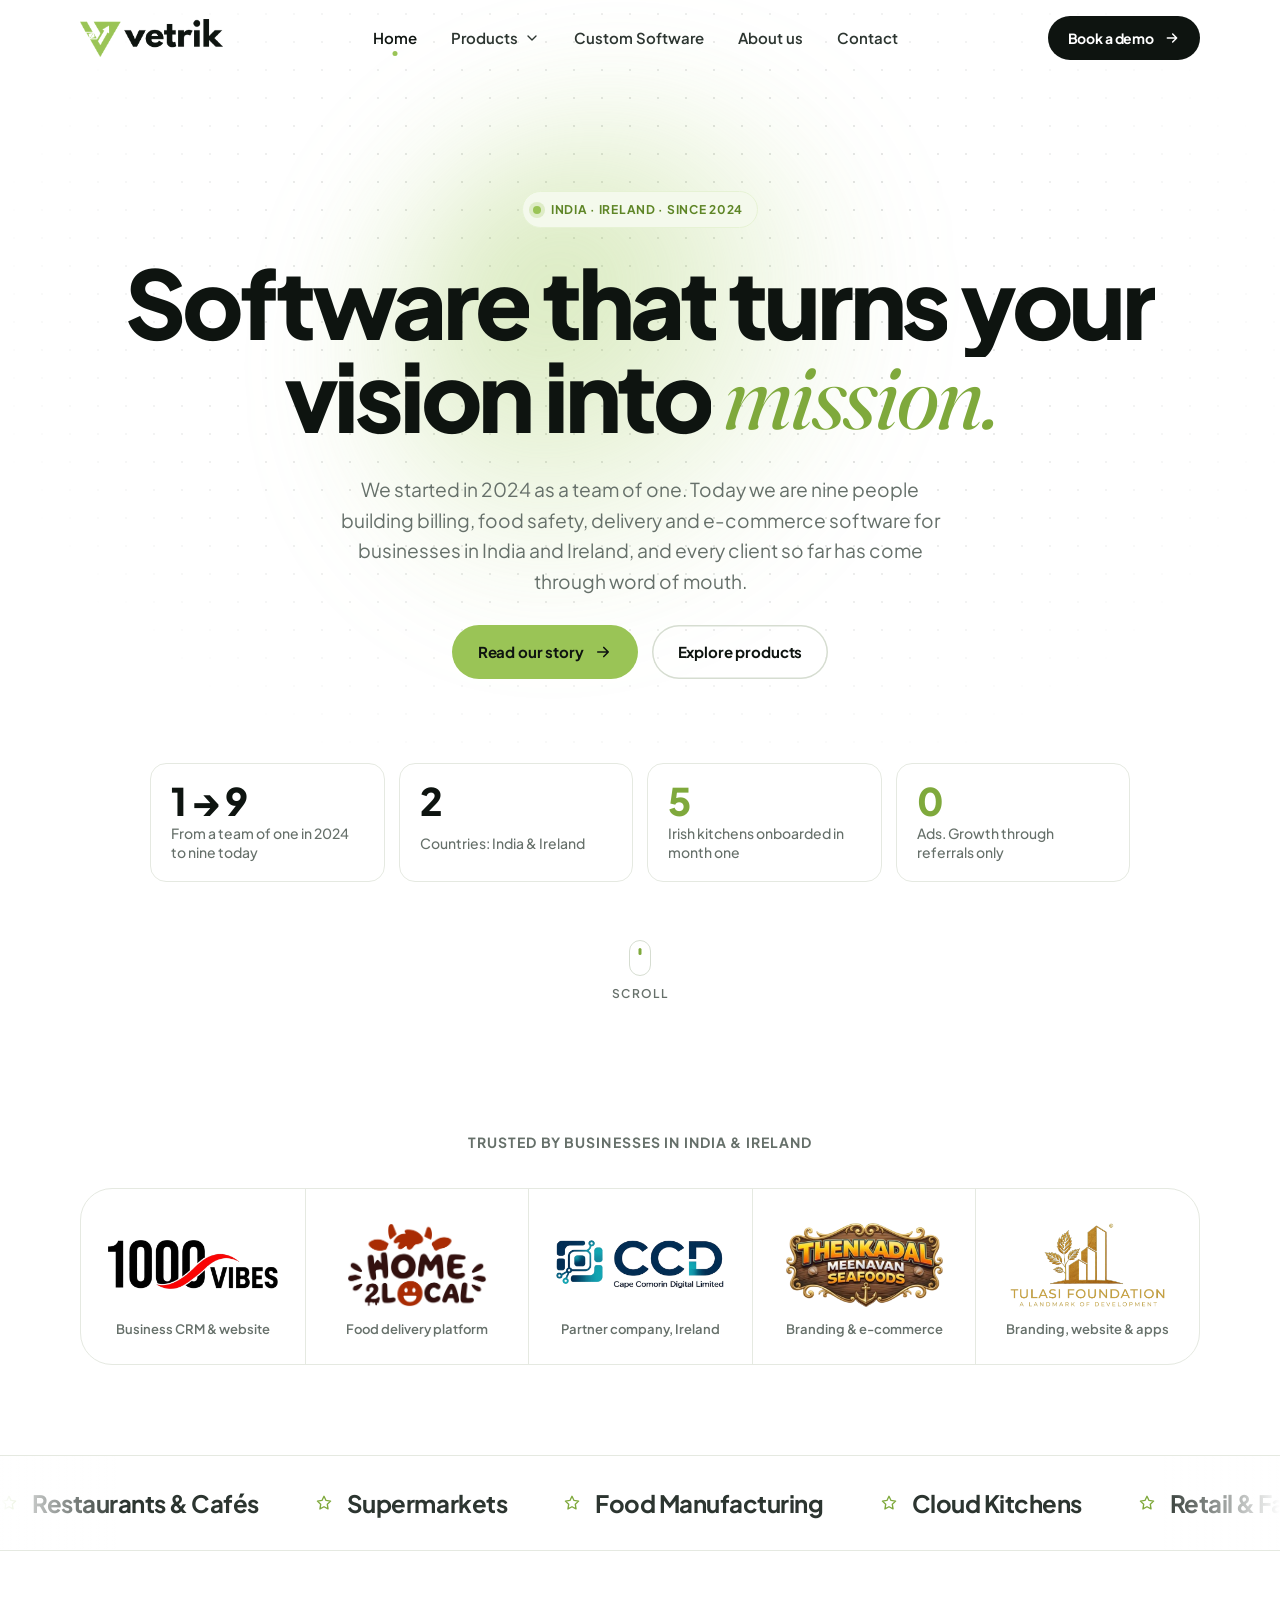
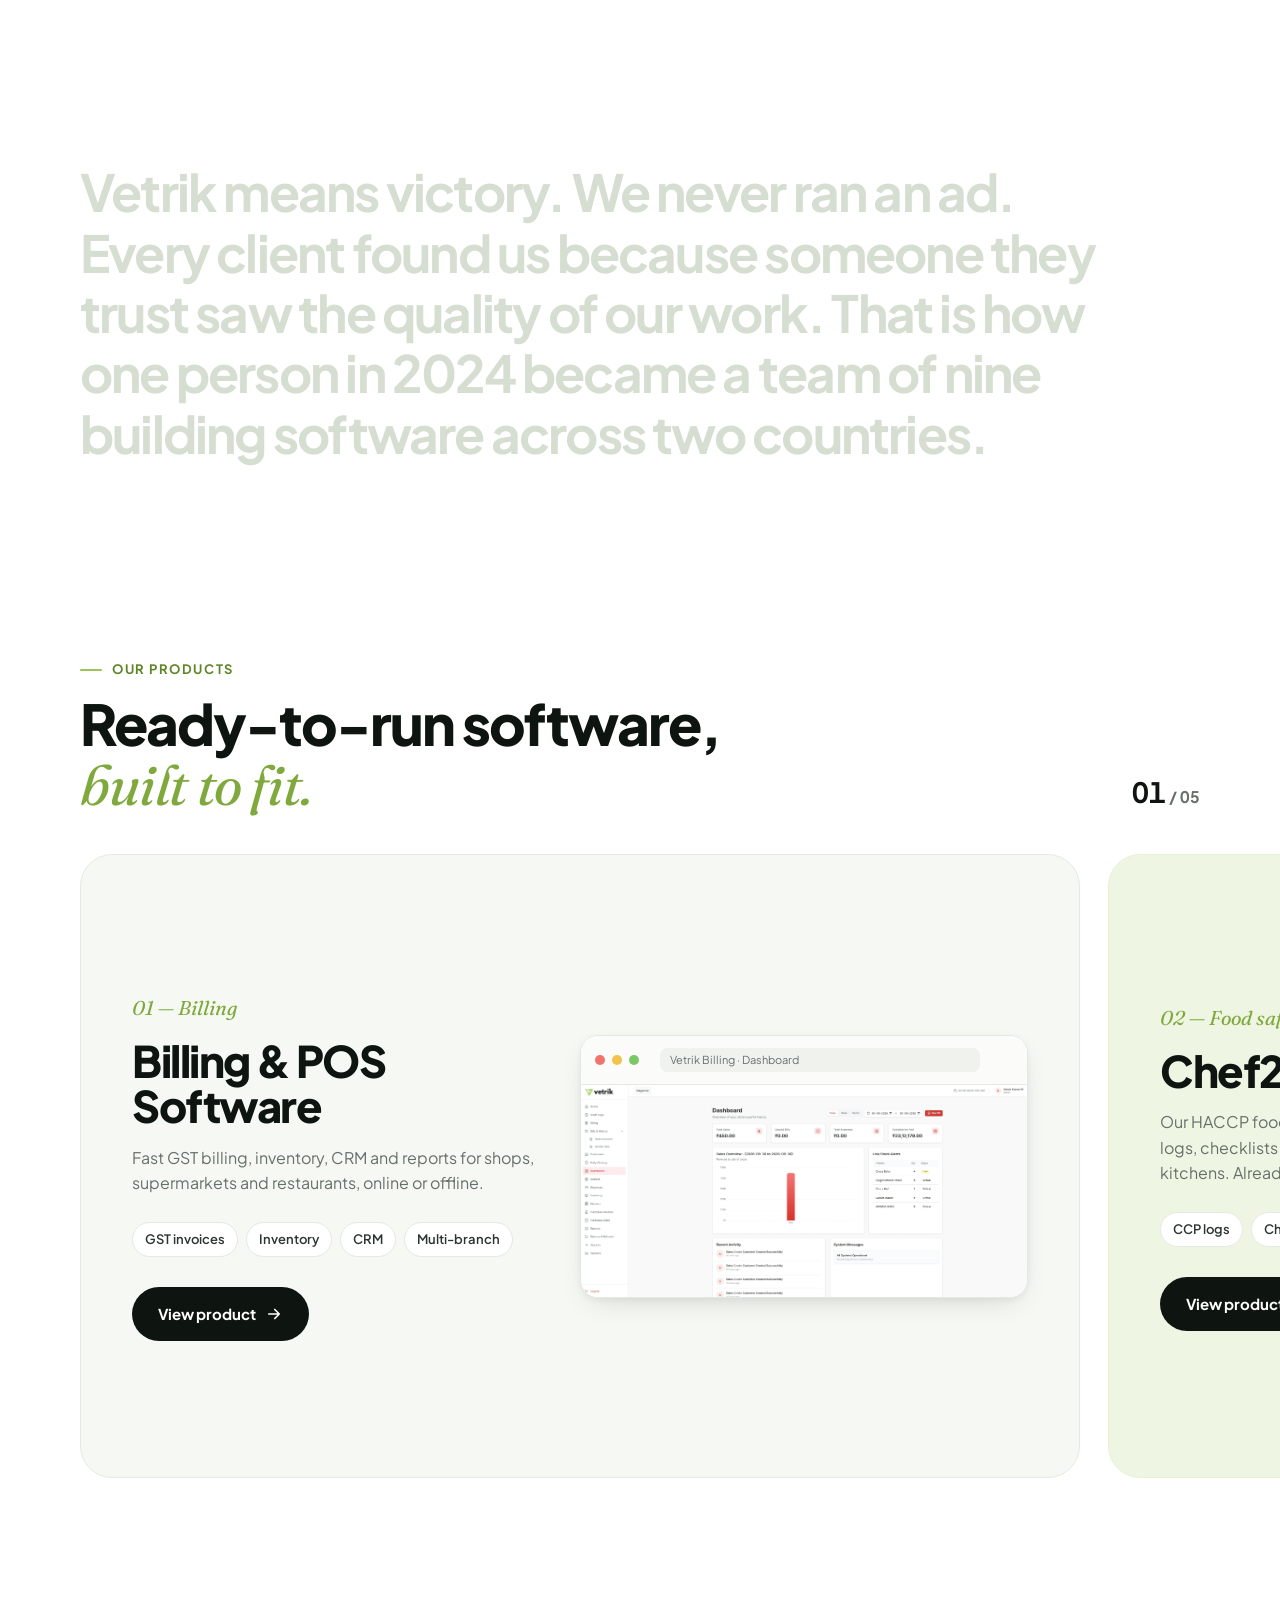
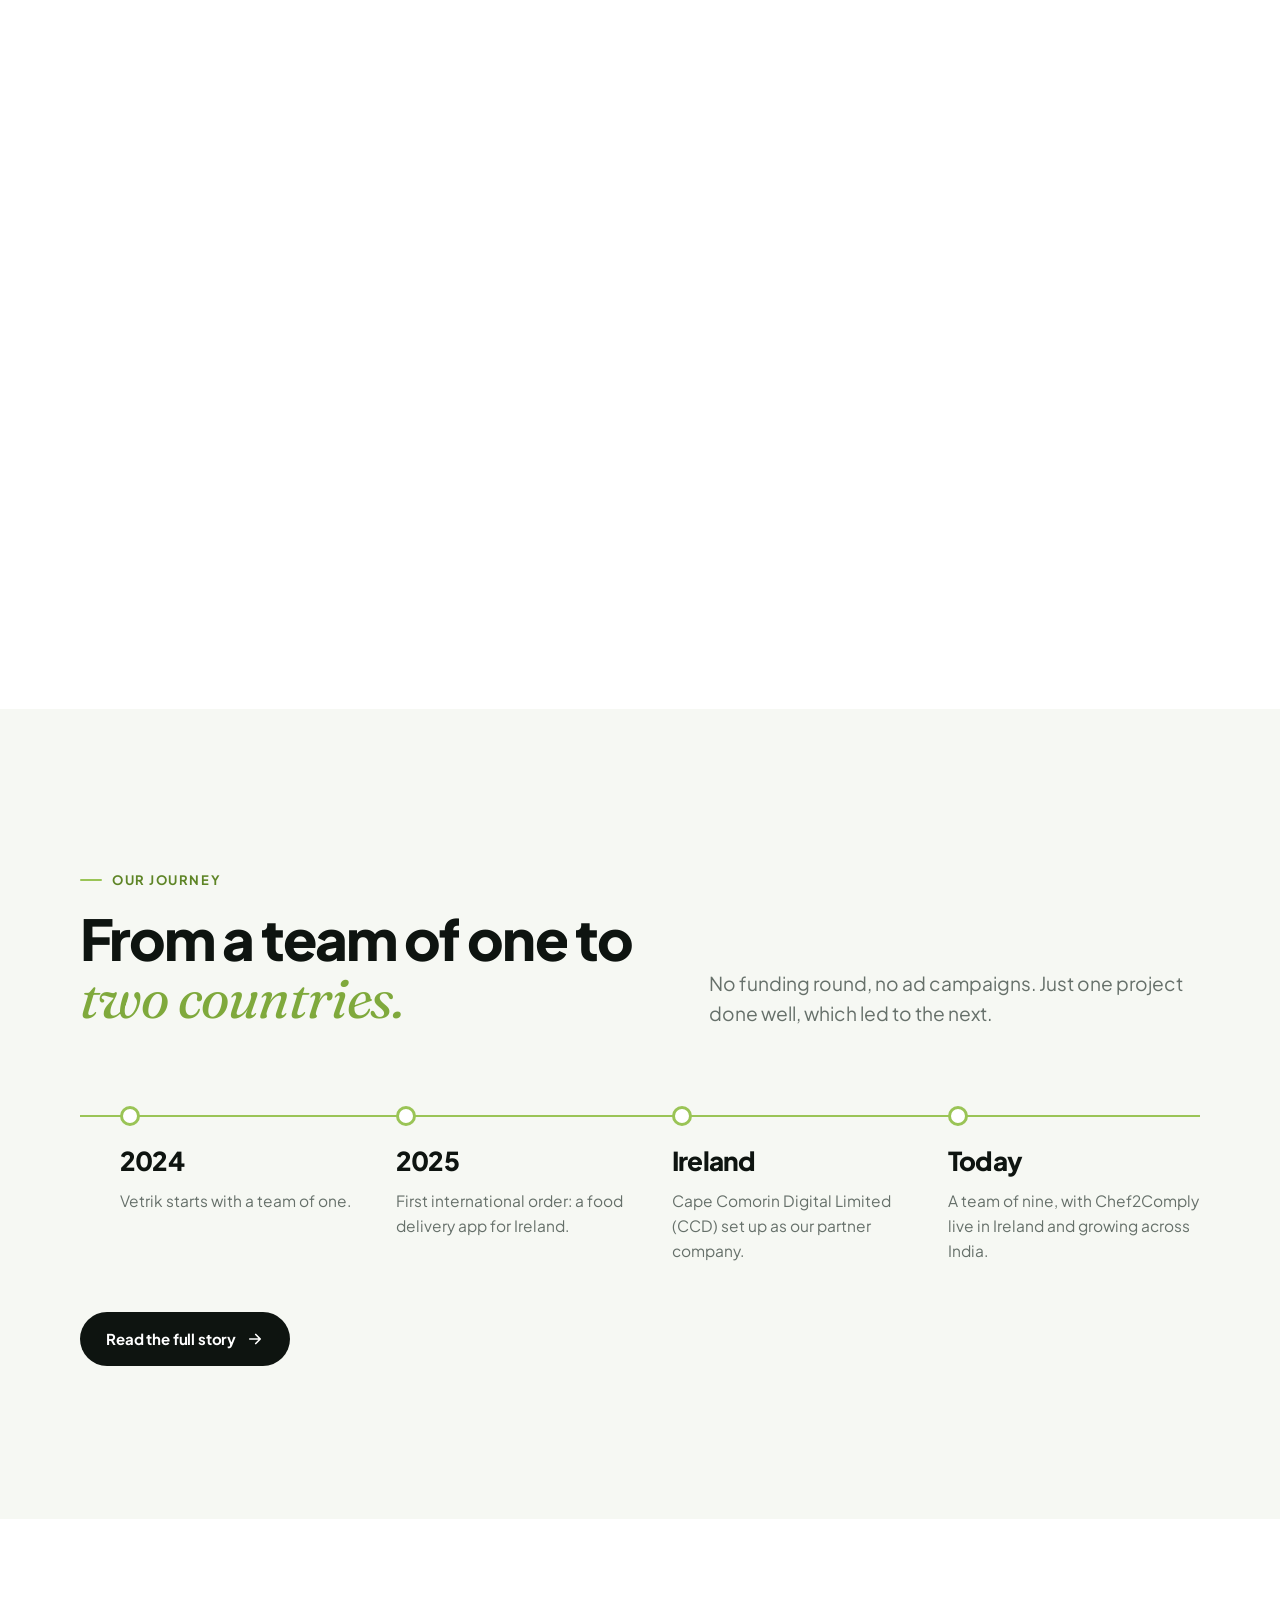
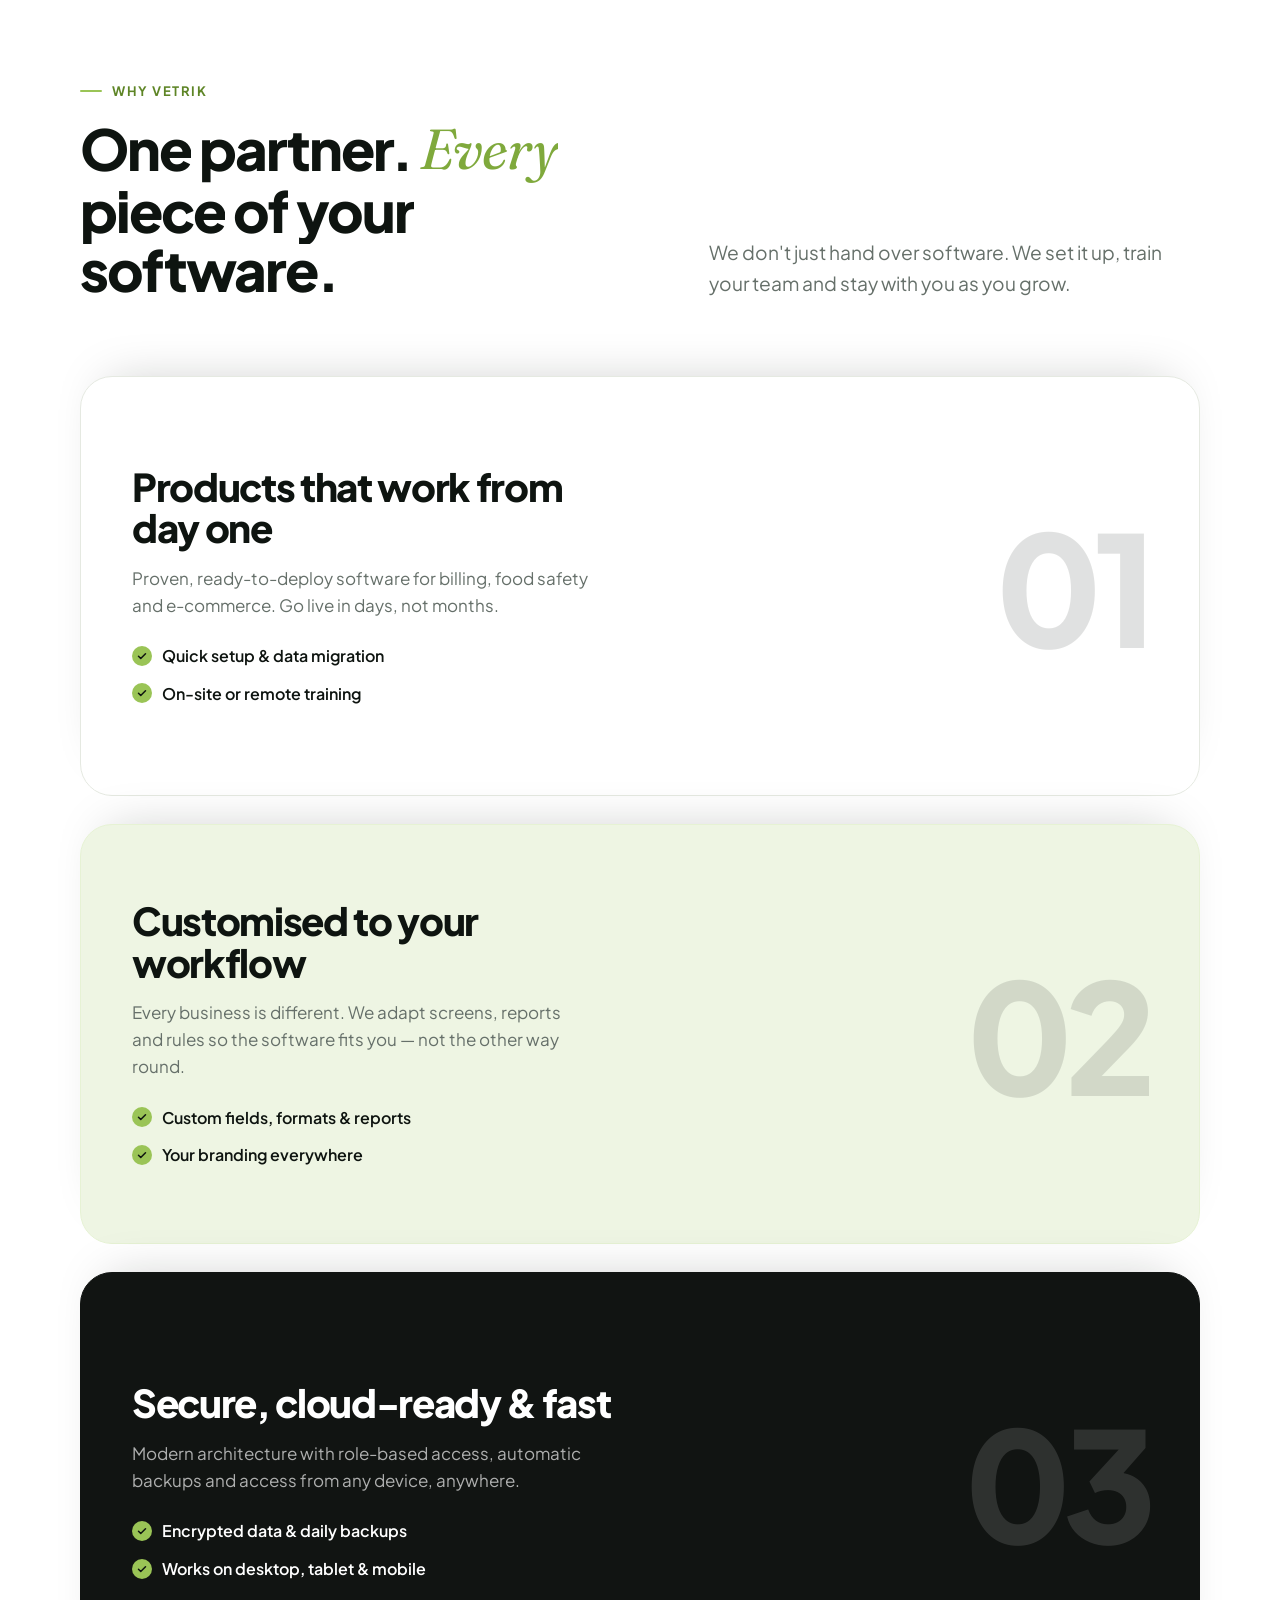
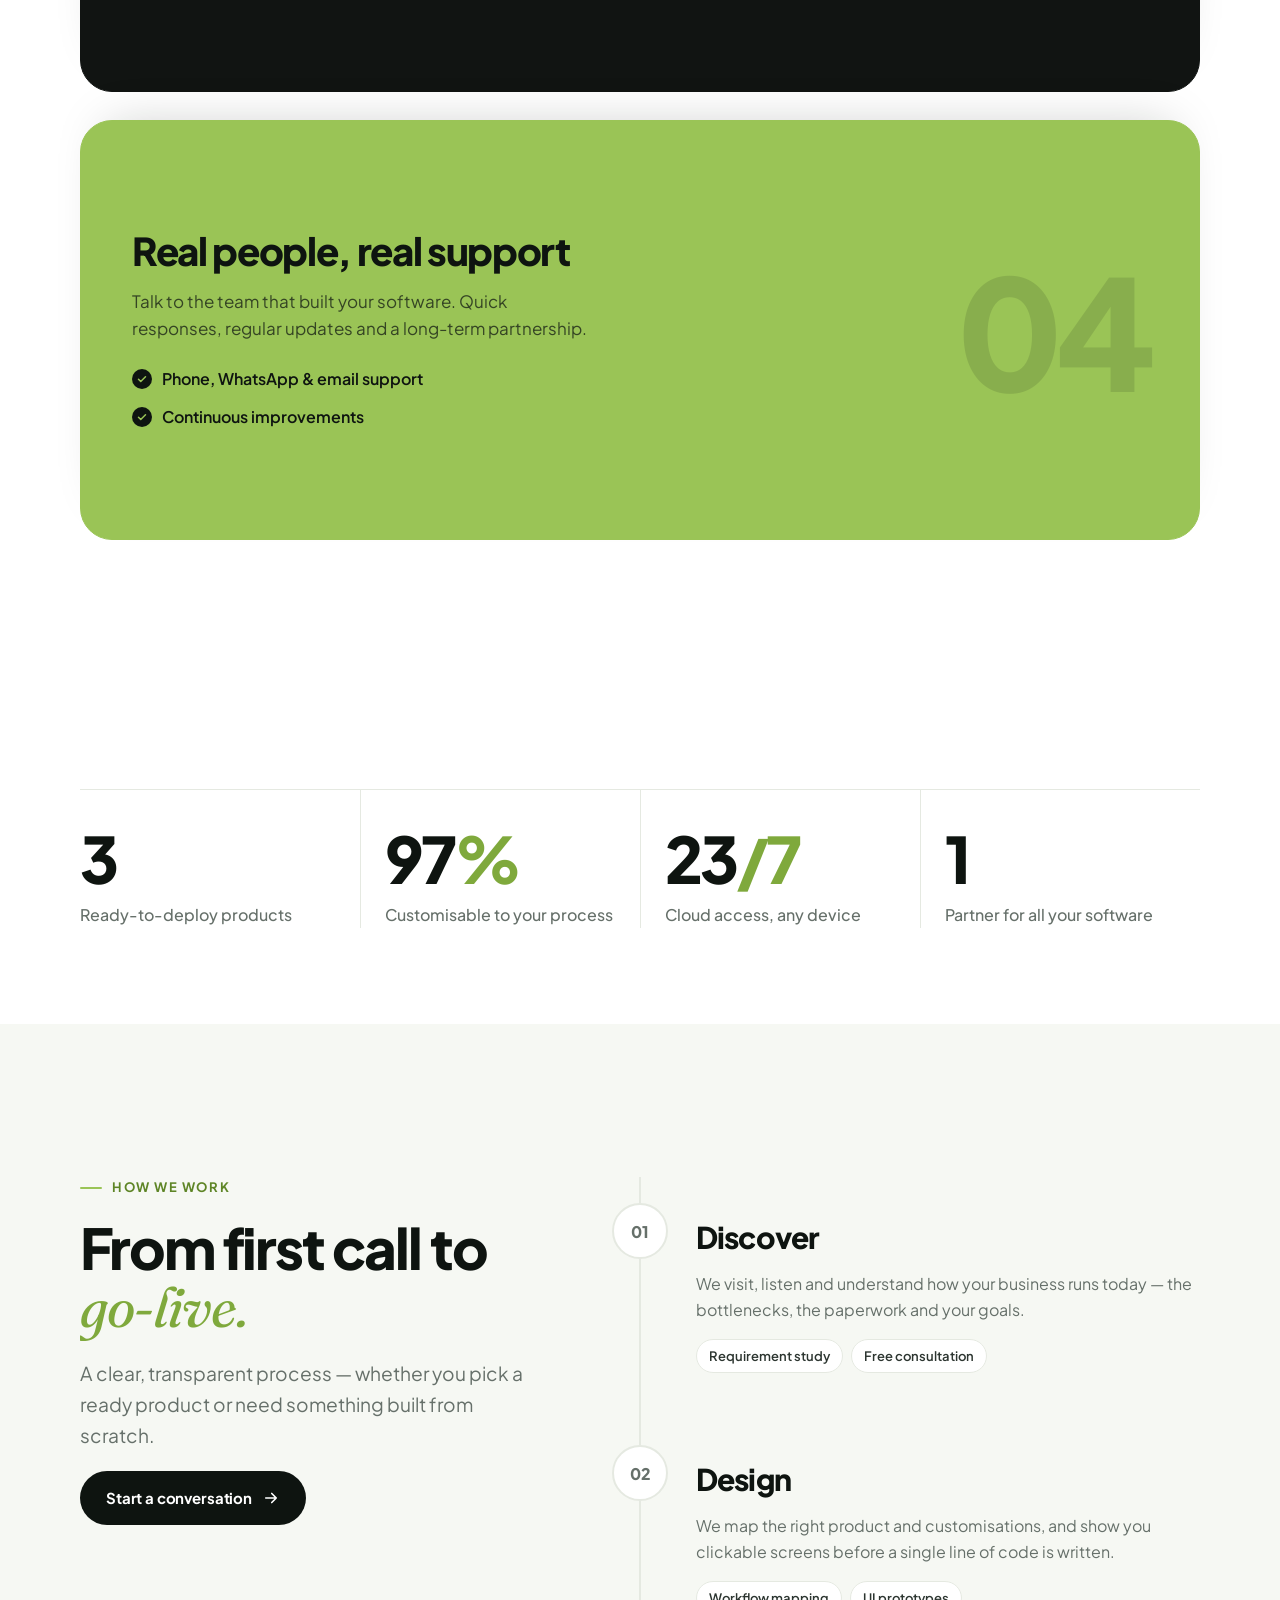
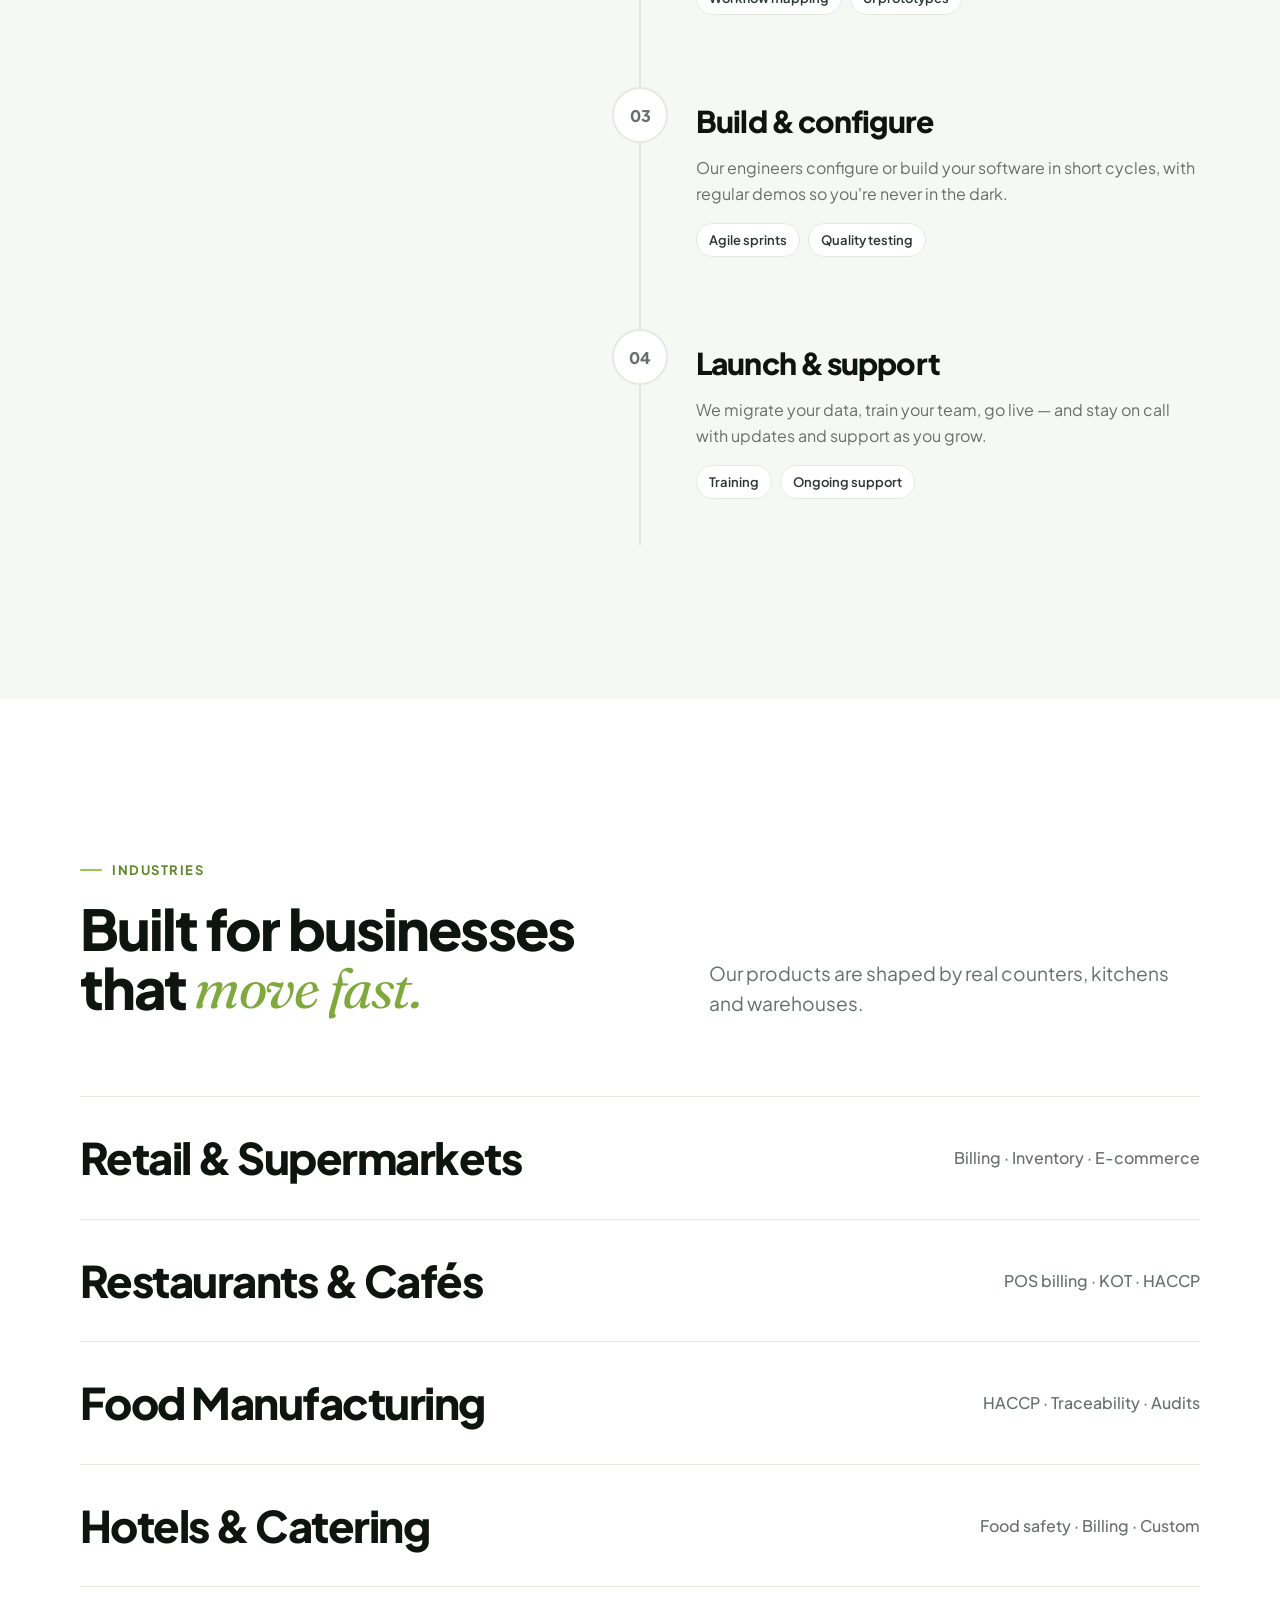
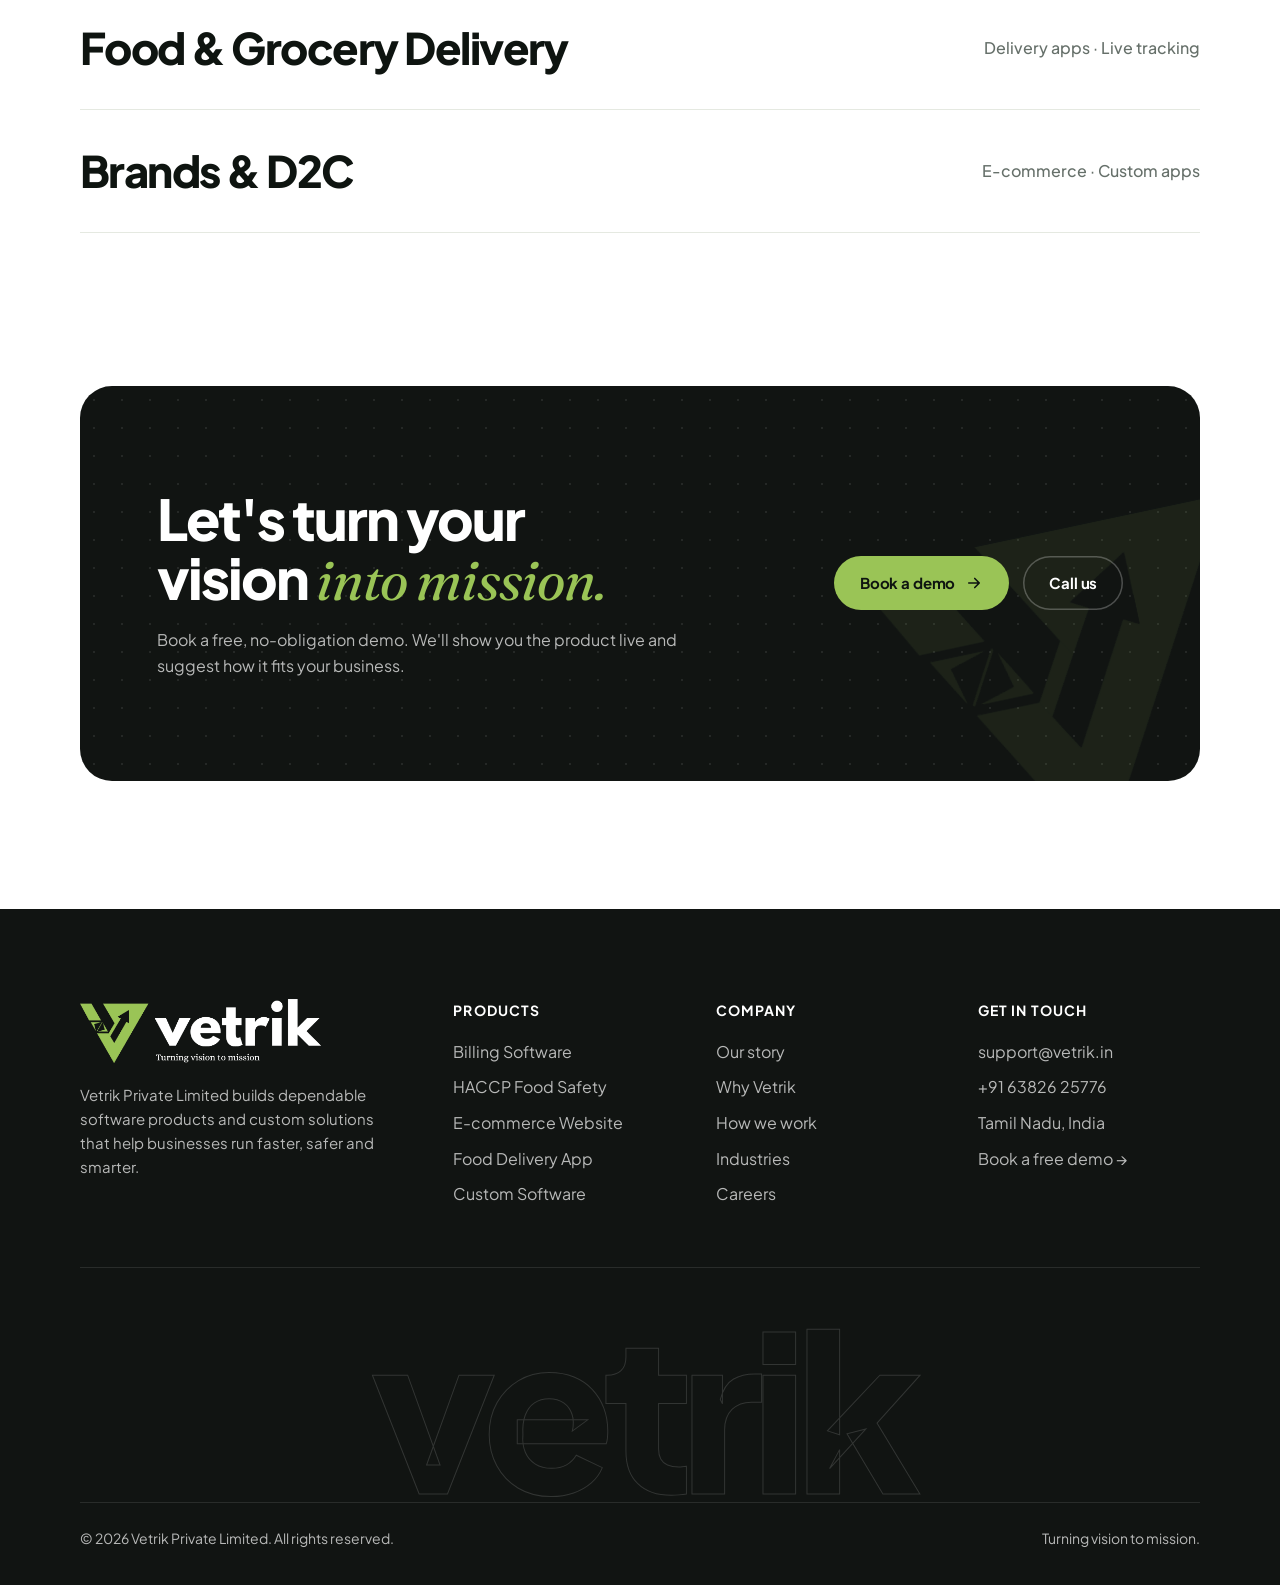
==== commit ef5d1dd2: "Update contact details: support@vetrik.in and +91 63826 25776 Email, phone and WhatsApp links in the" ====
--- a/index.html
+++ b/index.html
@@ -342,7 +342,7 @@
     </div>
     <div class="btn-row">
       <a class="btn btn--brand" href="contact.html" data-magnetic>Book a demo <span class="arrow"><svg width="18" height="18" viewBox="0 0 24 24" fill="none" stroke="currentColor" stroke-width="2.2" stroke-linecap="round" stroke-linejoin="round" aria-hidden="true"><path d="M5 12h14M13 6l6 6-6 6"/></svg></span></a>
-      <a class="btn btn--ghost" href="tel:+910000000000">Call us</a>
+      <a class="btn btn--ghost" href="tel:+916382625776">Call us</a>
     </div>
   </div>
 </section>
@@ -364,8 +364,8 @@
         <li><a href="contact.html">Careers</a></li>
       </ul></div>
       <div><h4>Get in touch</h4><ul>
-        <li><a href="mailto:hello@vetrik.in">hello@vetrik.in</a></li>
-        <li><a href="tel:+910000000000">+91 00000 00000</a></li>
+        <li><a href="mailto:support@vetrik.in">support@vetrik.in</a></li>
+        <li><a href="tel:+916382625776">+91 63826 25776</a></li>
         <li>Tamil Nadu, India</li>
         <li><a href="contact.html">Book a free demo →</a></li>
       </ul></div>
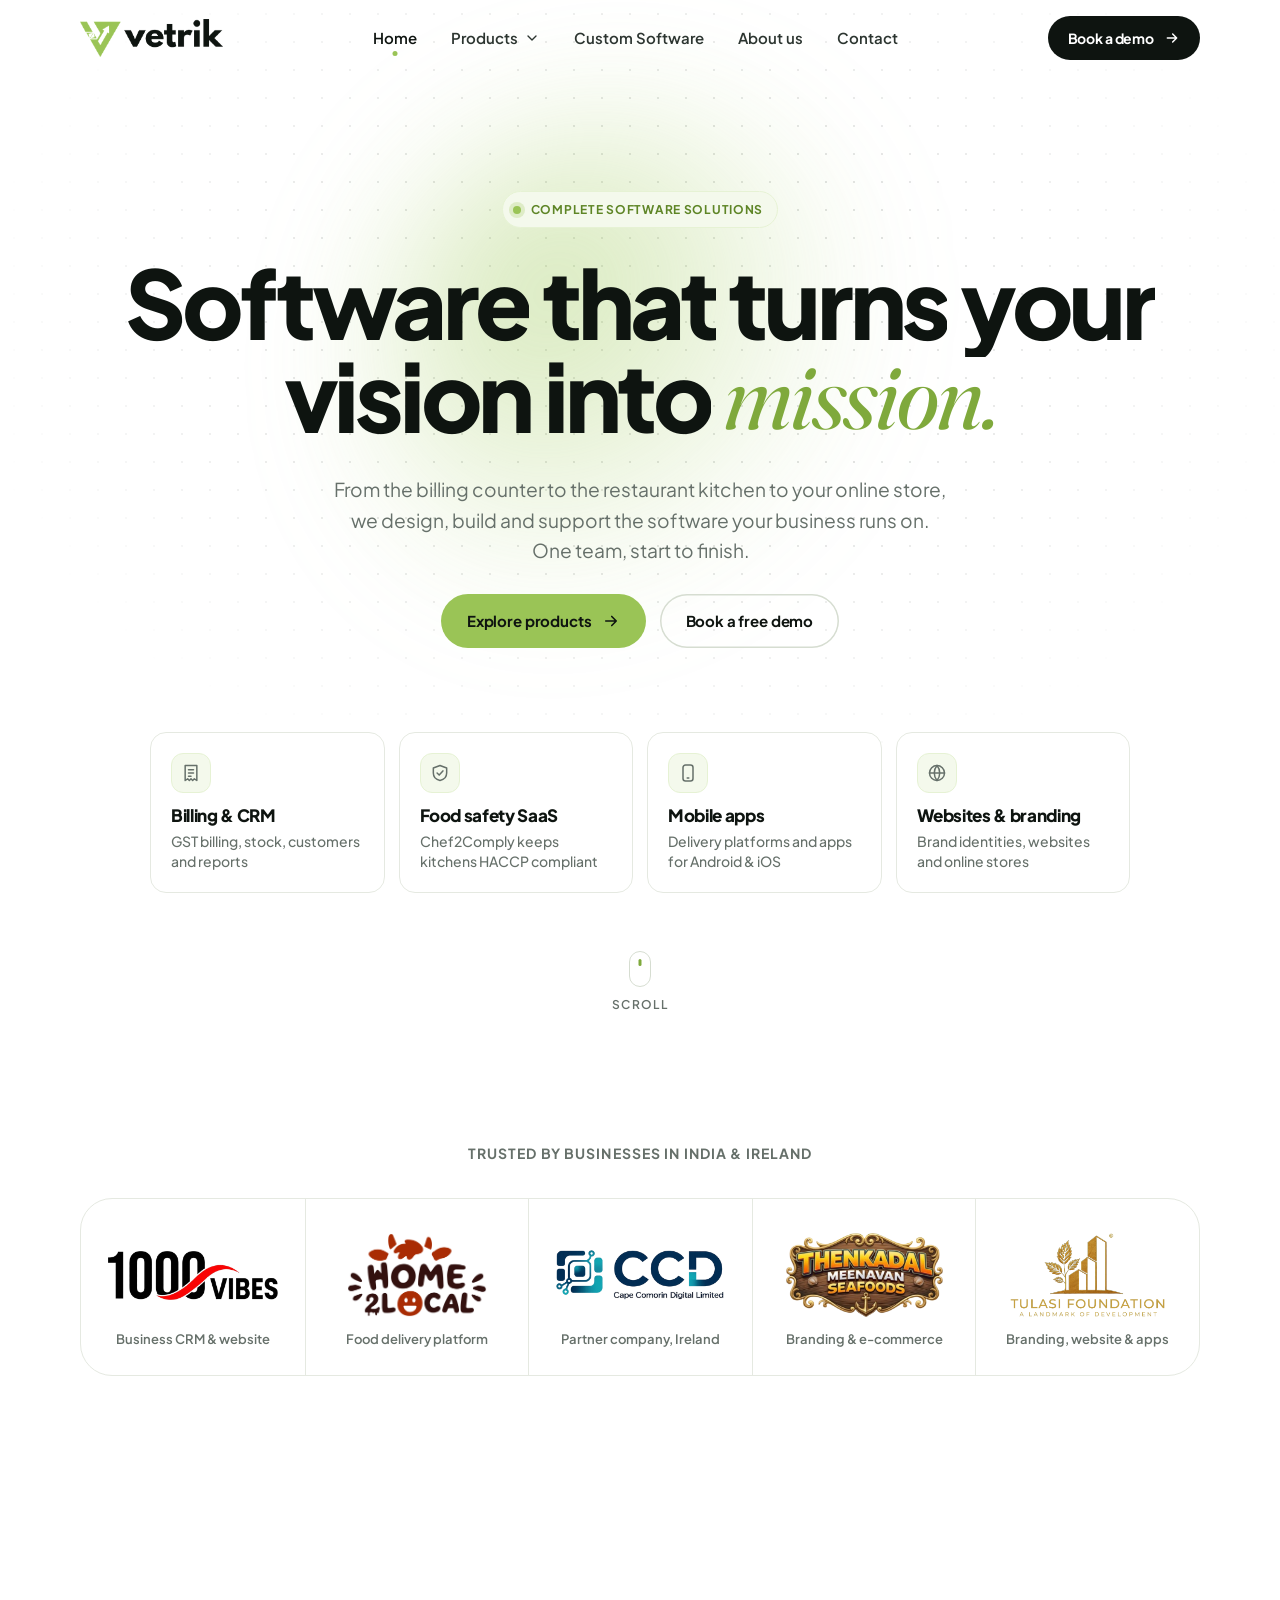
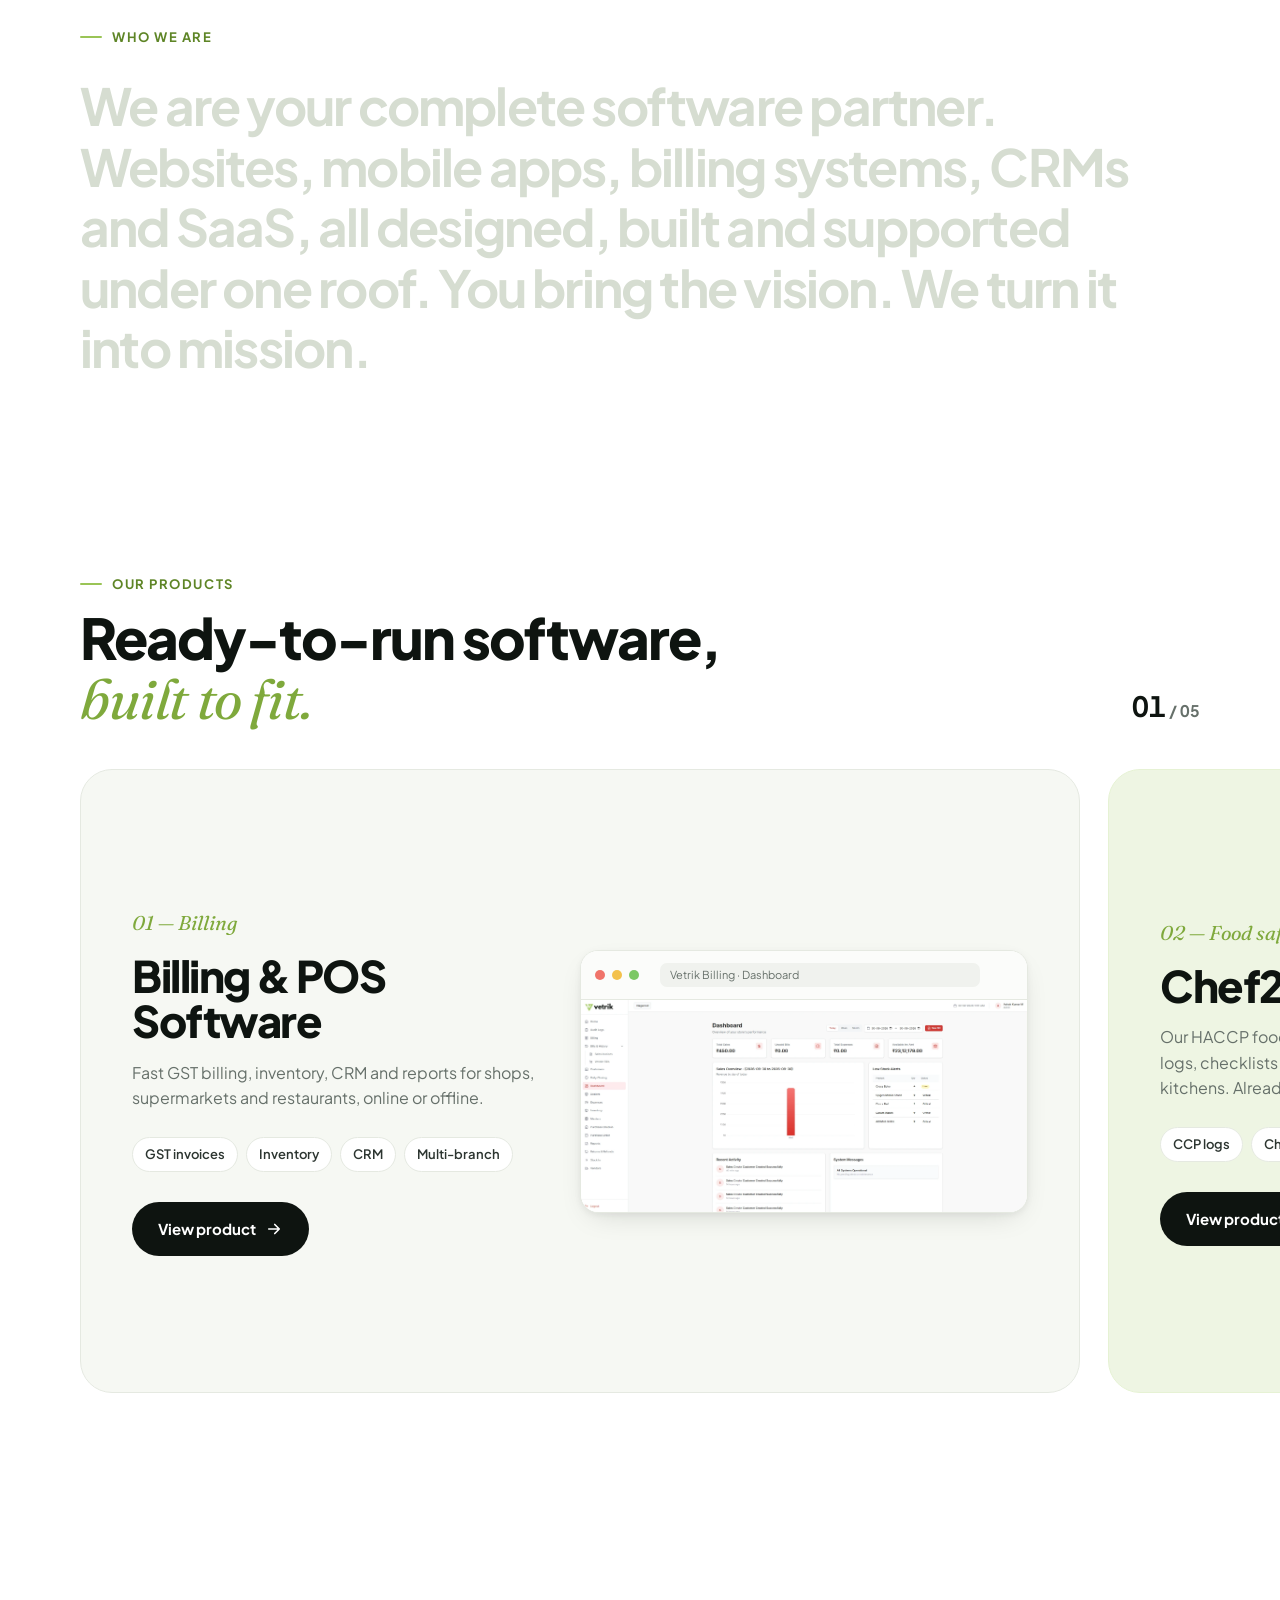
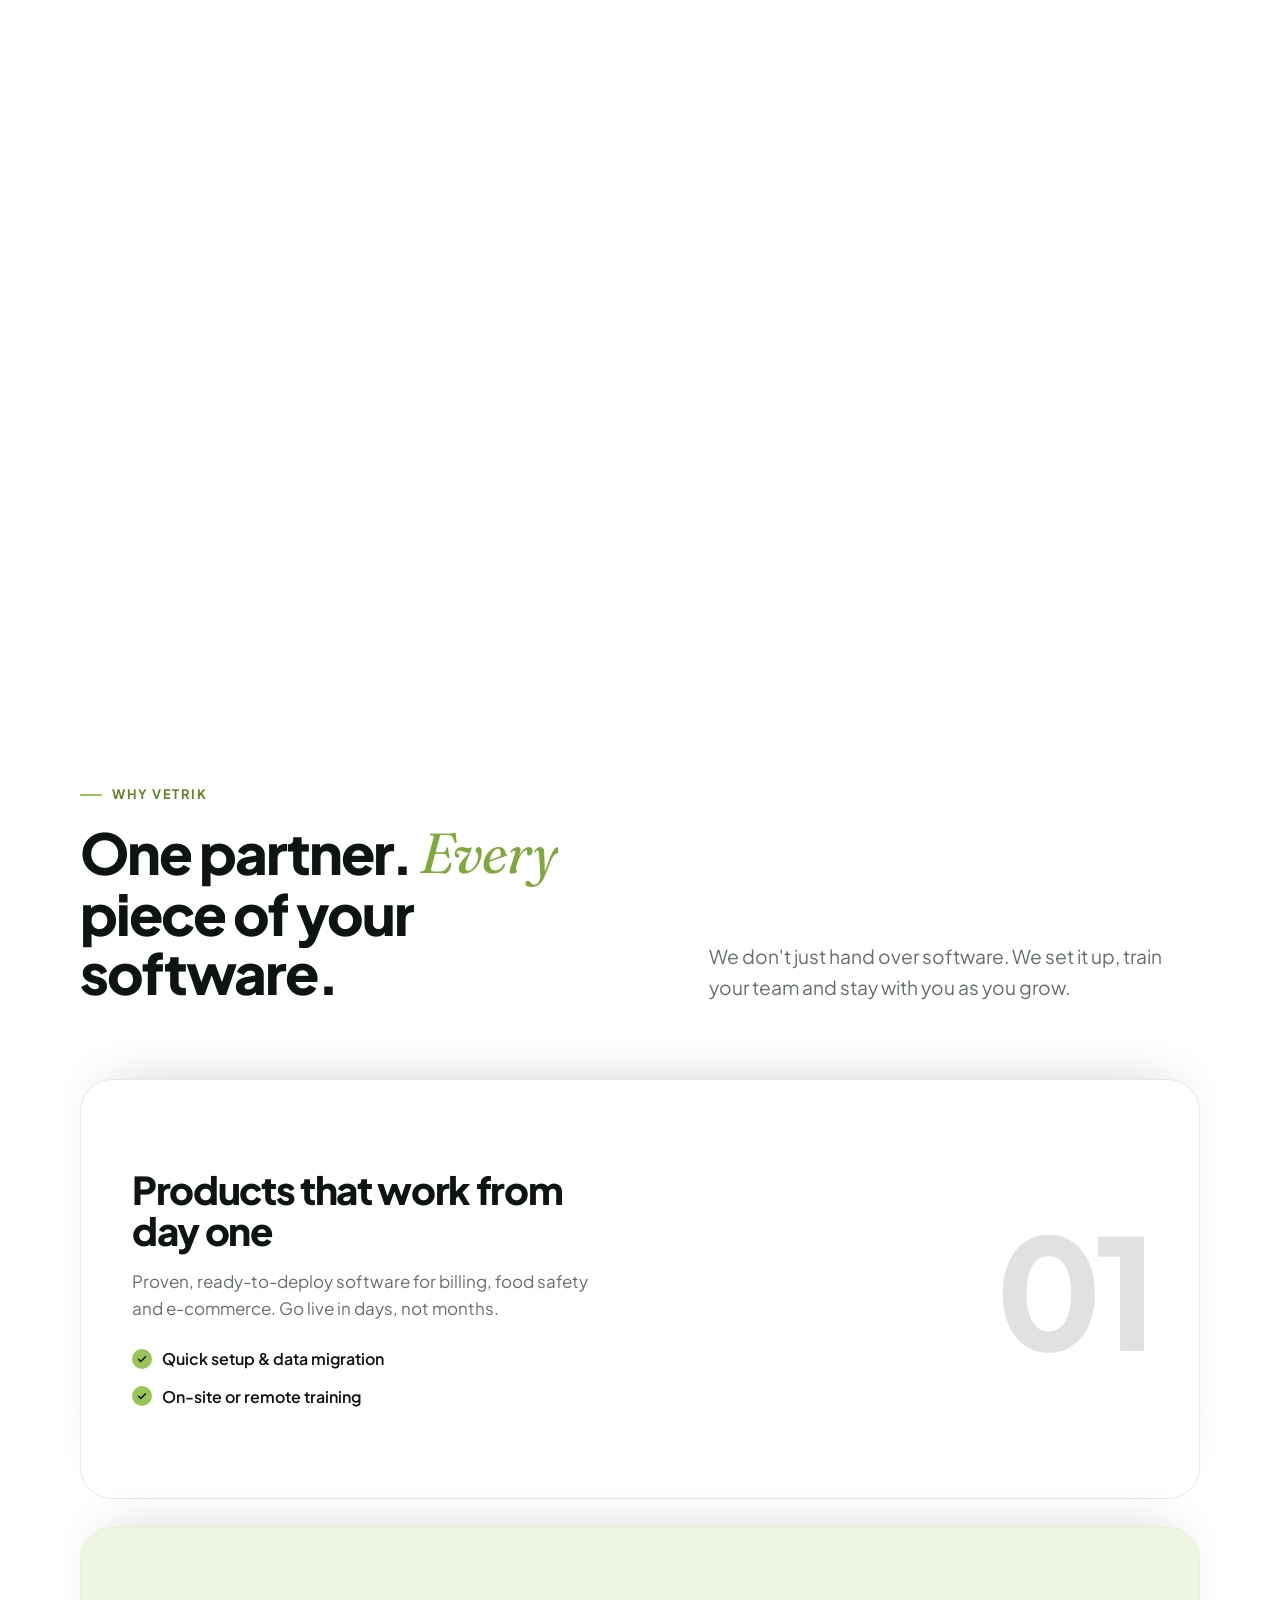
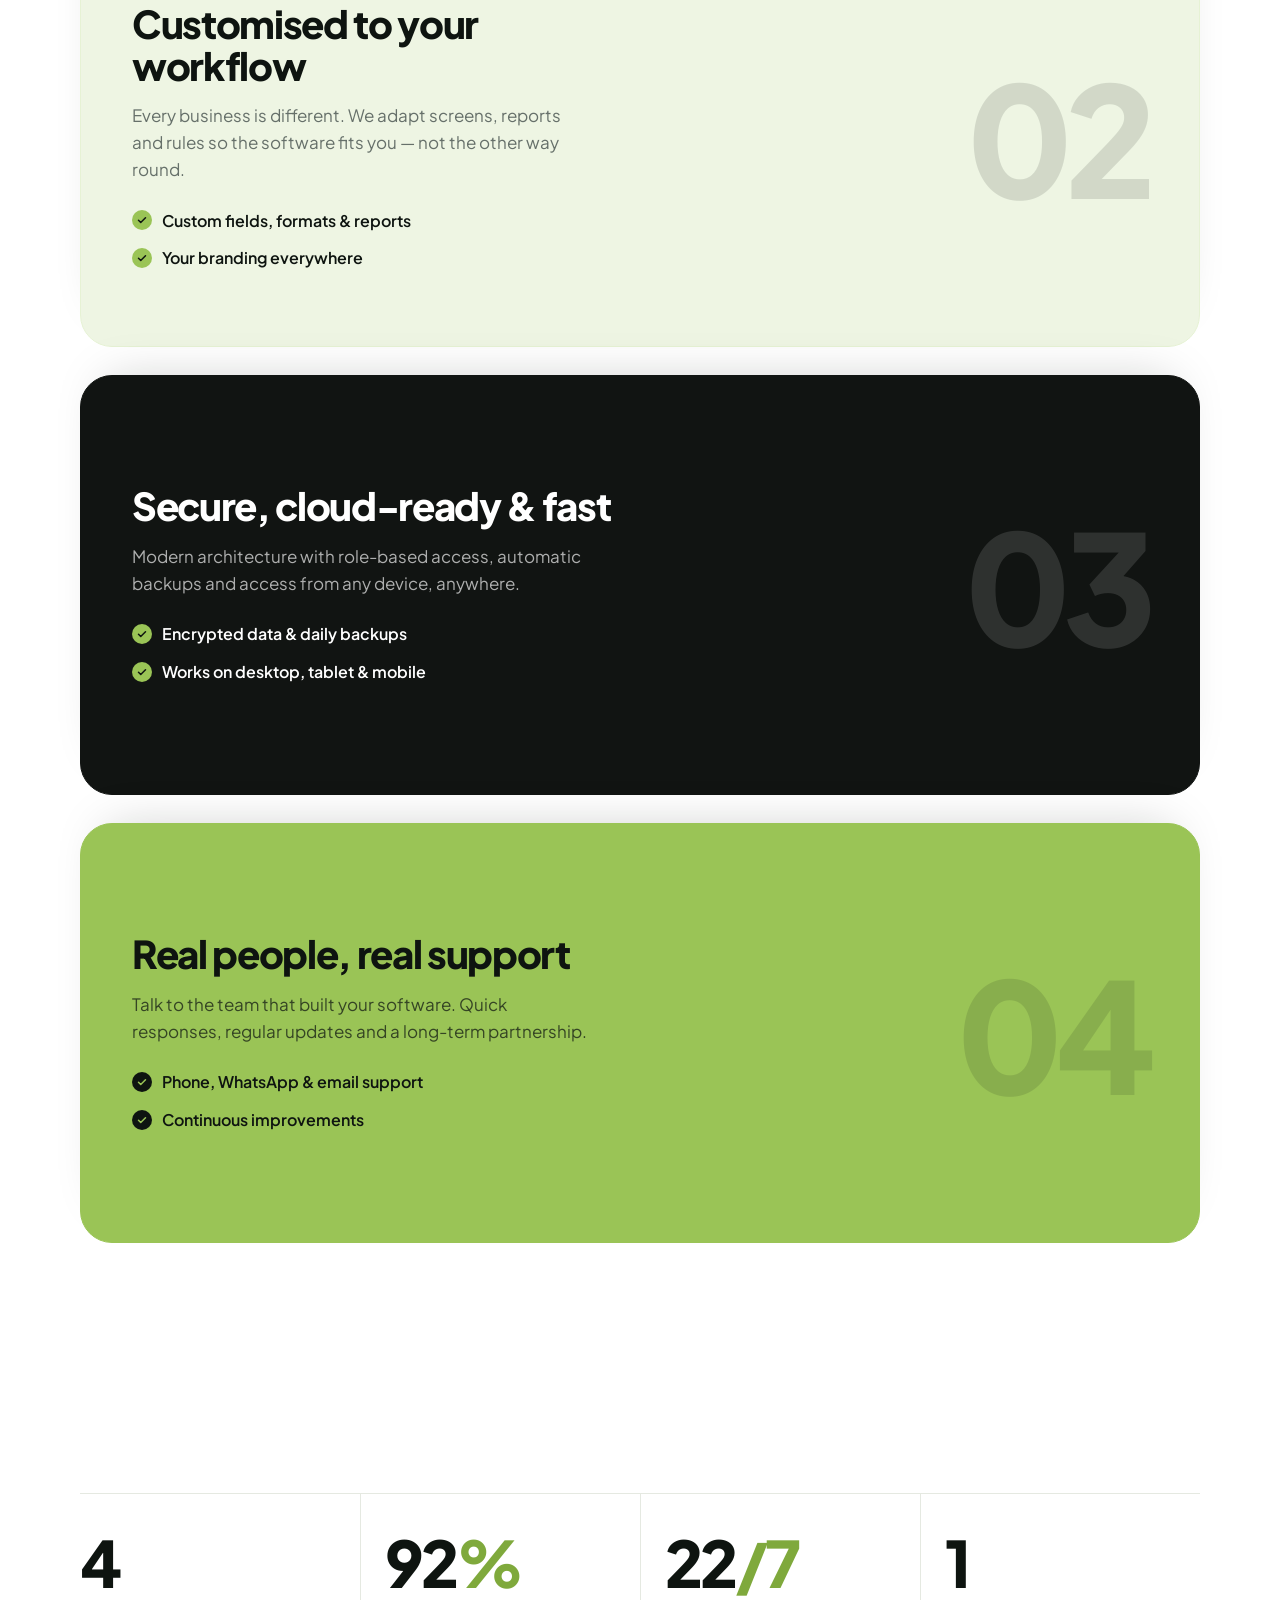
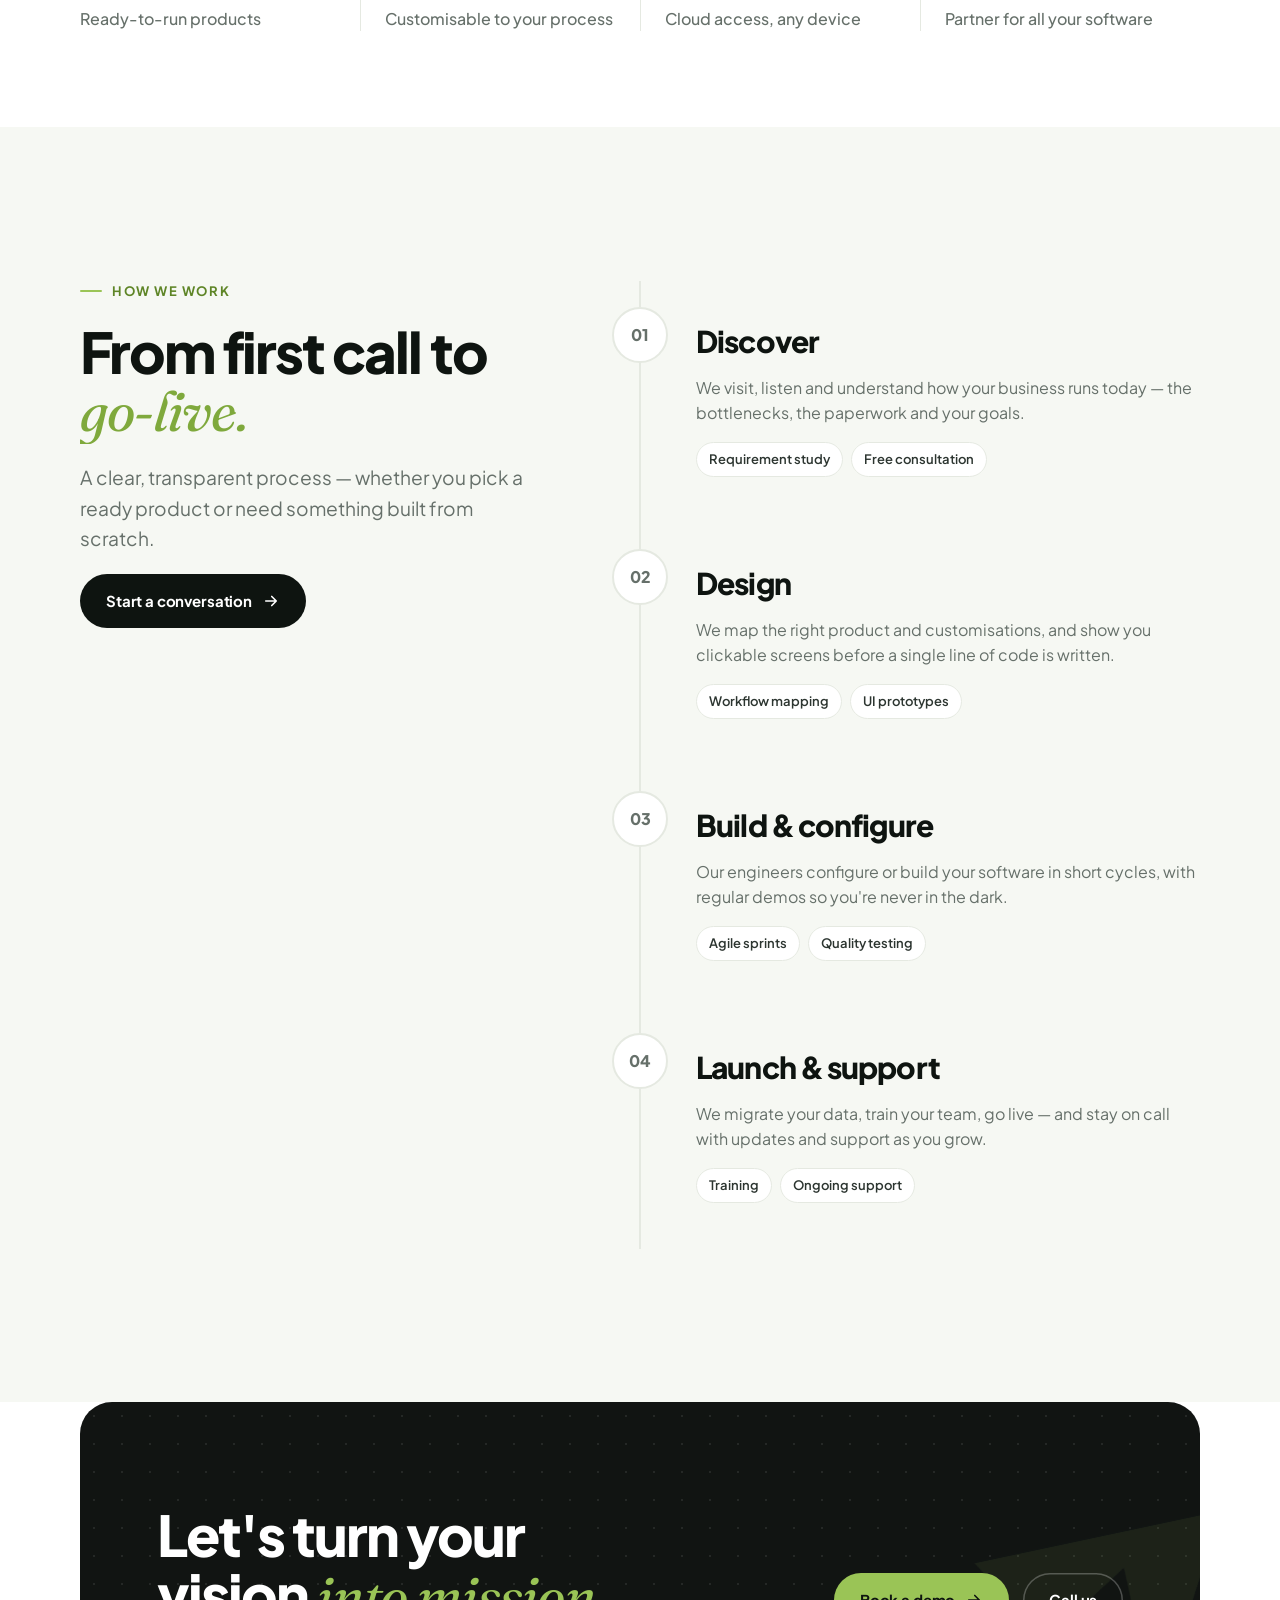
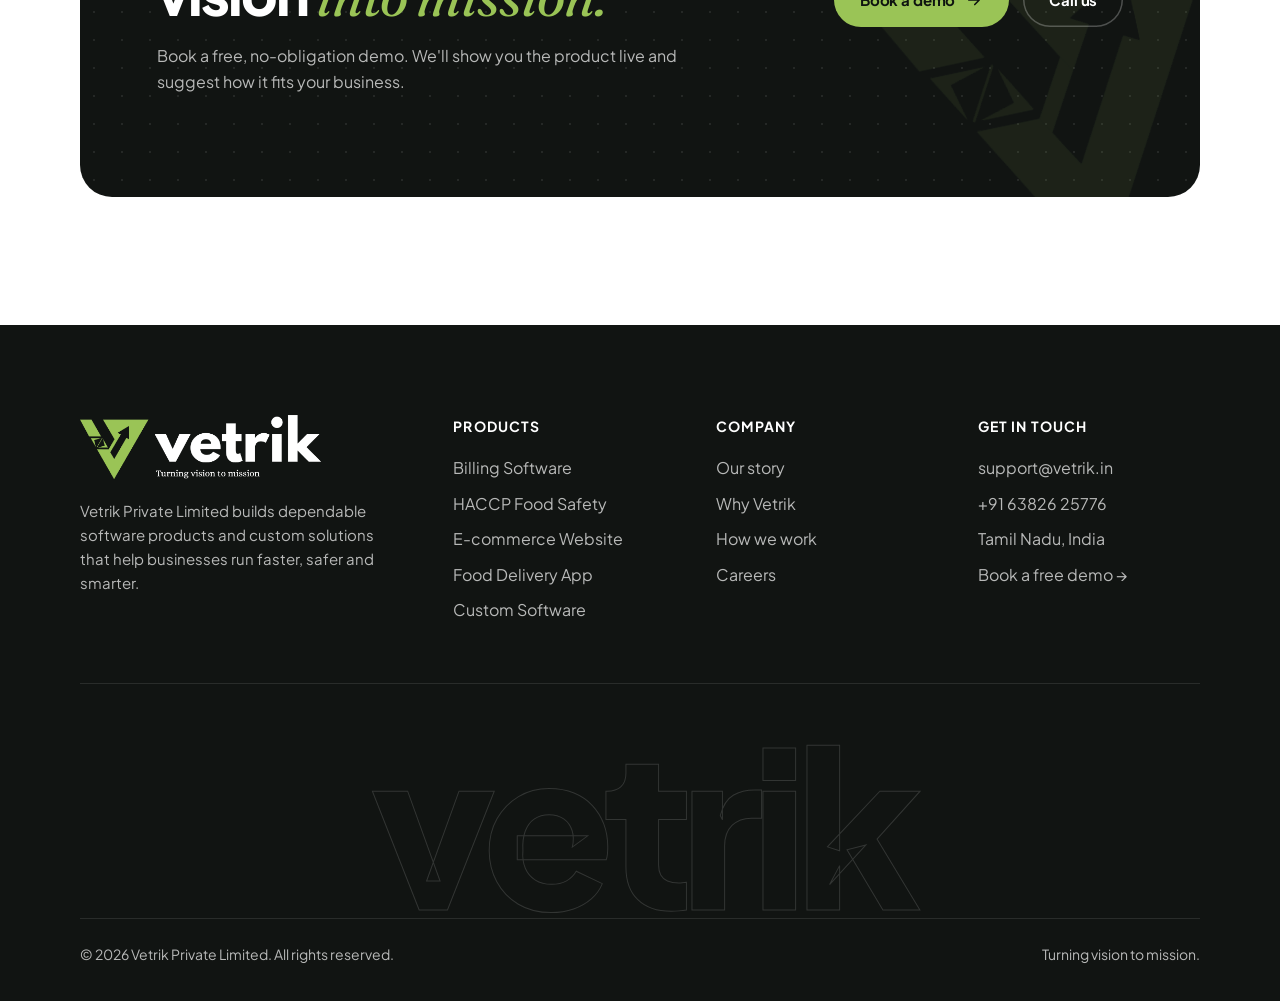
==== commit d28aa78b: "Home: focus on mission and services; drop company-story and industries - Hero: mission-led copy and " ====
--- a/index.html
+++ b/index.html
@@ -50,18 +50,18 @@
   <div class="dots"></div>
   <div class="orb" data-orb style="width:520px;height:520px;left:calc(50% - 260px);top:120px"></div>
   <div class="container hero__content">
-    <span class="eyebrow eyebrow--pill" data-reveal="down">India · Ireland · Since 2024</span>
+    <span class="eyebrow eyebrow--pill" data-reveal="down">Complete software solutions</span>
     <h1 class="h-display hero__title" data-split>Software that turns your vision into <span class="serif">mission.</span></h1>
-    <p class="lead" data-reveal="up" style="--delay:450ms">We started in 2024 as a team of one. Today we are nine people building billing, food safety, delivery and e-commerce software for businesses in India and Ireland, and every client so far has come through word of mouth.</p>
+    <p class="lead" data-reveal="up" style="--delay:450ms">From the billing counter to the restaurant kitchen to your online store, we design, build and support the software your business runs on. One team, start to finish.</p>
     <div class="btn-row" data-reveal="up" style="--delay:600ms">
-      <a class="btn btn--brand" href="about.html" data-magnetic>Read our story <span class="arrow"><svg width="18" height="18" viewBox="0 0 24 24" fill="none" stroke="currentColor" stroke-width="2.2" stroke-linecap="round" stroke-linejoin="round" aria-hidden="true"><path d="M5 12h14M13 6l6 6-6 6"/></svg></span></a>
-      <a class="btn btn--ghost" href="#products" data-magnetic>Explore products</a>
-    </div>
-    <ul class="hero__facts" data-stagger="110">
-      <li data-reveal="up"><b>1 → 9</b><span>From a team of one in 2024 to nine today</span></li>
-      <li data-reveal="up"><b>2</b><span>Countries: India &amp; Ireland</span></li>
-      <li data-reveal="up"><b>5</b><span>Irish kitchens onboarded in month one</span></li>
-      <li data-reveal="up"><b>0</b><span>Ads. Growth through referrals only</span></li>
+      <a class="btn btn--brand" href="#products" data-magnetic>Explore products <span class="arrow"><svg width="18" height="18" viewBox="0 0 24 24" fill="none" stroke="currentColor" stroke-width="2.2" stroke-linecap="round" stroke-linejoin="round" aria-hidden="true"><path d="M5 12h14M13 6l6 6-6 6"/></svg></span></a>
+      <a class="btn btn--ghost" href="contact.html" data-magnetic>Book a free demo</a>
+    </div>
+    <ul class="hero__facts hero__facts--services" data-stagger="110">
+      <li data-reveal="up"><a href="billing-software.html"><span class="svc__icon"><svg width="20" height="20" viewBox="0 0 24 24" fill="none" stroke="currentColor" stroke-width="1.8" stroke-linecap="round" stroke-linejoin="round" aria-hidden="true"><path d="M5 3h14v18l-3-2-2 2-2-2-2 2-2-2-3 2z"/><path d="M9 8h6M9 12h6M9 16h3"/></svg></span><b>Billing &amp; CRM</b><span>GST billing, stock, customers and reports</span></a></li>
+      <li data-reveal="up"><a href="haccp-software.html"><span class="svc__icon"><svg width="20" height="20" viewBox="0 0 24 24" fill="none" stroke="currentColor" stroke-width="1.8" stroke-linecap="round" stroke-linejoin="round" aria-hidden="true"><path d="M12 3l8 3v6c0 5-3.5 8-8 9-4.5-1-8-4-8-9V6z"/><path d="M8.5 12l2.5 2.5 4.5-5"/></svg></span><b>Food safety SaaS</b><span>Chef2Comply keeps kitchens HACCP compliant</span></a></li>
+      <li data-reveal="up"><a href="food-delivery-app.html"><span class="svc__icon"><svg width="20" height="20" viewBox="0 0 24 24" fill="none" stroke="currentColor" stroke-width="1.8" stroke-linecap="round" stroke-linejoin="round" aria-hidden="true"><rect x="6" y="2.5" width="12" height="19" rx="3"/><path d="M11 18h2"/></svg></span><b>Mobile apps</b><span>Delivery platforms and apps for Android &amp; iOS</span></a></li>
+      <li data-reveal="up"><a href="ecommerce-website.html"><span class="svc__icon"><svg width="20" height="20" viewBox="0 0 24 24" fill="none" stroke="currentColor" stroke-width="1.8" stroke-linecap="round" stroke-linejoin="round" aria-hidden="true"><circle cx="12" cy="12" r="9"/><path d="M3 12h18M12 3a14 14 0 0 1 0 18M12 3a14 14 0 0 0 0 18"/></svg></span><b>Websites &amp; branding</b><span>Brand identities, websites and online stores</span></a></li>
     </ul>
     <a class="scroll-hint" href="#clients" data-reveal="up" style="--delay:900ms"><span></span>Scroll</a>
   </div>
@@ -82,33 +82,11 @@
   </div>
 </section></div>
 
-<!-- ================= MARQUEE ================= -->
-<div class="marquee" aria-label="Industries we serve">
-  <div class="marquee__track">
-    <span class="marquee__item"><svg width="18" height="18" viewBox="0 0 24 24" fill="none" stroke="currentColor" stroke-width="1.8" stroke-linecap="round" stroke-linejoin="round" aria-hidden="true"><path d="M12 3l2.7 5.6 6.1.9-4.4 4.3 1 6.1L12 17l-5.4 2.9 1-6.1L3.2 9.5l6.1-.9z"/></svg> Restaurants & Cafés</span>
-    <span class="marquee__item"><svg width="18" height="18" viewBox="0 0 24 24" fill="none" stroke="currentColor" stroke-width="1.8" stroke-linecap="round" stroke-linejoin="round" aria-hidden="true"><path d="M12 3l2.7 5.6 6.1.9-4.4 4.3 1 6.1L12 17l-5.4 2.9 1-6.1L3.2 9.5l6.1-.9z"/></svg> Supermarkets</span>
-    <span class="marquee__item"><svg width="18" height="18" viewBox="0 0 24 24" fill="none" stroke="currentColor" stroke-width="1.8" stroke-linecap="round" stroke-linejoin="round" aria-hidden="true"><path d="M12 3l2.7 5.6 6.1.9-4.4 4.3 1 6.1L12 17l-5.4 2.9 1-6.1L3.2 9.5l6.1-.9z"/></svg> Food Manufacturing</span>
-    <span class="marquee__item"><svg width="18" height="18" viewBox="0 0 24 24" fill="none" stroke="currentColor" stroke-width="1.8" stroke-linecap="round" stroke-linejoin="round" aria-hidden="true"><path d="M12 3l2.7 5.6 6.1.9-4.4 4.3 1 6.1L12 17l-5.4 2.9 1-6.1L3.2 9.5l6.1-.9z"/></svg> Cloud Kitchens</span>
-    <span class="marquee__item"><svg width="18" height="18" viewBox="0 0 24 24" fill="none" stroke="currentColor" stroke-width="1.8" stroke-linecap="round" stroke-linejoin="round" aria-hidden="true"><path d="M12 3l2.7 5.6 6.1.9-4.4 4.3 1 6.1L12 17l-5.4 2.9 1-6.1L3.2 9.5l6.1-.9z"/></svg> Retail & Fashion</span>
-    <span class="marquee__item"><svg width="18" height="18" viewBox="0 0 24 24" fill="none" stroke="currentColor" stroke-width="1.8" stroke-linecap="round" stroke-linejoin="round" aria-hidden="true"><path d="M12 3l2.7 5.6 6.1.9-4.4 4.3 1 6.1L12 17l-5.4 2.9 1-6.1L3.2 9.5l6.1-.9z"/></svg> Bakeries</span>
-    <span class="marquee__item"><svg width="18" height="18" viewBox="0 0 24 24" fill="none" stroke="currentColor" stroke-width="1.8" stroke-linecap="round" stroke-linejoin="round" aria-hidden="true"><path d="M12 3l2.7 5.6 6.1.9-4.4 4.3 1 6.1L12 17l-5.4 2.9 1-6.1L3.2 9.5l6.1-.9z"/></svg> Hotels & Catering</span>
-    <span class="marquee__item"><svg width="18" height="18" viewBox="0 0 24 24" fill="none" stroke="currentColor" stroke-width="1.8" stroke-linecap="round" stroke-linejoin="round" aria-hidden="true"><path d="M12 3l2.7 5.6 6.1.9-4.4 4.3 1 6.1L12 17l-5.4 2.9 1-6.1L3.2 9.5l6.1-.9z"/></svg> Distributors</span>
-    <span class="marquee__item" aria-hidden="true"><svg width="18" height="18" viewBox="0 0 24 24" fill="none" stroke="currentColor" stroke-width="1.8" stroke-linecap="round" stroke-linejoin="round" aria-hidden="true"><path d="M12 3l2.7 5.6 6.1.9-4.4 4.3 1 6.1L12 17l-5.4 2.9 1-6.1L3.2 9.5l6.1-.9z"/></svg> Restaurants & Cafés</span>
-    <span class="marquee__item" aria-hidden="true"><svg width="18" height="18" viewBox="0 0 24 24" fill="none" stroke="currentColor" stroke-width="1.8" stroke-linecap="round" stroke-linejoin="round" aria-hidden="true"><path d="M12 3l2.7 5.6 6.1.9-4.4 4.3 1 6.1L12 17l-5.4 2.9 1-6.1L3.2 9.5l6.1-.9z"/></svg> Supermarkets</span>
-    <span class="marquee__item" aria-hidden="true"><svg width="18" height="18" viewBox="0 0 24 24" fill="none" stroke="currentColor" stroke-width="1.8" stroke-linecap="round" stroke-linejoin="round" aria-hidden="true"><path d="M12 3l2.7 5.6 6.1.9-4.4 4.3 1 6.1L12 17l-5.4 2.9 1-6.1L3.2 9.5l6.1-.9z"/></svg> Food Manufacturing</span>
-    <span class="marquee__item" aria-hidden="true"><svg width="18" height="18" viewBox="0 0 24 24" fill="none" stroke="currentColor" stroke-width="1.8" stroke-linecap="round" stroke-linejoin="round" aria-hidden="true"><path d="M12 3l2.7 5.6 6.1.9-4.4 4.3 1 6.1L12 17l-5.4 2.9 1-6.1L3.2 9.5l6.1-.9z"/></svg> Cloud Kitchens</span>
-    <span class="marquee__item" aria-hidden="true"><svg width="18" height="18" viewBox="0 0 24 24" fill="none" stroke="currentColor" stroke-width="1.8" stroke-linecap="round" stroke-linejoin="round" aria-hidden="true"><path d="M12 3l2.7 5.6 6.1.9-4.4 4.3 1 6.1L12 17l-5.4 2.9 1-6.1L3.2 9.5l6.1-.9z"/></svg> Retail & Fashion</span>
-    <span class="marquee__item" aria-hidden="true"><svg width="18" height="18" viewBox="0 0 24 24" fill="none" stroke="currentColor" stroke-width="1.8" stroke-linecap="round" stroke-linejoin="round" aria-hidden="true"><path d="M12 3l2.7 5.6 6.1.9-4.4 4.3 1 6.1L12 17l-5.4 2.9 1-6.1L3.2 9.5l6.1-.9z"/></svg> Bakeries</span>
-    <span class="marquee__item" aria-hidden="true"><svg width="18" height="18" viewBox="0 0 24 24" fill="none" stroke="currentColor" stroke-width="1.8" stroke-linecap="round" stroke-linejoin="round" aria-hidden="true"><path d="M12 3l2.7 5.6 6.1.9-4.4 4.3 1 6.1L12 17l-5.4 2.9 1-6.1L3.2 9.5l6.1-.9z"/></svg> Hotels & Catering</span>
-    <span class="marquee__item" aria-hidden="true"><svg width="18" height="18" viewBox="0 0 24 24" fill="none" stroke="currentColor" stroke-width="1.8" stroke-linecap="round" stroke-linejoin="round" aria-hidden="true"><path d="M12 3l2.7 5.6 6.1.9-4.4 4.3 1 6.1L12 17l-5.4 2.9 1-6.1L3.2 9.5l6.1-.9z"/></svg> Distributors</span>
-  </div>
-</div>
-
 <!-- ================= STATEMENT ================= -->
 <section class="section">
   <div class="container">
     <span class="eyebrow" data-reveal="up">Who we are</span>
-    <p class="statement" data-statement style="margin-top:28px">Vetrik means <mark>victory.</mark> We never ran an ad. Every client found us because someone they trust saw <mark>the quality of our work</mark>. That is how one person in 2024 became a team of nine building software across <mark>two countries.</mark></p>
+    <p class="statement" data-statement style="margin-top:28px">We are your <mark>complete software partner.</mark> Websites, mobile apps, billing systems, CRMs and SaaS, all designed, built and supported <mark>under one roof.</mark> You bring the vision. We turn it into <mark>mission.</mark></p>
   </div>
 </section>
 
@@ -195,26 +173,6 @@
   </div>
 </section>
 
-<!-- ================= JOURNEY TEASER ================= -->
-<section class="section section--soft">
-  <div class="container">
-    <div class="section-head section-head--split">
-      <div>
-        <span class="eyebrow" data-reveal="up">Our journey</span>
-        <h2 class="h2" style="margin-top:18px" data-split>From a team of one to <span class="serif accent">two countries.</span></h2>
-      </div>
-      <p class="lead" data-reveal="up">No funding round, no ad campaigns. Just one project done well, which led to the next.</p>
-    </div>
-    <ol class="milestones" data-inview>
-      <li data-reveal="up" style="--delay:100ms"><span class="milestones__dot"></span><b>2024</b><p>Vetrik starts with a team of one.</p></li>
-      <li data-reveal="up" style="--delay:250ms"><span class="milestones__dot"></span><b>2025</b><p>First international order: a food delivery app for Ireland.</p></li>
-      <li data-reveal="up" style="--delay:400ms"><span class="milestones__dot"></span><b>Ireland</b><p>Cape Comorin Digital Limited (CCD) set up as our partner company.</p></li>
-      <li data-reveal="up" style="--delay:550ms"><span class="milestones__dot"></span><b>Today</b><p>A team of nine, with Chef2Comply live in Ireland and growing across India.</p></li>
-    </ol>
-    <div data-reveal="up" style="margin-top:48px"><a class="btn" href="about.html" data-magnetic>Read the full story <span class="arrow"><svg width="18" height="18" viewBox="0 0 24 24" fill="none" stroke="currentColor" stroke-width="2.2" stroke-linecap="round" stroke-linejoin="round" aria-hidden="true"><path d="M5 12h14M13 6l6 6-6 6"/></svg></span></a></div>
-  </div>
-</section>
-
 <!-- ================= WHY (stacking cards) ================= -->
 <section class="section" id="why">
   <div class="container">
@@ -267,7 +225,7 @@
 <section class="section--tight">
   <div class="container">
     <div class="stats" data-stagger="120">
-      <div class="stat" data-reveal="up"><div class="stat__value"><span data-count="3">3</span></div><div class="stat__label">Ready-to-deploy products</div></div>
+      <div class="stat" data-reveal="up"><div class="stat__value"><span data-count="4">4</span></div><div class="stat__label">Ready-to-run products</div></div>
       <div class="stat" data-reveal="up"><div class="stat__value"><span data-count="100">100</span><em>%</em></div><div class="stat__label">Customisable to your process</div></div>
       <div class="stat" data-reveal="up"><div class="stat__value"><span data-count="24">24</span><em>/7</em></div><div class="stat__label">Cloud access, any device</div></div>
       <div class="stat" data-reveal="up"><div class="stat__value"><span data-count="1">1</span></div><div class="stat__label">Partner for all your software</div></div>
@@ -310,27 +268,6 @@
   </div>
 </section>
 
-<!-- ================= INDUSTRIES ================= -->
-<section class="section" id="industries">
-  <div class="container">
-    <div class="section-head section-head--split">
-      <div>
-        <span class="eyebrow" data-reveal="up">Industries</span>
-        <h2 class="h2" style="margin-top:18px" data-split>Built for businesses that <span class="serif accent">move fast.</span></h2>
-      </div>
-      <p class="lead" data-reveal="up">Our products are shaped by real counters, kitchens and warehouses.</p>
-    </div>
-    <div data-stagger="80">
-      <div class="industry" data-reveal="up"><h3>Retail & Supermarkets</h3><span>Billing · Inventory · E-commerce</span></div>
-      <div class="industry" data-reveal="up"><h3>Restaurants & Cafés</h3><span>POS billing · KOT · HACCP</span></div>
-      <div class="industry" data-reveal="up"><h3>Food Manufacturing</h3><span>HACCP · Traceability · Audits</span></div>
-      <div class="industry" data-reveal="up"><h3>Hotels & Catering</h3><span>Food safety · Billing · Custom</span></div>
-      <div class="industry" data-reveal="up"><h3>Food &amp; Grocery Delivery</h3><span>Delivery apps · Live tracking</span></div>
-      <div class="industry" data-reveal="up"><h3>Brands &amp; D2C</h3><span>E-commerce · Custom apps</span></div>
-    </div>
-  </div>
-</section>
-
 <!-- ================= CTA ================= -->
 <section class="container">
   <div class="cta" data-reveal="scale">
@@ -360,7 +297,6 @@
         <li><a href="about.html">Our story</a></li>
         <li><a href="index.html#why">Why Vetrik</a></li>
         <li><a href="index.html#process">How we work</a></li>
-        <li><a href="index.html#industries">Industries</a></li>
         <li><a href="contact.html">Careers</a></li>
       </ul></div>
       <div><h4>Get in touch</h4><ul>
--- a/assets/css/style.css
+++ b/assets/css/style.css
@@ -377,22 +377,6 @@
   .client__logo img { max-height: 64px; max-width: 130px; }
 }
 
-/* ---------- Marquee ---------- */
-.marquee { position: relative; overflow: hidden; padding: 28px 0; border-block: 1px solid var(--line); background: #fff; }
-.marquee::before, .marquee::after {
-  content: ""; position: absolute; top: 0; bottom: 0; width: 120px; z-index: 2; pointer-events: none;
-}
-.marquee::before { left: 0; background: linear-gradient(90deg, #fff, transparent); }
-.marquee::after { right: 0; background: linear-gradient(-90deg, #fff, transparent); }
-.marquee__track { display: flex; width: max-content; gap: 56px; padding-right: 56px; animation: marquee 38s linear infinite; }
-.marquee:hover .marquee__track { animation-play-state: paused; }
-.marquee__item {
-  display: inline-flex; align-items: center; gap: 14px; white-space: nowrap;
-  font-size: clamp(18px, 2vw, 24px); font-weight: 700; letter-spacing: -.02em; color: var(--ink-2);
-}
-.marquee__item svg { color: var(--brand-600); }
-@keyframes marquee { to { transform: translateX(-50%); } }
-
 /* ---------- Scroll-lit statement ---------- */
 .statement { font-size: clamp(28px, 4vw, 54px); line-height: 1.18; letter-spacing: -.035em; font-weight: 700; max-width: 1050px; }
 .statement .w { color: var(--line-2); transition: color .3s; }
@@ -495,19 +479,6 @@
 .process-wrap { display: grid; grid-template-columns: 1fr 1.3fr; gap: 80px; }
 .process-wrap .section-head { position: sticky; top: calc(var(--header-h) + 60px); align-self: start; }
 @media (max-width: 860px) { .process-wrap { grid-template-columns: 1fr; gap: 20px; } .process-wrap .section-head { position: static; } }
-
-/* ---------- Industries ---------- */
-.industry {
-  display: flex; align-items: center; justify-content: space-between; gap: 20px;
-  padding: 26px 0; border-bottom: 1px solid var(--line); cursor: default;
-  transition: padding .5s var(--ease), color .3s;
-}
-.industry:first-child { border-top: 1px solid var(--line); }
-.industry h3 { font-size: clamp(24px, 3.4vw, 44px); letter-spacing: -.035em; font-weight: 800; transition: transform .6s var(--ease); }
-.industry span { color: var(--muted); font-weight: 500; text-align: right; }
-.industry:hover { padding-left: 20px; padding-right: 20px; background: linear-gradient(90deg, var(--brand-50), transparent); }
-.industry:hover h3 { color: var(--brand-700); }
-@media (max-width: 640px) { .industry { flex-direction: column; align-items: flex-start; gap: 4px; } .industry span { text-align: left; } }
 
 /* ---------- CTA ---------- */
 .cta {
@@ -878,27 +849,13 @@
 .hero__facts li:nth-child(3) b, .hero__facts li:nth-child(4) b { color: var(--brand-600); }
 .hero__facts span { color: var(--muted); font-size: 14px; font-weight: 500; line-height: 1.4; }
 .hero--story .scroll-hint { margin-top: 30px; }
+.hero__facts--services li { padding: 0; }
+.hero__facts--services a { display: grid; align-content: start; gap: 6px; height: 100%; padding: 20px; border-radius: inherit; transition: background .3s, transform .5s var(--ease); }
+.hero__facts--services a:hover { background: #fff; transform: translateY(-4px); }
+.hero__facts--services b { font-size: 17px; letter-spacing: -.02em; line-height: 1.25; color: var(--ink) !important; }
+.svc__icon { width: 40px; height: 40px; border-radius: 12px; display: grid; place-items: center; margin-bottom: 6px; background: var(--brand-50); border: 1px solid var(--brand-100); color: var(--brand-700); transition: background .3s, color .3s; }
+.hero__facts--services a:hover .svc__icon { background: var(--brand); color: var(--ink); }
 @media (max-width: 860px) { .hero__facts { grid-template-columns: 1fr 1fr; } }
-
-/* Milestones teaser */
-.milestones { display: grid; grid-template-columns: repeat(4, 1fr); gap: 24px; position: relative; padding-top: 34px; margin: 0; list-style: none; }
-.milestones::before {
-  content: ""; position: absolute; top: 9px; left: 0; right: 0; height: 2px; background: var(--brand);
-  transform: scaleX(0); transform-origin: 0 50%; transition: transform 1.8s var(--ease) .2s;
-}
-.milestones.is-in::before { transform: scaleX(1); }
-.milestones::after { content: ""; position: absolute; top: 9px; left: 0; right: 0; height: 2px; background: var(--line); z-index: -1; }
-.milestones li { position: relative; }
-.milestones__dot { position: absolute; top: -34px; left: 0; width: 20px; height: 20px; border-radius: 50%; background: #fff; border: 3px solid var(--brand); }
-.milestones b { display: block; font-size: 26px; font-weight: 800; letter-spacing: -.03em; margin-bottom: 8px; }
-.milestones p { color: var(--muted); font-size: 15.5px; }
-@media (max-width: 860px) {
-  .milestones { grid-template-columns: 1fr; padding: 0 0 0 34px; gap: 28px; }
-  .milestones::before, .milestones::after { top: 0; bottom: 0; left: 9px; right: auto; width: 2px; height: auto; transform-origin: 50% 0; }
-  .milestones::before { transform: scaleY(0); }
-  .milestones.is-in::before { transform: scaleY(1); }
-  .milestones__dot { top: 4px; left: -34px; }
-}
 
 /* ==========================================================================
    About page: story scenes
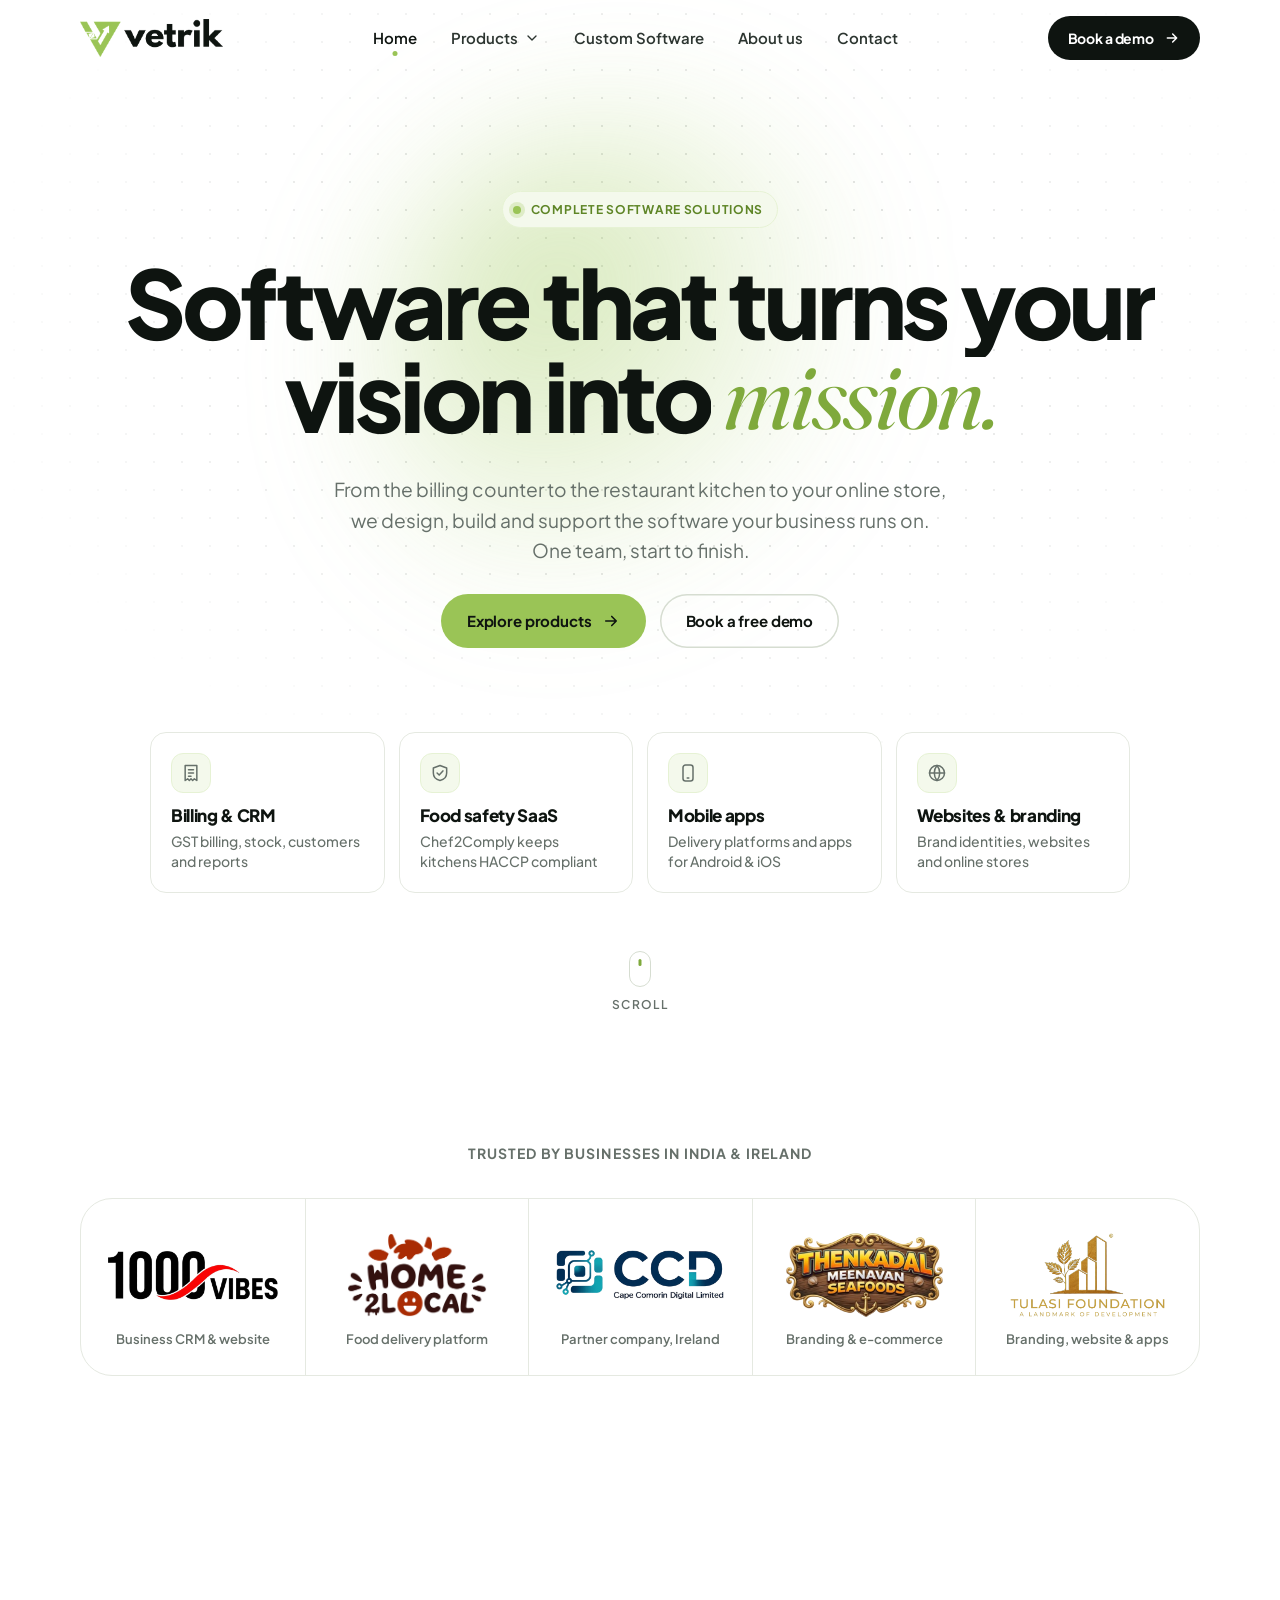
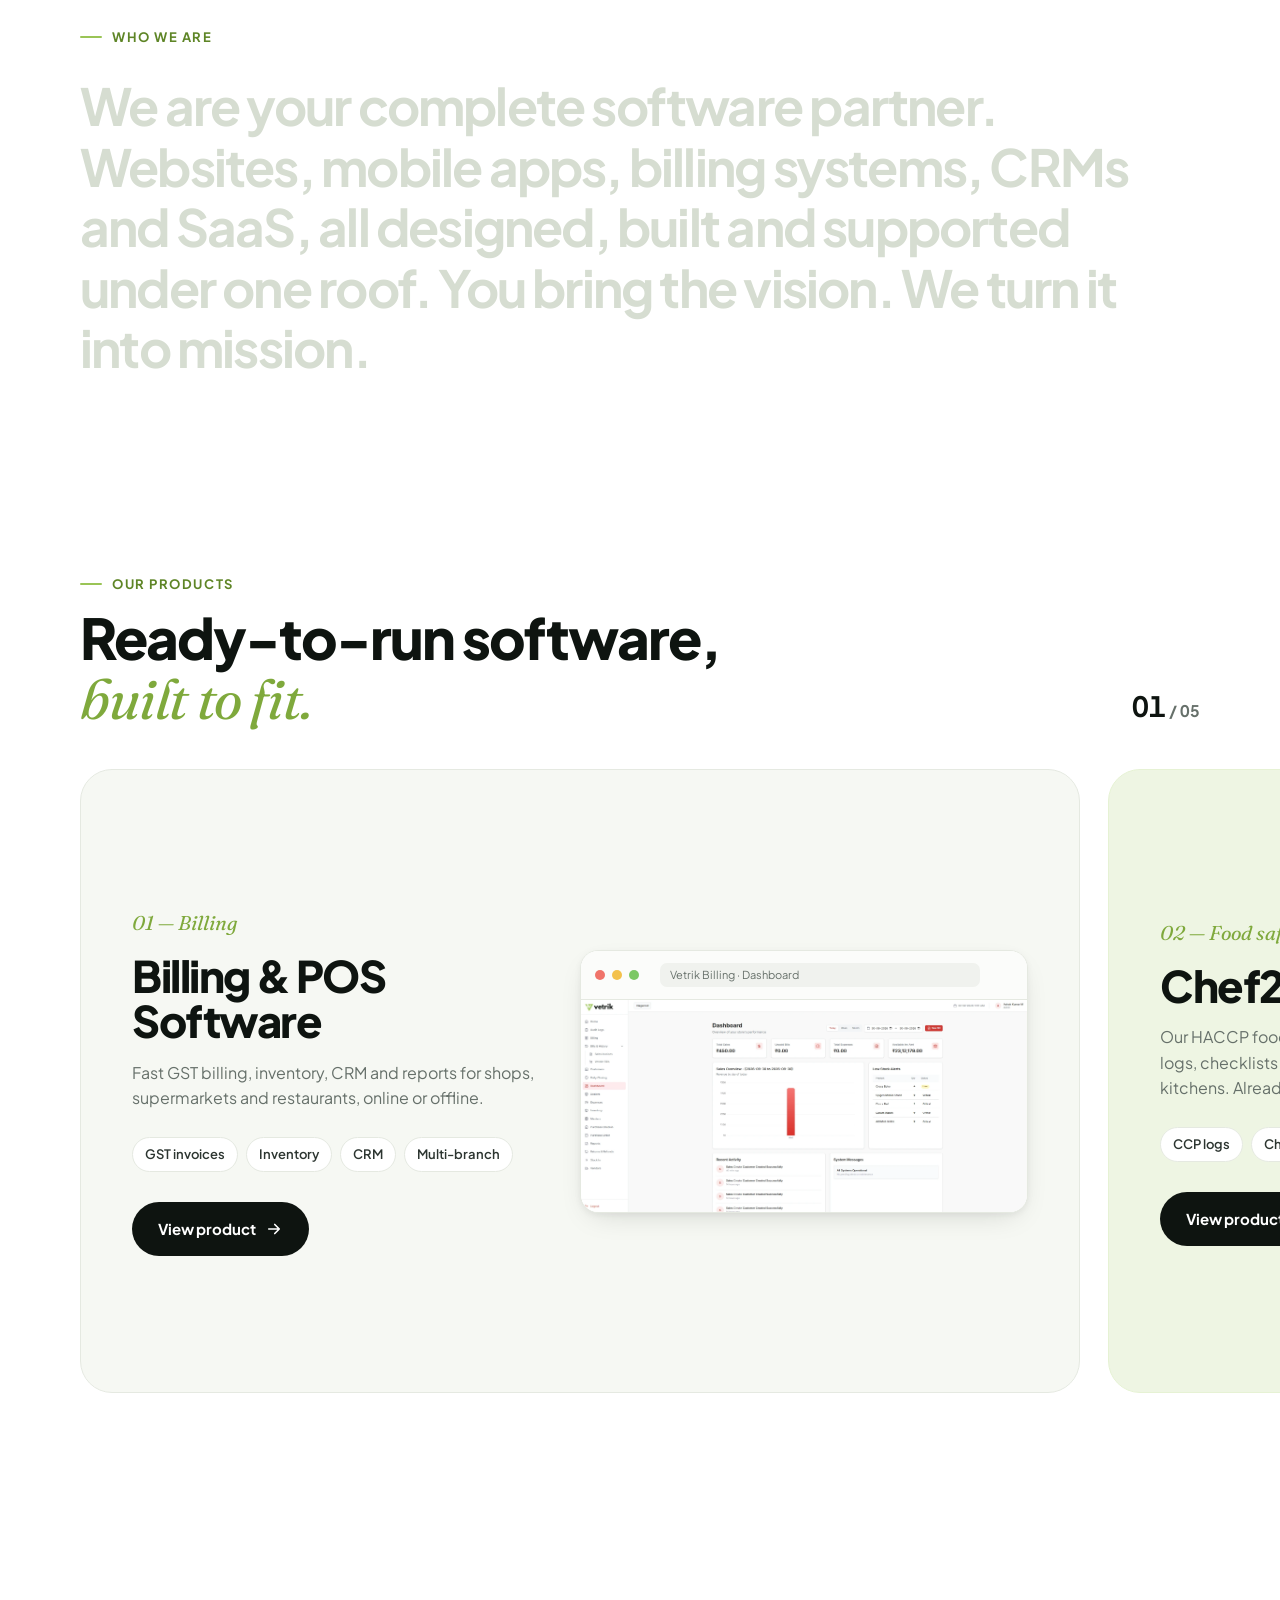
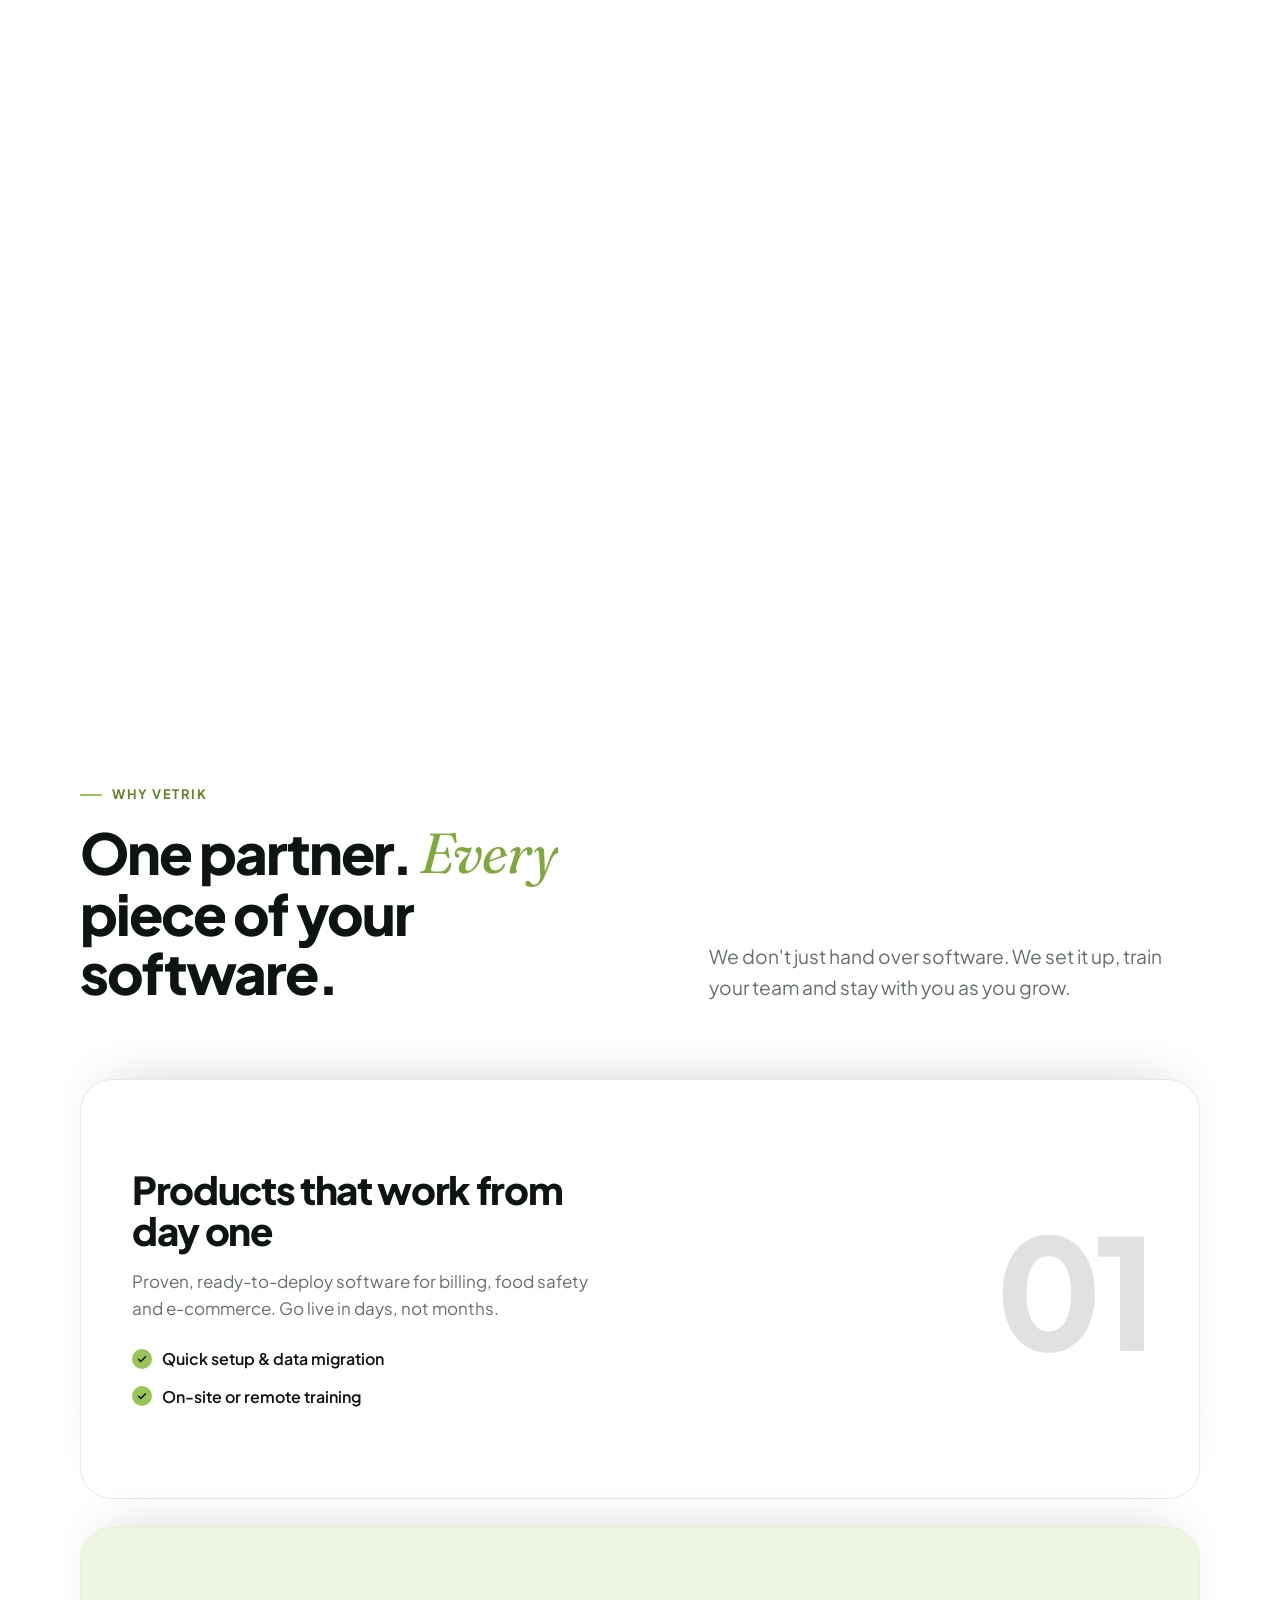
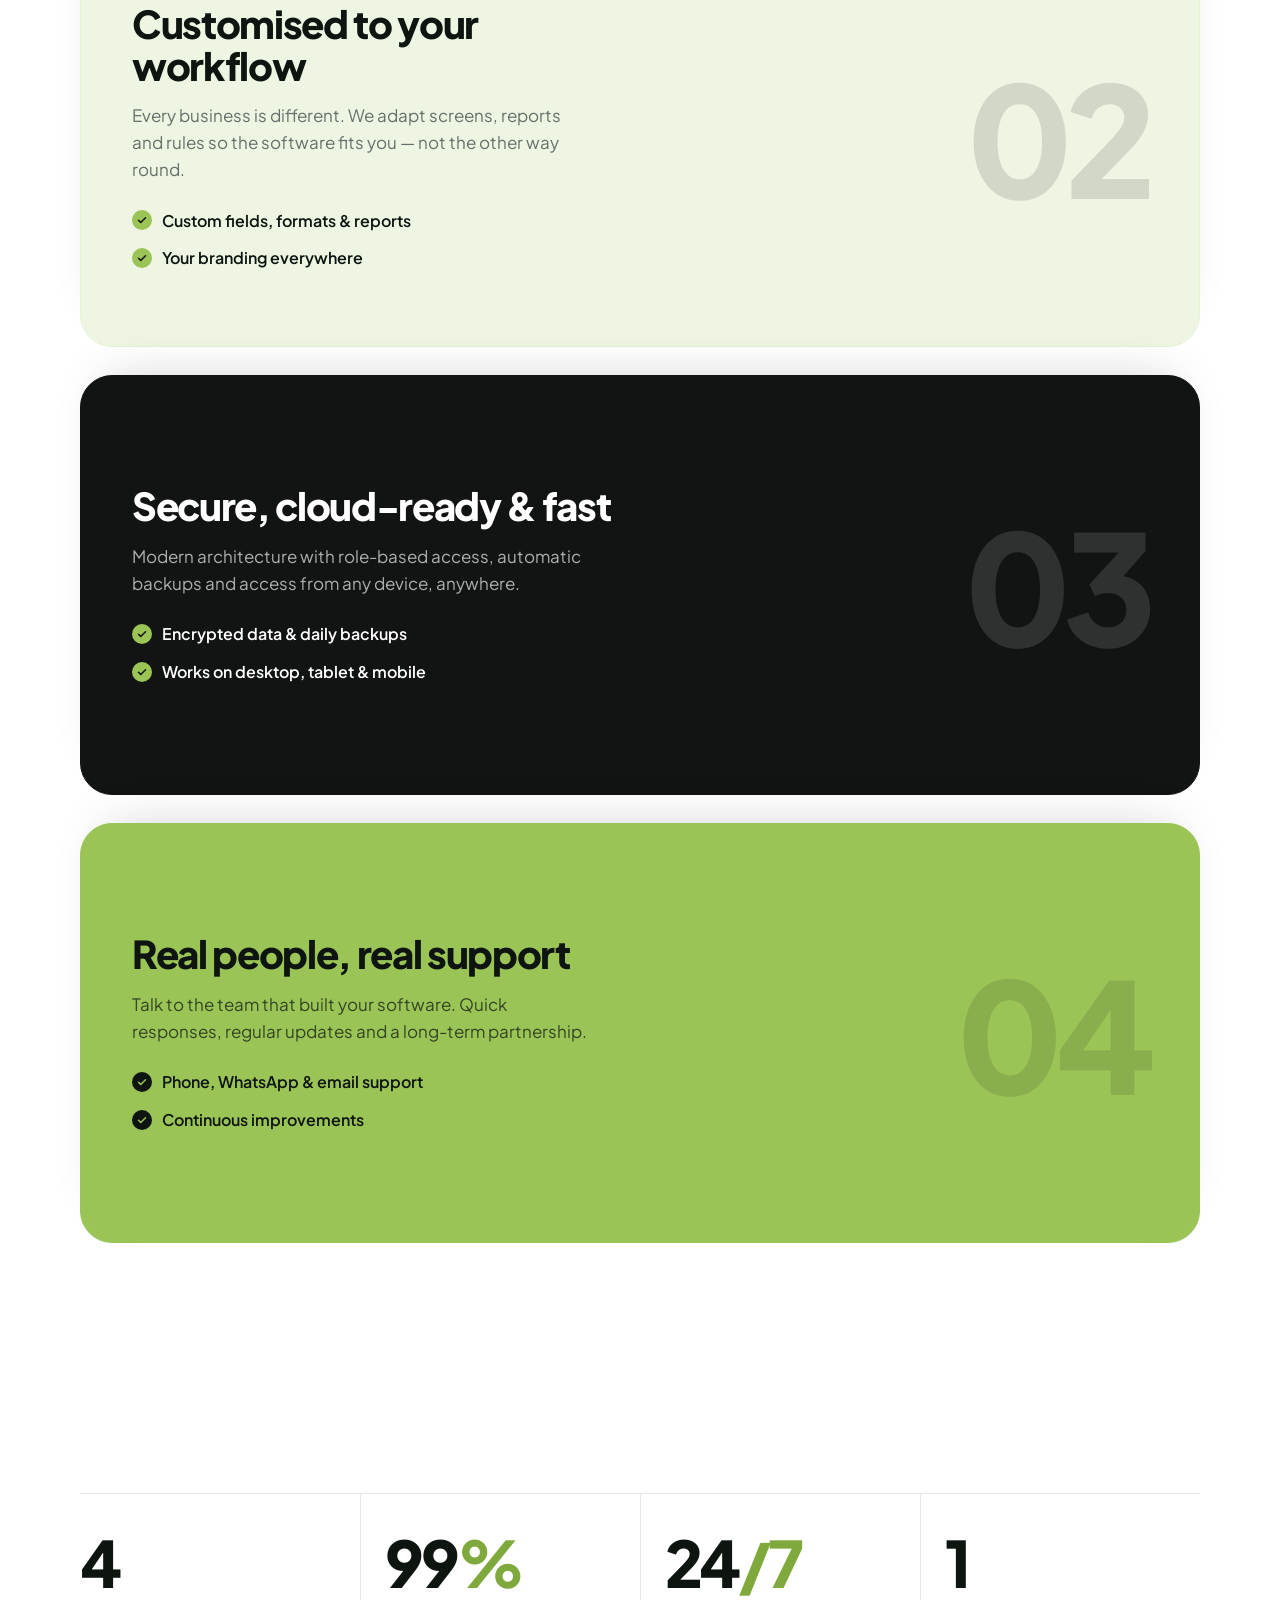
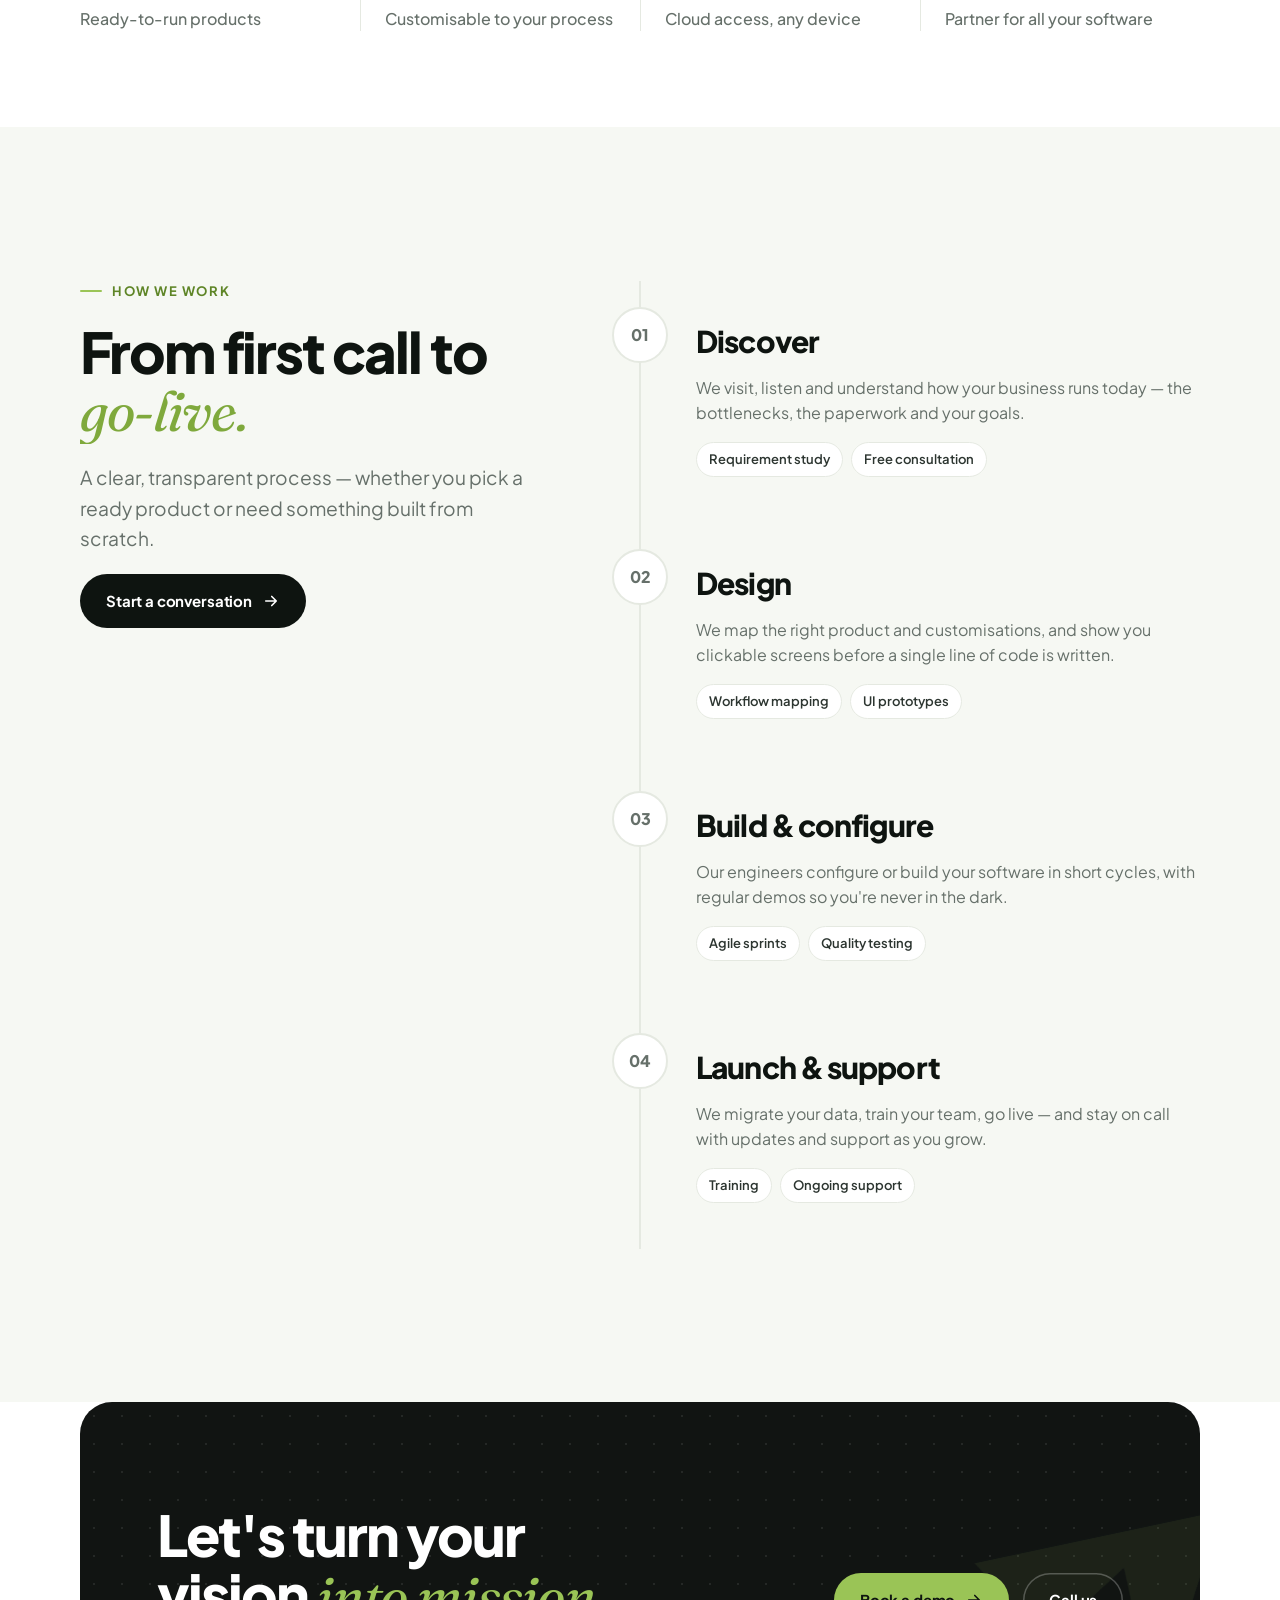
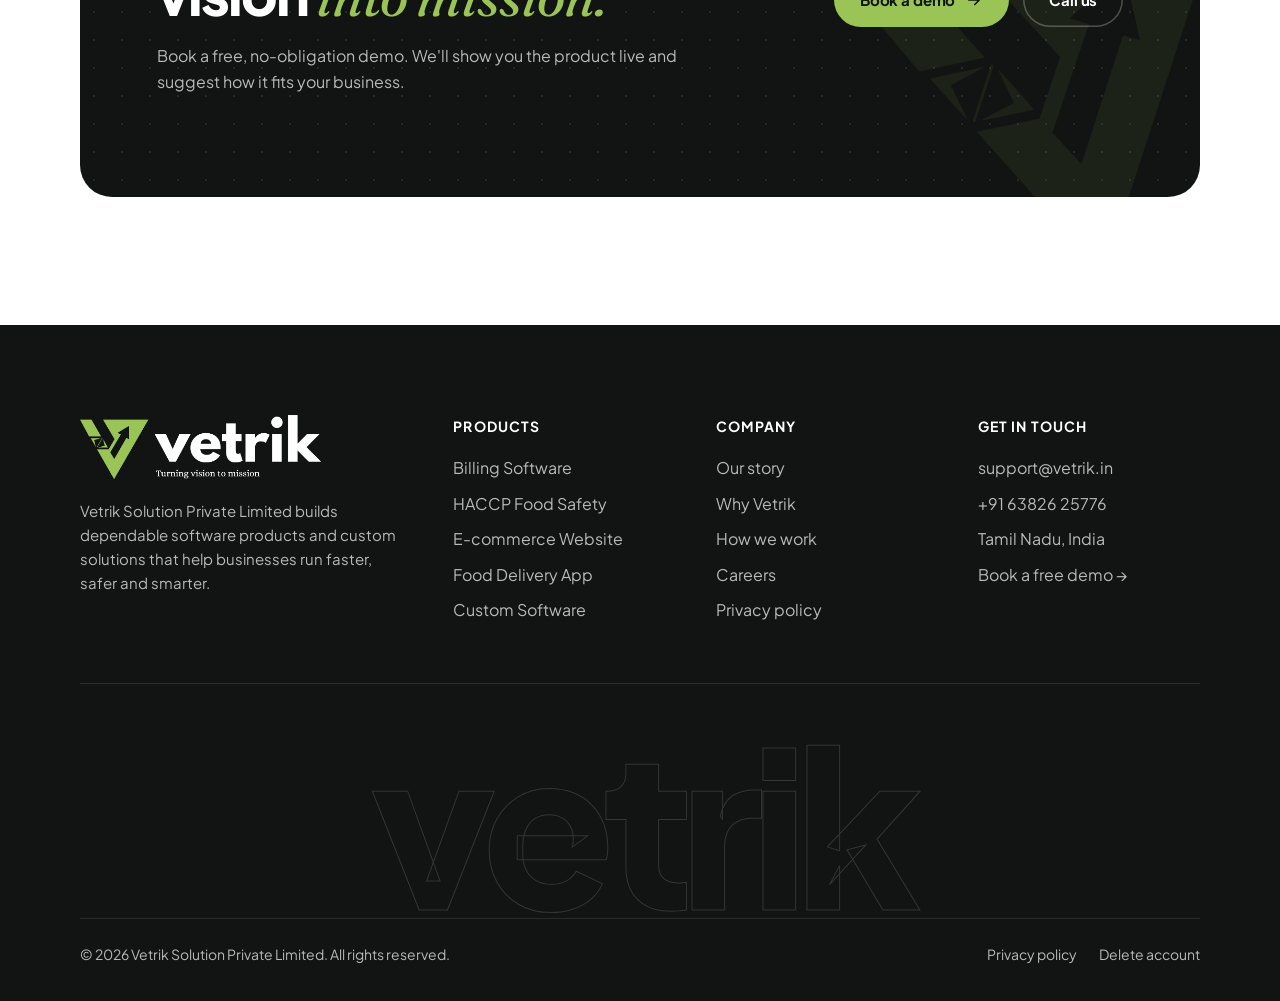
==== commit d92267d4: "Billing pricing, privacy policy, account deletion, company name, mobile fixes - Billing page rebuilt" ====
--- a/index.html
+++ b/index.html
@@ -4,10 +4,10 @@
 <meta charset="utf-8">
 <meta name="viewport" content="width=device-width, initial-scale=1">
 <title>Vetrik — Billing, HACCP, E-commerce & Custom Software</title>
-<meta name="description" content="Vetrik Private Limited builds billing software, HACCP food safety software, e-commerce websites and custom software for growing businesses.">
+<meta name="description" content="Vetrik Solution Private Limited builds billing software, HACCP food safety software, e-commerce websites and custom software for growing businesses.">
 <meta name="theme-color" content="#ffffff">
 <meta property="og:title" content="Vetrik — Billing, HACCP, E-commerce & Custom Software">
-<meta property="og:description" content="Vetrik Private Limited builds billing software, HACCP food safety software, e-commerce websites and custom software for growing businesses.">
+<meta property="og:description" content="Vetrik Solution Private Limited builds billing software, HACCP food safety software, e-commerce websites and custom software for growing businesses.">
 <meta property="og:image" content="assets/img/logo-dark-text.png">
 <link rel="icon" type="image/png" href="assets/img/favicon.png">
 <link rel="preconnect" href="https://fonts.googleapis.com">
@@ -290,7 +290,7 @@
     <div class="footer__top">
       <div>
         <a class="footer__logo" href="index.html"><img src="assets/img/logo-white-text.png" alt="Vetrik — Turning vision to mission" width="1841" height="489" loading="lazy"></a>
-        <p class="footer__about">Vetrik Private Limited builds dependable software products and custom solutions that help businesses run faster, safer and smarter.</p>
+        <p class="footer__about">Vetrik Solution Private Limited builds dependable software products and custom solutions that help businesses run faster, safer and smarter.</p>
       </div>
       <div><h4>Products</h4><ul><li><a href="billing-software.html">Billing Software</a></li><li><a href="haccp-software.html">HACCP Food Safety</a></li><li><a href="ecommerce-website.html">E-commerce Website</a></li><li><a href="food-delivery-app.html">Food Delivery App</a></li><li><a href="custom-software.html">Custom Software</a></li></ul></div>
       <div><h4>Company</h4><ul>
@@ -298,6 +298,7 @@
         <li><a href="index.html#why">Why Vetrik</a></li>
         <li><a href="index.html#process">How we work</a></li>
         <li><a href="contact.html">Careers</a></li>
+        <li><a href="privacy-policy.html">Privacy policy</a></li>
       </ul></div>
       <div><h4>Get in touch</h4><ul>
         <li><a href="mailto:support@vetrik.in">support@vetrik.in</a></li>
@@ -308,8 +309,8 @@
     </div>
     <div class="footer__big" aria-hidden="true">vetrik</div>
     <div class="footer__bottom">
-      <span>© <span data-year>2026</span> Vetrik Private Limited. All rights reserved.</span>
-      <span>Turning vision to mission.</span>
+      <span>© <span data-year>2026</span> Vetrik Solution Private Limited. All rights reserved.</span>
+      <span class="footer__legal"><a href="privacy-policy.html">Privacy policy</a><a href="delete-account.html">Delete account</a></span>
     </div>
   </div>
 </footer>
--- a/assets/css/style.css
+++ b/assets/css/style.css
@@ -421,8 +421,10 @@
 @media (max-width: 860px) {
   .hscroll__sticky { position: relative; height: auto; padding: 90px 0; }
   .hscroll { height: auto !important; }
-  .hscroll__track { flex-direction: column; transform: none !important; }
-  .pcard { width: 100%; grid-template-columns: 1fr; min-height: 0; }
+  .hscroll__track { flex-direction: column; width: auto; padding: 0 var(--gutter); gap: 20px; transform: none !important; }
+  .pcard { width: 100%; grid-template-columns: 1fr; min-height: 0; gap: 28px; }
+  .pcard > * { min-width: 0; }
+  .pcard h3 { font-size: 28px; }
   .hscroll__bar, .hscroll__counter { display: none; }
 }
 
@@ -700,12 +702,16 @@
 .story__screen .window.shot { height: auto; }
 .story__progress { position: absolute; left: -28px; top: 20px; bottom: 20px; width: 3px; border-radius: 3px; background: var(--line); }
 .story__progress span { position: absolute; inset: 0; background: var(--brand); transform-origin: 0 0; transform: scaleY(0); border-radius: inherit; }
+.story__inline { display: none; }
 @media (max-width: 900px) {
   .story { grid-template-columns: 1fr; }
-  .story__visual { position: sticky; top: calc(var(--header-h) + 10px); height: 340px; z-index: 2; order: -1; }
-  .story__progress { display: none; }
-  .story__step { min-height: 60vh; opacity: .35; justify-content: flex-end; padding-bottom: 6vh; }
-}
+  .story__visual { display: none; }
+  .story__step, .story--about .story__step { min-height: 0; opacity: 1; justify-content: flex-start; padding: 0 0 56px; }
+  .story__inline { display: block; position: relative; inset: auto; height: 380px; margin-bottom: 26px; opacity: 1; transform: none; pointer-events: auto; }
+  .story__inline:has(.phone) { height: auto; display: grid; place-items: center; }
+  .story__inline:has(.window.shot) { height: auto; }
+}
+@media (max-width: 420px) { .story__inline { height: 340px; } }
 
 .screen-pad { padding: 18px; display: grid; gap: 12px; align-content: start; height: calc(100% - 49px); background: #fff; }
 .form-grid { display: grid; grid-template-columns: 1fr 1fr; gap: 10px; }
@@ -1018,8 +1024,8 @@
 .zero__label { font-size: clamp(22px, 2.6vw, 32px); font-weight: 800; letter-spacing: -.03em; }
 
 @media (max-width: 900px) {
-  .story--about .story__visual { height: 360px; }
-  .story--about .story__step { min-height: 75vh; }
+  .story--about .story__inline { height: 360px; }
+  .story--about .story__step { min-height: 0; }
   .scene { padding: 18px; }
   .solo__avatar { width: 88px; height: 88px; }
   .mod-grid span { padding: 10px 6px; font-size: 11.5px; }
@@ -1039,3 +1045,273 @@
   .order-card { bottom: 14px; padding: 10px 12px; }
   .order-card img { height: 36px; }
 }
+
+/* ==========================================================================
+   Chef2Comply: live sensor monitoring
+   ========================================================================== */
+.sensors .split { align-items: center; }
+.sensor-points { display: grid; gap: 22px; margin-top: 34px; }
+.sensor-points li { display: grid; grid-template-columns: 52px 1fr; gap: 16px; align-items: start; }
+.sensor-points .icon-box { margin: 0; }
+.sensor-points b { display: block; font-size: 18px; letter-spacing: -.02em; margin-bottom: 4px; }
+.sensor-points p { color: var(--muted); font-size: 15.5px; }
+
+.live {
+  position: relative; background: var(--dark); color: #fff; border-radius: var(--radius-xl);
+  padding: clamp(20px, 3vw, 30px); box-shadow: var(--shadow-lg); overflow: hidden; isolation: isolate;
+}
+.live::before {
+  content: ""; position: absolute; inset: -40% -20% auto auto; width: 70%; aspect-ratio: 1; z-index: -1;
+  background: radial-gradient(circle, rgba(154, 196, 86, .22), transparent 65%);
+}
+.live__head { display: flex; align-items: center; gap: 10px; margin-bottom: 18px; }
+.live__head b { font-size: 15px; letter-spacing: -.01em; }
+.live__head .chip { margin-left: auto; }
+.live__dot { width: 10px; height: 10px; border-radius: 50%; background: var(--brand); box-shadow: 0 0 0 0 rgba(154, 196, 86, .6); animation: live-dot 1.8s ease-out infinite; }
+@keyframes live-dot { 0% { box-shadow: 0 0 0 0 rgba(154, 196, 86, .6); } 100% { box-shadow: 0 0 0 12px rgba(154, 196, 86, 0); } }
+
+.live__sensors { display: grid; grid-template-columns: repeat(3, 1fr); gap: 10px; }
+.sensor {
+  position: relative; display: grid; gap: 6px; padding: 14px; border-radius: 16px;
+  background: rgba(255, 255, 255, .06); border: 1px solid rgba(255, 255, 255, .1);
+}
+.sensor small { color: rgba(255, 255, 255, .65); font-weight: 600; font-size: 12px; }
+.sensor strong { font-size: clamp(20px, 2.2vw, 26px); letter-spacing: -.03em; font-variant-numeric: tabular-nums; transition: color .3s; }
+.sensor.is-tick strong { color: var(--brand); }
+.sensor .chip { justify-self: start; }
+.sensor__wave { position: absolute; top: 12px; right: 12px; color: var(--brand); animation: wave-blink 2.4s ease-in-out infinite; }
+.sensor:nth-child(2) .sensor__wave { animation-delay: -.8s; }
+.sensor:nth-child(3) .sensor__wave { animation-delay: -1.6s; }
+@keyframes wave-blink { 0%, 100% { opacity: .35; } 50% { opacity: 1; } }
+
+.live__flow { display: flex; align-items: center; gap: 12px; margin: 18px 0 12px; color: rgba(255, 255, 255, .6); font-size: 12px; font-weight: 700; letter-spacing: .08em; text-transform: uppercase; }
+.live__flow em { font-style: normal; white-space: nowrap; }
+.live__flow span {
+  flex: 1; height: 2px; border-radius: 2px;
+  background: linear-gradient(90deg, transparent, var(--brand), transparent) 0 0 / 40% 100% no-repeat, rgba(255, 255, 255, .12);
+  animation: flow 1.6s linear infinite;
+}
+@keyframes flow { from { background-position: -40% 0, 0 0; } to { background-position: 140% 0, 0 0; } }
+
+.live__log { list-style: none; margin: 0; padding: 0; display: grid; gap: 6px; min-height: 196px; }
+.live__log li {
+  display: grid; grid-template-columns: 48px 1fr auto auto; gap: 12px; align-items: center;
+  padding: 10px 12px; border-radius: 12px; background: #fff; color: var(--ink); font-size: 13px;
+}
+.live__log time { color: var(--muted); font-weight: 700; font-variant-numeric: tabular-nums; }
+.live__log span { font-weight: 600; }
+.live__log b { font-variant-numeric: tabular-nums; }
+.live__log i { font-style: normal; font-weight: 700; font-size: 11px; padding: 3px 8px; border-radius: 999px; background: #eaf6ed; color: #267a42; }
+.live__log li.is-new { animation: log-in .7s var(--ease); }
+@keyframes log-in { from { opacity: 0; transform: translateY(-12px) scale(.98); background: var(--brand-100); } }
+.live__foot { display: flex; justify-content: space-between; align-items: center; margin-top: 14px; padding-top: 14px; border-top: 1px solid rgba(255, 255, 255, .12); font-size: 13px; color: rgba(255, 255, 255, .7); font-weight: 600; }
+.live__foot b { font-size: 22px; color: var(--brand); }
+
+.compare { display: grid; grid-template-columns: 1fr 1fr; gap: 20px; margin-top: clamp(56px, 7vw, 90px); }
+.compare__col { border-radius: var(--radius-lg); padding: clamp(24px, 3vw, 34px); border: 1px solid var(--line); }
+.compare__col h3 { display: flex; align-items: center; gap: 10px; font-size: 19px; letter-spacing: -.02em; margin-bottom: 18px; }
+.compare__col ul { display: grid; gap: 12px; }
+.compare__col li { display: flex; gap: 10px; align-items: flex-start; font-size: 15.5px; }
+.compare__col li svg { flex: none; margin-top: 3px; }
+.compare__col--old { background: var(--bg-soft); color: var(--muted); }
+.compare__col--old h3 { color: var(--ink-2); }
+.compare__col--old li svg { color: var(--bad); }
+.compare__col--new { background: var(--bg-tint); border-color: var(--brand-100); }
+.compare__col--new h3 svg, .compare__col--new li svg { color: var(--brand-700); }
+.compare__col--new li { font-weight: 600; }
+
+@media (max-width: 640px) {
+  .live__sensors { grid-template-columns: 1fr; }
+  .sensor { grid-template-columns: 1fr auto; align-items: center; }
+  .sensor small { grid-column: 1; }
+  .sensor strong { grid-column: 1; }
+  .sensor .chip { grid-column: 2; grid-row: 1 / span 2; }
+  .sensor__wave { display: none; }
+  .live__log li { grid-template-columns: 42px 1fr auto; }
+  .live__log i { display: none; }
+  .compare { grid-template-columns: 1fr; }
+}
+
+/* ==========================================================================
+   Billing page: highlights, feature groups, pricing
+   ========================================================================== */
+.sr { position: absolute; width: 1px; height: 1px; overflow: hidden; clip: rect(0 0 0 0); white-space: nowrap; }
+
+.trial-badge {
+  position: absolute; right: -2%; bottom: -4%; z-index: 4; width: 132px; height: 132px; border-radius: 50%;
+  display: grid; place-content: center; text-align: center; background: #f2b33d; color: var(--ink);
+  box-shadow: 0 20px 40px -16px rgba(180, 120, 20, .55); transform: rotate(-8deg);
+}
+.trial-badge b { display: block; font-size: 26px; font-weight: 800; letter-spacing: -.03em; line-height: 1; }
+.trial-badge span { font-weight: 700; font-size: 14px; }
+@media (max-width: 860px) { .trial-badge { width: 96px; height: 96px; right: 2%; bottom: -6%; } .trial-badge b { font-size: 19px; } .trial-badge span { font-size: 11px; } }
+
+.hl-grid { display: grid; grid-template-columns: repeat(3, 1fr); border-top: 1px solid var(--line); }
+.hl-grid .hl { display: flex; gap: 16px; align-items: flex-start; padding: 28px 24px 28px 0; border-bottom: 1px solid var(--line); }
+.hl-grid .hl:not(:nth-child(3n + 1)) { padding-left: 24px; border-left: 1px solid var(--line); }
+.hl__icon { flex: none; width: 46px; height: 46px; border-radius: 14px; display: grid; place-items: center; background: var(--brand-50); border: 1px solid var(--brand-100); color: var(--brand-700); transition: background .3s, color .3s, transform .5s var(--ease); }
+.hl-grid .hl:hover .hl__icon { background: var(--brand); color: var(--ink); transform: rotate(-6deg); }
+.hl-grid .hl h3 { font-size: 19px; letter-spacing: -.02em; margin-bottom: 4px; color: var(--brand-700); }
+.hl-grid .hl p { color: var(--muted); font-size: 15px; }
+@media (max-width: 860px) {
+  .hl-grid { grid-template-columns: 1fr 1fr; }
+  .hl-grid .hl, .hl-grid .hl:not(:nth-child(3n + 1)) { padding: 22px 16px 22px 0; border-left: 0; }
+  .hl-grid .hl:nth-child(even) { padding-left: 16px; border-left: 1px solid var(--line); }
+}
+@media (max-width: 560px) { .hl-grid { grid-template-columns: 1fr; } .hl-grid .hl:nth-child(even) { padding-left: 0; border-left: 0; } }
+
+.fgroups { display: grid; grid-template-columns: 1fr 1fr; gap: 20px; }
+.fgroup { background: #fff; border: 1px solid var(--line); border-radius: var(--radius-lg); overflow: hidden; transition: transform .6s var(--ease), box-shadow .6s var(--ease); }
+.fgroup:hover { transform: translateY(-4px); box-shadow: var(--shadow); }
+.fgroup header { display: flex; align-items: center; gap: 16px; padding: 22px 24px; }
+.fgroup--dark header { background: var(--dark); color: #fff; }
+.fgroup--tint header { background: var(--bg-tint); }
+.fgroup__icon { flex: none; width: 50px; height: 50px; border-radius: 14px; display: grid; place-items: center; background: var(--brand); color: var(--ink); }
+.fgroup header small { display: block; font-size: 12px; font-weight: 700; letter-spacing: .1em; text-transform: uppercase; color: var(--brand-600); }
+.fgroup--dark header small { color: var(--brand); }
+.fgroup header h3 { font-size: 21px; letter-spacing: -.02em; }
+.fgroup ul { display: grid; gap: 14px; padding: 22px 24px 26px; }
+.fgroup li { position: relative; padding-left: 20px; }
+.fgroup li::before { content: ""; position: absolute; left: 0; top: 7px; width: 9px; height: 9px; border-radius: 3px; background: var(--brand); }
+.fgroup li b { display: block; font-size: 15.5px; }
+.fgroup li span { color: var(--muted); font-size: 14.5px; }
+@media (max-width: 860px) { .fgroups { grid-template-columns: 1fr; } }
+
+.custom-strip { display: flex; align-items: center; gap: 16px; margin-top: 20px; padding: 18px 22px; border-radius: var(--radius-lg); background: var(--brand); color: var(--ink); }
+.custom-strip > span { flex: none; display: grid; place-items: center; }
+.custom-strip p { flex: 1; font-size: 16px; }
+.custom-strip .btn { --bg-btn: var(--ink); --fg-btn: #fff; }
+@media (max-width: 640px) { .custom-strip { flex-direction: column; align-items: flex-start; } }
+
+/* period toggle + price visibility */
+[data-period="monthly"] .p-yearly, [data-period="yearly"] .p-monthly { display: none; }
+.period { display: inline-flex; padding: 5px; border-radius: 999px; background: #fff; border: 1px solid var(--line); box-shadow: var(--shadow-sm); margin-top: 8px; }
+.period button { display: inline-flex; align-items: center; gap: 8px; padding: 10px 20px; border-radius: 999px; font-weight: 700; font-size: 15px; color: var(--muted); transition: background .3s, color .3s; }
+.period button[aria-pressed="true"] { background: var(--ink); color: #fff; }
+.period button span { font-size: 11.5px; padding: 3px 8px; border-radius: 999px; background: #f2b33d; color: var(--ink); }
+
+.plans2 { display: grid; grid-template-columns: repeat(3, 1fr); gap: 20px; align-items: stretch; }
+.plan2 {
+  position: relative; display: flex; flex-direction: column; padding: 30px 28px; border-radius: var(--radius-lg);
+  background: #fff; border: 1px solid var(--line); transition: transform .6s var(--ease), box-shadow .6s var(--ease);
+}
+.plan2:hover { transform: translateY(-6px); box-shadow: var(--shadow-lg); }
+.plan2--featured { border: 2px solid var(--brand-600); box-shadow: var(--shadow); }
+.plan2--dark { background: var(--dark); color: #fff; border-color: var(--dark); }
+.plan2__top { display: flex; align-items: center; gap: 10px; }
+.plan2__top h3 { font-size: 26px; letter-spacing: -.03em; }
+.plan2--dark .plan2__top h3 { color: var(--brand); }
+.plan2__badge { padding: 4px 10px; border-radius: 999px; background: #f2b33d; font-size: 12px; font-weight: 800; }
+.plan2__who { color: var(--muted); font-size: 15px; margin-top: 4px; min-height: 2.8em; }
+.plan2--dark .plan2__who { color: rgba(255, 255, 255, .65); }
+.plan2__price { margin-top: 14px; }
+.plan2__price b { font-size: clamp(40px, 4.4vw, 52px); font-weight: 800; letter-spacing: -.05em; line-height: 1; }
+.plan2__price em { font-style: normal; color: var(--muted); font-weight: 600; margin-left: 6px; }
+.plan2--dark .plan2__price em { color: rgba(255, 255, 255, .6); }
+.plan2__alt { font-weight: 700; font-size: 15px; margin-top: 8px; }
+.plan2__alt .p-yearly { color: var(--brand-700); }
+.plan2--dark .plan2__alt .p-yearly { color: var(--brand); }
+.plan2__cap { margin: 18px 0; padding: 10px 14px; border-radius: 12px; background: var(--bg-tint); font-weight: 700; font-size: 14.5px; }
+.plan2--dark .plan2__cap { background: var(--brand); color: var(--ink); }
+.plan2__head { font-weight: 700; color: var(--brand-700); margin-bottom: 10px; }
+.plan2--dark .plan2__head { color: var(--brand); }
+.plan2 ul { display: grid; gap: 10px; margin-bottom: 26px; }
+.plan2 li { display: flex; gap: 10px; align-items: flex-start; font-size: 15px; }
+.plan2 li svg { flex: none; margin-top: 2px; color: var(--brand-600); }
+.plan2--dark li svg { color: var(--brand); }
+.plan2 .btn { margin-top: auto; justify-content: center; }
+.plan2--plain .btn--ghost { --fg-btn: var(--ink); }
+@media (max-width: 980px) { .plans2 { grid-template-columns: 1fr; max-width: 520px; margin: 0 auto; } .plan2__who { min-height: 0; } }
+
+.plan-extras { display: grid; grid-template-columns: 1fr 1fr; gap: 20px; margin-top: 20px; }
+.extra { display: flex; gap: 16px; padding: 22px 24px; border-radius: var(--radius-lg); background: var(--bg-tint); border: 1px solid var(--brand-100); }
+.extra__icon { flex: none; width: 46px; height: 46px; border-radius: 12px; display: grid; place-items: center; background: var(--ink); color: var(--brand); }
+.extra h3 { font-size: 18px; letter-spacing: -.02em; margin-bottom: 4px; }
+.extra p { color: var(--muted); font-size: 15px; }
+.addons { display: flex; flex-wrap: wrap; align-items: center; gap: 16px 48px; margin-top: 20px; padding: 22px 28px; border-radius: var(--radius-lg); background: #fff; border: 1px solid var(--line); }
+.addons h3 { font-size: 20px; letter-spacing: -.02em; }
+.addons small { display: block; color: var(--muted); font-weight: 600; }
+.addons b { font-size: 17px; }
+@media (max-width: 860px) { .plan-extras { grid-template-columns: 1fr; } }
+
+.compare-plans { margin-top: 20px; border-radius: var(--radius-lg); background: #fff; border: 1px solid var(--line); overflow: hidden; }
+.compare-plans summary { list-style: none; cursor: pointer; display: flex; justify-content: space-between; align-items: center; padding: 20px 28px; font-weight: 800; font-size: 17px; }
+.compare-plans summary::-webkit-details-marker { display: none; }
+.compare-plans summary svg { transition: transform .4s var(--ease); }
+.compare-plans[open] summary svg { transform: rotate(45deg); }
+.compare-plans__scroll { overflow-x: auto; border-top: 1px solid var(--line); }
+.compare-plans table { width: 100%; min-width: 560px; border-collapse: collapse; font-size: 14.5px; }
+.compare-plans th, .compare-plans td { padding: 12px 20px; text-align: center; border-bottom: 1px solid var(--line); }
+.compare-plans th[scope="row"], .compare-plans thead th:first-child { text-align: left; font-weight: 600; }
+.compare-plans thead th { position: sticky; top: 0; background: var(--bg-soft); font-weight: 800; }
+.compare-plans thead th:nth-child(3) { color: var(--brand-700); }
+.compare-plans td.yes { color: var(--brand-600); }
+.compare-plans td.no { color: var(--line-2); }
+.compare-plans td svg { display: inline-block; vertical-align: middle; }
+.compare-plans tbody tr:hover { background: var(--bg-soft); }
+.fineprint { margin-top: 18px; text-align: center; color: var(--muted); font-size: 14px; }
+
+/* ==========================================================================
+   Legal pages: privacy policy, delete account
+   ========================================================================== */
+.footer__legal { display: inline-flex; gap: 22px; }
+.legal-hero { position: relative; overflow: hidden; padding: calc(var(--header-h) + clamp(40px, 6vw, 80px)) 0 clamp(36px, 5vw, 60px); }
+.legal-hero .container { position: relative; z-index: 1; display: grid; gap: 16px; justify-items: start; }
+.legal-hero__meta { color: var(--muted); font-weight: 600; }
+.legal-summary { margin-top: 18px; width: 100%; max-width: 860px; padding: 24px 28px; border-radius: var(--radius-lg); background: var(--bg-tint); border: 1px solid var(--brand-100); }
+.legal-summary h2 { font-size: 18px; letter-spacing: -.01em; margin-bottom: 12px; }
+.legal-summary ul { display: grid; gap: 10px; }
+.legal-summary li { display: flex; gap: 10px; align-items: flex-start; font-weight: 600; }
+.legal-summary li svg { flex: none; margin-top: 4px; color: var(--brand-700); }
+
+.legal { padding: clamp(30px, 5vw, 60px) 0 clamp(60px, 8vw, 110px); }
+.legal__grid > *, .contact-grid > * { min-width: 0; }
+.legal__grid { display: grid; grid-template-columns: 260px 1fr; gap: clamp(32px, 5vw, 72px); align-items: start; }
+.legal__toc { position: sticky; top: calc(var(--header-h) + 24px); display: grid; gap: 14px; justify-items: start; }
+.legal__toc p { font-size: 12px; font-weight: 700; letter-spacing: .12em; text-transform: uppercase; color: var(--muted); }
+.legal__toc ol { display: grid; gap: 2px; list-style: none; margin: 0; padding: 0; border-left: 2px solid var(--line); }
+.legal__toc a { display: block; padding: 6px 0 6px 14px; margin-left: -2px; border-left: 2px solid transparent; color: var(--ink-2); font-size: 14.5px; transition: color .2s, border-color .2s; }
+.legal__toc a:hover { color: var(--brand-700); border-left-color: var(--brand); }
+.legal__body { max-width: 780px; font-size: 16.5px; color: var(--ink-2); }
+.legal__sec { padding-bottom: 36px; margin-bottom: 36px; border-bottom: 1px solid var(--line); scroll-margin-top: calc(var(--header-h) + 20px); }
+.legal__sec:last-child { border-bottom: 0; }
+.legal__body h2 { font-size: clamp(22px, 2.4vw, 28px); letter-spacing: -.03em; color: var(--ink); margin-bottom: 14px; }
+.legal__body h2 span { color: var(--brand-600); }
+.legal__body h3 { font-size: 18px; letter-spacing: -.01em; color: var(--ink); margin: 24px 0 8px; scroll-margin-top: calc(var(--header-h) + 20px); }
+.legal__body p + p, .legal__body p + ul, .legal__body ul + p { margin-top: 12px; }
+.legal__body ul { list-style: disc; padding-left: 22px; display: grid; gap: 8px; margin-top: 10px; }
+.legal__body a { color: var(--brand-700); text-decoration: underline; text-underline-offset: 3px; }
+.legal-table__wrap { overflow-x: auto; margin: 16px 0; border: 1px solid var(--line); border-radius: var(--radius); }
+.legal-table { width: 100%; border-collapse: collapse; font-size: 14.5px; min-width: 520px; }
+.legal-table th, .legal-table td { text-align: left; padding: 12px 16px; border-bottom: 1px solid var(--line); vertical-align: top; }
+.legal-table thead th { background: var(--bg-soft); font-weight: 800; color: var(--ink); }
+.legal-table tbody tr:last-child th, .legal-table tbody tr:last-child td { border-bottom: 0; }
+.legal-table tbody th { font-weight: 700; color: var(--ink); }
+.legal-facts { list-style: none !important; padding: 0 !important; }
+.legal-facts li { position: relative; padding-left: 26px; font-weight: 600; }
+.legal-facts li::before { content: "✓"; position: absolute; left: 0; color: var(--brand-700); font-weight: 800; }
+@media (max-width: 900px) { .legal__grid { grid-template-columns: 1fr; } .legal__toc { position: static; } .legal__toc ol { grid-template-columns: 1fr 1fr; } }
+@media (max-width: 560px) { .legal__toc ol { grid-template-columns: 1fr; } .footer__legal { gap: 16px; } }
+
+.dsteps { list-style: none !important; padding: 0 !important; display: grid; gap: 16px !important; margin-top: 16px; }
+.dsteps li { display: grid; grid-template-columns: 48px 1fr; gap: 14px; align-items: start; }
+.dsteps__icon { width: 48px; height: 48px; border-radius: 14px; display: grid; place-items: center; background: var(--brand-50); border: 1px solid var(--brand-100); color: var(--brand-700); }
+.dsteps b { display: block; color: var(--ink); }
+.dsteps p { color: var(--muted); font-size: 15px; margin-top: 2px !important; }
+.legal-note { margin-top: 26px; padding: 18px 20px; border-radius: var(--radius); background: #fdf4e3; border: 1px solid #f4e0b9; font-size: 15px; line-height: 1.7; }
+.confirm { display: flex; gap: 10px; align-items: flex-start; font-size: 14.5px; font-weight: 600; cursor: pointer; }
+.confirm input { margin-top: 4px; width: 18px; height: 18px; accent-color: var(--brand-600); flex: none; }
+.legal__toc .btn { display: inline-flex; margin: 8px 0 0; padding: 0 18px; border-left: 0; color: var(--ink); }
+.legal__toc .btn:hover { color: #fff; }
+@media (max-width: 420px) { .story--about .story__inline { height: 380px; } }
+
+/* ---------- Mobile polish ---------- */
+.float-card small { font-size: 11px; }
+.footer a { overflow-wrap: anywhere; }
+.footer li a[href="contact.html"] { white-space: nowrap; }
+@media (max-width: 640px) {
+  .choice label { padding: 9px 14px; font-size: 13.5px; }
+  .section-head { margin-bottom: 40px; }
+  .cta .btn-row .btn { flex: 1 1 auto; justify-content: center; }
+  .footer__bottom { flex-direction: column; gap: 12px; }
+}
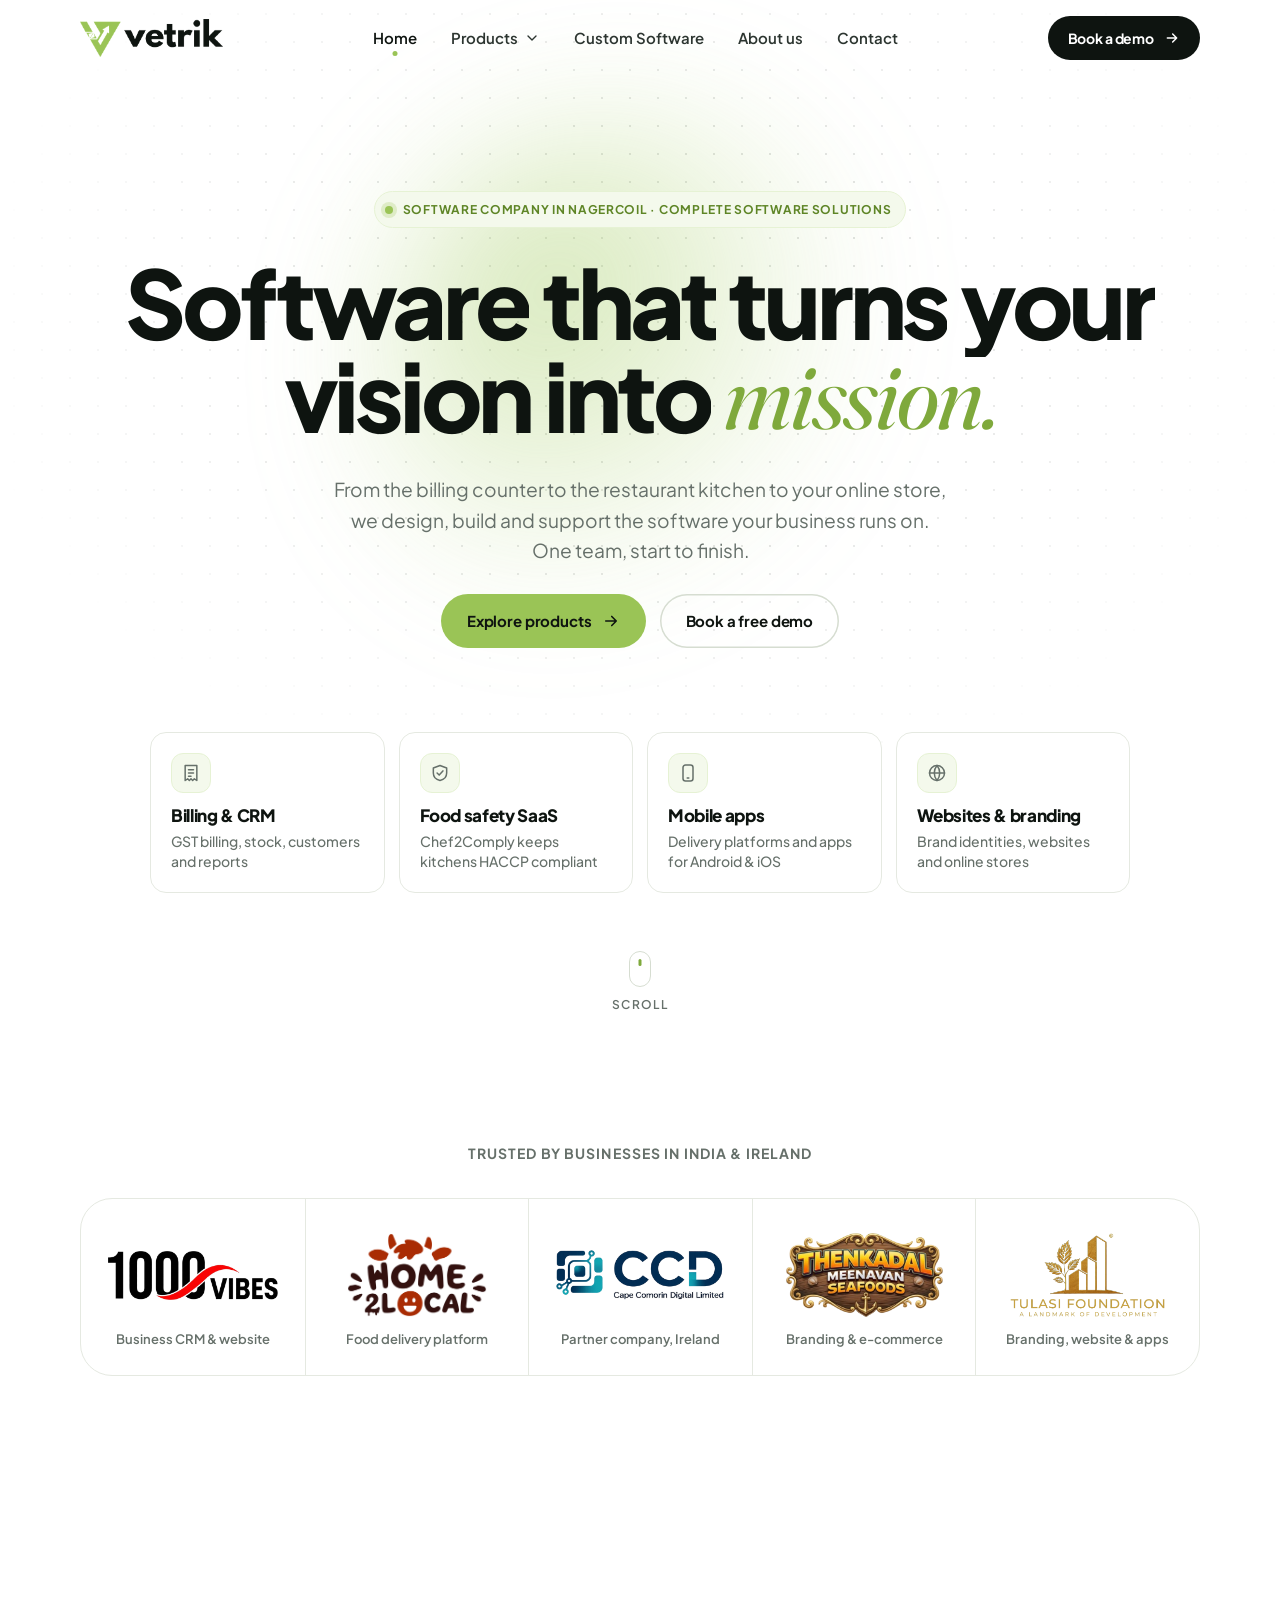
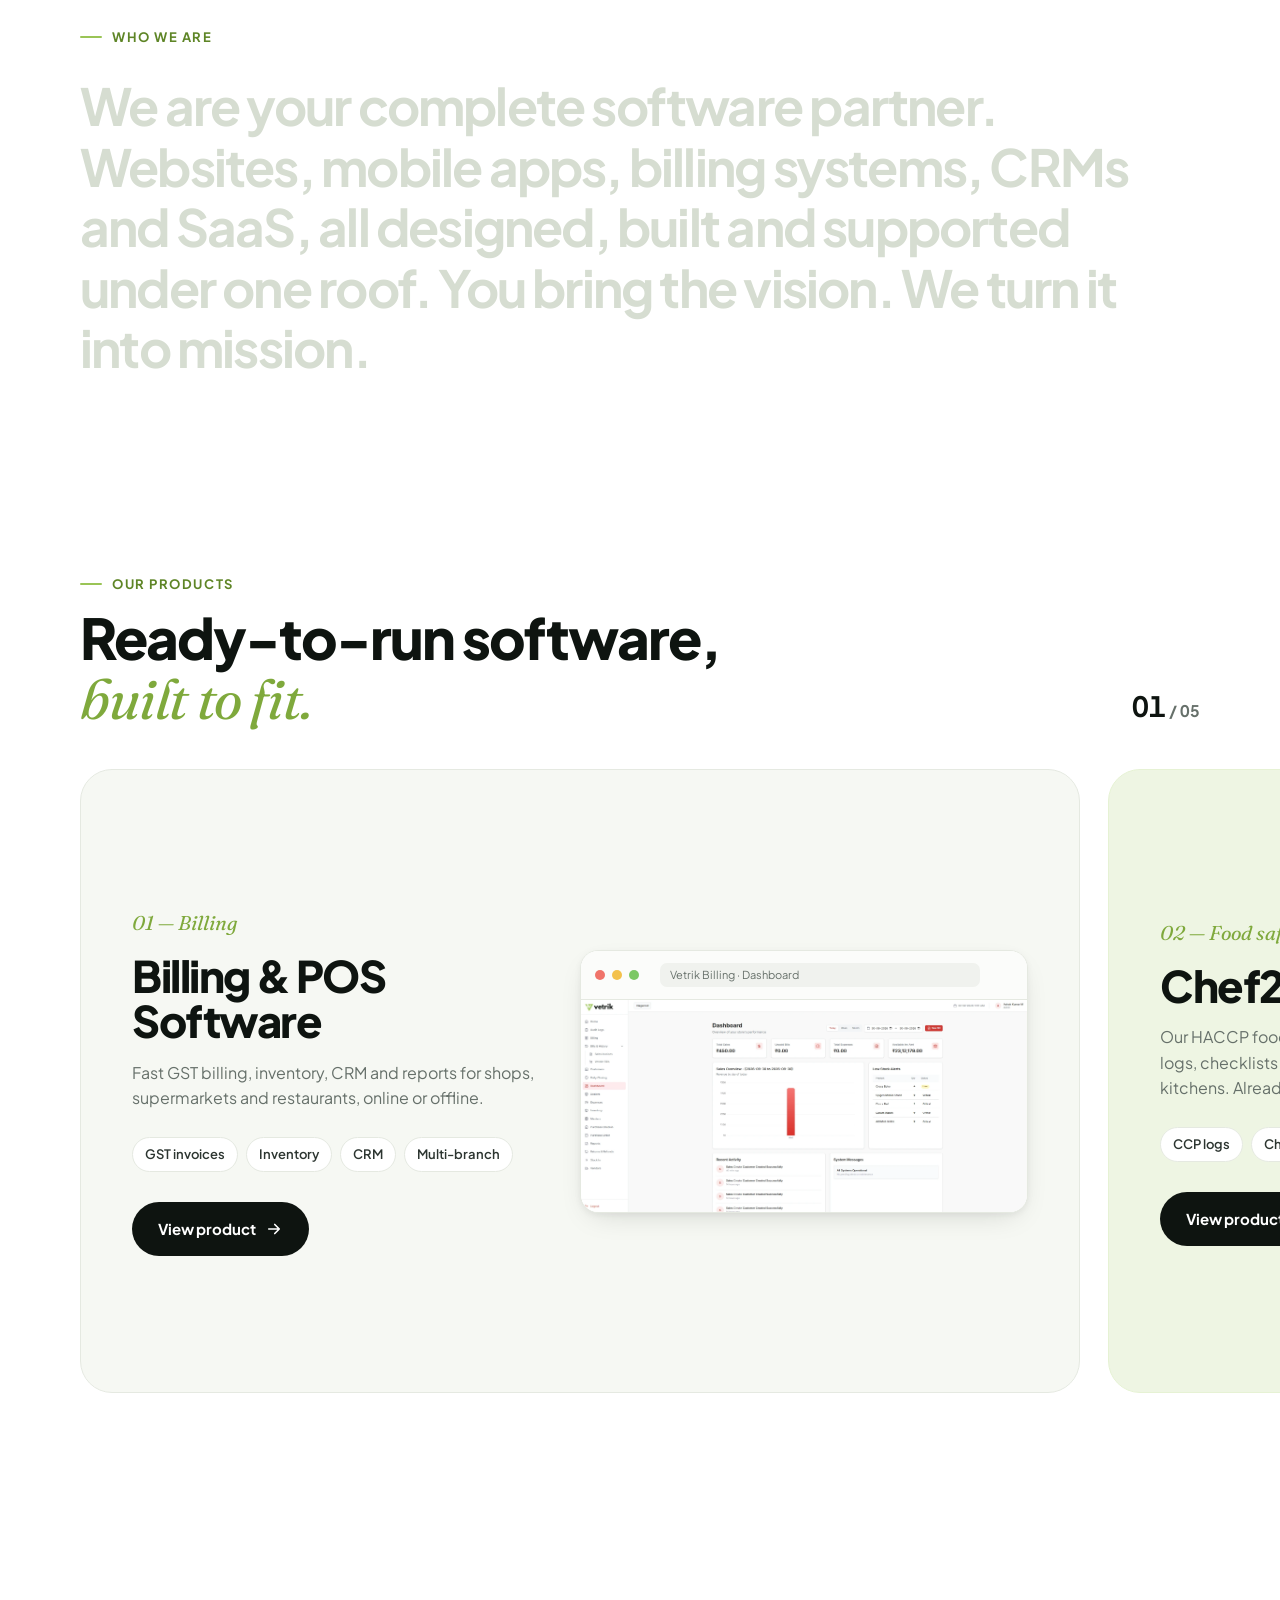
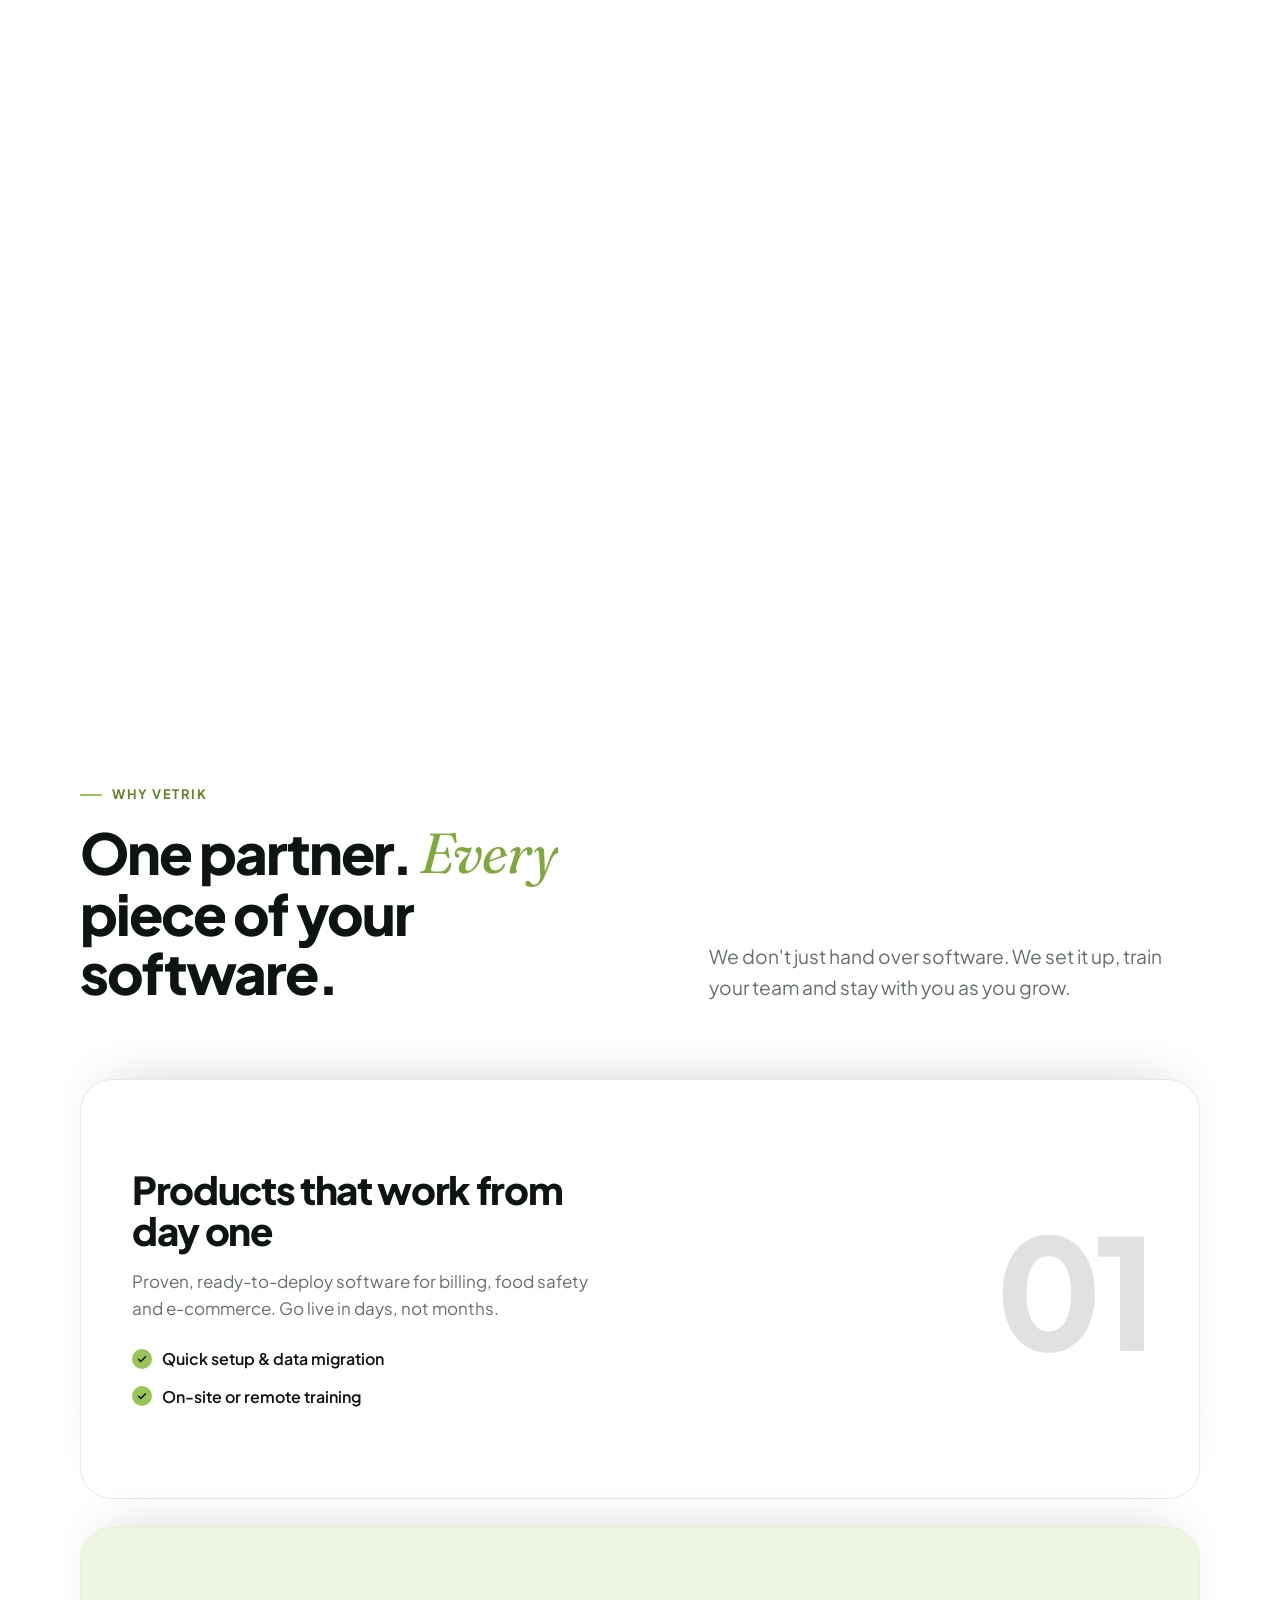
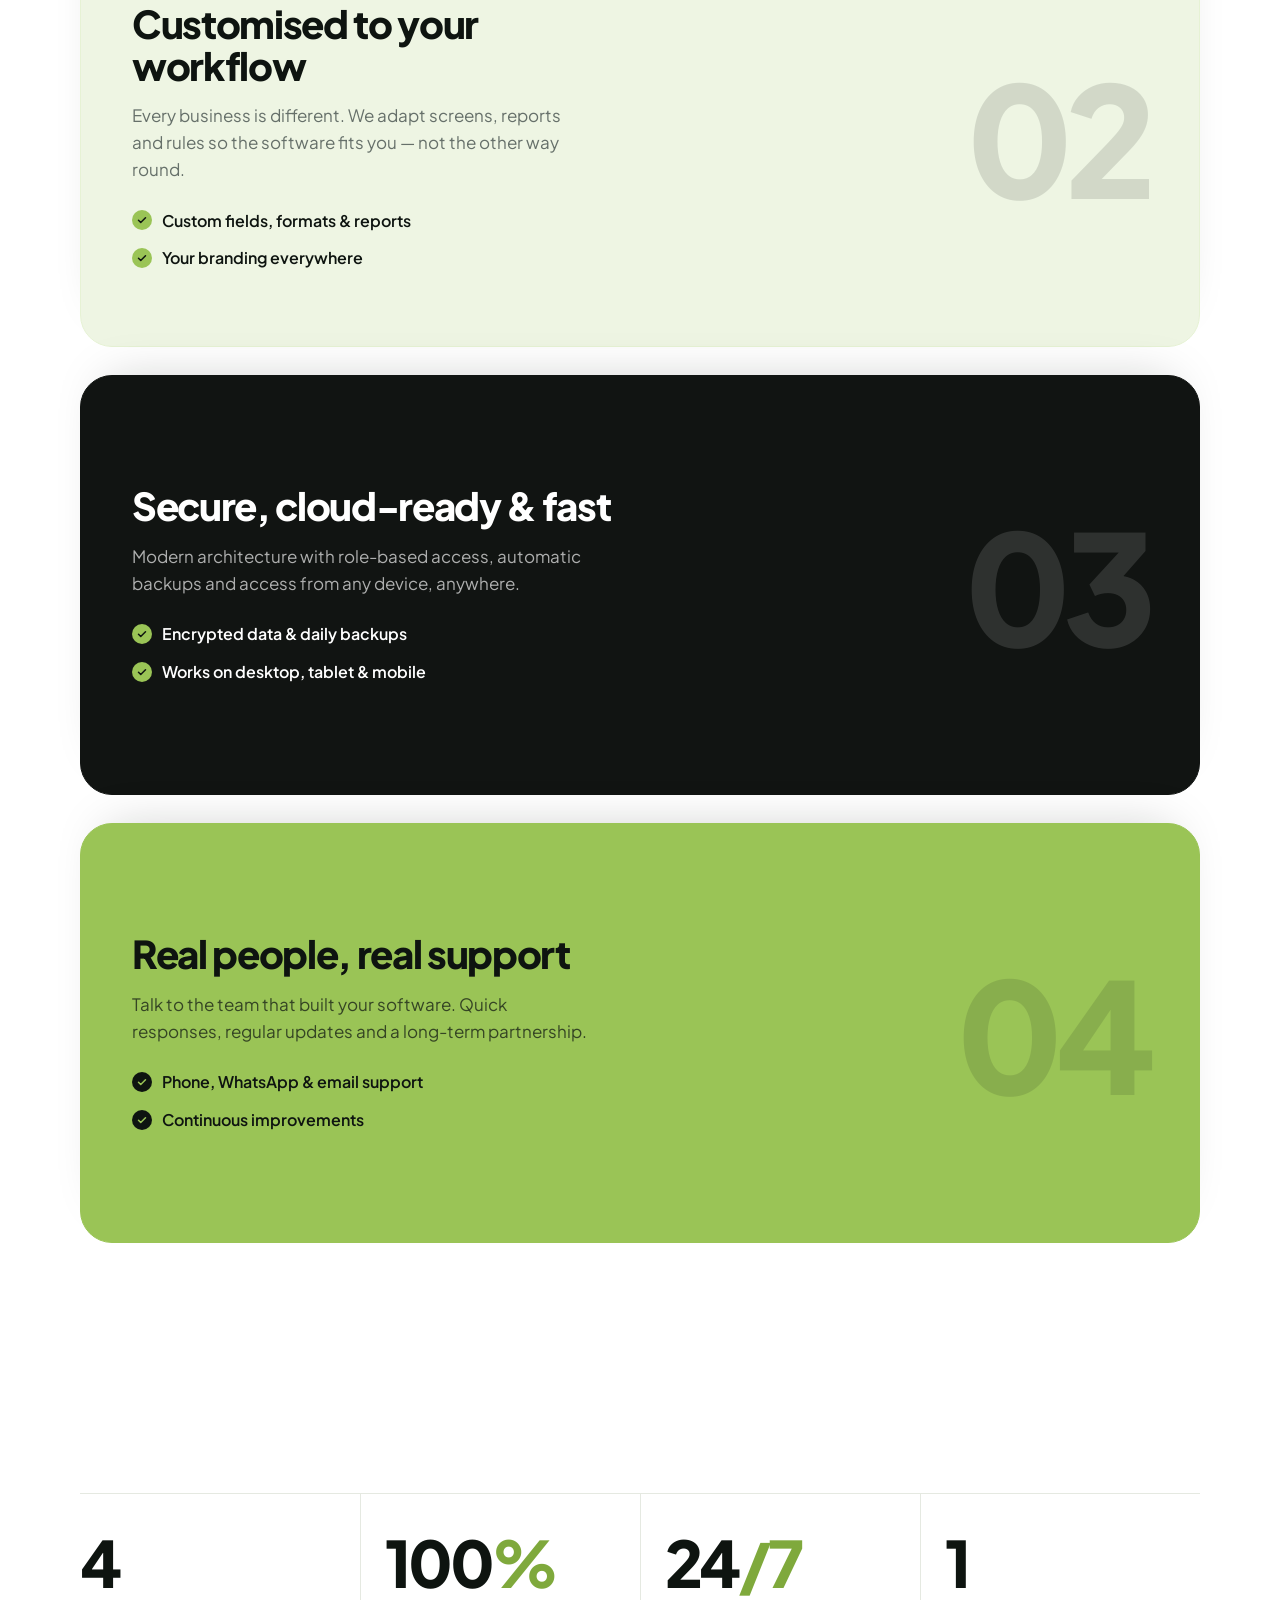
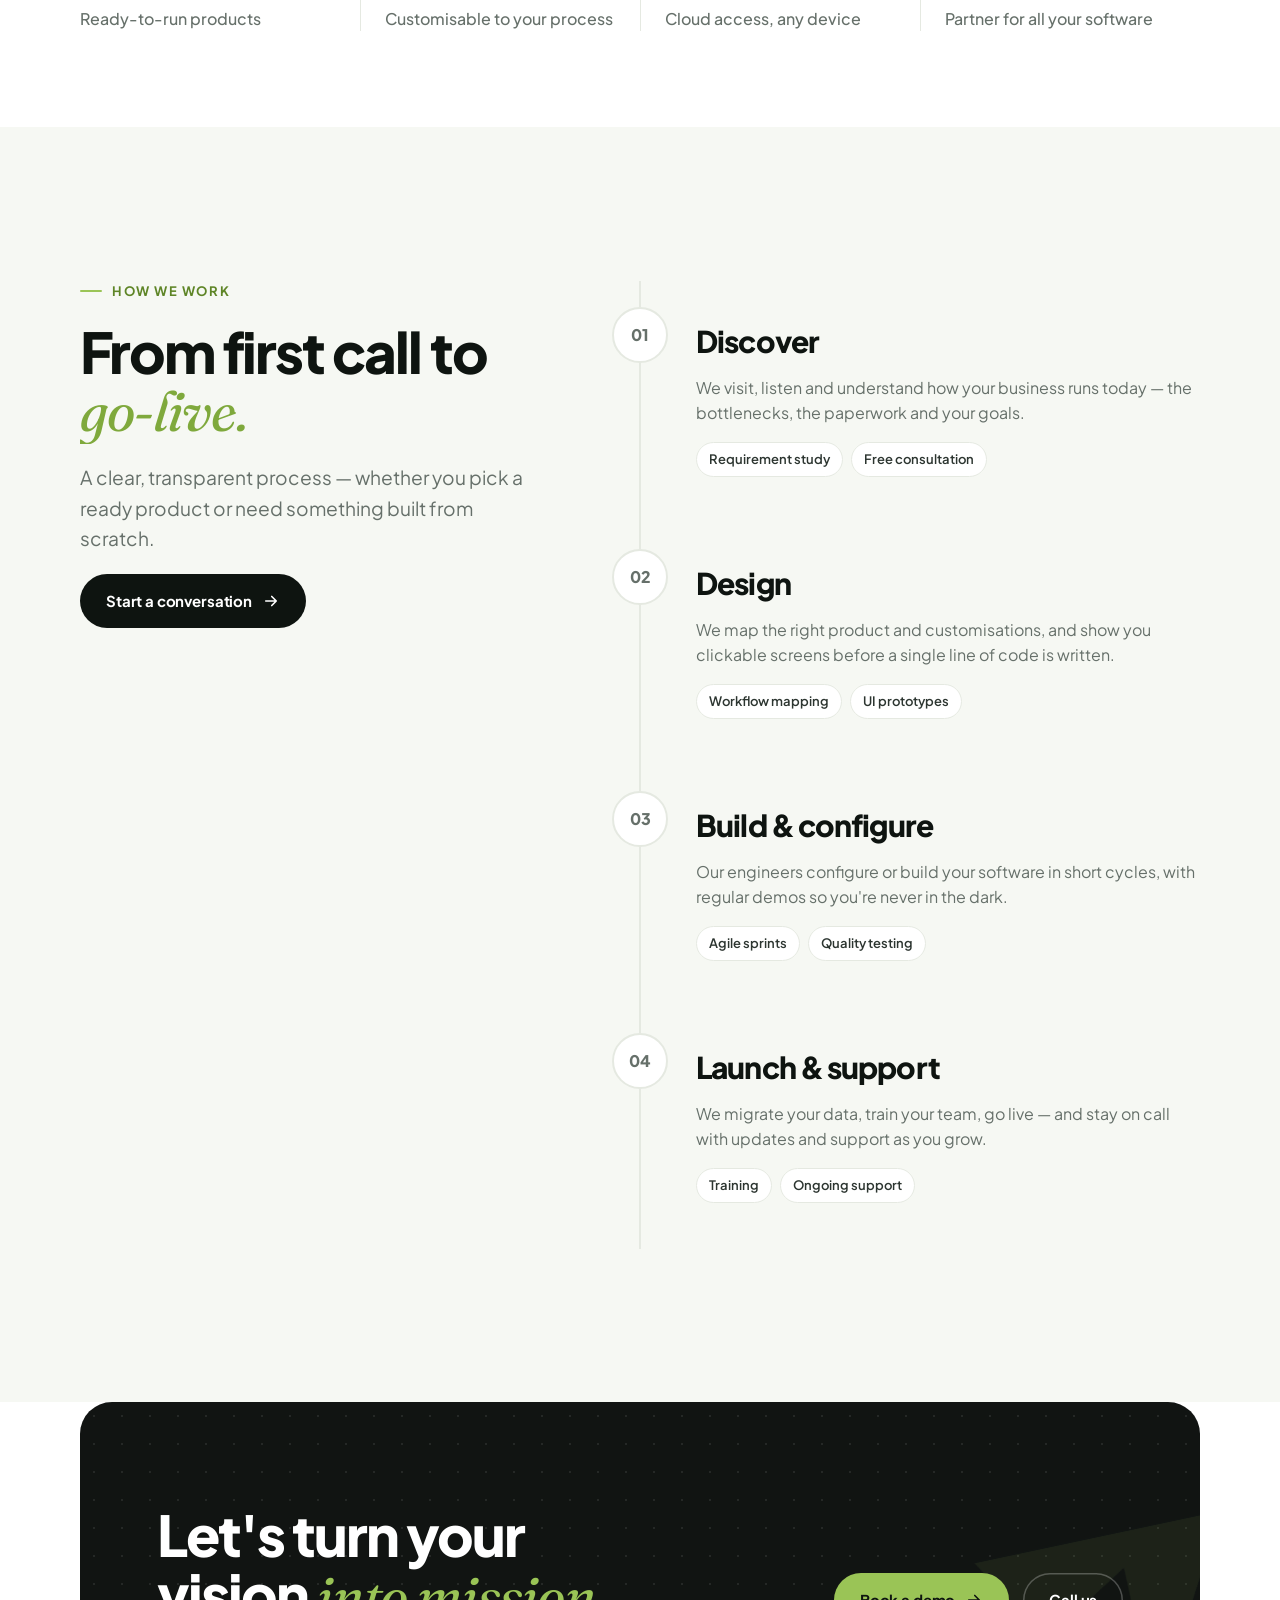
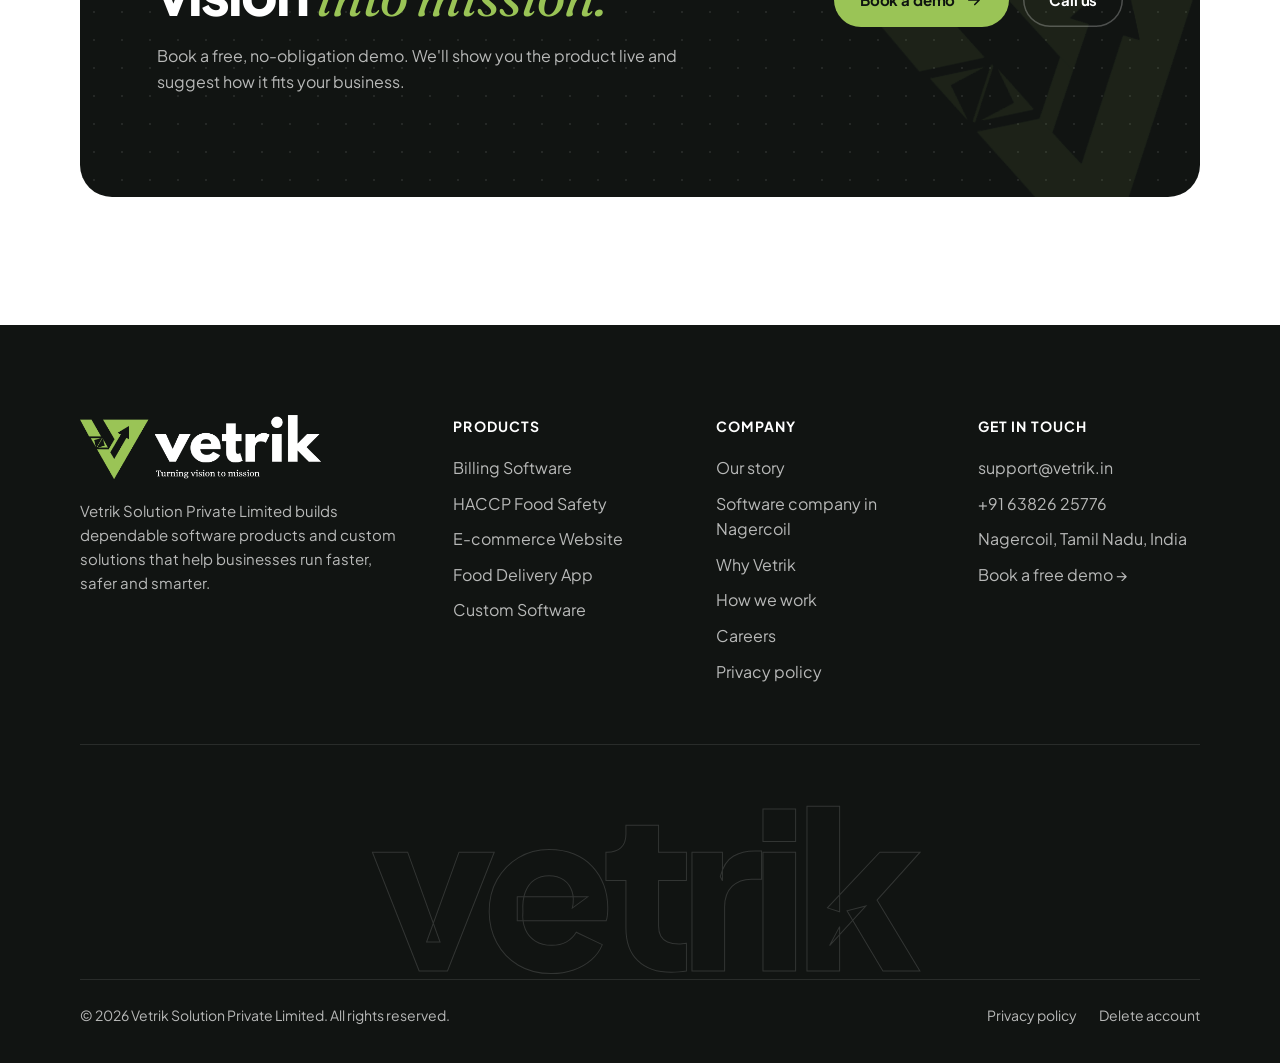
==== commit e87899c3: "Local SEO for Nagercoil: landing page, metadata, structured data, sitemap - New software-company-nag" ====
--- a/index.html
+++ b/index.html
@@ -1,14 +1,110 @@
 <!doctype html>
-<html lang="en">
+<html lang="en-IN">
 <head>
 <meta charset="utf-8">
 <meta name="viewport" content="width=device-width, initial-scale=1">
-<title>Vetrik — Billing, HACCP, E-commerce & Custom Software</title>
-<meta name="description" content="Vetrik Solution Private Limited builds billing software, HACCP food safety software, e-commerce websites and custom software for growing businesses.">
+<!-- seo -->
+<title>Vetrik | Software Company in Nagercoil – Billing Software &amp; Apps</title>
+<meta name="description" content="Vetrik Solution Private Limited is a software company in Nagercoil, Tamil Nadu. GST billing software from ₹299/month, HACCP food safety SaaS, mobile apps, websites and custom software.">
+<link rel="canonical" href="https://www.vetrik.in/">
+<meta name="robots" content="index, follow, max-image-preview:large">
+<meta name="geo.region" content="IN-TN">
+<meta name="geo.placename" content="Nagercoil">
+<meta property="og:type" content="website">
+<meta property="og:site_name" content="Vetrik">
+<meta property="og:locale" content="en_IN">
+<meta property="og:url" content="https://www.vetrik.in/">
+<meta property="og:title" content="Vetrik | Software Company in Nagercoil – Billing Software &amp; Apps">
+<meta property="og:description" content="Vetrik Solution Private Limited is a software company in Nagercoil, Tamil Nadu. GST billing software from ₹299/month, HACCP food safety SaaS, mobile apps, websites and custom software.">
+<meta property="og:image" content="https://www.vetrik.in/assets/img/og-image.png">
+<meta property="og:image:width" content="1200">
+<meta property="og:image:height" content="630">
+<meta name="twitter:card" content="summary_large_image">
+<meta name="twitter:title" content="Vetrik | Software Company in Nagercoil – Billing Software &amp; Apps">
+<meta name="twitter:description" content="Vetrik Solution Private Limited is a software company in Nagercoil, Tamil Nadu. GST billing software from ₹299/month, HACCP food safety SaaS, mobile apps, websites and custom software.">
+<meta name="twitter:image" content="https://www.vetrik.in/assets/img/og-image.png">
+<script type="application/ld+json">
+{
+ "@context": "https://schema.org",
+ "@graph": [
+  {
+   "@type": [
+    "ProfessionalService",
+    "Organization"
+   ],
+   "@id": "https://www.vetrik.in/#organization",
+   "name": "Vetrik Solution Private Limited",
+   "alternateName": "Vetrik",
+   "url": "https://www.vetrik.in/",
+   "logo": "https://www.vetrik.in/assets/img/logo-dark-text.png",
+   "image": "https://www.vetrik.in/assets/img/og-image.png",
+   "description": "Software company in Nagercoil building billing software, HACCP food safety software, mobile apps, websites and custom software.",
+   "telephone": "+91-63826-25776",
+   "email": "support@vetrik.in",
+   "slogan": "Turning vision to mission",
+   "address": {
+    "@type": "PostalAddress",
+    "addressLocality": "Nagercoil",
+    "addressRegion": "Tamil Nadu",
+    "addressCountry": "IN"
+   },
+   "priceRange": "₹₹",
+   "foundingDate": "2024",
+   "areaServed": [
+    {
+     "@type": "City",
+     "name": "Nagercoil"
+    },
+    {
+     "@type": "City",
+     "name": "Kanyakumari"
+    },
+    {
+     "@type": "City",
+     "name": "Marthandam"
+    },
+    {
+     "@type": "City",
+     "name": "Tirunelveli"
+    },
+    {
+     "@type": "City",
+     "name": "Thoothukudi"
+    },
+    {
+     "@type": "Country",
+     "name": "India"
+    },
+    {
+     "@type": "Country",
+     "name": "Ireland"
+    }
+   ],
+   "knowsAbout": [
+    "Billing software",
+    "GST billing",
+    "Point of sale software",
+    "HACCP software",
+    "Mobile app development",
+    "E-commerce website development",
+    "Custom software development"
+   ]
+  },
+  {
+   "@type": "WebSite",
+   "@id": "https://www.vetrik.in/#website",
+   "url": "https://www.vetrik.in/",
+   "name": "Vetrik",
+   "publisher": {
+    "@id": "https://www.vetrik.in/#organization"
+   },
+   "inLanguage": "en-IN"
+  }
+ ]
+}
+</script>
+<!-- /seo -->
 <meta name="theme-color" content="#ffffff">
-<meta property="og:title" content="Vetrik — Billing, HACCP, E-commerce & Custom Software">
-<meta property="og:description" content="Vetrik Solution Private Limited builds billing software, HACCP food safety software, e-commerce websites and custom software for growing businesses.">
-<meta property="og:image" content="assets/img/logo-dark-text.png">
 <link rel="icon" type="image/png" href="assets/img/favicon.png">
 <link rel="preconnect" href="https://fonts.googleapis.com">
 <link rel="preconnect" href="https://fonts.gstatic.com" crossorigin>
@@ -50,7 +146,7 @@
   <div class="dots"></div>
   <div class="orb" data-orb style="width:520px;height:520px;left:calc(50% - 260px);top:120px"></div>
   <div class="container hero__content">
-    <span class="eyebrow eyebrow--pill" data-reveal="down">Complete software solutions</span>
+    <span class="eyebrow eyebrow--pill" data-reveal="down">Software company in Nagercoil · Complete software solutions</span>
     <h1 class="h-display hero__title" data-split>Software that turns your vision into <span class="serif">mission.</span></h1>
     <p class="lead" data-reveal="up" style="--delay:450ms">From the billing counter to the restaurant kitchen to your online store, we design, build and support the software your business runs on. One team, start to finish.</p>
     <div class="btn-row" data-reveal="up" style="--delay:600ms">
@@ -295,6 +391,7 @@
       <div><h4>Products</h4><ul><li><a href="billing-software.html">Billing Software</a></li><li><a href="haccp-software.html">HACCP Food Safety</a></li><li><a href="ecommerce-website.html">E-commerce Website</a></li><li><a href="food-delivery-app.html">Food Delivery App</a></li><li><a href="custom-software.html">Custom Software</a></li></ul></div>
       <div><h4>Company</h4><ul>
         <li><a href="about.html">Our story</a></li>
+        <li><a href="software-company-nagercoil.html">Software company in Nagercoil</a></li>
         <li><a href="index.html#why">Why Vetrik</a></li>
         <li><a href="index.html#process">How we work</a></li>
         <li><a href="contact.html">Careers</a></li>
@@ -303,7 +400,7 @@
       <div><h4>Get in touch</h4><ul>
         <li><a href="mailto:support@vetrik.in">support@vetrik.in</a></li>
         <li><a href="tel:+916382625776">+91 63826 25776</a></li>
-        <li>Tamil Nadu, India</li>
+        <li>Nagercoil, Tamil Nadu, India</li>
         <li><a href="contact.html">Book a free demo →</a></li>
       </ul></div>
     </div>
--- a/assets/css/style.css
+++ b/assets/css/style.css
@@ -1315,3 +1315,20 @@
   .cta .btn-row .btn { flex: 1 1 auto; justify-content: center; }
   .footer__bottom { flex-direction: column; gap: 12px; }
 }
+
+/* ---------- Nagercoil page ---------- */
+.card.card { display: block; }
+a.card { color: inherit; }
+.hl-grid--2 { grid-template-columns: 1fr 1fr; }
+.hl-grid--2 .hl:not(:nth-child(3n + 1)) { padding-left: 0; border-left: 0; }
+.hl-grid--2 .hl:nth-child(even) { padding-left: 24px; border-left: 1px solid var(--line); }
+@media (max-width: 560px) { .hl-grid--2 .hl:nth-child(even) { padding-left: 0; border-left: 0; } }
+.price-mini { background: var(--dark); color: #fff; border-radius: var(--radius-xl); padding: clamp(24px, 3vw, 34px); box-shadow: var(--shadow-lg); display: grid; gap: 10px; }
+.price-mini__row { display: flex; justify-content: space-between; align-items: center; gap: 12px; padding: 16px 18px; border-radius: 16px; background: rgba(255, 255, 255, .06); border: 1px solid rgba(255, 255, 255, .1); }
+.price-mini__row span { font-weight: 700; font-size: 17px; }
+.price-mini__row em { font-style: normal; font-size: 11px; font-weight: 800; padding: 3px 8px; margin-left: 6px; border-radius: 999px; background: #f2b33d; color: var(--ink); vertical-align: middle; }
+.price-mini__row b { font-size: 28px; letter-spacing: -.03em; }
+.price-mini__row small { font-size: 13px; font-weight: 600; color: rgba(255, 255, 255, .6); margin-left: 4px; }
+.price-mini__row.is-featured { border-color: var(--brand); background: rgba(154, 196, 86, .12); }
+.price-mini p { color: rgba(255, 255, 255, .65); font-size: 14px; margin-top: 6px; }
+.price-mini__trial { justify-self: start; padding: 8px 14px; border-radius: 999px; background: var(--brand); color: var(--ink); font-weight: 800; font-size: 14px; }
